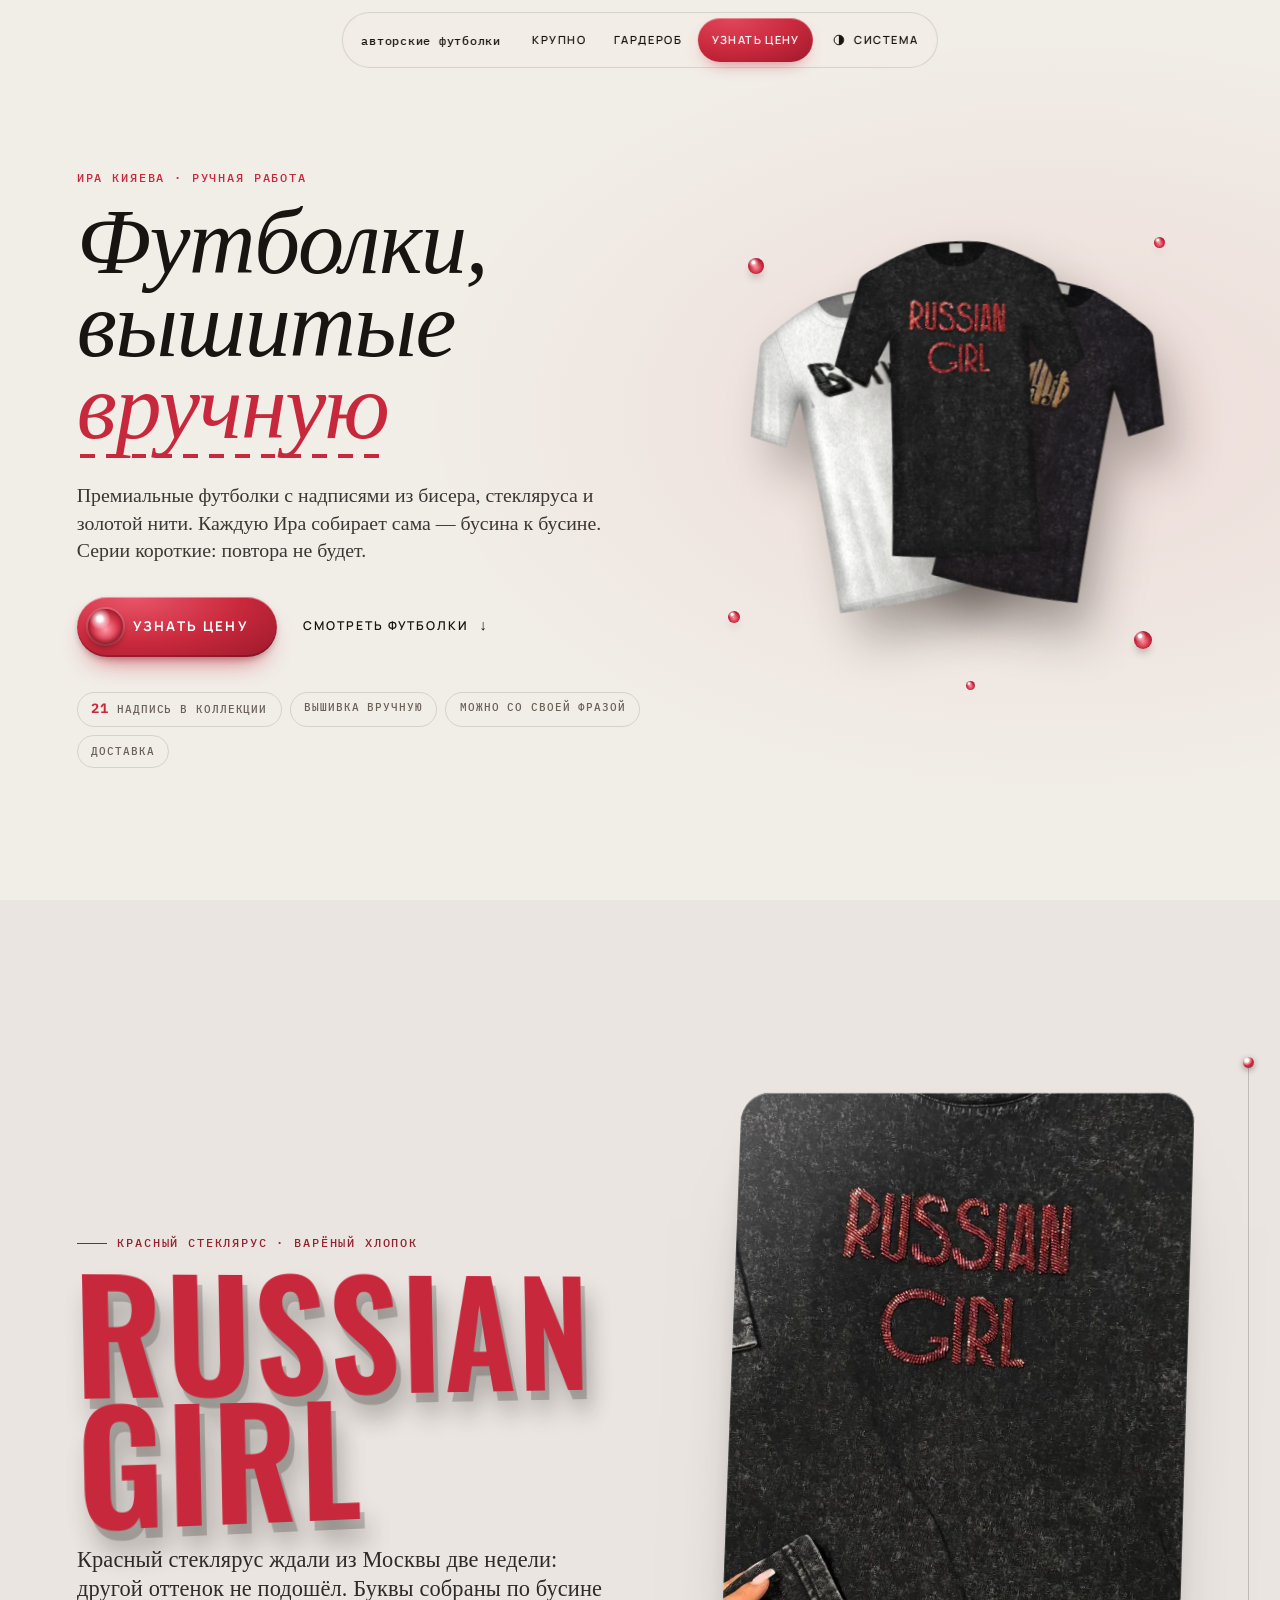
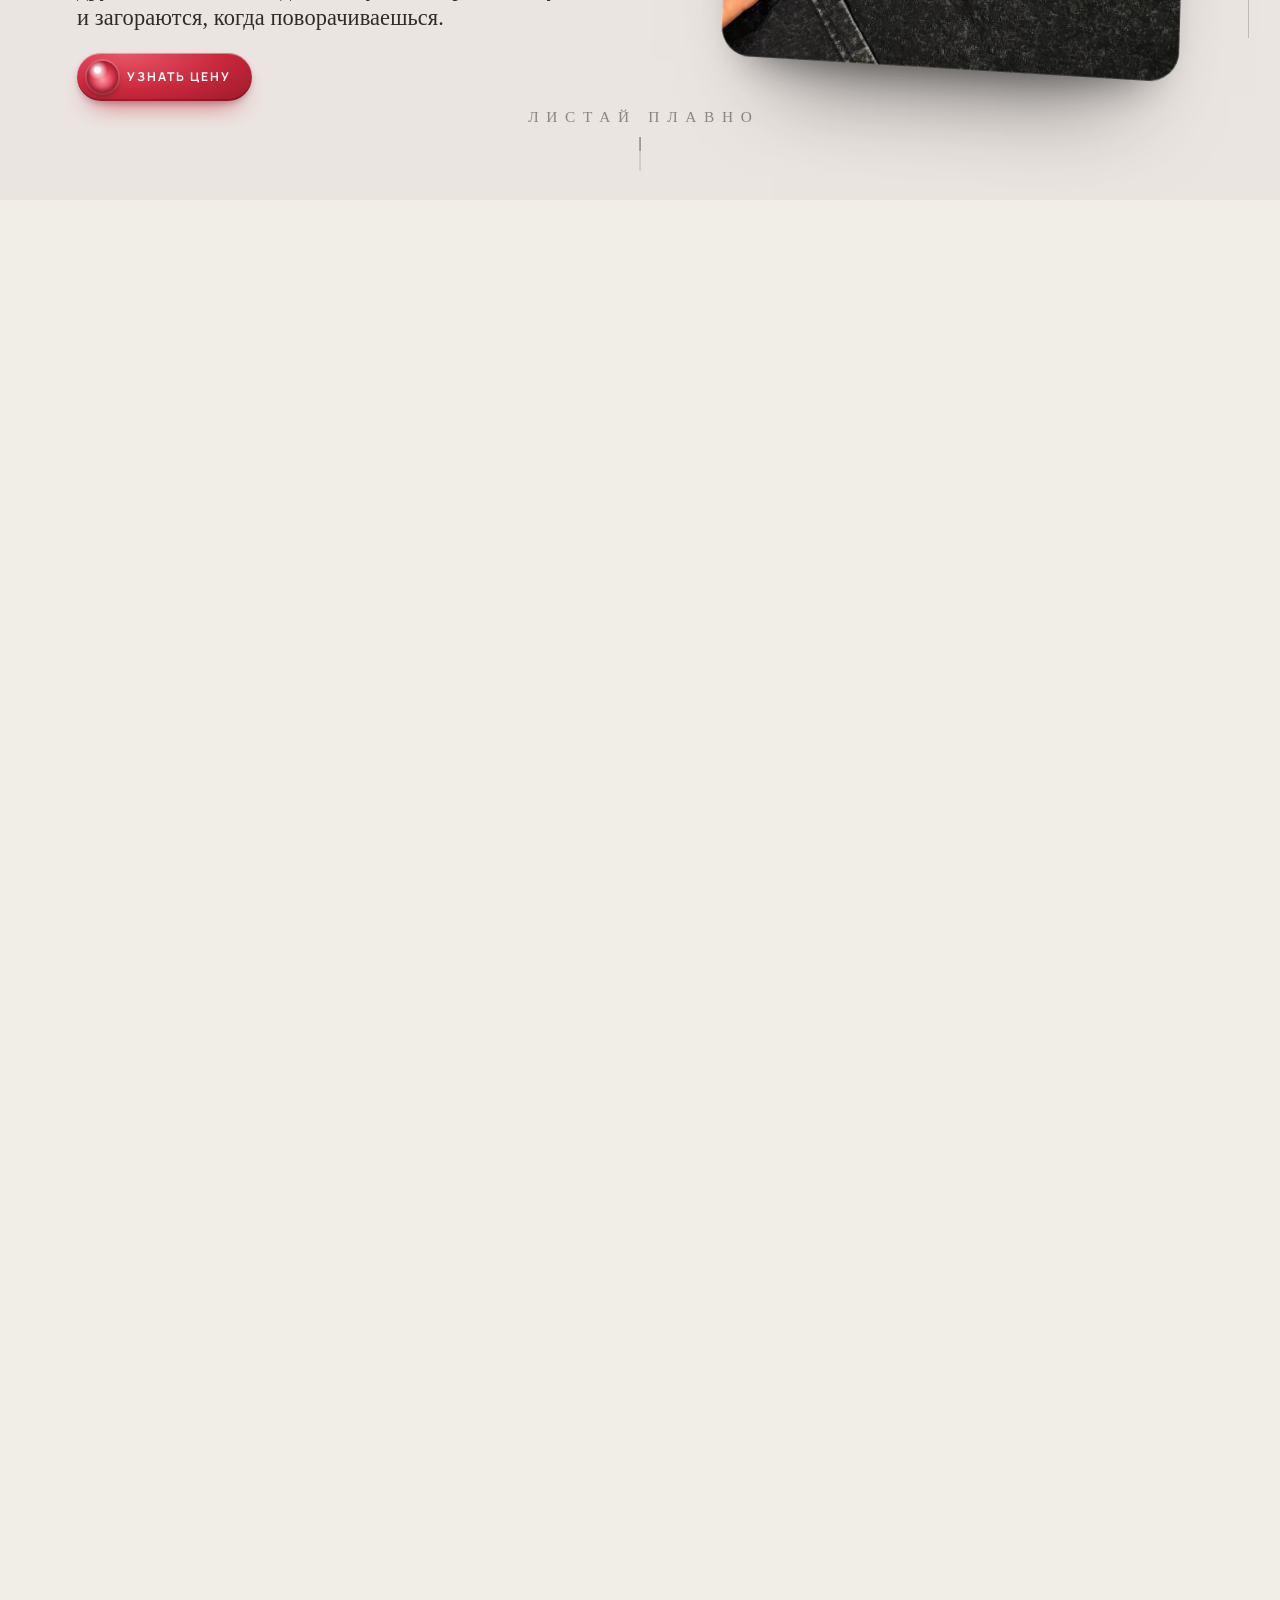
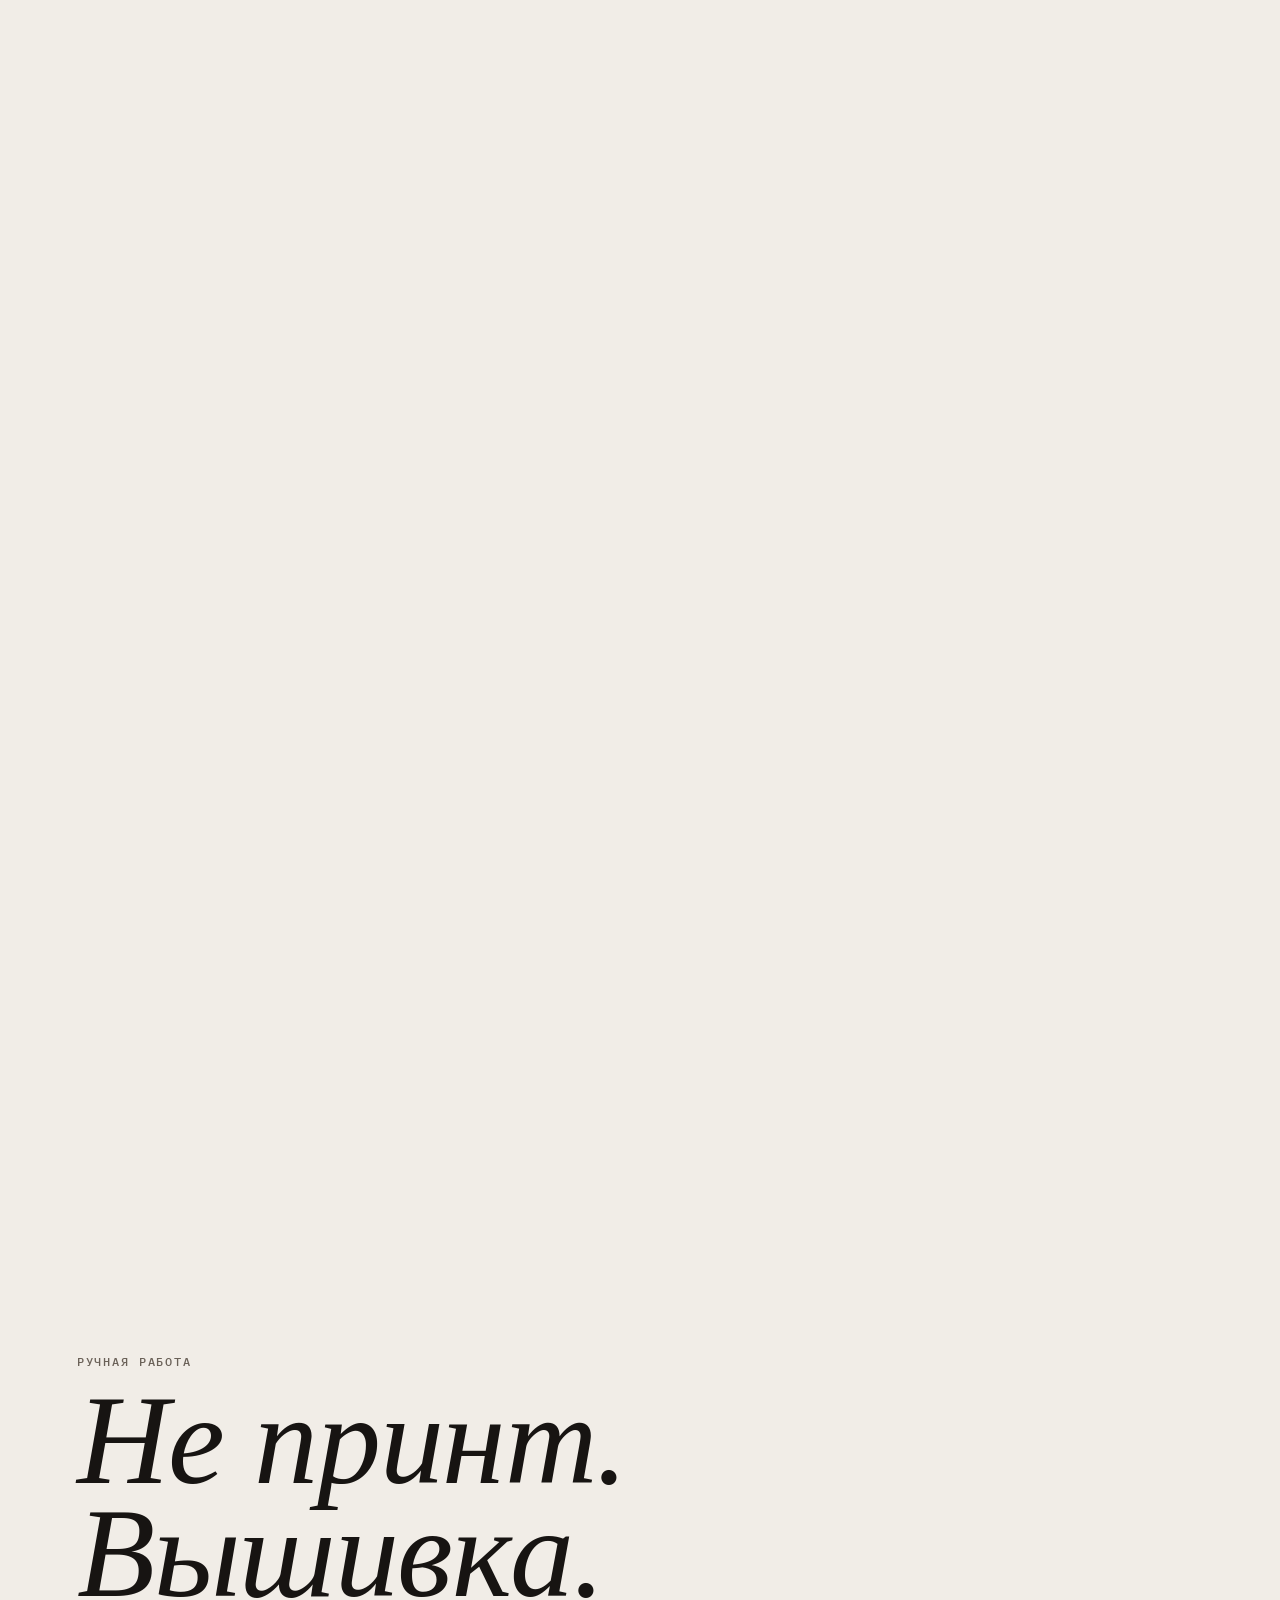
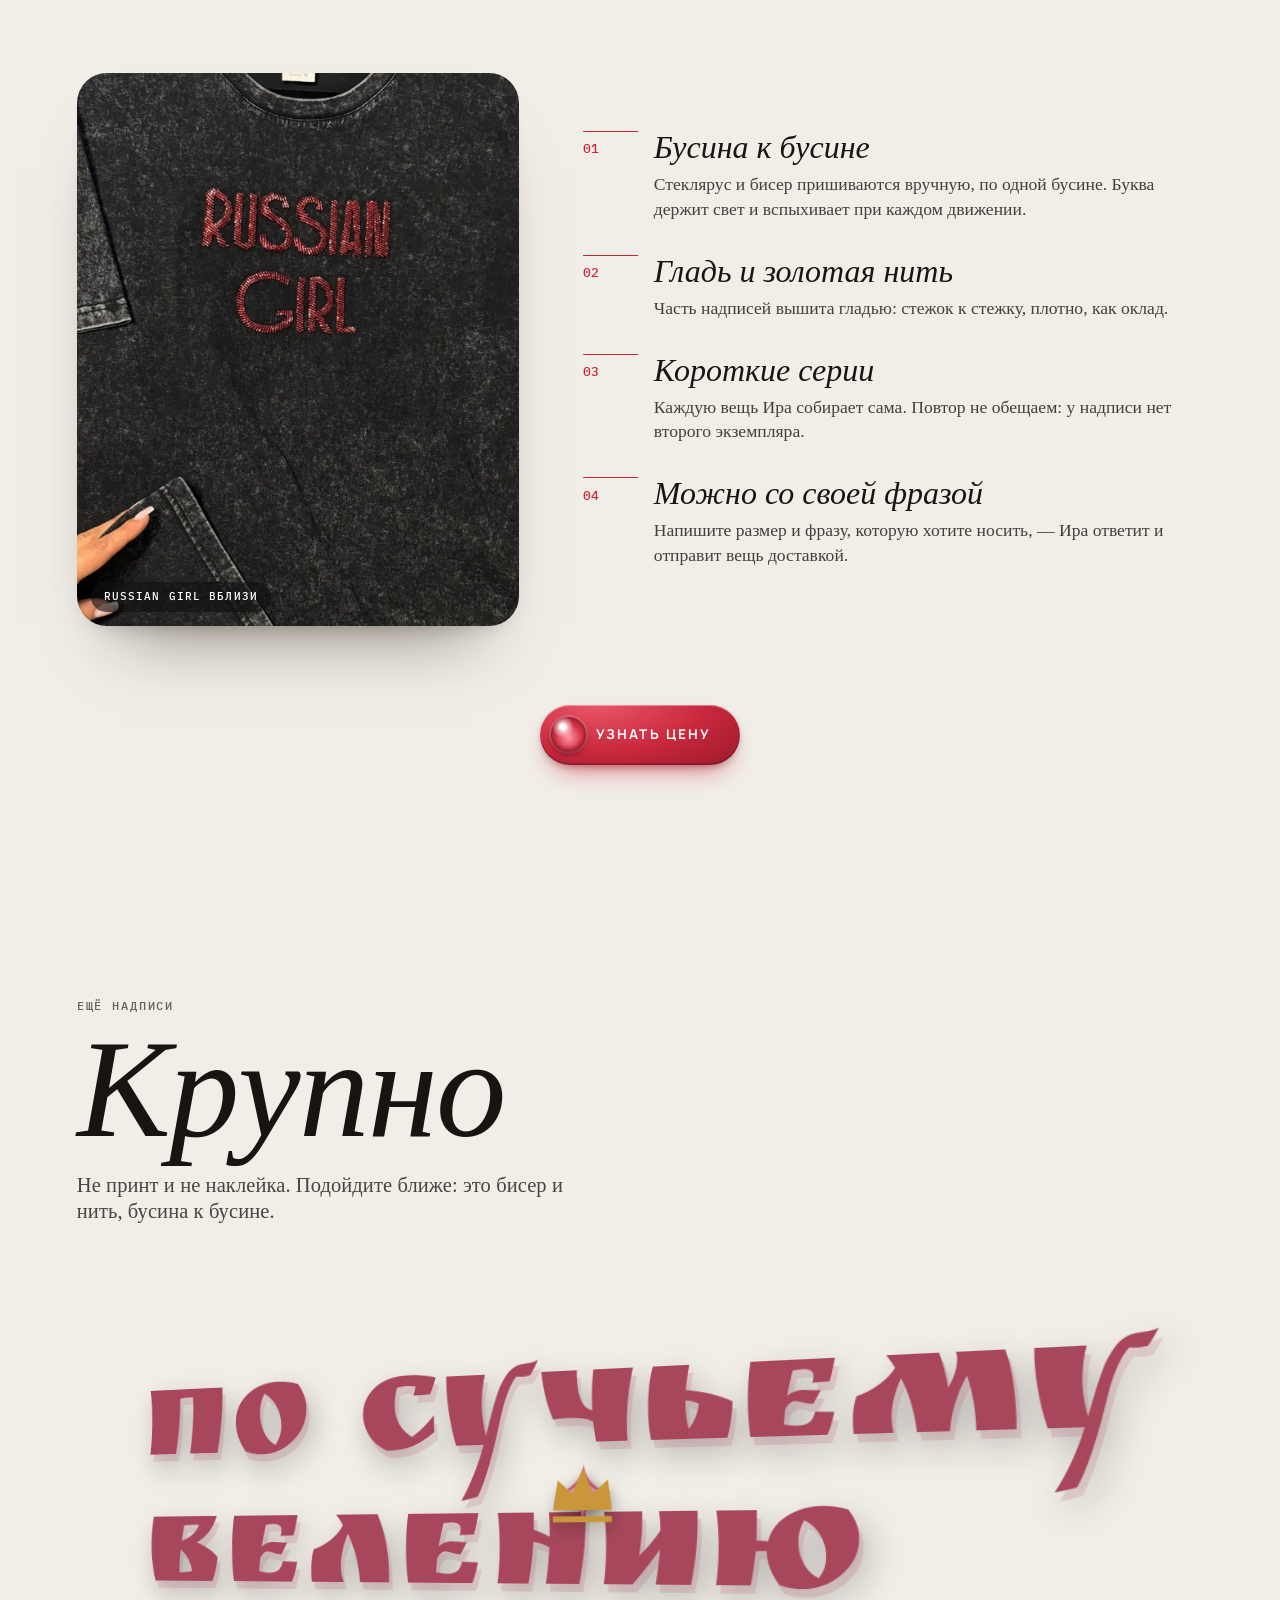
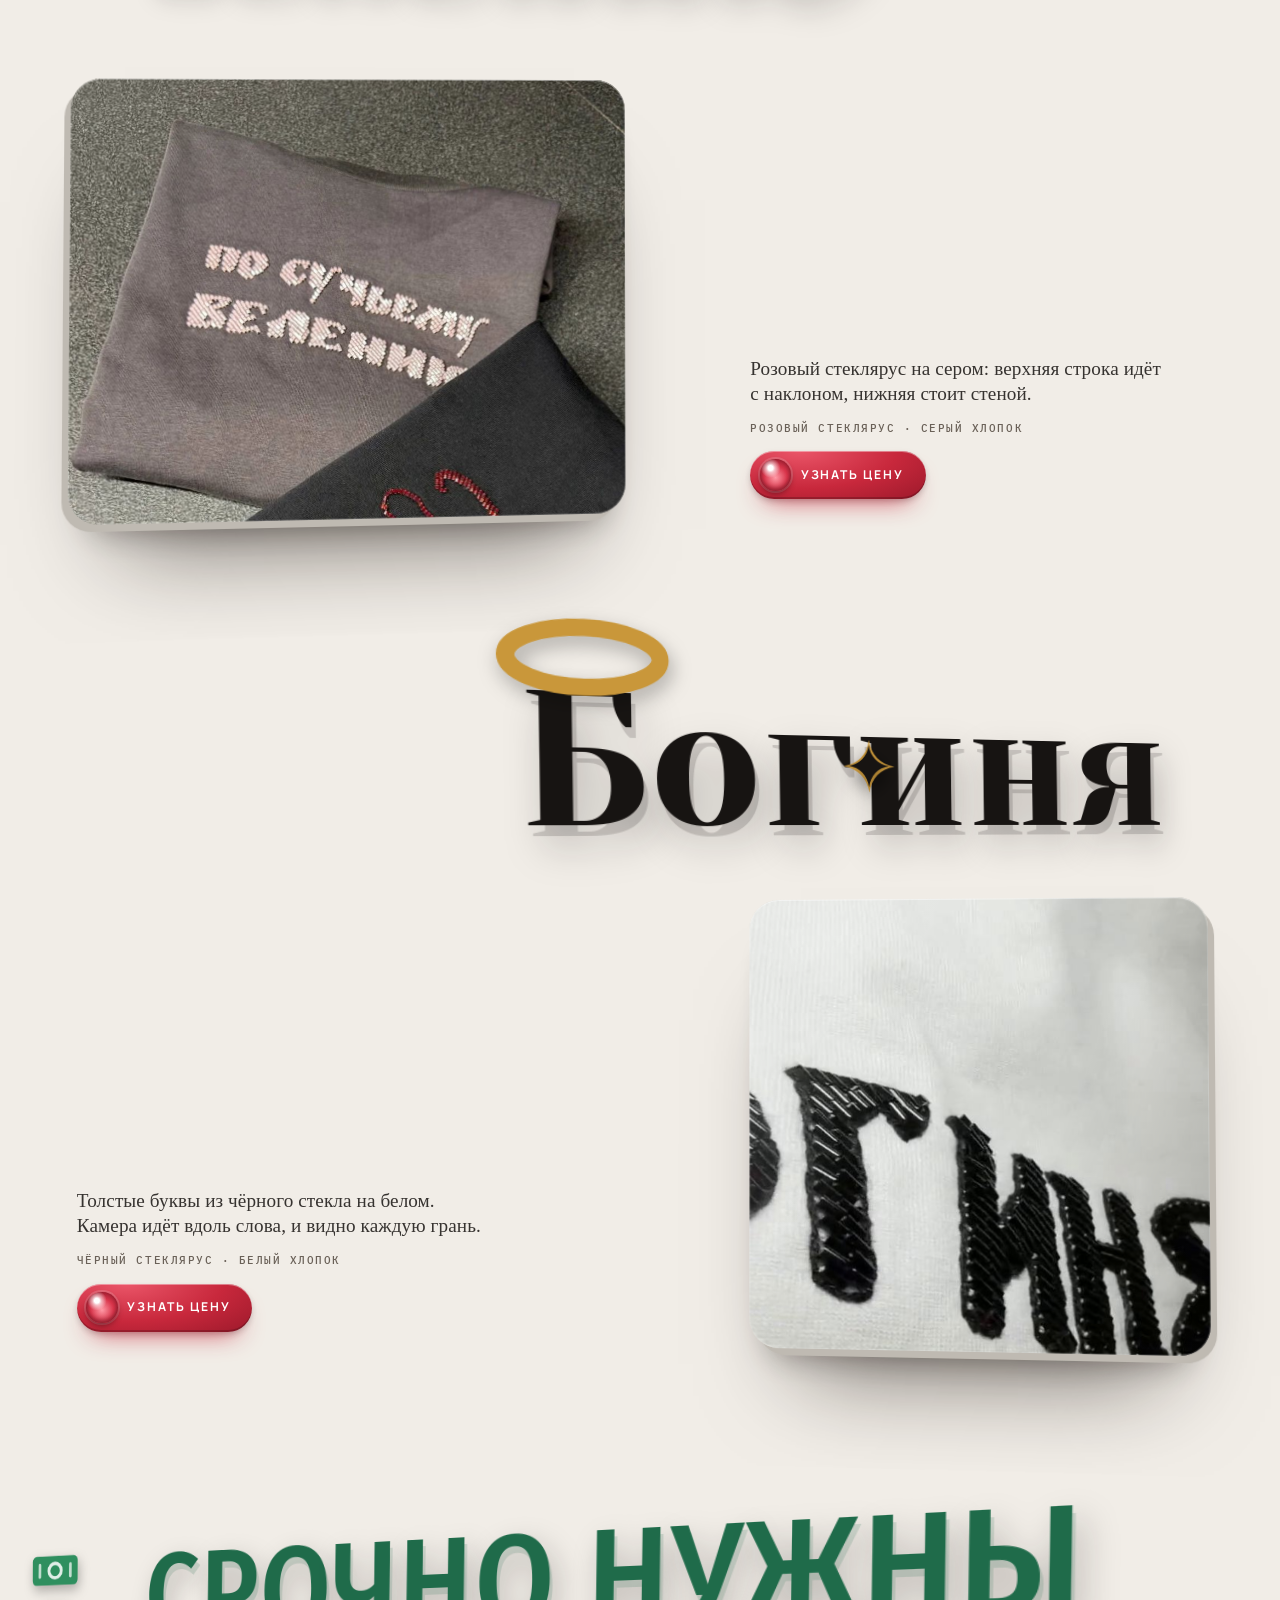
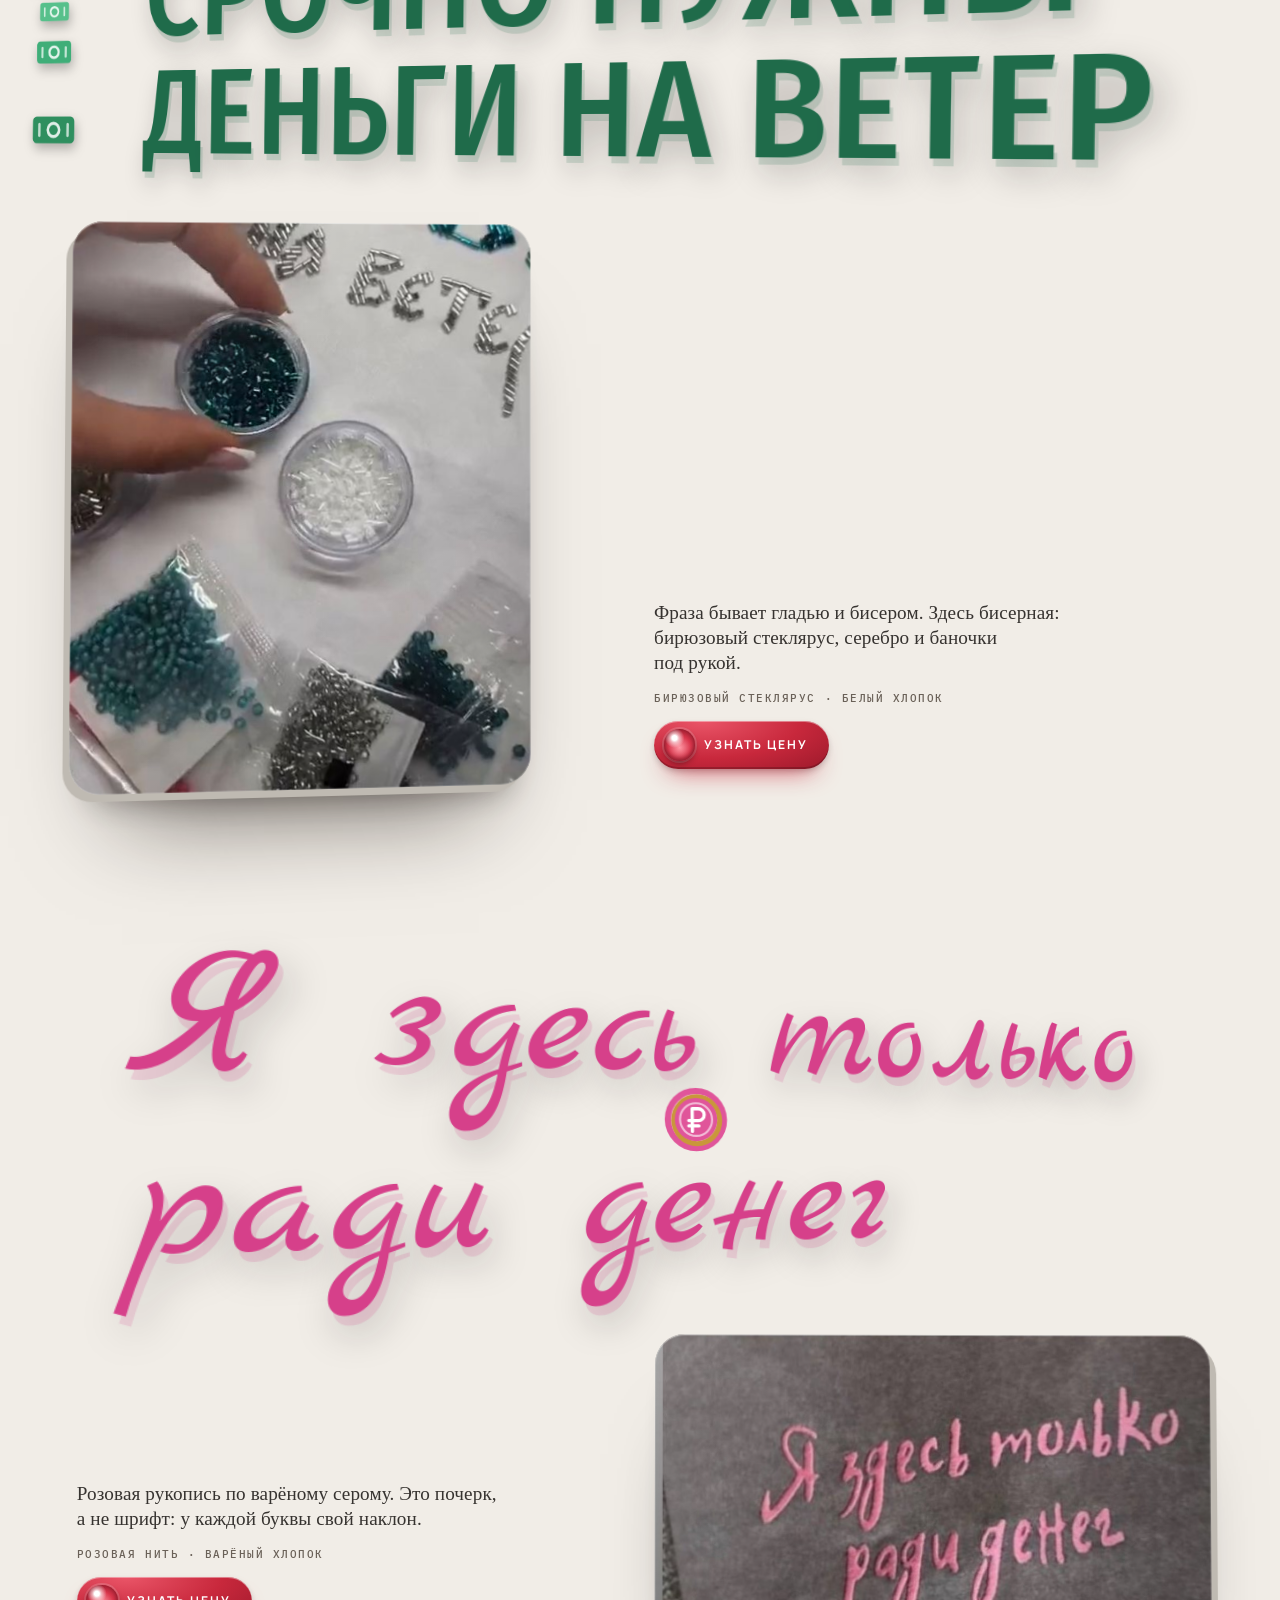
==== index.html @ 7cda29fc "Первый экран, «Узнать цену», «Русь» с футболки, петли в главах с моделью - Первый экран сразу говори" ====
<!doctype html>
<html lang="ru" data-theme="system">
<head>
<meta charset="utf-8">
<meta name="viewport" content="width=device-width, initial-scale=1, viewport-fit=cover">
<!-- Политика безопасности: всё только со своего адреса. Хеш — от скрипта темы ниже; проверяется перед выкладкой (.github/check.mjs) -->
<meta http-equiv="Content-Security-Policy" content="default-src 'none'; script-src 'self' 'sha256-LKWr2Q12IMmuD75WUvdXdLp9AEAAi0EOhf80T+XAp9E='; style-src 'self' 'unsafe-inline'; img-src 'self' data:; media-src 'self'; font-src 'self'; connect-src 'self'; manifest-src 'self'; base-uri 'none'; form-action 'none'; object-src 'none';">
<meta name="referrer" content="strict-origin-when-cross-origin">
<title>Авторские футболки — вышивка и бисер вручную</title>
<meta name="description" content="Футболки, вышитые вручную: стеклярус, бисер, гладь. RUSSIAN GIRL, МОРЕ, Верховная ведьма, MONEYпуляторша и другие надписи. Короткие серии, ручная работа.">
<meta name="theme-color" content="#ece7e2">
<link rel="canonical" href="https://jocehabuwa643-svg.github.io/avtorskie-futbolki/">
<meta property="og:type" content="website">
<meta property="og:locale" content="ru_RU">
<meta property="og:site_name" content="Авторские футболки">
<meta property="og:url" content="https://jocehabuwa643-svg.github.io/avtorskie-futbolki/">
<meta property="og:title" content="Авторские футболки — вышивка и бисер">
<meta property="og:description" content="Надпись собрана по бусине. Серия кончается вместе с ниткой.">
<meta property="og:image" content="https://jocehabuwa643-svg.github.io/avtorskie-futbolki/film/og.jpg">
<meta property="og:image:width" content="1200">
<meta property="og:image:height" content="630">
<meta property="og:image:alt" content="Футболка с надписью RUSSIAN GIRL красным стеклярусом">
<meta name="twitter:card" content="summary_large_image">
<link rel="icon" href="data:image/svg+xml,%3Csvg xmlns='http://www.w3.org/2000/svg' viewBox='0 0 32 32'%3E%3Ccircle cx='16' cy='16' r='7' fill='%23c8283c'/%3E%3Ccircle cx='13.5' cy='13.5' r='2' fill='%23fff' opacity='.55'/%3E%3C/svg%3E">
<link rel="apple-touch-icon" href="film/i-180.png">
<link rel="manifest" href="manifest.webmanifest">
<link rel="preload" as="font" type="font/woff2" crossorigin href="fonts/cormorantgaramond-i-cyrillic-4f12a1.woff2">
<link rel="preload" as="font" type="font/woff2" crossorigin href="fonts/oswald-39b466.woff2">
<link rel="preload" as="font" type="font/woff2" crossorigin href="fonts/manrope-cyrillic-d8fc94.woff2">
<link rel="preload" as="font" type="font/woff2" crossorigin href="fonts/cormorantgaramond-cyrillic-a062b9.woff2">
<link rel="stylesheet" href="styles.css?v=20261020a">
<script type="application/ld+json">{"@context": "https://schema.org", "@type": "Organization", "name": "Авторские футболки Иры Кияевой", "url": "https://jocehabuwa643-svg.github.io/avtorskie-futbolki/", "description": "Футболки с вышивкой и бисером ручной работы, короткие серии", "image": "https://jocehabuwa643-svg.github.io/avtorskie-futbolki/film/og.jpg", "founder": {"@type": "Person", "name": "Ира Кияева"}, "sameAs": ["https://www.instagram.com/kiyaeva_irina/", "https://vk.ru/i.kiaeva"]}</script>
<script>
(function(){var d=document.documentElement;try{var t=localStorage.getItem("kiyaeva-theme");d.setAttribute("data-theme",t==="light"||t==="dark"?t:"system");}catch(e){}
d.classList.add("js");if(window.matchMedia&&matchMedia("(prefers-reduced-motion: reduce)").matches)d.classList.add("rm");
setTimeout(function(){if(!window.kiyaevaReady)d.classList.remove("js");},7000);})();
</script>
</head>
<body>
<a class="skip" href="#rack">К гардеробу</a>

<header class="top" id="top">
  <a class="mark" href="#intro" aria-label="В начало">авторские футболки</a>
  <nav aria-label="Разделы">
    <a href="#close">Крупно</a>
    <a href="#rack">Гардероб</a>
    <button type="button" class="nav-price" data-price aria-label="Узнать цену"><span class="np-l">Узнать цену</span><span class="np-s">Цена</span></button>
  </nav>
  <button type="button" class="theme" id="theme" aria-label="Тема оформления: как в системе">
    <svg viewBox="0 0 24 24" aria-hidden="true"><circle cx="12" cy="12" r="7.2" fill="none" stroke="currentColor" stroke-width="1.5"/><path d="M12 4.8a7.2 7.2 0 0 1 0 14.4z" fill="currentColor"/></svg>
    <span>Система</span>
  </button>
</header>

<main>
<!-- Первый экран: что это, чьё, из чего и как узнать цену -->
<section class="intro" id="intro" aria-labelledby="intro-h">
  <div class="intro-copy">
    <p class="kicker intro-k">Ира Кияева · ручная работа</p>
    <h1 id="intro-h" class="intro-h"><span class="ih">Футболки,</span> <span class="ih">вышитые</span> <span class="ih ih-acc">вручную</span></h1>
    <p class="intro-lede">Премиальные футболки с надписями из бисера, стекляруса и золотой нити. Каждую Ира собирает сама — бусина к бусине. Серии короткие: повтора не будет.</p>
    <div class="intro-cta">
      <button type="button" class="price price-xl" data-price>Узнать цену</button>
      <a class="intro-more" href="#film">Смотреть футболки</a>
    </div>
    <ul class="intro-facts" aria-label="Коротко">
      <li><b>21</b> надпись в коллекции</li>
      <li>вышивка вручную</li>
      <li>можно со своей фразой</li>
      <li>доставка</li>
    </ul>
  </div>
  <div class="intro-art" aria-hidden="true">
    <img class="ia ia-1" src="film/w-bogw.webp" alt="" width="600" height="720" decoding="async">
    <img class="ia ia-3" src="film/w-dome.webp" alt="" width="600" height="720" decoding="async">
    <img class="ia ia-2" src="film/w-rg.webp" alt="" width="600" height="720" decoding="async" fetchpriority="high">
    <i class="bead b1"></i><i class="bead b2"></i><i class="bead b3"></i><i class="bead b4"></i><i class="bead b5"></i>
  </div>
</section>

<svg width="0" height="0" style="position:absolute" aria-hidden="true" focusable="false">
  <symbol id="bal" viewBox="0 0 40 64">
    <circle cx="21" cy="6" r="3.1" fill="none" stroke="currentColor" stroke-width="1.7"/>
    <path d="M21 9.5v12M21 13c4-2 8-6 10-11M21 14c-4 1-8 0-11-3" fill="none" stroke="currentColor" stroke-width="1.7" stroke-linecap="round"/>
    <path d="M6 30c3-7 9-9.5 15-9.5S33 23 36 30c-5 3-10 4-15 4S11 33 6 30z" fill="#c9a24a"/>
    <path d="M19 34l-1 27M23 34c2 6 5 9 9 11" fill="none" stroke="currentColor" stroke-width="1.7" stroke-linecap="round"/>
  </symbol>
</svg>

<!-- Фильм: одна липкая сцена, каждая глава — одна футболка, без повторов -->
<section class="film" id="film" aria-label="Футболки по одной">
  <div class="stage" id="stage">
    <div class="frames" id="frames" aria-hidden="true"></div>
    <div class="chapters" id="chapters">

      <article class="ch" id="rg" data-side="r" data-aspect=".8" data-tilt="-9,1.6,2" data-len="1.5" data-bg="#ebe5e1" data-bg-d="#1b1716" data-ink="#1a1614" data-ink-d="#f1e9e4" data-acc="#c8283c"
        data-shots='[{"img":"film/rg-macro.jpg","z":[1.5,1.04],"o":"50% 44%","w":0.45},{"v":"film/f-rg","d":3.35,"z":[1.08,1]}]'>
        <figure class="ch-media"><img src="film/rg-macro.jpg" alt="RUSSIAN GIRL красным стеклярусом на варёной футболке" loading="lazy" decoding="async"></figure>
        <p class="kicker">красный стеклярус · варёный хлопок</p>
        <h2 class="t t-rg" data-sparks="3" data-reveal="slam">RUSSIAN<br>GIRL</h2>
        <p class="deck">Красный стеклярус ждали из Москвы две недели: другой оттенок не подошёл. Буквы собраны по бусине и загораются, когда поворачиваешься.</p>
      </article>

      <article class="ch" id="lama" data-side="l" data-aspect="1" data-tilt="11,-2.2,2" data-len="1.25" data-bg="#f1f0ec" data-bg-d="#161616" data-ink="#111111" data-ink-d="#f2f0ea" data-acc="#111111"
        data-shots='[{"v":"film/b-lama","d":4.8,"z":[1.06,1],"pos":"50% 30%","loop":1}]'>
        <figure class="ch-media"><img src="film/b-lama.jpg" alt="Белая футболка NO PROBLLAMA с ламой в очках, под кожаной курткой" loading="lazy" decoding="async"></figure>
        <p class="kicker">чёрная нить · белый хлопок</p>
        <h2 class="t t-lama" data-reveal="stitch">NO PROBLLAMA</h2>
        <p class="deck">Лама нарисована одной чёрной строчкой, а очки-авиаторы собраны из бисера и переливаются на свету.</p>
      </article>

      <article class="ch" id="more" data-item="МОРЕ" data-side="r" data-aspect=".8" data-tilt="-13,2.4,3" data-len="1" data-bg="#e2e9ec" data-bg-d="#101a20" data-ink="#122029" data-ink-d="#e6f1f5" data-acc="#1f9fd0"
        data-shots='[{"v":"film/f-more","d":3.45,"z":[1.06,1]}]'>
        <figure class="ch-media"><img src="film/f-more.jpg" alt="Чёрная футболка МОРЕ с китами внутри букв" loading="lazy" decoding="async"></figure>
        <p class="kicker">гладь · голубая и песочная нить</p>
        <h2 class="t t-more" data-reveal="wave">МОРЕ<span class="sub">обнимет, закопает в пески…</span></h2>
        <p class="deck">Киты живут внутри букв: у каждого своя спина и свой хвост, вышитые гладью стежок к стежку.</p>
      </article>

      <article class="ch" id="dome" data-side="l" data-aspect="1" data-tilt="9,1.8,-2" data-len="1.25" data-bg="#15120e" data-bg-d="#15120e" data-ink="#f1e7d3" data-ink-d="#f1e7d3" data-acc="#c9a24a"
        data-shots='[{"v":"film/b-dome","d":5.6,"z":[1.04,1],"pos":"50% 40%","loop":1}]'>
        <figure class="ch-media"><img src="film/b-dome.jpg" alt="Варёная футболка: слово РУСЬ вязью в форме купола, вышито золотой нитью" loading="lazy" decoding="async"></figure>
        <p class="kicker">золотая нить · варёный хлопок</p>
        <h2 class="t t-dome" data-sparks="3" data-reveal="emblem" data-label="Русь"><svg class="emb" viewBox="-6 -6 286 311" aria-hidden="true" focusable="false"><defs><linearGradient id="rus-g" x1="0" y1="0" x2=".9" y2="1"><stop offset="0" stop-color="#f7e6ad"/><stop offset=".32" stop-color="#d9b15d"/><stop offset=".55" stop-color="#a5772b"/><stop offset=".78" stop-color="#ecd08a"/><stop offset="1" stop-color="#8c6425"/></linearGradient><pattern id="rus-st" width="4.2" height="4.2" patternUnits="userSpaceOnUse" patternTransform="rotate(-58)"><path d="M0 1.2H4.2" stroke="#5a3d14" stroke-opacity=".38" stroke-width="1"/></pattern><clipPath id="rus-c"><path fill-rule="evenodd" clip-rule="evenodd" d="M212.7 92.3 208.0 93.7 207.7 97.7 206.3 99.3 206.3 111.0 205.3 113.7 208.7 126.7 206.3 131.3 209.3 134.3 209.3 137.3 207.3 140.0 212.0 150.3 213.0 155.7 210.7 173.7 213.0 193.7 211.0 218.3 212.0 229.7 213.7 231.3 214.7 238.3 212.7 250.3 213.3 258.7 211.7 262.3 214.3 267.7 214.0 271.3 216.0 275.7 216.0 280.3 222.3 285.3 224.0 285.3 226.0 283.3 228.7 283.3 240.7 278.3 242.7 257.3 246.0 255.0 246.0 251.7 253.7 238.3 253.7 235.0 256.3 232.0 256.7 228.3 258.3 226.3 258.0 223.7 266.3 216.0 271.3 207.3 271.0 191.3 272.7 189.7 271.7 185.7 273.7 176.7 271.0 167.0 263.3 155.0 254.3 154.3 251.7 155.3 238.3 146.3 240.7 142.7 247.7 142.7 251.7 139.3 252.0 133.3 248.7 126.7 245.0 125.0 243.7 120.3 232.0 121.0 232.0 116.7 230.7 114.7 231.3 108.3 229.7 102.7Z M235.3 155.7 247.0 161.0 250.7 168.0 249.3 173.3 250.3 178.0 249.0 181.7 250.0 192.3 248.3 194.7 247.3 201.7 248.7 203.7 248.0 208.0 248.7 212.0 250.3 214.0 251.0 223.0 249.7 228.0 243.0 234.7 240.3 232.3 241.3 226.7 239.7 222.7 240.3 210.3 239.7 199.3 238.3 198.0 239.3 193.0 238.7 169.7 235.7 162.3Z M61.7 89.3 52.0 92.3 48.7 94.3 46.7 97.7 44.3 97.7 40.0 100.3 36.0 104.3 35.3 109.0 24.3 119.7 15.3 138.7 7.3 148.0 6.7 153.0 3.3 157.7 3.3 160.7 0.0 169.7 0.0 174.7 1.7 178.7 2.3 199.7 4.7 201.7 4.7 204.7 8.3 209.0 8.7 212.7 14.7 223.3 17.3 224.0 18.0 229.7 21.3 232.7 22.3 236.3 30.0 243.7 31.0 250.0 34.0 251.3 34.0 258.0 36.0 261.7 36.7 268.0 43.0 287.7 45.0 290.0 53.3 293.0 57.0 293.0 59.7 290.0 64.0 291.7 66.3 289.3 64.3 267.7 60.0 261.3 58.0 254.0 54.0 249.0 46.0 229.0 46.3 222.7 49.3 215.0 49.0 211.7 52.3 208.0 52.7 204.7 62.0 196.0 63.0 191.3 67.7 182.0 69.7 170.7 69.3 152.0 71.7 143.3 67.3 129.0 68.3 128.0 68.3 116.7 70.0 113.0 67.0 109.0 68.0 103.7 65.3 91.7 62.7 91.0Z M42.0 115.3 42.7 124.0 44.0 126.0 43.3 152.7 44.3 172.3 42.3 175.3 42.3 181.0 41.0 182.7 42.3 187.0 40.0 190.0 42.3 203.7 41.0 205.0 39.3 214.0 36.7 214.7 35.3 213.3 35.0 209.0 32.7 206.0 32.0 200.7 29.3 199.3 30.0 190.0 28.3 188.0 28.3 181.0 25.7 168.7 28.3 165.3 29.7 145.0 31.0 142.0 30.3 137.3 28.7 135.7 29.3 129.7 40.0 116.3Z M125.7 37.7 125.3 39.7 121.3 42.0 121.3 44.0 117.7 46.7 115.7 51.7 108.0 57.3 108.0 60.3 106.3 63.3 106.0 67.7 108.0 70.3 108.0 73.7 106.3 74.7 107.0 82.7 108.7 85.3 106.7 86.3 105.3 90.3 108.0 114.7 106.3 116.0 106.7 131.7 105.7 132.7 106.3 163.7 107.7 166.0 106.7 170.0 108.3 171.7 106.3 175.7 106.0 187.3 108.0 192.3 106.0 193.7 98.3 193.3 95.7 191.7 95.7 177.7 96.7 176.3 95.7 172.0 97.3 166.7 96.0 165.7 96.3 162.3 93.7 153.0 93.7 145.3 95.0 138.7 94.7 121.7 97.0 107.3 93.7 88.7 94.7 81.0 92.7 79.0 92.0 73.7 89.7 72.7 82.3 74.3 77.0 79.7 78.0 86.0 76.7 87.0 77.3 96.0 75.3 106.3 76.3 110.3 75.0 117.3 76.0 126.7 73.7 143.3 74.7 146.0 74.0 164.7 76.0 168.0 76.3 171.7 78.0 173.3 77.7 193.0 80.7 204.3 88.3 205.0 91.3 203.0 101.3 205.0 104.3 204.3 112.7 212.7 109.3 221.3 110.3 223.7 110.0 233.0 111.3 236.0 109.3 238.3 109.0 244.7 111.3 255.0 110.3 259.3 111.7 261.7 112.7 274.3 114.0 276.0 111.0 281.7 107.0 279.7 105.3 282.3 102.7 281.0 101.3 276.3 101.7 271.3 99.7 267.7 99.3 260.7 102.3 241.0 102.0 231.3 100.0 226.3 101.0 222.0 98.7 220.7 96.7 217.3 93.0 217.3 91.3 216.0 88.3 216.0 79.3 219.3 77.3 222.3 77.0 225.7 75.0 226.7 76.0 230.0 75.3 233.0 80.7 240.7 88.3 242.0 92.0 245.3 86.7 252.0 82.3 254.7 82.0 258.7 77.7 265.0 78.3 268.0 76.3 273.7 75.7 286.3 76.7 297.3 78.3 298.0 85.7 296.7 96.0 298.7 104.7 298.7 113.7 297.3 115.3 295.3 118.3 295.3 120.0 293.3 134.7 295.0 141.7 292.3 142.7 281.3 141.7 278.0 142.3 271.0 141.0 268.0 144.0 264.0 144.0 255.7 142.0 252.7 142.0 243.0 144.3 237.0 144.3 228.3 143.0 226.7 143.3 221.3 142.3 220.0 143.0 217.3 148.0 219.7 146.3 226.3 147.3 230.0 146.3 236.7 149.0 239.3 149.7 243.3 154.0 243.7 155.7 241.0 158.0 241.3 159.3 239.0 167.0 237.0 169.7 233.0 177.3 230.7 183.3 233.3 189.7 239.0 191.7 245.0 196.7 248.7 194.3 253.3 194.7 256.3 193.0 259.0 191.7 269.7 186.0 275.7 177.3 279.0 176.3 281.3 170.0 280.0 168.3 274.7 169.3 271.7 172.0 271.7 173.0 268.7 176.0 267.3 177.0 259.0 174.0 252.0 171.0 250.3 162.7 250.0 162.0 252.7 159.3 253.7 159.7 256.7 158.0 258.7 159.7 266.3 158.3 270.0 160.3 273.7 158.7 275.3 164.0 279.0 165.7 284.0 175.7 285.7 176.7 287.3 178.3 287.3 180.3 286.0 185.3 285.7 190.3 282.0 193.3 281.7 198.3 275.3 198.3 271.0 200.0 269.3 200.7 261.0 203.0 254.7 204.3 239.3 202.7 237.3 204.0 232.7 202.3 211.0 203.7 202.0 201.3 194.0 202.3 186.7 200.3 182.0 197.3 180.0 196.7 175.0 189.7 170.3 189.7 168.7 193.3 165.0 199.7 165.3 204.3 160.7 204.3 153.7 202.0 151.3 202.3 147.0 200.3 145.7 192.3 145.0 182.0 150.7 182.0 160.7 183.7 162.7 182.0 167.3 182.3 184.0 184.0 185.7 183.0 191.3 183.3 200.0 182.0 201.7 183.7 206.3 182.0 208.0 181.7 211.7 184.3 218.7 182.0 221.7 177.7 220.7 176.3 223.0 175.0 223.0 173.0 221.3 174.3 218.3 174.0 199.7 172.7 198.0 173.3 179.7 172.3 178.3 172.7 161.0 171.3 158.7 172.3 149.3 169.7 134.3 170.0 128.0 168.7 122.7 169.3 112.7 168.0 110.7 167.0 102.0 167.7 96.7 166.7 95.3 167.0 91.3 165.7 90.0 166.3 84.3 168.7 80.0 167.3 74.3 170.0 73.0 176.7 77.7 176.0 82.0 178.3 90.3 178.0 116.0 180.0 118.7 178.7 123.7 180.7 125.7 180.3 129.0 182.7 132.7 192.3 133.3 196.7 130.3 196.3 116.0 194.3 113.3 188.7 114.0 188.0 112.0 193.3 107.0 194.7 99.7 196.0 98.3 199.0 98.7 202.3 95.0 201.3 92.0 202.0 86.3 183.0 74.3 177.3 69.3 159.3 60.7 145.0 49.3 140.3 49.0 138.7 51.0 138.0 54.0 139.0 58.0 137.7 61.3 142.3 67.0 141.0 73.7 142.7 75.3 141.7 79.0 143.0 80.3 141.7 84.0 143.7 138.0 143.3 142.0 141.3 142.7 140.7 144.7 141.3 147.0 144.0 147.7 144.0 158.3 142.3 159.7 144.0 171.3 142.7 174.0 146.0 180.3 146.0 184.0 144.3 187.7 146.7 189.0 146.7 199.0 145.0 202.7 145.7 207.3 144.0 208.7 145.3 214.0 142.7 216.3 141.7 209.7 140.0 207.0 140.3 195.0 138.3 189.7 139.7 183.0 136.3 172.0 136.7 164.3 134.7 155.0 136.7 150.0 136.7 142.7 134.7 140.0 133.7 133.7 135.3 128.7 135.0 116.7 133.0 112.3 133.7 106.7 132.3 103.7 133.0 87.7 132.0 86.7 131.7 80.3 132.7 78.7 130.0 75.7 130.3 72.0 128.3 69.7 129.3 63.7 128.0 57.7 129.0 54.0 127.3 52.3 128.3 47.3 127.0 44.3 128.7 39.0Z M137.0 1.0 128.0 0.0 122.3 2.0 120.3 4.0 118.3 15.0 121.0 21.3 124.3 24.7 122.7 27.0 124.0 31.3 130.3 29.3 130.0 24.3 128.3 22.0 134.3 19.0 140.0 13.7 139.7 7.3Z"/></clipPath></defs><g class="emb-fill"><path class="emb-a" fill="url(#rus-g)" fill-rule="evenodd" d="M212.7 92.3 208.0 93.7 207.7 97.7 206.3 99.3 206.3 111.0 205.3 113.7 208.7 126.7 206.3 131.3 209.3 134.3 209.3 137.3 207.3 140.0 212.0 150.3 213.0 155.7 210.7 173.7 213.0 193.7 211.0 218.3 212.0 229.7 213.7 231.3 214.7 238.3 212.7 250.3 213.3 258.7 211.7 262.3 214.3 267.7 214.0 271.3 216.0 275.7 216.0 280.3 222.3 285.3 224.0 285.3 226.0 283.3 228.7 283.3 240.7 278.3 242.7 257.3 246.0 255.0 246.0 251.7 253.7 238.3 253.7 235.0 256.3 232.0 256.7 228.3 258.3 226.3 258.0 223.7 266.3 216.0 271.3 207.3 271.0 191.3 272.7 189.7 271.7 185.7 273.7 176.7 271.0 167.0 263.3 155.0 254.3 154.3 251.7 155.3 238.3 146.3 240.7 142.7 247.7 142.7 251.7 139.3 252.0 133.3 248.7 126.7 245.0 125.0 243.7 120.3 232.0 121.0 232.0 116.7 230.7 114.7 231.3 108.3 229.7 102.7Z M235.3 155.7 247.0 161.0 250.7 168.0 249.3 173.3 250.3 178.0 249.0 181.7 250.0 192.3 248.3 194.7 247.3 201.7 248.7 203.7 248.0 208.0 248.7 212.0 250.3 214.0 251.0 223.0 249.7 228.0 243.0 234.7 240.3 232.3 241.3 226.7 239.7 222.7 240.3 210.3 239.7 199.3 238.3 198.0 239.3 193.0 238.7 169.7 235.7 162.3Z M61.7 89.3 52.0 92.3 48.7 94.3 46.7 97.7 44.3 97.7 40.0 100.3 36.0 104.3 35.3 109.0 24.3 119.7 15.3 138.7 7.3 148.0 6.7 153.0 3.3 157.7 3.3 160.7 0.0 169.7 0.0 174.7 1.7 178.7 2.3 199.7 4.7 201.7 4.7 204.7 8.3 209.0 8.7 212.7 14.7 223.3 17.3 224.0 18.0 229.7 21.3 232.7 22.3 236.3 30.0 243.7 31.0 250.0 34.0 251.3 34.0 258.0 36.0 261.7 36.7 268.0 43.0 287.7 45.0 290.0 53.3 293.0 57.0 293.0 59.7 290.0 64.0 291.7 66.3 289.3 64.3 267.7 60.0 261.3 58.0 254.0 54.0 249.0 46.0 229.0 46.3 222.7 49.3 215.0 49.0 211.7 52.3 208.0 52.7 204.7 62.0 196.0 63.0 191.3 67.7 182.0 69.7 170.7 69.3 152.0 71.7 143.3 67.3 129.0 68.3 128.0 68.3 116.7 70.0 113.0 67.0 109.0 68.0 103.7 65.3 91.7 62.7 91.0Z M42.0 115.3 42.7 124.0 44.0 126.0 43.3 152.7 44.3 172.3 42.3 175.3 42.3 181.0 41.0 182.7 42.3 187.0 40.0 190.0 42.3 203.7 41.0 205.0 39.3 214.0 36.7 214.7 35.3 213.3 35.0 209.0 32.7 206.0 32.0 200.7 29.3 199.3 30.0 190.0 28.3 188.0 28.3 181.0 25.7 168.7 28.3 165.3 29.7 145.0 31.0 142.0 30.3 137.3 28.7 135.7 29.3 129.7 40.0 116.3Z M125.7 37.7 125.3 39.7 121.3 42.0 121.3 44.0 117.7 46.7 115.7 51.7 108.0 57.3 108.0 60.3 106.3 63.3 106.0 67.7 108.0 70.3 108.0 73.7 106.3 74.7 107.0 82.7 108.7 85.3 106.7 86.3 105.3 90.3 108.0 114.7 106.3 116.0 106.7 131.7 105.7 132.7 106.3 163.7 107.7 166.0 106.7 170.0 108.3 171.7 106.3 175.7 106.0 187.3 108.0 192.3 106.0 193.7 98.3 193.3 95.7 191.7 95.7 177.7 96.7 176.3 95.7 172.0 97.3 166.7 96.0 165.7 96.3 162.3 93.7 153.0 93.7 145.3 95.0 138.7 94.7 121.7 97.0 107.3 93.7 88.7 94.7 81.0 92.7 79.0 92.0 73.7 89.7 72.7 82.3 74.3 77.0 79.7 78.0 86.0 76.7 87.0 77.3 96.0 75.3 106.3 76.3 110.3 75.0 117.3 76.0 126.7 73.7 143.3 74.7 146.0 74.0 164.7 76.0 168.0 76.3 171.7 78.0 173.3 77.7 193.0 80.7 204.3 88.3 205.0 91.3 203.0 101.3 205.0 104.3 204.3 112.7 212.7 109.3 221.3 110.3 223.7 110.0 233.0 111.3 236.0 109.3 238.3 109.0 244.7 111.3 255.0 110.3 259.3 111.7 261.7 112.7 274.3 114.0 276.0 111.0 281.7 107.0 279.7 105.3 282.3 102.7 281.0 101.3 276.3 101.7 271.3 99.7 267.7 99.3 260.7 102.3 241.0 102.0 231.3 100.0 226.3 101.0 222.0 98.7 220.7 96.7 217.3 93.0 217.3 91.3 216.0 88.3 216.0 79.3 219.3 77.3 222.3 77.0 225.7 75.0 226.7 76.0 230.0 75.3 233.0 80.7 240.7 88.3 242.0 92.0 245.3 86.7 252.0 82.3 254.7 82.0 258.7 77.7 265.0 78.3 268.0 76.3 273.7 75.7 286.3 76.7 297.3 78.3 298.0 85.7 296.7 96.0 298.7 104.7 298.7 113.7 297.3 115.3 295.3 118.3 295.3 120.0 293.3 134.7 295.0 141.7 292.3 142.7 281.3 141.7 278.0 142.3 271.0 141.0 268.0 144.0 264.0 144.0 255.7 142.0 252.7 142.0 243.0 144.3 237.0 144.3 228.3 143.0 226.7 143.3 221.3 142.3 220.0 143.0 217.3 148.0 219.7 146.3 226.3 147.3 230.0 146.3 236.7 149.0 239.3 149.7 243.3 154.0 243.7 155.7 241.0 158.0 241.3 159.3 239.0 167.0 237.0 169.7 233.0 177.3 230.7 183.3 233.3 189.7 239.0 191.7 245.0 196.7 248.7 194.3 253.3 194.7 256.3 193.0 259.0 191.7 269.7 186.0 275.7 177.3 279.0 176.3 281.3 170.0 280.0 168.3 274.7 169.3 271.7 172.0 271.7 173.0 268.7 176.0 267.3 177.0 259.0 174.0 252.0 171.0 250.3 162.7 250.0 162.0 252.7 159.3 253.7 159.7 256.7 158.0 258.7 159.7 266.3 158.3 270.0 160.3 273.7 158.7 275.3 164.0 279.0 165.7 284.0 175.7 285.7 176.7 287.3 178.3 287.3 180.3 286.0 185.3 285.7 190.3 282.0 193.3 281.7 198.3 275.3 198.3 271.0 200.0 269.3 200.7 261.0 203.0 254.7 204.3 239.3 202.7 237.3 204.0 232.7 202.3 211.0 203.7 202.0 201.3 194.0 202.3 186.7 200.3 182.0 197.3 180.0 196.7 175.0 189.7 170.3 189.7 168.7 193.3 165.0 199.7 165.3 204.3 160.7 204.3 153.7 202.0 151.3 202.3 147.0 200.3 145.7 192.3 145.0 182.0 150.7 182.0 160.7 183.7 162.7 182.0 167.3 182.3 184.0 184.0 185.7 183.0 191.3 183.3 200.0 182.0 201.7 183.7 206.3 182.0 208.0 181.7 211.7 184.3 218.7 182.0 221.7 177.7 220.7 176.3 223.0 175.0 223.0 173.0 221.3 174.3 218.3 174.0 199.7 172.7 198.0 173.3 179.7 172.3 178.3 172.7 161.0 171.3 158.7 172.3 149.3 169.7 134.3 170.0 128.0 168.7 122.7 169.3 112.7 168.0 110.7 167.0 102.0 167.7 96.7 166.7 95.3 167.0 91.3 165.7 90.0 166.3 84.3 168.7 80.0 167.3 74.3 170.0 73.0 176.7 77.7 176.0 82.0 178.3 90.3 178.0 116.0 180.0 118.7 178.7 123.7 180.7 125.7 180.3 129.0 182.7 132.7 192.3 133.3 196.7 130.3 196.3 116.0 194.3 113.3 188.7 114.0 188.0 112.0 193.3 107.0 194.7 99.7 196.0 98.3 199.0 98.7 202.3 95.0 201.3 92.0 202.0 86.3 183.0 74.3 177.3 69.3 159.3 60.7 145.0 49.3 140.3 49.0 138.7 51.0 138.0 54.0 139.0 58.0 137.7 61.3 142.3 67.0 141.0 73.7 142.7 75.3 141.7 79.0 143.0 80.3 141.7 84.0 143.7 138.0 143.3 142.0 141.3 142.7 140.7 144.7 141.3 147.0 144.0 147.7 144.0 158.3 142.3 159.7 144.0 171.3 142.7 174.0 146.0 180.3 146.0 184.0 144.3 187.7 146.7 189.0 146.7 199.0 145.0 202.7 145.7 207.3 144.0 208.7 145.3 214.0 142.7 216.3 141.7 209.7 140.0 207.0 140.3 195.0 138.3 189.7 139.7 183.0 136.3 172.0 136.7 164.3 134.7 155.0 136.7 150.0 136.7 142.7 134.7 140.0 133.7 133.7 135.3 128.7 135.0 116.7 133.0 112.3 133.7 106.7 132.3 103.7 133.0 87.7 132.0 86.7 131.7 80.3 132.7 78.7 130.0 75.7 130.3 72.0 128.3 69.7 129.3 63.7 128.0 57.7 129.0 54.0 127.3 52.3 128.3 47.3 127.0 44.3 128.7 39.0Z M137.0 1.0 128.0 0.0 122.3 2.0 120.3 4.0 118.3 15.0 121.0 21.3 124.3 24.7 122.7 27.0 124.0 31.3 130.3 29.3 130.0 24.3 128.3 22.0 134.3 19.0 140.0 13.7 139.7 7.3Z"/><path class="emb-b" fill="url(#rus-st)" fill-rule="evenodd" d="M212.7 92.3 208.0 93.7 207.7 97.7 206.3 99.3 206.3 111.0 205.3 113.7 208.7 126.7 206.3 131.3 209.3 134.3 209.3 137.3 207.3 140.0 212.0 150.3 213.0 155.7 210.7 173.7 213.0 193.7 211.0 218.3 212.0 229.7 213.7 231.3 214.7 238.3 212.7 250.3 213.3 258.7 211.7 262.3 214.3 267.7 214.0 271.3 216.0 275.7 216.0 280.3 222.3 285.3 224.0 285.3 226.0 283.3 228.7 283.3 240.7 278.3 242.7 257.3 246.0 255.0 246.0 251.7 253.7 238.3 253.7 235.0 256.3 232.0 256.7 228.3 258.3 226.3 258.0 223.7 266.3 216.0 271.3 207.3 271.0 191.3 272.7 189.7 271.7 185.7 273.7 176.7 271.0 167.0 263.3 155.0 254.3 154.3 251.7 155.3 238.3 146.3 240.7 142.7 247.7 142.7 251.7 139.3 252.0 133.3 248.7 126.7 245.0 125.0 243.7 120.3 232.0 121.0 232.0 116.7 230.7 114.7 231.3 108.3 229.7 102.7Z M235.3 155.7 247.0 161.0 250.7 168.0 249.3 173.3 250.3 178.0 249.0 181.7 250.0 192.3 248.3 194.7 247.3 201.7 248.7 203.7 248.0 208.0 248.7 212.0 250.3 214.0 251.0 223.0 249.7 228.0 243.0 234.7 240.3 232.3 241.3 226.7 239.7 222.7 240.3 210.3 239.7 199.3 238.3 198.0 239.3 193.0 238.7 169.7 235.7 162.3Z M61.7 89.3 52.0 92.3 48.7 94.3 46.7 97.7 44.3 97.7 40.0 100.3 36.0 104.3 35.3 109.0 24.3 119.7 15.3 138.7 7.3 148.0 6.7 153.0 3.3 157.7 3.3 160.7 0.0 169.7 0.0 174.7 1.7 178.7 2.3 199.7 4.7 201.7 4.7 204.7 8.3 209.0 8.7 212.7 14.7 223.3 17.3 224.0 18.0 229.7 21.3 232.7 22.3 236.3 30.0 243.7 31.0 250.0 34.0 251.3 34.0 258.0 36.0 261.7 36.7 268.0 43.0 287.7 45.0 290.0 53.3 293.0 57.0 293.0 59.7 290.0 64.0 291.7 66.3 289.3 64.3 267.7 60.0 261.3 58.0 254.0 54.0 249.0 46.0 229.0 46.3 222.7 49.3 215.0 49.0 211.7 52.3 208.0 52.7 204.7 62.0 196.0 63.0 191.3 67.7 182.0 69.7 170.7 69.3 152.0 71.7 143.3 67.3 129.0 68.3 128.0 68.3 116.7 70.0 113.0 67.0 109.0 68.0 103.7 65.3 91.7 62.7 91.0Z M42.0 115.3 42.7 124.0 44.0 126.0 43.3 152.7 44.3 172.3 42.3 175.3 42.3 181.0 41.0 182.7 42.3 187.0 40.0 190.0 42.3 203.7 41.0 205.0 39.3 214.0 36.7 214.7 35.3 213.3 35.0 209.0 32.7 206.0 32.0 200.7 29.3 199.3 30.0 190.0 28.3 188.0 28.3 181.0 25.7 168.7 28.3 165.3 29.7 145.0 31.0 142.0 30.3 137.3 28.7 135.7 29.3 129.7 40.0 116.3Z M125.7 37.7 125.3 39.7 121.3 42.0 121.3 44.0 117.7 46.7 115.7 51.7 108.0 57.3 108.0 60.3 106.3 63.3 106.0 67.7 108.0 70.3 108.0 73.7 106.3 74.7 107.0 82.7 108.7 85.3 106.7 86.3 105.3 90.3 108.0 114.7 106.3 116.0 106.7 131.7 105.7 132.7 106.3 163.7 107.7 166.0 106.7 170.0 108.3 171.7 106.3 175.7 106.0 187.3 108.0 192.3 106.0 193.7 98.3 193.3 95.7 191.7 95.7 177.7 96.7 176.3 95.7 172.0 97.3 166.7 96.0 165.7 96.3 162.3 93.7 153.0 93.7 145.3 95.0 138.7 94.7 121.7 97.0 107.3 93.7 88.7 94.7 81.0 92.7 79.0 92.0 73.7 89.7 72.7 82.3 74.3 77.0 79.7 78.0 86.0 76.7 87.0 77.3 96.0 75.3 106.3 76.3 110.3 75.0 117.3 76.0 126.7 73.7 143.3 74.7 146.0 74.0 164.7 76.0 168.0 76.3 171.7 78.0 173.3 77.7 193.0 80.7 204.3 88.3 205.0 91.3 203.0 101.3 205.0 104.3 204.3 112.7 212.7 109.3 221.3 110.3 223.7 110.0 233.0 111.3 236.0 109.3 238.3 109.0 244.7 111.3 255.0 110.3 259.3 111.7 261.7 112.7 274.3 114.0 276.0 111.0 281.7 107.0 279.7 105.3 282.3 102.7 281.0 101.3 276.3 101.7 271.3 99.7 267.7 99.3 260.7 102.3 241.0 102.0 231.3 100.0 226.3 101.0 222.0 98.7 220.7 96.7 217.3 93.0 217.3 91.3 216.0 88.3 216.0 79.3 219.3 77.3 222.3 77.0 225.7 75.0 226.7 76.0 230.0 75.3 233.0 80.7 240.7 88.3 242.0 92.0 245.3 86.7 252.0 82.3 254.7 82.0 258.7 77.7 265.0 78.3 268.0 76.3 273.7 75.7 286.3 76.7 297.3 78.3 298.0 85.7 296.7 96.0 298.7 104.7 298.7 113.7 297.3 115.3 295.3 118.3 295.3 120.0 293.3 134.7 295.0 141.7 292.3 142.7 281.3 141.7 278.0 142.3 271.0 141.0 268.0 144.0 264.0 144.0 255.7 142.0 252.7 142.0 243.0 144.3 237.0 144.3 228.3 143.0 226.7 143.3 221.3 142.3 220.0 143.0 217.3 148.0 219.7 146.3 226.3 147.3 230.0 146.3 236.7 149.0 239.3 149.7 243.3 154.0 243.7 155.7 241.0 158.0 241.3 159.3 239.0 167.0 237.0 169.7 233.0 177.3 230.7 183.3 233.3 189.7 239.0 191.7 245.0 196.7 248.7 194.3 253.3 194.7 256.3 193.0 259.0 191.7 269.7 186.0 275.7 177.3 279.0 176.3 281.3 170.0 280.0 168.3 274.7 169.3 271.7 172.0 271.7 173.0 268.7 176.0 267.3 177.0 259.0 174.0 252.0 171.0 250.3 162.7 250.0 162.0 252.7 159.3 253.7 159.7 256.7 158.0 258.7 159.7 266.3 158.3 270.0 160.3 273.7 158.7 275.3 164.0 279.0 165.7 284.0 175.7 285.7 176.7 287.3 178.3 287.3 180.3 286.0 185.3 285.7 190.3 282.0 193.3 281.7 198.3 275.3 198.3 271.0 200.0 269.3 200.7 261.0 203.0 254.7 204.3 239.3 202.7 237.3 204.0 232.7 202.3 211.0 203.7 202.0 201.3 194.0 202.3 186.7 200.3 182.0 197.3 180.0 196.7 175.0 189.7 170.3 189.7 168.7 193.3 165.0 199.7 165.3 204.3 160.7 204.3 153.7 202.0 151.3 202.3 147.0 200.3 145.7 192.3 145.0 182.0 150.7 182.0 160.7 183.7 162.7 182.0 167.3 182.3 184.0 184.0 185.7 183.0 191.3 183.3 200.0 182.0 201.7 183.7 206.3 182.0 208.0 181.7 211.7 184.3 218.7 182.0 221.7 177.7 220.7 176.3 223.0 175.0 223.0 173.0 221.3 174.3 218.3 174.0 199.7 172.7 198.0 173.3 179.7 172.3 178.3 172.7 161.0 171.3 158.7 172.3 149.3 169.7 134.3 170.0 128.0 168.7 122.7 169.3 112.7 168.0 110.7 167.0 102.0 167.7 96.7 166.7 95.3 167.0 91.3 165.7 90.0 166.3 84.3 168.7 80.0 167.3 74.3 170.0 73.0 176.7 77.7 176.0 82.0 178.3 90.3 178.0 116.0 180.0 118.7 178.7 123.7 180.7 125.7 180.3 129.0 182.7 132.7 192.3 133.3 196.7 130.3 196.3 116.0 194.3 113.3 188.7 114.0 188.0 112.0 193.3 107.0 194.7 99.7 196.0 98.3 199.0 98.7 202.3 95.0 201.3 92.0 202.0 86.3 183.0 74.3 177.3 69.3 159.3 60.7 145.0 49.3 140.3 49.0 138.7 51.0 138.0 54.0 139.0 58.0 137.7 61.3 142.3 67.0 141.0 73.7 142.7 75.3 141.7 79.0 143.0 80.3 141.7 84.0 143.7 138.0 143.3 142.0 141.3 142.7 140.7 144.7 141.3 147.0 144.0 147.7 144.0 158.3 142.3 159.7 144.0 171.3 142.7 174.0 146.0 180.3 146.0 184.0 144.3 187.7 146.7 189.0 146.7 199.0 145.0 202.7 145.7 207.3 144.0 208.7 145.3 214.0 142.7 216.3 141.7 209.7 140.0 207.0 140.3 195.0 138.3 189.7 139.7 183.0 136.3 172.0 136.7 164.3 134.7 155.0 136.7 150.0 136.7 142.7 134.7 140.0 133.7 133.7 135.3 128.7 135.0 116.7 133.0 112.3 133.7 106.7 132.3 103.7 133.0 87.7 132.0 86.7 131.7 80.3 132.7 78.7 130.0 75.7 130.3 72.0 128.3 69.7 129.3 63.7 128.0 57.7 129.0 54.0 127.3 52.3 128.3 47.3 127.0 44.3 128.7 39.0Z M137.0 1.0 128.0 0.0 122.3 2.0 120.3 4.0 118.3 15.0 121.0 21.3 124.3 24.7 122.7 27.0 124.0 31.3 130.3 29.3 130.0 24.3 128.3 22.0 134.3 19.0 140.0 13.7 139.7 7.3Z"/></g><g class="emb-glint" clip-path="url(#rus-c)"><rect class="emb-gl" x="-80" y="-20" width="60" height="339" fill="#fff8e1"/></g><path class="emb-o" fill="none" pathLength="1" d="M212.7 92.3 208.0 93.7 207.7 97.7 206.3 99.3 206.3 111.0 205.3 113.7 208.7 126.7 206.3 131.3 209.3 134.3 209.3 137.3 207.3 140.0 212.0 150.3 213.0 155.7 210.7 173.7 213.0 193.7 211.0 218.3 212.0 229.7 213.7 231.3 214.7 238.3 212.7 250.3 213.3 258.7 211.7 262.3 214.3 267.7 214.0 271.3 216.0 275.7 216.0 280.3 222.3 285.3 224.0 285.3 226.0 283.3 228.7 283.3 240.7 278.3 242.7 257.3 246.0 255.0 246.0 251.7 253.7 238.3 253.7 235.0 256.3 232.0 256.7 228.3 258.3 226.3 258.0 223.7 266.3 216.0 271.3 207.3 271.0 191.3 272.7 189.7 271.7 185.7 273.7 176.7 271.0 167.0 263.3 155.0 254.3 154.3 251.7 155.3 238.3 146.3 240.7 142.7 247.7 142.7 251.7 139.3 252.0 133.3 248.7 126.7 245.0 125.0 243.7 120.3 232.0 121.0 232.0 116.7 230.7 114.7 231.3 108.3 229.7 102.7Z M235.3 155.7 247.0 161.0 250.7 168.0 249.3 173.3 250.3 178.0 249.0 181.7 250.0 192.3 248.3 194.7 247.3 201.7 248.7 203.7 248.0 208.0 248.7 212.0 250.3 214.0 251.0 223.0 249.7 228.0 243.0 234.7 240.3 232.3 241.3 226.7 239.7 222.7 240.3 210.3 239.7 199.3 238.3 198.0 239.3 193.0 238.7 169.7 235.7 162.3Z M61.7 89.3 52.0 92.3 48.7 94.3 46.7 97.7 44.3 97.7 40.0 100.3 36.0 104.3 35.3 109.0 24.3 119.7 15.3 138.7 7.3 148.0 6.7 153.0 3.3 157.7 3.3 160.7 0.0 169.7 0.0 174.7 1.7 178.7 2.3 199.7 4.7 201.7 4.7 204.7 8.3 209.0 8.7 212.7 14.7 223.3 17.3 224.0 18.0 229.7 21.3 232.7 22.3 236.3 30.0 243.7 31.0 250.0 34.0 251.3 34.0 258.0 36.0 261.7 36.7 268.0 43.0 287.7 45.0 290.0 53.3 293.0 57.0 293.0 59.7 290.0 64.0 291.7 66.3 289.3 64.3 267.7 60.0 261.3 58.0 254.0 54.0 249.0 46.0 229.0 46.3 222.7 49.3 215.0 49.0 211.7 52.3 208.0 52.7 204.7 62.0 196.0 63.0 191.3 67.7 182.0 69.7 170.7 69.3 152.0 71.7 143.3 67.3 129.0 68.3 128.0 68.3 116.7 70.0 113.0 67.0 109.0 68.0 103.7 65.3 91.7 62.7 91.0Z M42.0 115.3 42.7 124.0 44.0 126.0 43.3 152.7 44.3 172.3 42.3 175.3 42.3 181.0 41.0 182.7 42.3 187.0 40.0 190.0 42.3 203.7 41.0 205.0 39.3 214.0 36.7 214.7 35.3 213.3 35.0 209.0 32.7 206.0 32.0 200.7 29.3 199.3 30.0 190.0 28.3 188.0 28.3 181.0 25.7 168.7 28.3 165.3 29.7 145.0 31.0 142.0 30.3 137.3 28.7 135.7 29.3 129.7 40.0 116.3Z M125.7 37.7 125.3 39.7 121.3 42.0 121.3 44.0 117.7 46.7 115.7 51.7 108.0 57.3 108.0 60.3 106.3 63.3 106.0 67.7 108.0 70.3 108.0 73.7 106.3 74.7 107.0 82.7 108.7 85.3 106.7 86.3 105.3 90.3 108.0 114.7 106.3 116.0 106.7 131.7 105.7 132.7 106.3 163.7 107.7 166.0 106.7 170.0 108.3 171.7 106.3 175.7 106.0 187.3 108.0 192.3 106.0 193.7 98.3 193.3 95.7 191.7 95.7 177.7 96.7 176.3 95.7 172.0 97.3 166.7 96.0 165.7 96.3 162.3 93.7 153.0 93.7 145.3 95.0 138.7 94.7 121.7 97.0 107.3 93.7 88.7 94.7 81.0 92.7 79.0 92.0 73.7 89.7 72.7 82.3 74.3 77.0 79.7 78.0 86.0 76.7 87.0 77.3 96.0 75.3 106.3 76.3 110.3 75.0 117.3 76.0 126.7 73.7 143.3 74.7 146.0 74.0 164.7 76.0 168.0 76.3 171.7 78.0 173.3 77.7 193.0 80.7 204.3 88.3 205.0 91.3 203.0 101.3 205.0 104.3 204.3 112.7 212.7 109.3 221.3 110.3 223.7 110.0 233.0 111.3 236.0 109.3 238.3 109.0 244.7 111.3 255.0 110.3 259.3 111.7 261.7 112.7 274.3 114.0 276.0 111.0 281.7 107.0 279.7 105.3 282.3 102.7 281.0 101.3 276.3 101.7 271.3 99.7 267.7 99.3 260.7 102.3 241.0 102.0 231.3 100.0 226.3 101.0 222.0 98.7 220.7 96.7 217.3 93.0 217.3 91.3 216.0 88.3 216.0 79.3 219.3 77.3 222.3 77.0 225.7 75.0 226.7 76.0 230.0 75.3 233.0 80.7 240.7 88.3 242.0 92.0 245.3 86.7 252.0 82.3 254.7 82.0 258.7 77.7 265.0 78.3 268.0 76.3 273.7 75.7 286.3 76.7 297.3 78.3 298.0 85.7 296.7 96.0 298.7 104.7 298.7 113.7 297.3 115.3 295.3 118.3 295.3 120.0 293.3 134.7 295.0 141.7 292.3 142.7 281.3 141.7 278.0 142.3 271.0 141.0 268.0 144.0 264.0 144.0 255.7 142.0 252.7 142.0 243.0 144.3 237.0 144.3 228.3 143.0 226.7 143.3 221.3 142.3 220.0 143.0 217.3 148.0 219.7 146.3 226.3 147.3 230.0 146.3 236.7 149.0 239.3 149.7 243.3 154.0 243.7 155.7 241.0 158.0 241.3 159.3 239.0 167.0 237.0 169.7 233.0 177.3 230.7 183.3 233.3 189.7 239.0 191.7 245.0 196.7 248.7 194.3 253.3 194.7 256.3 193.0 259.0 191.7 269.7 186.0 275.7 177.3 279.0 176.3 281.3 170.0 280.0 168.3 274.7 169.3 271.7 172.0 271.7 173.0 268.7 176.0 267.3 177.0 259.0 174.0 252.0 171.0 250.3 162.7 250.0 162.0 252.7 159.3 253.7 159.7 256.7 158.0 258.7 159.7 266.3 158.3 270.0 160.3 273.7 158.7 275.3 164.0 279.0 165.7 284.0 175.7 285.7 176.7 287.3 178.3 287.3 180.3 286.0 185.3 285.7 190.3 282.0 193.3 281.7 198.3 275.3 198.3 271.0 200.0 269.3 200.7 261.0 203.0 254.7 204.3 239.3 202.7 237.3 204.0 232.7 202.3 211.0 203.7 202.0 201.3 194.0 202.3 186.7 200.3 182.0 197.3 180.0 196.7 175.0 189.7 170.3 189.7 168.7 193.3 165.0 199.7 165.3 204.3 160.7 204.3 153.7 202.0 151.3 202.3 147.0 200.3 145.7 192.3 145.0 182.0 150.7 182.0 160.7 183.7 162.7 182.0 167.3 182.3 184.0 184.0 185.7 183.0 191.3 183.3 200.0 182.0 201.7 183.7 206.3 182.0 208.0 181.7 211.7 184.3 218.7 182.0 221.7 177.7 220.7 176.3 223.0 175.0 223.0 173.0 221.3 174.3 218.3 174.0 199.7 172.7 198.0 173.3 179.7 172.3 178.3 172.7 161.0 171.3 158.7 172.3 149.3 169.7 134.3 170.0 128.0 168.7 122.7 169.3 112.7 168.0 110.7 167.0 102.0 167.7 96.7 166.7 95.3 167.0 91.3 165.7 90.0 166.3 84.3 168.7 80.0 167.3 74.3 170.0 73.0 176.7 77.7 176.0 82.0 178.3 90.3 178.0 116.0 180.0 118.7 178.7 123.7 180.7 125.7 180.3 129.0 182.7 132.7 192.3 133.3 196.7 130.3 196.3 116.0 194.3 113.3 188.7 114.0 188.0 112.0 193.3 107.0 194.7 99.7 196.0 98.3 199.0 98.7 202.3 95.0 201.3 92.0 202.0 86.3 183.0 74.3 177.3 69.3 159.3 60.7 145.0 49.3 140.3 49.0 138.7 51.0 138.0 54.0 139.0 58.0 137.7 61.3 142.3 67.0 141.0 73.7 142.7 75.3 141.7 79.0 143.0 80.3 141.7 84.0 143.7 138.0 143.3 142.0 141.3 142.7 140.7 144.7 141.3 147.0 144.0 147.7 144.0 158.3 142.3 159.7 144.0 171.3 142.7 174.0 146.0 180.3 146.0 184.0 144.3 187.7 146.7 189.0 146.7 199.0 145.0 202.7 145.7 207.3 144.0 208.7 145.3 214.0 142.7 216.3 141.7 209.7 140.0 207.0 140.3 195.0 138.3 189.7 139.7 183.0 136.3 172.0 136.7 164.3 134.7 155.0 136.7 150.0 136.7 142.7 134.7 140.0 133.7 133.7 135.3 128.7 135.0 116.7 133.0 112.3 133.7 106.7 132.3 103.7 133.0 87.7 132.0 86.7 131.7 80.3 132.7 78.7 130.0 75.7 130.3 72.0 128.3 69.7 129.3 63.7 128.0 57.7 129.0 54.0 127.3 52.3 128.3 47.3 127.0 44.3 128.7 39.0Z M137.0 1.0 128.0 0.0 122.3 2.0 120.3 4.0 118.3 15.0 121.0 21.3 124.3 24.7 122.7 27.0 124.0 31.3 130.3 29.3 130.0 24.3 128.3 22.0 134.3 19.0 140.0 13.7 139.7 7.3Z"/></svg></h2>
        <p class="deck">Слово «Русь» вязью, и буквы сами складываются в купол. Золотая гладь лежит плотно, как оклад, и горит от любого света.</p>
      </article>

      <article class="ch" id="verh" data-side="r" data-aspect=".8" data-tilt="-11,-2,3" data-len="1.05" data-bg="#e7dccb" data-bg-d="#1c1814" data-ink="#191412" data-ink-d="#f0e8dc" data-acc="#c2202f"
        data-shots='[{"v":"film/f-verh","d":4.4,"z":[1.1,1]}]'>
        <figure class="ch-media"><img src="film/f-verh.jpg" alt="Спина худи с надписью ВЕРХОВНАЯ ВЕДЬМА красным и чёрным стеклярусом" loading="lazy" decoding="async"></figure>
        <p class="kicker">худи · красный и чёрный стеклярус</p>
        <h2 class="t t-verh" data-sparks="3" data-reveal="drop"><span class="l1">ВЕРХОВНАЯ</span><span class="l2">ВЕДЬМА</span></h2>
        <p class="deck">Высокие буквы во всю спину. На солнце красное горит, чёрное блестит. Есть и футболка: серебро, стразы и цепи.</p>
      </article>

      <article class="ch" id="pros" data-side="l" data-aspect=".8" data-tilt="12,2.6,2" data-len=".9" data-bg="#c8161f" data-bg-d="#8e0e16" data-ink="#fff3ee" data-ink-d="#fff3ee" data-acc="#0e0e0e"
        data-shots='[{"v":"film/f-pros","d":1.8,"z":[1.02,1.12]}]'>
        <figure class="ch-media"><img src="film/f-pros.jpg" alt="Красная футболка Prosecco mood чёрным бисером" loading="lazy" decoding="async"></figure>
        <p class="kicker">чёрный бисер · красный хлопок</p>
        <h2 class="t t-pros" data-bubbles="5" data-reveal="pop">Prosecco<span class="sub">mood</span></h2>
        <p class="deck">Одно слово крупно, настроение мелко. Всё началось с эскиза на бумаге и горсти чёрного бисера на красной ткани.</p>
      </article>

      <article class="ch" id="vedma" data-side="r" data-aspect="1" data-tilt="-10,1.4,-2" data-len="1.25" data-bg="#0d100c" data-bg-d="#0d100c" data-ink="#eef0ea" data-ink-d="#eef0ea" data-acc="#b9c4b2"
        data-shots='[{"v":"film/b-vedma","d":5.7,"z":[1.05,1],"pos":"50% 40%","loop":1}]'>
        <figure class="ch-media"><img src="film/b-vedma.jpg" alt="Чёрная футболка Ведьма из чёрного стекляруса, лес" loading="lazy" decoding="async"></figure>
        <p class="kicker">чёрный стеклярус · чёрный хлопок</p>
        <h2 class="t t-vedma" data-sparks="2" data-reveal="glass">Ведьма</h2>
        <p class="deck">Чёрное стекло по чёрной ткани: надпись почти не видна, пока на неё не упадёт свет.</p>
      </article>

      <article class="ch" id="shep" data-side="l" data-aspect="1" data-tilt="12,-1.8,3" data-len="1.25" data-bg="#141413" data-bg-d="#141413" data-ink="#eef0ea" data-ink-d="#eef0ea" data-acc="#d9304a"
        data-shots='[{"v":"film/b-shep","d":5.4,"z":[1.04,1],"pos":"50% 40%","loop":1}]'>
        <figure class="ch-media"><img src="film/b-shep.jpg" alt="Чёрная футболка ВЕДЬМА шепчет, лес слушает с нитями бисера" loading="lazy" decoding="async"></figure>
        <p class="kicker">стеклярус · подвески-капли</p>
        <h2 class="t t-shep" data-reveal="strands"><span class="l1">ВЕДЬМА <small>шепчет</small></span><span class="l2">лес слушает</span></h2>
        <p class="deck">Каждая нить с каплей на конце пришита отдельно, поэтому они качаются, пока ты идёшь.</p>
      </article>

      <article class="ch" id="money" data-side="r" data-aspect=".8" data-tilt="-12,2.2,2" data-len="1.15" data-bg="#2a2120" data-bg-d="#1c1615" data-ink="#f0ebe6" data-ink-d="#f0ebe6" data-acc="#cfd2d8"
        data-shots='[{"v":"film/f-money","d":6.0,"z":[1.04,1]}]'>
        <figure class="ch-media"><img src="film/f-money.jpg" alt="Шоколадная футболка MONEYпуляторша серебряным стеклярусом" loading="lazy" decoding="async"></figure>
        <p class="kicker">серебряный стеклярус · шоколадный хлопок</p>
        <h2 class="t t-money" data-sparks="4" data-reveal="sparkle" data-label="MONEYпуляторша"><span class="l1">MONEY</span><span class="l2">пуляторша</span></h2>
        <p class="deck">Игра слов, выложенная серебром в два яруса. Стеклярус уложен рядами, поэтому буква блестит по всей длине.</p>
      </article>

      <article class="ch" id="ballet" data-name="с балериной (По…уй, пляшем!)" data-side="l" data-aspect=".8" data-tilt="10,-2.4,3" data-len=".9" data-bg="#111113" data-bg-d="#0d0d0f" data-ink="#f1ece6" data-ink-d="#f1ece6" data-acc="#c2202f"
        data-shots='[{"v":"film/f-ballet","d":1.3,"z":[1.0,1.1]}]'>
        <figure class="ch-media"><img src="film/f-ballet.jpg" alt="Чёрная футболка: красная надпись стеклярусом, вместо одной буквы балерина" loading="lazy" decoding="async"></figure>
        <p class="kicker">красный стеклярус · балерина золотом</p>
        <h2 class="t t-ballet" data-reveal="write" data-label="Похуй, пляшем!">По<span class="bal" aria-hidden="true"><svg viewBox="0 0 40 64"><use href="#bal"/></svg></span>уй,<br>пляшем!</h2>
        <p class="deck">Вместо одной буквы танцует балерина: золотая пачка, белый контур. Остальное написано красным стеклярусом одним росчерком.</p>
      </article>

      <article class="ch" id="mama" data-side="r" data-aspect="1" data-tilt="-11,1.6,2" data-len="1.25" data-bg="#0f1216" data-bg-d="#0f1216" data-ink="#eef0f2" data-ink-d="#eef0f2" data-acc="#eef0f2"
        data-shots='[{"v":"film/b-mama","d":5.7,"z":[1.05,1],"pos":"60% 40%","loop":1}]'>
        <figure class="ch-media"><img src="film/b-mama.jpg" alt="Чёрная футболка МАМА дракона, девушка в машине" loading="lazy" decoding="async"></figure>
        <p class="kicker">белые буквы · чёрный хлопок</p>
        <h2 class="t t-mama" data-reveal="runes"><span class="l1">МАМА</span><span class="l2">дракона</span></h2>
        <p class="deck">Буквы острые, как гребень на спине. Для тех, у кого дома растёт свой дракон.</p>
      </article>

      <article class="ch" id="tyson" data-name="с цитатой Тайсона (EVERYBODY HAS A PLAN…)" data-side="l" data-aspect="1" data-tilt="10,2,-2" data-len="1.1" data-bg="#0e0d0e" data-bg-d="#0e0d0e" data-ink="#f1ece6" data-ink-d="#f1ece6" data-acc="#e0303a"
        data-shots='[{"v":"film/b-tyson","d":2.6,"z":[1.04,1],"pos":"50% 35%","loop":1}]'>
        <figure class="ch-media"><img src="film/b-tyson.jpg" alt="Чёрная футболка с цитатой Майка Тайсона красной нитью" loading="lazy" decoding="async"></figure>
        <p class="kicker">красная нить · бисерные стрелки</p>
        <h2 class="t t-tyson" data-reveal="stitch">“EVERYBODY<br>HAS A PLAN<br>UNTIL THEY<br>GET<br>PUNCHED IN<br>THE FACE.”<span class="sig">-MIKE TYSON</span></h2>
        <p class="deck">Цитата Майка Тайсона красным контуром, вокруг бисерные стрелки. Шесть строк, как шесть раундов.</p>
      </article>

    </div>
    <div class="spine" aria-hidden="true"><b id="spine-bead"></b></div>
    <p class="cue" id="cue" aria-hidden="true"><span>листай плавно</span><i></i></p>
  </div>
</section>

<!-- Почему это не принт: из чего и как сделано -->
<section class="craft" id="craft" aria-labelledby="craft-h">
  <header class="craft-head">
    <p class="kicker">ручная работа</p>
    <h2 id="craft-h" class="serif rv">Не принт. Вышивка.</h2>
  </header>
  <div class="craft-grid">
    <figure class="craft-macro"><img src="film/rg-macro.jpg" alt="Красный стеклярус крупно: каждая бусина пришита вручную" width="1080" height="1350" loading="lazy" decoding="async"><figcaption>RUSSIAN GIRL вблизи</figcaption></figure>
    <ol class="craft-list">
      <li><b>Бусина к бусине</b><span>Стеклярус и бисер пришиваются вручную, по одной бусине. Буква держит свет и вспыхивает при каждом движении.</span></li>
      <li><b>Гладь и золотая нить</b><span>Часть надписей вышита гладью: стежок к стежку, плотно, как оклад.</span></li>
      <li><b>Короткие серии</b><span>Каждую вещь Ира собирает сама. Повтор не обещаем: у надписи нет второго экземпляра.</span></li>
      <li><b>Можно со своей фразой</b><span>Напишите размер и фразу, которую хотите носить, — Ира ответит и отправит вещь доставкой.</span></li>
    </ol>
  </div>
  <div class="craft-cta"><button type="button" class="price price-xl" data-price>Узнать цену</button></div>
</section>

<!-- Крупно: ещё девять надписей, каждая один раз -->
<section class="close" id="close" aria-labelledby="close-h">
  <header class="close-head">
    <p class="kicker">ещё надписи</p>
    <h2 id="close-h" class="serif rv">Крупно</h2>
    <p class="lede">Не принт и не наклейка. Подойдите ближе: это бисер и нить, бусина к бусине.</p>
  </header>

  <div class="cards" id="cards">
    <article class="card wide" data-from="left" data-fx="such">
      <div class="card-media r54"><img src="film/p-such.jpg" alt="Серая футболка: по сучьему велению розовым стеклярусом" width="1000" height="800" loading="lazy" decoding="async"></div>
      <div class="card-copy">
        <h3 class="ct f-ruslan" style="--h:#a8475b;--hd:#e9bcc2">по сучьему<br>ВЕЛЕНИЮ</h3>
        <p>Розовый стеклярус на сером: верхняя строка идёт с наклоном, нижняя стоит стеной.</p>
        <em>розовый стеклярус · серый хлопок</em>
      </div>
    </article>

    <article class="card" data-from="right" data-fx="bogw">
      <div class="card-media r1"><video data-src="film/c-bogw.mp4" poster="film/c-bogw.jpg" muted playsinline loop preload="none" aria-label="Камера идёт вдоль слова Богиня из чёрного стекляруса на белой футболке"></video></div>
      <div class="card-copy">
        <h3 class="ct f-yeseva">Богиня</h3>
        <p>Толстые буквы из чёрного стекла на белом. Камера идёт вдоль слова, и видно каждую грань.</p>
        <em>чёрный стеклярус · белый хлопок</em>
      </div>
    </article>

    <article class="card" data-from="left" data-fx="dengi">
      <div class="card-media r45"><video data-src="film/c-dengi.mp4" poster="film/c-dengi.jpg" muted playsinline loop preload="none" aria-label="Бирюзовый и серебряный стеклярус в баночках рядом с вышивкой деньги на ветер"></video></div>
      <div class="card-copy">
        <h3 class="ct f-fira" style="--h:#1f6b4a;--hd:#62c296">СРОЧНО НУЖНЫ<br>ДЕНЬГИ НА ВЕТЕР</h3>
        <p>Фраза бывает гладью и бисером. Здесь бисерная: бирюзовый стеклярус, серебро и баночки под рукой.</p>
        <em>бирюзовый стеклярус · белый хлопок</em>
      </div>
    </article>

    <article class="card wide" data-from="right" data-fx="zdes">
      <div class="card-media r169"><img src="film/p-zdes.jpg" alt="Варёная серая футболка: Я здесь только ради денег розовой рукописью" width="1000" height="560" loading="lazy" decoding="async"></div>
      <div class="card-copy">
        <h3 class="ct f-marck" style="--h:#d6408a;--hd:#f07ab2">Я здесь только<br>ради денег</h3>
        <p>Розовая рукопись по варёному серому. Это почерк, а не шрифт: у каждой буквы свой наклон.</p>
        <em>розовая нить · варёный хлопок</em>
      </div>
    </article>

    <article class="card" data-from="up" data-fx="books">
      <div class="card-media r65"><img src="film/p-books.jpg" alt="Варёная футболка БОЛЬШЕ КНИГ серебряным стеклярусом с красными стразами" width="960" height="800" loading="lazy" decoding="async"></div>
      <div class="card-copy">
        <h3 class="ct f-comfortaa">БОЛЬШ<i>Е</i><br>КНИГ</h3>
        <p>Серебряный стеклярус, последняя «Е» красная, вокруг россыпь страз.</p>
        <em>серебряный стеклярус · красные стразы</em>
      </div>
    </article>

    <article class="card wide" data-from="left" data-fx="vokrug">
      <div class="card-media r169"><img src="film/p-vokrug.jpg" alt="Тёмная варёная футболка: ВОКРУГ ПИ*ДЕЦ, А Я СИЯЮ белой нитью" width="1000" height="560" loading="lazy" decoding="async"></div>
      <div class="card-copy">
        <h3 class="ct f-philo">ВОКРУГ ПИ*ДЕЦ,<br>А Я СИЯЮ</h3>
        <p>Белая строчка по тёмной мятой ткани. Слово ровно такое, как вышито, со звёздочкой.</p>
        <em>белая нить · варёный хлопок</em>
      </div>
    </article>

    <article class="card" data-from="right" data-fx="song" data-name="со строкой на спине">
      <div class="card-media r1"><img src="film/p-song.jpg" alt="Спина варёной футболки: четыре строки белой нитью тамбурным швом" width="1100" height="1100" loading="lazy" decoding="async"></div>
      <div class="card-copy">
        <h3 class="ct f-neucha">На спине</h3>
        <p>Строчка из песни, вышитая белой нитью. Её читают те, кто идёт следом.</p>
        <em>белая нить · тамбурный шов</em>
      </div>
    </article>

    <article class="card wide" data-from="left" data-fx="meteli">
      <div class="card-media r169"><img src="film/p-meteli.jpg" alt="Белая футболка: и не такие метели в ebalo летели красной рукописью" width="1000" height="560" loading="lazy" decoding="async"></div>
      <div class="card-copy">
        <h3 class="ct f-badscript" style="--h:#b8322a;--hd:#ee6a5f">и не такие метели<br>в ebalo летели</h3>
        <p>Две строки красной нитью на белом, мелко и под самой горловиной.</p>
        <em>красная нить · белый хлопок</em>
      </div>
    </article>

    <article class="card" data-from="up" data-fx="gold" data-name="ВЕРХОВНАЯ с мечетью, золотом">
      <div class="card-media r1"><img src="film/p-gold.jpg" alt="Варёная футболка: ВЕРХОВНАЯ и мечеть с минаретами золотом" width="840" height="840" loading="lazy" decoding="async"></div>
      <div class="card-copy">
        <h3 class="ct f-kurale" style="--h:#8d6a27;--hd:#d9b566">ВЕРХОВНАЯ</h3>
        <p>Мечеть с минаретами и слово выложены золотом так плотно, что ткани под ними не видно.</p>
        <em>золото · варёный хлопок</em>
      </div>
    </article>
  </div>
</section>

<!-- Гардероб: вешалки на рейке, ткань тянется -->
<section class="rack" id="rack" aria-labelledby="rack-h">
  <header class="rack-head">
    <p class="kicker">вешалка</p>
    <h2 id="rack-h" class="serif rv">Гардероб</h2>
    <p class="lede">Все вещи на одной рейке, каждая один раз. Потяни рукав или бок: ткань поддастся и вернётся на место.</p>
  </header>
  <div class="rack-view" id="rack-view">
    <div class="rod" aria-hidden="true"></div>
    <canvas class="cloth" id="cloth" aria-hidden="true"></canvas>
    <ul class="row" id="row" role="list" tabindex="0" aria-label="Футболки на вешалке, листается вбок">
      <li class="hang" data-slug="rg"><figure><div class="shirt"><img src="film/w-rg.webp" alt="Варёная тёмно-серая футболка, на груди RUSSIAN GIRL красным стеклярусом" width="600" height="720" loading="lazy" decoding="async"></div><figcaption><strong class="f-oswald">RUSSIAN GIRL</strong><span>красный стеклярус, варёный хлопок</span></figcaption></figure></li>
      <li class="hang" data-slug="more"><figure><div class="shirt"><img src="film/w-more.webp" alt="Графитовая футболка: МОРЕ голубой гладью с китами в буквах" width="600" height="720" loading="lazy" decoding="async"></div><figcaption><strong class="f-unbounded">МОРЕ</strong><span>гладь, голубая и песочная нить</span></figcaption></figure></li>
      <li class="hang" data-slug="lama"><figure><div class="shirt"><img src="film/w-lama.webp" alt="Белая футболка: лама в очках чёрной строчкой и надпись NO PROBLLAMA" width="600" height="720" loading="lazy" decoding="async"></div><figcaption><strong class="f-pangolin">NO PROBLLAMA</strong><span>чёрная нить, очки бисером</span></figcaption></figure></li>
      <li class="hang" data-slug="dome"><figure><div class="shirt"><img src="film/w-dome.webp" alt="Варёная футболка: слово РУСЬ вязью в форме купола, золотая нить" width="600" height="720" loading="lazy" decoding="async"></div><figcaption><strong class="f-ruslan">РУСЬ</strong><span>вязь куполом, золотая нить</span></figcaption></figure></li>
      <li class="hang" data-slug="verhved"><figure><div class="shirt"><img src="film/w-verhved.webp" alt="Светло-серая варёная футболка: ВЕРХОВНАЯ ВЕДЬМА красным и серебряным стеклярусом с цепями" width="600" height="720" loading="lazy" decoding="async"></div><figcaption><strong class="f-ruslan">ВЕРХОВНАЯ ВЕДЬМА</strong><span>стеклярус, стразы, цепи</span></figcaption></figure></li>
      <li class="hang" data-slug="prosecco"><figure><div class="shirt"><img src="film/w-prosecco.webp" alt="Красная футболка с надписью Prosecco mood чёрным бисером" width="600" height="720" loading="lazy" decoding="async"></div><figcaption><strong class="f-playfair">Prosecco mood</strong><span>чёрный бисер, красный хлопок</span></figcaption></figure></li>
      <li class="hang" data-slug="vedma"><figure><div class="shirt"><img src="film/w-vedma.webp" alt="Чёрная футболка с надписью Ведьма чёрным стеклярусом" width="600" height="720" loading="lazy" decoding="async"></div><figcaption><strong class="f-caveat">Ведьма</strong><span>чёрное стекло по чёрному</span></figcaption></figure></li>
      <li class="hang" data-slug="shep"><figure><div class="shirt"><img src="film/w-shep.webp" alt="Чёрная футболка: ВЕДЬМА шепчет красным, лес слушает зелёным, нити с каплями" width="600" height="720" loading="lazy" decoding="async"></div><figcaption><strong class="f-ruslan">ВЕДЬМА шепчет</strong><span>лес слушает · нити с каплями</span></figcaption></figure></li>
      <li class="hang" data-slug="money"><figure><div class="shirt"><img src="film/w-money.webp" alt="Шоколадная футболка: MONEYпуляторша серебряным стеклярусом" width="600" height="720" loading="lazy" decoding="async"></div><figcaption><strong class="f-ruslan">MONEYпуляторша</strong><span>серебряный стеклярус</span></figcaption></figure></li>
      <li class="hang" data-slug="ballet" data-name="с балериной (По…уй, пляшем!)"><figure><div class="shirt"><img src="film/w-ballet.webp" alt="Чёрная футболка: красная надпись стеклярусом, вместо одной буквы балерина" width="600" height="720" loading="lazy" decoding="async"></div><figcaption><strong class="f-vibes">По<span class="bal" aria-hidden="true"><svg viewBox="0 0 40 64"><use href="#bal"/></svg></span>уй, пляшем!</strong><span>красный стеклярус, балерина золотом</span></figcaption></figure></li>
      <li class="hang" data-slug="mama"><figure><div class="shirt"><img src="film/w-mama.webp" alt="Чёрная футболка с белой надписью МАМА дракона" width="600" height="720" loading="lazy" decoding="async"></div><figcaption><strong class="f-kurale">МАМА дракона</strong><span>белые буквы на чёрном</span></figcaption></figure></li>
      <li class="hang" data-slug="tyson" data-name="с цитатой Тайсона (EVERYBODY HAS A PLAN…)"><figure><div class="shirt"><img src="film/w-tyson.webp" alt="Чёрная футболка с цитатой Майка Тайсона красной нитью" width="600" height="720" loading="lazy" decoding="async"></div><figcaption><strong class="f-gochi">EVERYBODY HAS A PLAN</strong><span>красная нить · цитата Тайсона</span></figcaption></figure></li>
      <li class="hang" data-slug="such"><figure><div class="shirt"><img src="film/w-such.webp" alt="Серая футболка: по сучьему велению розовым стеклярусом" width="600" height="720" loading="lazy" decoding="async"></div><figcaption><strong class="f-ruslan">по сучьему велению</strong><span>розовый стеклярус на сером</span></figcaption></figure></li>
      <li class="hang" data-slug="bogw"><figure><div class="shirt"><img src="film/w-bogw.webp" alt="Белая футболка с надписью Богиня чёрным стеклярусом" width="600" height="720" loading="lazy" decoding="async"></div><figcaption><strong class="f-yeseva">Богиня</strong><span>чёрный стеклярус на белом</span></figcaption></figure></li>
      <li class="hang" data-slug="dengi"><figure><div class="shirt"><img src="film/w-dengi.webp" alt="Белая футболка: СРОЧНО НУЖНЫ ДЕНЬГИ НА ВЕТЕР зелёной гладью" width="600" height="720" loading="lazy" decoding="async"></div><figcaption><strong class="f-fira">СРОЧНО НУЖНЫ ДЕНЬГИ НА ВЕТЕР</strong><span>зелёная нить на белом</span></figcaption></figure></li>
      <li class="hang" data-slug="zdes"><figure><div class="shirt"><img src="film/w-zdes.webp" alt="Варёная серая футболка: Я здесь только ради денег розовой рукописью" width="600" height="720" loading="lazy" decoding="async"></div><figcaption><strong class="f-marck">Я здесь только ради денег</strong><span>розовая нить, варёный хлопок</span></figcaption></figure></li>
      <li class="hang" data-slug="books"><figure><div class="shirt"><img src="film/w-books.webp" alt="Варёная футболка: БОЛЬШЕ КНИГ серебряным стеклярусом, красная Е и стразы" width="600" height="720" loading="lazy" decoding="async"></div><figcaption><strong class="f-comfortaa">БОЛЬШЕ КНИГ</strong><span>серебро и красные стразы</span></figcaption></figure></li>
      <li class="hang" data-slug="vokrug"><figure><div class="shirt"><img src="film/w-vokrug.webp" alt="Тёмная варёная футболка: ВОКРУГ ПИ*ДЕЦ, А Я СИЯЮ белой нитью" width="600" height="720" loading="lazy" decoding="async"></div><figcaption><strong class="f-philo">ВОКРУГ ПИ*ДЕЦ, А Я СИЯЮ</strong><span>белая строчка по мятой ткани</span></figcaption></figure></li>
      <li class="hang" data-slug="song" data-name="со строкой на спине"><figure><div class="shirt"><img src="film/w-song.webp" alt="Варёная футболка со спины: четыре строки белой нитью" width="600" height="720" loading="lazy" decoding="async"></div><figcaption><strong class="f-neucha">Строка на спине</strong><span>белая нить, вид со спины</span></figcaption></figure></li>
      <li class="hang" data-slug="meteli"><figure><div class="shirt"><img src="film/w-meteli.webp" alt="Белая футболка: и не такие метели в ebalo летели красной рукописью" width="600" height="720" loading="lazy" decoding="async"></div><figcaption><strong class="f-badscript">и не такие метели в ebalo летели</strong><span>красная нить на белом</span></figcaption></figure></li>
      <li class="hang" data-slug="gold"><figure><div class="shirt"><img src="film/w-gold.webp" alt="Варёная футболка: ВЕРХОВНАЯ и мечеть золотом" width="600" height="720" loading="lazy" decoding="async"></div><figcaption><strong class="f-kurale">ВЕРХОВНАЯ</strong><span>золото на варёном хлопке</span></figcaption></figure></li>
    </ul>
    <p class="hint" id="hint" aria-hidden="true"><span>потяни рукав</span></p>
  </div>
  <div class="rack-ctrl">
    <button type="button" class="nav-btn" id="prev" aria-label="Листать влево"><svg viewBox="0 0 24 24" aria-hidden="true"><path d="M14.5 5.5 8 12l6.5 6.5" fill="none" stroke="currentColor" stroke-width="1.6" stroke-linecap="round" stroke-linejoin="round"/></svg></button>
    <div class="track" aria-hidden="true"><i id="track"></i></div>
    <button type="button" class="nav-btn" id="next" aria-label="Листать вправо"><svg viewBox="0 0 24 24" aria-hidden="true"><path d="M9.5 5.5 16 12l-6.5 6.5" fill="none" stroke="currentColor" stroke-width="1.6" stroke-linecap="round" stroke-linejoin="round"/></svg></button>
  </div>
</section>
</main>


<footer class="end" id="order">
  <div class="end-media"><video data-src="film/c-box.mp4" poster="film/c-box.jpg" muted playsinline loop preload="none" aria-label="Футболку упаковывают в розовую коробку и завязывают ленту"></video></div>
  <div class="end-copy">
    <p class="kicker">про автора</p>
    <h2 class="serif rv">Ира Кияева. <span class="nb">Настоящая авторская работа.</span></h2>
    <p class="lede">Каждую футболку она собирает сама: бисер, нить, своя надпись. Это не фабрика и не картинка на ткани. Вблизи видно качество: бусина к бусине, стежок ровный, буква сидит там, где задумано.</p>
    <p class="lede">Вам понравится. Вещь короткая, повтор не обещаем, носить её хочется сразу. Напишите размер и фразу — отправим вам доставкой.</p>
    <ul class="plus" aria-label="Почему эта вещь">
      <li>ручная работа, не принт</li>
      <li>материалы, которые держат свет</li>
      <li>надпись, которой нет второй</li>
      <li>доставка до вас</li>
    </ul>
    <div class="ctas" id="ctas">
      <a class="coin ig" href="https://www.instagram.com/kiyaeva_irina/" target="_blank" rel="noopener noreferrer" aria-label="Написать в Instagram" title="Написать в Instagram">
        <span class="coin-halo" aria-hidden="true"></span>
        <span class="coin-3d" aria-hidden="true"><i class="coin-edge" style="--z:-6"></i><i class="coin-edge" style="--z:-4"></i><i class="coin-edge" style="--z:-2"></i><i class="coin-edge" style="--z:0"></i><i class="coin-edge" style="--z:2"></i><i class="coin-edge" style="--z:4"></i><i class="coin-edge" style="--z:6"></i><span class="coin-face front"><svg viewBox="0 0 24 24" aria-hidden="true"><rect x="3" y="3" width="18" height="18" rx="5.2" fill="none" stroke="currentColor" stroke-width="1.9"/><circle cx="12" cy="12" r="4.1" fill="none" stroke="currentColor" stroke-width="1.9"/><circle cx="17.2" cy="6.8" r="1.25" fill="currentColor"/></svg></span><span class="coin-face back"><svg viewBox="0 0 24 24" aria-hidden="true"><rect x="3" y="3" width="18" height="18" rx="5.2" fill="none" stroke="currentColor" stroke-width="1.9"/><circle cx="12" cy="12" r="4.1" fill="none" stroke="currentColor" stroke-width="1.9"/><circle cx="17.2" cy="6.8" r="1.25" fill="currentColor"/></svg></span></span>
        <i class="coin-sp" aria-hidden="true"></i><i class="coin-sp" aria-hidden="true"></i>
      </a>
      <a class="coin vk" href="https://vk.ru/i.kiaeva" target="_blank" rel="noopener noreferrer" aria-label="Написать во ВКонтакте" title="Написать во ВКонтакте">
        <span class="coin-halo" aria-hidden="true"></span>
        <span class="coin-3d" aria-hidden="true"><i class="coin-edge" style="--z:-6"></i><i class="coin-edge" style="--z:-4"></i><i class="coin-edge" style="--z:-2"></i><i class="coin-edge" style="--z:0"></i><i class="coin-edge" style="--z:2"></i><i class="coin-edge" style="--z:4"></i><i class="coin-edge" style="--z:6"></i><span class="coin-face front"><svg viewBox="0 0 24 24" aria-hidden="true"><path fill="currentColor" d="M12.9 18.2c-6.2 0-9.75-4.25-9.9-11.33h3.12c.1 5.2 2.4 7.4 4.2 7.85V6.87h2.93v4.48c1.8-.2 3.68-2.23 4.31-4.48h2.93c-.49 2.77-2.53 4.8-3.98 5.64 1.45.68 3.78 2.45 4.66 5.69h-3.22c-.7-2.16-2.42-3.84-4.7-4.07v4.07z"/></svg></span><span class="coin-face back"><svg viewBox="0 0 24 24" aria-hidden="true"><path fill="currentColor" d="M12.9 18.2c-6.2 0-9.75-4.25-9.9-11.33h3.12c.1 5.2 2.4 7.4 4.2 7.85V6.87h2.93v4.48c1.8-.2 3.68-2.23 4.31-4.48h2.93c-.49 2.77-2.53 4.8-3.98 5.64 1.45.68 3.78 2.45 4.66 5.69h-3.22c-.7-2.16-2.42-3.84-4.7-4.07v4.07z"/></svg></span></span>
        <i class="coin-sp" aria-hidden="true"></i><i class="coin-sp" aria-hidden="true"></i>
      </a>
    </div>
    <p class="small">Вышивка и бисер вручную · короткие серии</p>
  </div>
</footer>

<p class="colophon">
  <a href="https://t.me/slava696969gordeev" target="_blank" rel="noopener noreferrer" aria-label="Разработка сайта, написать Славе Гордееву в Telegram">
    <span class="colo-key" aria-hidden="true">
      <span class="colo-edge"></span>
      <span class="colo-cap">
        <span class="colo-a">разработка сайта</span>
        <span class="colo-b" data-t="SLAVA GORDEEV">SLAVA GORDEEV</span>
        <span class="colo-ring"></span>
      </span>
    </span>
    <svg class="colo-hand" viewBox="0 0 62 80" aria-hidden="true" focusable="false">
      <path class="h-fill" d="M19 45V9a6 6 0 0 1 12 0v22a4.6 4.6 0 0 1 9.2 0v3a4.6 4.6 0 0 1 9.2 0v4a4.1 4.1 0 0 1 8.2 0v12c0 7-3.6 11-8.6 15H21c0-4-3.5-7-6.5-10L6 46C3.6 42.6 4.2 38.4 7.6 36.800c3.2-1.5 6.4 0 8.4 3z"/>
      <path class="h-line" d="M31 31v9M40.2 34v8M49.4 38v6"/>
      <path class="h-thin" d="M22.2 9.600c0-3.6 5.6-3.6 5.6 0v3c0 .7-.5 1.2-1.2 1.200h-3.200c-.7 0-1.2-.5-1.2-1.200zM22.5 23.500q2.5 1.2 5 0"/>
      <path class="h-fill" d="M17 64.500h36a2 2 0 0 1 2 1.700l1.2 9a2 2 0 0 1-2 2.300H15.800a2 2 0 0 1-2-2.300l1.2-9a2 2 0 0 1 2-1.700z"/>
      <circle class="h-acc" cx="48.5" cy="71" r="1.9"/>
    </svg>
  </a>
</p>

<script src="site.js?v=20261020a"></script>
</body>
</html>
---- styles.css ----
/* Авторские футболки — вышивка и бисер. Один длинный фильм, крупные кадры, гардероб на рейке. */

/* ——— шрифты лежат рядом с сайтом (fonts/): чужой сервер не нужен. Список собирает tools/fonts.py ——— */
@font-face { font-family: "Cormorant Garamond"; font-style: italic; font-weight: 500; font-display: swap; src: url("fonts/cormorantgaramond-i-cyrillic-4f12a1.woff2") format("woff2"); unicode-range: U+0301, U+0400-045F, U+0490-0491, U+04B0-04B1, U+2116; }
@font-face { font-family: "Cormorant Garamond"; font-style: italic; font-weight: 500; font-display: swap; src: url("fonts/cormorantgaramond-i-latin-52ea38.woff2") format("woff2"); unicode-range: U+0000-00FF, U+0131, U+0152-0153, U+02BB-02BC, U+02C6, U+02DA, U+02DC, U+0304, U+0308, U+0329, U+2000-206F, U+20AC, U+2122, U+2191, U+2193, U+2212, U+2215, U+FEFF, U+FFFD; }
@font-face { font-family: "Cormorant Garamond"; font-style: italic; font-weight: 600; font-display: swap; src: url("fonts/cormorantgaramond-i-cyrillic-4f12a1.woff2") format("woff2"); unicode-range: U+0301, U+0400-045F, U+0490-0491, U+04B0-04B1, U+2116; }
@font-face { font-family: "Cormorant Garamond"; font-style: italic; font-weight: 600; font-display: swap; src: url("fonts/cormorantgaramond-i-latin-52ea38.woff2") format("woff2"); unicode-range: U+0000-00FF, U+0131, U+0152-0153, U+02BB-02BC, U+02C6, U+02DA, U+02DC, U+0304, U+0308, U+0329, U+2000-206F, U+20AC, U+2122, U+2191, U+2193, U+2212, U+2215, U+FEFF, U+FFFD; }
@font-face { font-family: "Cormorant Garamond"; font-style: normal; font-weight: 500; font-display: swap; src: url("fonts/cormorantgaramond-cyrillic-a062b9.woff2") format("woff2"); unicode-range: U+0301, U+0400-045F, U+0490-0491, U+04B0-04B1, U+2116; }
@font-face { font-family: "Cormorant Garamond"; font-style: normal; font-weight: 500; font-display: swap; src: url("fonts/cormorantgaramond-latin-c20b57.woff2") format("woff2"); unicode-range: U+0000-00FF, U+0131, U+0152-0153, U+02BB-02BC, U+02C6, U+02DA, U+02DC, U+0304, U+0308, U+0329, U+2000-206F, U+20AC, U+2122, U+2191, U+2193, U+2212, U+2215, U+FEFF, U+FFFD; }
@font-face { font-family: "IBM Plex Mono"; font-style: normal; font-weight: 400; font-display: swap; src: url("fonts/ibmplexmono-cyrillic-9836f3.woff2") format("woff2"); unicode-range: U+0301, U+0400-045F, U+0490-0491, U+04B0-04B1, U+2116; }
@font-face { font-family: "IBM Plex Mono"; font-style: normal; font-weight: 400; font-display: swap; src: url("fonts/ibmplexmono-latin-bb8750.woff2") format("woff2"); unicode-range: U+0000-00FF, U+0131, U+0152-0153, U+02BB-02BC, U+02C6, U+02DA, U+02DC, U+0304, U+0308, U+0329, U+2000-206F, U+20AC, U+2122, U+2191, U+2193, U+2212, U+2215, U+FEFF, U+FFFD; }
@font-face { font-family: "IBM Plex Mono"; font-style: normal; font-weight: 500; font-display: swap; src: url("fonts/ibmplexmono-cyrillic-caa027.woff2") format("woff2"); unicode-range: U+0301, U+0400-045F, U+0490-0491, U+04B0-04B1, U+2116; }
@font-face { font-family: "IBM Plex Mono"; font-style: normal; font-weight: 500; font-display: swap; src: url("fonts/ibmplexmono-latin-d32f0e.woff2") format("woff2"); unicode-range: U+0000-00FF, U+0131, U+0152-0153, U+02BB-02BC, U+02C6, U+02DA, U+02DC, U+0304, U+0308, U+0329, U+2000-206F, U+20AC, U+2122, U+2191, U+2193, U+2212, U+2215, U+FEFF, U+FFFD; }
@font-face { font-family: "Manrope"; font-style: normal; font-weight: 400; font-display: swap; src: url("fonts/manrope-cyrillic-d8fc94.woff2") format("woff2"); unicode-range: U+0301, U+0400-045F, U+0490-0491, U+04B0-04B1, U+2116; }
@font-face { font-family: "Manrope"; font-style: normal; font-weight: 400; font-display: swap; src: url("fonts/manrope-latin-b42951.woff2") format("woff2"); unicode-range: U+0000-00FF, U+0131, U+0152-0153, U+02BB-02BC, U+02C6, U+02DA, U+02DC, U+0304, U+0308, U+0329, U+2000-206F, U+20AC, U+2122, U+2191, U+2193, U+2212, U+2215, U+FEFF, U+FFFD; }
@font-face { font-family: "Manrope"; font-style: normal; font-weight: 500; font-display: swap; src: url("fonts/manrope-cyrillic-d8fc94.woff2") format("woff2"); unicode-range: U+0301, U+0400-045F, U+0490-0491, U+04B0-04B1, U+2116; }
@font-face { font-family: "Manrope"; font-style: normal; font-weight: 500; font-display: swap; src: url("fonts/manrope-latin-b42951.woff2") format("woff2"); unicode-range: U+0000-00FF, U+0131, U+0152-0153, U+02BB-02BC, U+02C6, U+02DA, U+02DC, U+0304, U+0308, U+0329, U+2000-206F, U+20AC, U+2122, U+2191, U+2193, U+2212, U+2215, U+FEFF, U+FFFD; }
@font-face { font-family: "Manrope"; font-style: normal; font-weight: 600; font-display: swap; src: url("fonts/manrope-cyrillic-d8fc94.woff2") format("woff2"); unicode-range: U+0301, U+0400-045F, U+0490-0491, U+04B0-04B1, U+2116; }
@font-face { font-family: "Manrope"; font-style: normal; font-weight: 600; font-display: swap; src: url("fonts/manrope-latin-b42951.woff2") format("woff2"); unicode-range: U+0000-00FF, U+0131, U+0152-0153, U+02BB-02BC, U+02C6, U+02DA, U+02DC, U+0304, U+0308, U+0329, U+2000-206F, U+20AC, U+2122, U+2191, U+2193, U+2212, U+2215, U+FEFF, U+FFFD; }
@font-face { font-family: "Manrope"; font-style: normal; font-weight: 700; font-display: swap; src: url("fonts/manrope-cyrillic-d8fc94.woff2") format("woff2"); unicode-range: U+0301, U+0400-045F, U+0490-0491, U+04B0-04B1, U+2116; }
@font-face { font-family: "Manrope"; font-style: normal; font-weight: 700; font-display: swap; src: url("fonts/manrope-latin-b42951.woff2") format("woff2"); unicode-range: U+0000-00FF, U+0131, U+0152-0153, U+02BB-02BC, U+02C6, U+02DA, U+02DC, U+0304, U+0308, U+0329, U+2000-206F, U+20AC, U+2122, U+2191, U+2193, U+2212, U+2215, U+FEFF, U+FFFD; }
@font-face { font-family: "Bad Script"; font-style: normal; font-weight: 400; font-display: swap; src: url("fonts/badscript-bc4781.woff2") format("woff2"); unicode-range: U+20-22, U+27, U+2a, U+2c-2e, U+30-39, U+3f, U+41-5a, U+61-7a, U+ab, U+bb, U+c4, U+cb, U+cf, U+d6, U+dc, U+e4, U+eb, U+ef, U+f6, U+fc, U+ff, U+102-103, U+114-115, U+11e-11f, U+12c-12d, U+14e-14f, U+16c-16d, U+178, U+306, U+308, U+401, U+40e, U+410-44f, U+451, U+45e, U+4c1-4c2, U+4d0-4d3, U+4d6-4d7, U+4dc-4df, U+4e4-4e7, U+4ec-4ed, U+4f0-4f1, U+4f4-4f5, U+4f8-4f9, U+1e26-1e27, U+1e84-1e85, U+1e8c-1e8d, U+1e97, U+2014, U+201c-201d, U+2026; }
@font-face { font-family: "Caveat"; font-style: normal; font-weight: 700; font-display: swap; src: url("fonts/caveat-96d516.woff2") format("woff2"); unicode-range: U+20-22, U+27, U+2a, U+2c-2e, U+30-39, U+3f, U+41-5a, U+61-7a, U+ab, U+bb, U+c4, U+cb, U+cf, U+d6, U+dc, U+e4, U+eb, U+ef, U+f6, U+fc, U+ff, U+102-103, U+114-115, U+11e-11f, U+12c-12d, U+14e-14f, U+16c-16d, U+178, U+306, U+308, U+401, U+40e, U+410-44f, U+451, U+45e, U+4c1-4c2, U+4d0-4d3, U+4d6-4d7, U+4dc-4df, U+4e4-4e7, U+4ec-4ed, U+4f0-4f1, U+4f4-4f5, U+4f8-4f9, U+1e26-1e27, U+1e84-1e85, U+1e8c-1e8d, U+1e97, U+2014, U+201c-201d, U+2026; }
@font-face { font-family: "Comfortaa"; font-style: normal; font-weight: 700; font-display: swap; src: url("fonts/comfortaa-f76fc1.woff2") format("woff2"); unicode-range: U+20-22, U+27, U+2a, U+2c-2e, U+30-39, U+3f, U+41-5a, U+61-7a, U+ab, U+bb, U+c4, U+cb, U+cf, U+d6, U+dc, U+e4, U+eb, U+ef, U+f6, U+fc, U+ff, U+102-103, U+114-115, U+11e-11f, U+12c-12d, U+14e-14f, U+16c-16d, U+178, U+306, U+308, U+401, U+40e, U+410-44f, U+451, U+45e, U+4c1-4c2, U+4d0-4d3, U+4d6-4d7, U+4dc-4df, U+4e4-4e7, U+4ec-4ed, U+4f0-4f1, U+4f4-4f5, U+4f8-4f9, U+1e26-1e27, U+1e84-1e85, U+1e8c-1e8d, U+1e97, U+2014, U+201c-201d, U+2026; }
@font-face { font-family: "Fira Sans Condensed"; font-style: normal; font-weight: 500; font-display: swap; src: url("fonts/firasanscondensed-476efe.woff2") format("woff2"); unicode-range: U+20-22, U+27, U+2a, U+2c-2e, U+30-39, U+3f, U+41-5a, U+61-7a, U+ab, U+bb, U+c4, U+cb, U+cf, U+d6, U+dc, U+e4, U+eb, U+ef, U+f6, U+fc, U+ff, U+102-103, U+114-115, U+11e-11f, U+12c-12d, U+14e-14f, U+16c-16d, U+178, U+306, U+308, U+401, U+40e, U+410-44f, U+451, U+45e, U+4c1-4c2, U+4d0-4d3, U+4d6-4d7, U+4dc-4df, U+4e4-4e7, U+4ec-4ed, U+4f0-4f1, U+4f4-4f5, U+4f8-4f9, U+1e26-1e27, U+1e84-1e85, U+1e8c-1e8d, U+1e97, U+2014, U+201c-201d, U+2026; }
@font-face { font-family: "Gochi Hand"; font-style: normal; font-weight: 400; font-display: swap; src: url("fonts/gochihand-d8b14e.woff2") format("woff2"); unicode-range: U+20-22, U+27, U+2a, U+2c-2e, U+30-39, U+3f, U+41-5a, U+61-7a, U+ab, U+bb, U+c4, U+cb, U+cf, U+d6, U+dc, U+e4, U+eb, U+ef, U+f6, U+fc, U+ff, U+102-103, U+114-115, U+11e-11f, U+12c-12d, U+14e-14f, U+16c-16d, U+178, U+306, U+308, U+401, U+40e, U+410-44f, U+451, U+45e, U+4c1-4c2, U+4d0-4d3, U+4d6-4d7, U+4dc-4df, U+4e4-4e7, U+4ec-4ed, U+4f0-4f1, U+4f4-4f5, U+4f8-4f9, U+1e26-1e27, U+1e84-1e85, U+1e8c-1e8d, U+1e97, U+2014, U+201c-201d, U+2026; }
@font-face { font-family: "Great Vibes"; font-style: normal; font-weight: 400; font-display: swap; src: url("fonts/greatvibes-18a95e.woff2") format("woff2"); unicode-range: U+20-22, U+27, U+2a, U+2c-2e, U+30-39, U+3f, U+41-5a, U+61-7a, U+ab, U+bb, U+c4, U+cb, U+cf, U+d6, U+dc, U+e4, U+eb, U+ef, U+f6, U+fc, U+ff, U+102-103, U+114-115, U+11e-11f, U+12c-12d, U+14e-14f, U+16c-16d, U+178, U+306, U+308, U+401, U+40e, U+410-44f, U+451, U+45e, U+4c1-4c2, U+4d0-4d3, U+4d6-4d7, U+4dc-4df, U+4e4-4e7, U+4ec-4ed, U+4f0-4f1, U+4f4-4f5, U+4f8-4f9, U+1e26-1e27, U+1e84-1e85, U+1e8c-1e8d, U+1e97, U+2014, U+201c-201d, U+2026; }
@font-face { font-family: "Kurale"; font-style: normal; font-weight: 400; font-display: swap; src: url("fonts/kurale-ceb9bb.woff2") format("woff2"); unicode-range: U+20-22, U+27, U+2a, U+2c-2e, U+30-39, U+3f, U+41-5a, U+61-7a, U+ab, U+bb, U+c4, U+cb, U+cf, U+d6, U+dc, U+e4, U+eb, U+ef, U+f6, U+fc, U+ff, U+102-103, U+114-115, U+11e-11f, U+12c-12d, U+14e-14f, U+16c-16d, U+178, U+306, U+308, U+401, U+40e, U+410-44f, U+451, U+45e, U+4c1-4c2, U+4d0-4d3, U+4d6-4d7, U+4dc-4df, U+4e4-4e7, U+4ec-4ed, U+4f0-4f1, U+4f4-4f5, U+4f8-4f9, U+1e26-1e27, U+1e84-1e85, U+1e8c-1e8d, U+1e97, U+2014, U+201c-201d, U+2026; }
@font-face { font-family: "Marck Script"; font-style: normal; font-weight: 400; font-display: swap; src: url("fonts/marckscript-a24d97.woff2") format("woff2"); unicode-range: U+20-22, U+27, U+2a, U+2c-2e, U+30-39, U+3f, U+41-5a, U+61-7a, U+ab, U+bb, U+c4, U+cb, U+cf, U+d6, U+dc, U+e4, U+eb, U+ef, U+f6, U+fc, U+ff, U+102-103, U+114-115, U+11e-11f, U+12c-12d, U+14e-14f, U+16c-16d, U+178, U+306, U+308, U+401, U+40e, U+410-44f, U+451, U+45e, U+4c1-4c2, U+4d0-4d3, U+4d6-4d7, U+4dc-4df, U+4e4-4e7, U+4ec-4ed, U+4f0-4f1, U+4f4-4f5, U+4f8-4f9, U+1e26-1e27, U+1e84-1e85, U+1e8c-1e8d, U+1e97, U+2014, U+201c-201d, U+2026; }
@font-face { font-family: "Neucha"; font-style: normal; font-weight: 400; font-display: swap; src: url("fonts/neucha-550e53.woff2") format("woff2"); unicode-range: U+20-22, U+27, U+2a, U+2c-2e, U+30-39, U+3f, U+41-5a, U+61-7a, U+ab, U+bb, U+c4, U+cb, U+cf, U+d6, U+dc, U+e4, U+eb, U+ef, U+f6, U+fc, U+ff, U+102-103, U+114-115, U+11e-11f, U+12c-12d, U+14e-14f, U+16c-16d, U+178, U+306, U+308, U+401, U+40e, U+410-44f, U+451, U+45e, U+4c1-4c2, U+4d0-4d3, U+4d6-4d7, U+4dc-4df, U+4e4-4e7, U+4ec-4ed, U+4f0-4f1, U+4f4-4f5, U+4f8-4f9, U+1e26-1e27, U+1e84-1e85, U+1e8c-1e8d, U+1e97, U+2014, U+201c-201d, U+2026; }
@font-face { font-family: "Oswald"; font-style: normal; font-weight: 500; font-display: swap; src: url("fonts/oswald-39b466.woff2") format("woff2"); unicode-range: U+20-22, U+27, U+2a, U+2c-2e, U+30-39, U+3f, U+41-5a, U+61-7a, U+ab, U+bb, U+c4, U+cb, U+cf, U+d6, U+dc, U+e4, U+eb, U+ef, U+f6, U+fc, U+ff, U+102-103, U+114-115, U+11e-11f, U+12c-12d, U+14e-14f, U+16c-16d, U+178, U+306, U+308, U+401, U+40e, U+410-44f, U+451, U+45e, U+4c1-4c2, U+4d0-4d3, U+4d6-4d7, U+4dc-4df, U+4e4-4e7, U+4ec-4ed, U+4f0-4f1, U+4f4-4f5, U+4f8-4f9, U+1e26-1e27, U+1e84-1e85, U+1e8c-1e8d, U+1e97, U+2014, U+201c-201d, U+2026; }
@font-face { font-family: "Oswald"; font-style: normal; font-weight: 600; font-display: swap; src: url("fonts/oswald-39b466.woff2") format("woff2"); unicode-range: U+20-22, U+27, U+2a, U+2c-2e, U+30-39, U+3f, U+41-5a, U+61-7a, U+ab, U+bb, U+c4, U+cb, U+cf, U+d6, U+dc, U+e4, U+eb, U+ef, U+f6, U+fc, U+ff, U+102-103, U+114-115, U+11e-11f, U+12c-12d, U+14e-14f, U+16c-16d, U+178, U+306, U+308, U+401, U+40e, U+410-44f, U+451, U+45e, U+4c1-4c2, U+4d0-4d3, U+4d6-4d7, U+4dc-4df, U+4e4-4e7, U+4ec-4ed, U+4f0-4f1, U+4f4-4f5, U+4f8-4f9, U+1e26-1e27, U+1e84-1e85, U+1e8c-1e8d, U+1e97, U+2014, U+201c-201d, U+2026; }
@font-face { font-family: "Pangolin"; font-style: normal; font-weight: 400; font-display: swap; src: url("fonts/pangolin-92e585.woff2") format("woff2"); unicode-range: U+20-22, U+27, U+2a, U+2c-2e, U+30-39, U+3f, U+41-5a, U+61-7a, U+ab, U+bb, U+c4, U+cb, U+cf, U+d6, U+dc, U+e4, U+eb, U+ef, U+f6, U+fc, U+ff, U+102-103, U+114-115, U+11e-11f, U+12c-12d, U+14e-14f, U+16c-16d, U+178, U+306, U+308, U+401, U+40e, U+410-44f, U+451, U+45e, U+4c1-4c2, U+4d0-4d3, U+4d6-4d7, U+4dc-4df, U+4e4-4e7, U+4ec-4ed, U+4f0-4f1, U+4f4-4f5, U+4f8-4f9, U+1e26-1e27, U+1e84-1e85, U+1e8c-1e8d, U+1e97, U+2014, U+201c-201d, U+2026; }
@font-face { font-family: "Philosopher"; font-style: normal; font-weight: 700; font-display: swap; src: url("fonts/philosopher-5935cd.woff2") format("woff2"); unicode-range: U+20-22, U+27, U+2a, U+2c-2e, U+30-39, U+3f, U+41-5a, U+61-7a, U+ab, U+bb, U+c4, U+cb, U+cf, U+d6, U+dc, U+e4, U+eb, U+ef, U+f6, U+fc, U+ff, U+102-103, U+114-115, U+11e-11f, U+12c-12d, U+14e-14f, U+16c-16d, U+178, U+306, U+308, U+401, U+40e, U+410-44f, U+451, U+45e, U+4c1-4c2, U+4d0-4d3, U+4d6-4d7, U+4dc-4df, U+4e4-4e7, U+4ec-4ed, U+4f0-4f1, U+4f4-4f5, U+4f8-4f9, U+1e26-1e27, U+1e84-1e85, U+1e8c-1e8d, U+1e97, U+2014, U+201c-201d, U+2026; }
@font-face { font-family: "Playfair Display"; font-style: italic; font-weight: 900; font-display: swap; src: url("fonts/playfairdisplay-i-b490bc.woff2") format("woff2"); unicode-range: U+20-22, U+27, U+2a, U+2c-2e, U+30-39, U+3f, U+41-5a, U+61-7a, U+ab, U+bb, U+c4, U+cb, U+cf, U+d6, U+dc, U+e4, U+eb, U+ef, U+f6, U+fc, U+ff, U+102-103, U+114-115, U+11e-11f, U+12c-12d, U+14e-14f, U+16c-16d, U+178, U+306, U+308, U+401, U+40e, U+410-44f, U+451, U+45e, U+4c1-4c2, U+4d0-4d3, U+4d6-4d7, U+4dc-4df, U+4e4-4e7, U+4ec-4ed, U+4f0-4f1, U+4f4-4f5, U+4f8-4f9, U+1e26-1e27, U+1e84-1e85, U+1e8c-1e8d, U+1e97, U+2014, U+201c-201d, U+2026; }
@font-face { font-family: "Ruslan Display"; font-style: normal; font-weight: 400; font-display: swap; src: url("fonts/ruslandisplay-c13177.woff2") format("woff2"); unicode-range: U+20-22, U+27, U+2a, U+2c-2e, U+30-39, U+3f, U+41-5a, U+61-7a, U+ab, U+bb, U+c4, U+cb, U+cf, U+d6, U+dc, U+e4, U+eb, U+ef, U+f6, U+fc, U+ff, U+102-103, U+114-115, U+11e-11f, U+12c-12d, U+14e-14f, U+16c-16d, U+178, U+306, U+308, U+401, U+40e, U+410-44f, U+451, U+45e, U+4c1-4c2, U+4d0-4d3, U+4d6-4d7, U+4dc-4df, U+4e4-4e7, U+4ec-4ed, U+4f0-4f1, U+4f4-4f5, U+4f8-4f9, U+1e26-1e27, U+1e84-1e85, U+1e8c-1e8d, U+1e97, U+2014, U+201c-201d, U+2026; }
@font-face { font-family: "Unbounded"; font-style: normal; font-weight: 800; font-display: swap; src: url("fonts/unbounded-80f6c0.woff2") format("woff2"); unicode-range: U+20-22, U+27, U+2a, U+2c-2e, U+30-39, U+3f, U+41-5a, U+61-7a, U+ab, U+bb, U+c4, U+cb, U+cf, U+d6, U+dc, U+e4, U+eb, U+ef, U+f6, U+fc, U+ff, U+102-103, U+114-115, U+11e-11f, U+12c-12d, U+14e-14f, U+16c-16d, U+178, U+306, U+308, U+401, U+40e, U+410-44f, U+451, U+45e, U+4c1-4c2, U+4d0-4d3, U+4d6-4d7, U+4dc-4df, U+4e4-4e7, U+4ec-4ed, U+4f0-4f1, U+4f4-4f5, U+4f8-4f9, U+1e26-1e27, U+1e84-1e85, U+1e8c-1e8d, U+1e97, U+2014, U+201c-201d, U+2026; }
@font-face { font-family: "Yeseva One"; font-style: normal; font-weight: 400; font-display: swap; src: url("fonts/yesevaone-d8ce67.woff2") format("woff2"); unicode-range: U+20-22, U+27, U+2a, U+2c-2e, U+30-39, U+3f, U+41-5a, U+61-7a, U+ab, U+bb, U+c4, U+cb, U+cf, U+d6, U+dc, U+e4, U+eb, U+ef, U+f6, U+fc, U+ff, U+102-103, U+114-115, U+11e-11f, U+12c-12d, U+14e-14f, U+16c-16d, U+178, U+306, U+308, U+401, U+40e, U+410-44f, U+451, U+45e, U+4c1-4c2, U+4d0-4d3, U+4d6-4d7, U+4dc-4df, U+4e4-4e7, U+4ec-4ed, U+4f0-4f1, U+4f4-4f5, U+4f8-4f9, U+1e26-1e27, U+1e84-1e85, U+1e8c-1e8d, U+1e97, U+2014, U+201c-201d, U+2026; }

*, *::before, *::after { box-sizing: border-box; }
html, body { margin: 0; }
img, video, canvas, svg { display: block; max-width: 100%; }
button { font: inherit; color: inherit; }

:root {
  --paper: #f1ede7;
  --paper-2: #e9e3da;
  --ink: #171412;
  --muted: #6a6158;
  --line: rgba(23, 20, 18, .12);
  --wall: #e8e1d6;
  --card-shadow: 0 46px 70px -46px rgba(33, 22, 14, .6), 0 12px 24px -18px rgba(33, 22, 14, .35);
  --sbg: #ebe5e1;
  --sink: #1a1614;
  --acc: #c8283c;
  --ui: "Manrope", system-ui, -apple-system, "Segoe UI", sans-serif;
  --serif: "Cormorant Garamond", "Times New Roman", serif;
  --mono: "IBM Plex Mono", ui-monospace, "SFMono-Regular", Menlo, monospace;
  --ease: cubic-bezier(.16, 1, .3, 1);
  --ease-io: cubic-bezier(.77, 0, .175, 1);
  color-scheme: light;
}

html[data-theme="dark"] {
  --paper: #11100f;
  --paper-2: #181614;
  --ink: #efe9e2;
  --muted: #a69c91;
  --line: rgba(255, 255, 255, .1);
  --wall: #171513;
  --card-shadow: 0 46px 70px -40px rgba(0, 0, 0, .8), 0 10px 24px -16px rgba(0, 0, 0, .6);
  color-scheme: dark;
}

@media (prefers-color-scheme: dark) {
  html[data-theme="system"] {
    --paper: #11100f;
    --paper-2: #181614;
    --ink: #efe9e2;
    --muted: #a69c91;
    --line: rgba(255, 255, 255, .1);
    --wall: #171513;
    --card-shadow: 0 46px 70px -40px rgba(0, 0, 0, .8), 0 10px 24px -16px rgba(0, 0, 0, .6);
    color-scheme: dark;
  }
}

html { background: var(--paper); color: var(--ink); -webkit-text-size-adjust: 100%; }
body {
  background: var(--paper);
  color: var(--ink);
  font: 400 1rem/1.5 var(--ui);
  overflow-x: hidden; overflow-x: clip;
  -webkit-font-smoothing: antialiased;
  text-rendering: optimizeLegibility;
}

.skip {
  position: fixed; left: 12px; top: -60px; z-index: 50;
  padding: .7rem 1rem; border-radius: 999px; background: var(--ink); color: var(--paper);
  text-decoration: none; font-weight: 600; transition: top .2s;
}
.skip:focus { top: 12px; }

:focus-visible { outline: 2px solid var(--acc); outline-offset: 3px; }

/* ——— шрифты надписей: у каждой вещи свой характер ——— */
.f-oswald { font-family: "Oswald", sans-serif; font-weight: 600; text-transform: uppercase; letter-spacing: .02em; }
.f-unbounded { font-family: "Unbounded", sans-serif; font-weight: 800; letter-spacing: -.02em; }
.f-pangolin { font-family: "Pangolin", cursive; letter-spacing: .02em; }
.f-kurale { font-family: "Kurale", serif; letter-spacing: .14em; text-transform: uppercase; }
.f-ruslan { font-family: "Ruslan Display", serif; letter-spacing: .02em; }
.f-playfair { font-family: "Playfair Display", serif; font-style: italic; font-weight: 900; letter-spacing: -.01em; }
.f-caveat { font-family: "Caveat", cursive; font-weight: 700; }
.f-fira { font-family: "Fira Sans Condensed", sans-serif; font-weight: 500; letter-spacing: .01em; }
.f-marck { font-family: "Marck Script", cursive; }
.f-comfortaa { font-family: "Comfortaa", sans-serif; font-weight: 700; }
.f-vibes { font-family: "Great Vibes", cursive; }
.f-neucha { font-family: "Neucha", cursive; }
.f-philo { font-family: "Philosopher", sans-serif; font-weight: 700; }
.f-gochi { font-family: "Gochi Hand", cursive; letter-spacing: .03em; }
.f-yeseva { font-family: "Yeseva One", serif; }
.f-badscript { font-family: "Bad Script", cursive; }
.f-serif, .serif { font-family: var(--serif); font-style: italic; font-weight: 500; }

.kicker {
  margin: 0 0 .9rem;
  font: 500 .72rem/1.3 var(--mono);
  letter-spacing: .16em;
  text-transform: uppercase;
  color: var(--muted);
}

/* ——— верхняя панель ——— */
.top {
  position: fixed; z-index: 40; top: max(12px, env(safe-area-inset-top)); left: 50%;
  transform: translateX(-50%);
  display: flex; align-items: center; gap: .25rem;
  width: max-content; max-width: calc(100vw - 20px);
  padding: .3rem;
  border-radius: 999px;
  color: var(--nav-ink, var(--ink));
  background: color-mix(in srgb, var(--nav-bg, var(--paper)) 72%, transparent);
  border: 1px solid color-mix(in srgb, var(--nav-ink, var(--ink)) 12%, transparent);
  -webkit-backdrop-filter: blur(12px) saturate(1.2);
  backdrop-filter: blur(12px) saturate(1.2);
  transition: color .5s, background-color .5s, border-color .5s;
}
.top.over-film {
  -webkit-backdrop-filter: none; backdrop-filter: none;
  background: color-mix(in srgb, var(--nav-bg, var(--paper)) 90%, transparent);
}
.top a, .top button {
  display: inline-flex; align-items: center; gap: .45rem;
  min-height: 44px; padding: 0 .85rem;
  border: 0; border-radius: 999px; background: transparent; color: inherit;
  font: 600 .7rem/1 var(--ui); letter-spacing: .14em; text-transform: uppercase; text-decoration: none;
  white-space: nowrap; cursor: pointer;
}
.top .mark { font: 500 .78rem/1 var(--mono); letter-spacing: .06em; text-transform: none; }
.top nav { display: flex; }
.top a:hover, .top button:hover { background: color-mix(in srgb, currentColor 9%, transparent); }
.top .nav-price {
  margin-left: .15rem; color: #fff; letter-spacing: .12em;
  background: #c8283c; background: radial-gradient(120% 160% at 30% 0%, #e2475a 0%, #c8283c 48%, #8f1426 100%);
  box-shadow: inset 0 1px 0 rgba(255, 255, 255, .35), 0 8px 18px -10px rgba(200, 40, 60, .8);
}
.top .nav-price:hover { background: #b0192c; }
.top .nav-price .np-s { display: none; }
.top .theme svg { width: 16px; height: 16px; }
@media (max-width: 640px) {
  .top .mark { display: none; }
  .top a, .top button { padding: 0 .7rem; letter-spacing: .1em; }
  .top .theme span { display: none; }
  .top .theme { width: 44px; justify-content: center; padding: 0; }
  .top .nav-price .np-l { display: none; }
  .top .nav-price .np-s { display: inline; }
}

/* ——— фильм ——— */
.film { position: relative; }
.ch-media { margin: 0 0 1.6rem; max-width: 30rem; }
.ch-media img { width: 100%; height: auto; border-radius: 28px; }

/* статичный вид (без JS или при просьбе не двигать): главы идут одна за другой */
.stage { padding: 88px 16px 0; }
/* колонка ровно в ширину экрана: без minmax(0, …) крупная надпись в одну строку раздвигала её до 640px */
.chapters { display: grid; grid-template-columns: minmax(0, 1fr); gap: 14vh; }
.ch { max-width: 44rem; min-width: 0; margin: 0 auto; --sink: var(--ink); }
/* без сцены каждая глава лежит на своём цвете, чтобы светлые надписи читались */
.tinted .ch { width: 100%; padding: 16px 16px 30px; border-radius: 36px; background: var(--cbg, transparent); color: var(--sink); }
.tinted .ch-media { max-width: none; }
html:not(.film-on):not(.tinted) .t, html:not(.film-on):not(.tinted) .t .c, html:not(.film-on):not(.tinted) .t .ln, html:not(.film-on):not(.tinted) .t span {
  color: var(--ink); -webkit-text-fill-color: currentColor; background: none;
}
.frames, .spine, .cue { display: none; }

/* киношный вид: одна липкая сцена */
.film-on .film { height: var(--film-h, 1000vh); }
.film-on .stage {
  position: sticky; top: 0;
  height: 100vh; height: 100dvh;
  padding: 0;
  overflow: hidden;
  background: var(--sbg);
  isolation: isolate;
}
.film-on .chapters { display: block; position: absolute; inset: 0; z-index: 3; pointer-events: none; }
.film-on .ch-media { display: none; }
.film-on .frames, .film-on .spine { display: block; }
.film-on .cue { display: flex; }

/* рамка главы: стоит сбоку под углом, влетает и уходит по скроллу (позу считает скрипт) */
.frames { position: absolute; inset: 0; z-index: 2; pointer-events: none; }
.fr {
  position: absolute;
  border-radius: 30px;
  overflow: hidden;
  opacity: 0; visibility: hidden;
  background: #1a1716;
  box-shadow:
    0 70px 90px -60px rgba(0, 0, 0, .62),
    0 26px 40px -30px rgba(0, 0, 0, .5),
    0 0 0 1px rgba(255, 255, 255, .06);
  transform-origin: 50% 50%;
  backface-visibility: hidden;
  will-change: transform, opacity;
  contain: layout paint;
}
.fr::after {
  /* стеклянная кромка и блик: рамка читается как предмет, а не как окно с видео */
  content: ""; position: absolute; inset: 0; border-radius: inherit; pointer-events: none;
  background: linear-gradient(128deg, rgba(255, 255, 255, .22) 0%, rgba(255, 255, 255, 0) 30%, rgba(0, 0, 0, 0) 62%, rgba(0, 0, 0, .22) 100%);
  box-shadow: inset 0 0 0 1px rgba(255, 255, 255, .14), inset 0 1px 0 rgba(255, 255, 255, .3);
}
.shot-el { position: absolute; inset: 0; width: 100%; height: 100%; object-fit: cover; opacity: 0; transform-origin: 50% 45%; backface-visibility: hidden; }

/* глава: кикер, надпись, одна фраза */
.film-on .ch {
  position: absolute; left: 6vw; bottom: 11vh;
  width: 46vw;
  max-width: none; margin: 0;
  color: var(--sink);
  display: none;
  opacity: 0; visibility: hidden;
  transform: translate3d(0, 14px, 0);
  transition: opacity .32s ease, transform .32s var(--ease), visibility 0s .32s;
}
.film-on .ch.live, .film-on.fitting .ch { display: block; }
.film-on .ch.on {
  opacity: 1; visibility: visible; transform: none;
  transition: opacity .45s ease, transform .6s var(--ease), visibility 0s;
}
.ch .kicker { color: var(--acc); }
.film-on .ch .kicker {
  display: flex; align-items: center; gap: .9em;
  color: var(--kick, color-mix(in srgb, var(--acc) 70%, var(--sink)));
}
.film-on .ch .kicker::before { content: ""; flex: none; width: 2.6em; height: 1px; background: currentColor; transform: scaleX(0); transform-origin: 0 50%; transition: transform .3s var(--ease); }
.film-on .ch.on .kicker::before { transform: none; transition: transform .7s var(--ease) .1s; }

/* описание: шрифт титров, крупнее, появляется по словам */
.ch .deck {
  margin: 1.5rem 0 0;
  max-width: 24em;
  font: 500 clamp(1.3rem, 1.75vw, 1.8rem)/1.28 var(--serif);
  letter-spacing: .005em;
  color: color-mix(in srgb, var(--sink) 90%, transparent);
  text-wrap: pretty;
}
.film-on .ch .kicker { opacity: 0; transition: opacity .3s ease; }
.film-on .ch.on .kicker { opacity: 1; transition: opacity .5s ease .05s; }
.film-on .ch .deck .dw { display: inline-block; opacity: 0; transform: translate3d(0, .55em, 0); transition: opacity .25s ease, transform .25s var(--ease); }
.film-on .ch.on .deck .dw { opacity: 1; transform: none; transition: opacity .5s ease, transform .65s var(--ease); transition-delay: calc(var(--i, 0) * 26ms + .5s); }

/* ——— заголовок-надпись ——— */
.t {
  margin: 0;
  font-size: var(--fs, clamp(3.2rem, 8.4vw, 9.5rem));
  line-height: .9;
  font-weight: 400;
  color: var(--h, currentColor);
  white-space: nowrap;
  hyphens: none;
  position: relative;
}
.t .w { display: inline-block; white-space: nowrap; }
.t .c { display: inline-block; }
.t .ln { display: block; }
.t .sub { display: block; }

/* объём без 3D: надпись плоская, но стоит под углом, зеркальным рамке, и отбрасывает тень */
.tw { position: relative; }
.tk { position: relative; isolation: isolate; display: flow-root; }
.film-on .tw {
  transform: perspective(1100px) rotateY(var(--ty, 0deg)) rotateZ(var(--tz, 0deg));
  transform-origin: 28% 58%;
}
.t.t-sh {
  /* тень — тот же текст одним цветом под надписью, со смещением и мягким краем */
  position: absolute; left: 0; top: 0; z-index: -1; pointer-events: none;
  --shc: color-mix(in srgb, var(--sink) 22%, transparent);
  --shs: color-mix(in srgb, var(--sink) 30%, transparent);
  transform: translate3d(.032em, .07em, 0);
  text-shadow: .03em .075em .17em var(--shs);
  opacity: 1;
}
.ch.dk .t.t-sh {
  /* на тёмном чёрная тень не видна: вместо неё приглушённый слой цвета самой надписи */
  --shc: color-mix(in srgb, var(--h, var(--sink)) 22%, transparent);
  --shs: rgba(0, 0, 0, .75);
}
.t-sh, .t-sh * { color: var(--shc) !important; -webkit-text-fill-color: var(--shc) !important; background-image: none !important; animation: none !important; }
.t-sh *::before, .t-sh *::after { display: none !important; }
.t-sh .stitch-svg { filter: drop-shadow(.03em .075em .12em var(--shs)); }
.t-sh .stitch-svg .trace { stroke: var(--shc); stroke-dashoffset: 0; }
.t-sh .stitch-svg .body { fill: var(--shc); }
.t-sh .stitch-svg .run { display: none; }
.t-sh .bal { visibility: hidden; }
.film-on .t.t-sh { opacity: 0; transition: opacity .25s ease; }
.film-on .ch.on .t.t-sh { opacity: 1; transition: opacity .7s ease var(--sha, .9s); }

/* вылеты: один раз при входе в главу, по времени, только transform / opacity / clip-path.
   У каждой надписи свой характер: удар, волна, выстрел, огонь, росчерк */
.film-on .ch.on .t .c { animation: rise .6s var(--ease) both; animation-delay: calc(var(--i, 0) * 45ms + 90ms); }
@keyframes rise { from { opacity: 0; transform: translate3d(0, .5em, 0); } }
@keyframes fadein { from { opacity: 0; } }
@keyframes write { from { clip-path: inset(-25% 100% -35% -6%); } to { clip-path: inset(-25% -6% -35% -6%); } }
@keyframes shine { from { background-position: 100% 0; } to { background-position: 0% 0; } }
@keyframes shineloop { 0%, 62% { background-position: 100% 0; } 100% { background-position: 0% 0; } }
@keyframes draw { from { stroke-dashoffset: 900; } to { stroke-dashoffset: 0; } }

/* удар о землю: вздрагивает вся надпись */
.film-on .ch.on .tk.q { animation: quake var(--qd, .45s) linear var(--qa, .5s) var(--qn, 1) both; }
@keyframes quake {
  0%, 100% { transform: none; }
  10% { transform: translate3d(-7px, 5px, 0) rotate(-.7deg); }
  25% { transform: translate3d(6px, -5px, 0) rotate(.6deg); }
  40% { transform: translate3d(-5px, 3px, 0) rotate(-.4deg); }
  55% { transform: translate3d(4px, -2px, 0); }
  70% { transform: translate3d(-2px, 2px, 0); }
  85% { transform: translate3d(1px, -1px, 0); }
}

/* осколки: бисер разлетается от удара */
.pt {
  position: absolute; z-index: 2; left: var(--ox); top: var(--oy); pointer-events: none;
  width: calc(var(--fs, 100px) * var(--sz, .1)); height: calc(var(--fs, 100px) * var(--sz, .1)); border-radius: 50%;
  background: radial-gradient(circle at 34% 30%, rgba(255, 255, 255, .95) 0 14%, var(--c) 48%);
  opacity: 0;
}
.pt.hollow { background: none; border: 1.5px solid var(--c); }
.film-on .ch.on .pt { animation: burst var(--t, .9s) cubic-bezier(.16, 1, .3, 1) var(--d, .5s) backwards; }
@keyframes burst {
  0% { opacity: 0; transform: translate3d(0, 0, 0) scale(.3); }
  10% { opacity: 1; }
  70% { opacity: 1; }
  100% { opacity: 0; transform: translate3d(calc(var(--dx) * var(--fs, 100px)), calc(var(--dy) * var(--fs, 100px)), 0) scale(var(--s, 1)); }
}
/* ударная волна */
.rg-ring {
  position: absolute; z-index: 2; left: var(--ox); top: var(--oy); pointer-events: none;
  width: calc(var(--fs, 100px) * 1.4); height: calc(var(--fs, 100px) * 1.4);
  margin: calc(var(--fs, 100px) * -.7) 0 0 calc(var(--fs, 100px) * -.7);
  border: 3px solid var(--acc); border-radius: 50%; opacity: 0;
}
.film-on .ch.on .rg-ring { animation: ring .7s cubic-bezier(.16, 1, .3, 1) var(--d, .4s) backwards; }
@keyframes ring { 0% { opacity: .85; transform: scale(.15); } 100% { opacity: 0; transform: scale(3.2); } }
/* луч света по надписи */
.bmw { position: absolute; z-index: 2; inset: -8% -5%; overflow: hidden; pointer-events: none; }
.bm { position: absolute; inset: 0; background: linear-gradient(104deg, rgba(255, 255, 255, 0) 40%, var(--bc, rgba(255, 255, 255, .5)) 50%, rgba(255, 255, 255, 0) 60%); transform: translate3d(-110%, 0, 0); }
.film-on .ch.on .bm { animation: beam var(--t, .9s) cubic-bezier(.77, 0, .175, 1) var(--d, 1s) backwards; }
@keyframes beam { from { transform: translate3d(-110%, 0, 0); } to { transform: translate3d(110%, 0, 0); } }
/* след когтей */
.claw {
  position: absolute; z-index: 2; left: 4%; top: 48%; width: 62%; height: 62%; pointer-events: none; opacity: 0;
  background: repeating-linear-gradient(112deg, transparent 0 13%, var(--acc) 13% 15.5%, transparent 15.5% 27%);
  -webkit-mask-image: linear-gradient(to bottom, transparent, #000 30%, #000 70%, transparent); mask-image: linear-gradient(to bottom, transparent, #000 30%, #000 70%, transparent);
}
.film-on .ch.on .claw { animation: claw .75s cubic-bezier(.16, 1, .3, 1) var(--d, .8s) backwards; }
@keyframes claw { 0% { opacity: .9; clip-path: inset(0 100% 0 0); } 45% { opacity: .9; clip-path: inset(0 0 0 0); } 100% { opacity: 0; clip-path: inset(0 0 0 0); } }

/* RUSSIAN GIRL: буквы падают на экран издалека и бьют по надписи */
.film-on .ch.on .t-rg .c { animation: crash .42s cubic-bezier(.6, .04, .98, .34) both, thud .3s var(--ease) both; animation-delay: calc(var(--i, 0) * 62ms + .1s), calc(var(--i, 0) * 62ms + .52s); animation-fill-mode: both, none; }
@keyframes crash { 0% { opacity: 0; transform: translate3d(calc(var(--rnd, 0) * .6em), -.55em, 0) scale(3.6) rotate(calc(var(--rnd, 0) * 24deg)); } 30% { opacity: 1; } 100% { opacity: 1; transform: none; } }
@keyframes thud { 0% { transform: scale(1.12, .84); } 100% { transform: none; } }

/* МОРЕ: буквы выносит волной слева, потом они качаются */
.film-on .ch.on .t-more .c { animation: surf .9s var(--ease) both, bob 3.8s ease-in-out 4; animation-delay: calc(var(--i, 0) * 120ms + .1s), calc(var(--i, 0) * 260ms + 1.5s); animation-fill-mode: both, none; }
@keyframes surf { 0% { opacity: 0; transform: translate3d(-1.5em, .6em, 0) rotate(-34deg) scale(.6); } 55% { opacity: 1; transform: translate3d(.1em, -.26em, 0) rotate(9deg) scale(1.1); } 78% { transform: translate3d(-.03em, .05em, 0) rotate(-3deg); } 100% { opacity: 1; transform: none; } }
@keyframes bob { 0%, 100% { transform: translate3d(0, 0, 0) rotate(0); } 50% { transform: translate3d(0, -.045em, 0) rotate(-1.2deg); } }

/* КУПОЛ: буквы падают колоколами от центра к краям, по золоту проходит луч */
.film-on .ch.on .t-dome .c { animation-name: bell, shine, shineloop; animation-duration: .75s, 2s, 6.5s; animation-iteration-count: 1, 1, 3; animation-timing-function: var(--ease), var(--ease), ease-in-out; animation-delay: calc(var(--ci, 0) * 110ms + .1s), calc(var(--ci, 0) * 110ms + .3s), calc(var(--i, 0) * 120ms + 3.4s); animation-fill-mode: both, both, none; }
@keyframes bell { 0% { opacity: 0; transform: translate3d(0, -1.5em, 0) scale(1.7) rotate(calc(var(--rnd, 0) * 16deg)); } 55% { opacity: 1; transform: translate3d(0, .09em, 0) scale(.95) rotate(calc(var(--rnd, 0) * -5deg)); } 78% { transform: translate3d(0, -.04em, 0) rotate(calc(var(--rnd, 0) * 2deg)); } 100% { opacity: 1; transform: none; } }

/* ВЕРХОВНАЯ ВЕДЬМА: верхняя строка врезается сбоку, нижняя падает по букве, как штамп */
.film-on .ch.on .t-verh .l1 .c { animation: slash .4s var(--ease) both; animation-delay: calc(var(--i, 0) * 24ms + .08s); }
.film-on .ch.on .t-verh .l2 .c { animation: stamp .4s cubic-bezier(.6, .04, .98, .34) both, thud .3s var(--ease) both; animation-delay: calc((var(--i, 0) - 9) * 80ms + .28s), calc((var(--i, 0) - 9) * 80ms + .68s); animation-fill-mode: both, none; }
@keyframes slash { 0% { opacity: 0; transform: translate3d(-3em, 0, 0) skewX(-32deg) scaleX(1.8); } 100% { opacity: 1; transform: none; } }
@keyframes stamp { 0% { opacity: 0; transform: translate3d(0, -2.8em, 0) scale(1.5); } 40% { opacity: 1; } 100% { opacity: 1; transform: none; } }

/* Prosecco: пробка — слово вылетает с отдачей, пузырьки бьют вверх */
.film-on .ch.on .t-pros .c { animation: cork .62s cubic-bezier(.34, 1.56, .64, 1) both; animation-delay: calc(var(--i, 0) * 38ms + .1s); }
@keyframes cork { 0% { opacity: 0; transform: translate3d(0, .9em, 0) scale(.15) rotate(calc(var(--rnd, 0) * 40deg - 20deg)); } 60% { opacity: 1; } 100% { opacity: 1; transform: none; } }

/* Ведьма: надпись вспыхивает, как от молнии, потом по стеклу идёт блик */
.film-on .ch.on .t-vedma .ln { animation-name: strike, shine, shineloop; animation-duration: 1s, 2.2s, 7s; animation-iteration-count: 1, 1, 3; animation-timing-function: linear, var(--ease), ease-in-out; animation-delay: .1s, .5s, 3.6s; animation-fill-mode: both, both, none; transform-origin: 20% 60%; }
@keyframes strike {
  0% { opacity: 0; transform: scale(1.5) skewX(-10deg); }
  6% { opacity: 1; } 12% { opacity: .12; } 18% { opacity: 1; transform: scale(1.22) skewX(-5deg); } 26% { opacity: .2; }
  34% { opacity: 1; } 42% { opacity: .55; transform: scale(1.06) skewX(-1deg); } 52% { opacity: 1; }
  100% { opacity: 1; transform: none; }
}

/* ВЕДЬМА шепчет: буквы сыплются сверху, из них бьют нити с каплями */
.film-on .ch.on .t-shep .c { animation: hail .5s cubic-bezier(.34, 1.56, .64, 1) both; animation-delay: calc(var(--i, 0) * 34ms + .1s); }
@keyframes hail { 0% { opacity: 0; transform: translate3d(calc(var(--rnd, 0) * .7em), -1.7em, 0) scale(1.9) rotate(calc(var(--rnd, 0) * 32deg)); } 55% { opacity: 1; } 100% { opacity: 1; transform: none; } }

/* MONEYпуляторша: буквы влетают справа, как пули, вторая строка печатается очередью */
.film-on .ch.on .t-money .l1 .c { animation-name: bullet, shine, shineloop; animation-duration: .34s, 1.6s, 5.5s; animation-iteration-count: 1, 1, 3; animation-timing-function: cubic-bezier(.2, .9, .3, 1), var(--ease), ease-in-out; animation-delay: calc(var(--i, 0) * 85ms + .12s), calc(var(--i, 0) * 85ms + .3s), calc(var(--i, 0) * 90ms + 3s); animation-fill-mode: both, both, none; }
.film-on .ch.on .t-money .l2 .c { animation-name: tap, shine, shineloop; animation-duration: .22s, 1.6s, 5.5s; animation-iteration-count: 1, 1, 3; animation-timing-function: var(--ease), var(--ease), ease-in-out; animation-delay: calc((var(--i, 0) - 5) * 42ms + .72s), calc((var(--i, 0) - 5) * 42ms + .8s), calc(var(--i, 0) * 90ms + 3s); animation-fill-mode: both, both, none; }
@keyframes bullet { 0% { opacity: 0; transform: translate3d(9em, 0, 0) skewX(-38deg) scaleX(2.8); } 20% { opacity: 1; } 72% { transform: translate3d(-.1em, 0, 0) skewX(7deg) scaleX(.9); } 100% { opacity: 1; transform: none; } }
@keyframes tap { 0% { opacity: 0; transform: translate3d(0, .35em, 0) scale(1.5); } 100% { opacity: 1; transform: none; } }

/* балерина: строка выезжает росчерком, балерина прыгает на своё место и крутится */
.film-on .ch.on .t-ballet .ln { animation: whip .85s var(--ease) both, write .95s var(--ease-io) both; animation-delay: calc(var(--li, 0) * .32s + .1s); }
@keyframes whip { 0% { transform: translate3d(-1.1em, 0, 0) skewX(-22deg); } 100% { transform: none; } }
.film-on .ch.on .t-ballet .bal { animation: jete 1s cubic-bezier(.34, 1.4, .64, 1) .55s both; }
.film-on .ch.on .t-ballet .bal svg { animation: pirouette 4.6s var(--ease-io) 2.4s 3; }
@keyframes jete { 0% { opacity: 0; transform: translate3d(2.2em, -2.6em, 0) rotate(-520deg) scale(.4); } 60% { opacity: 1; } 100% { opacity: 1; transform: none; } }
@keyframes pirouette { 0%, 58% { transform: rotateY(0); } 100% { transform: rotateY(360deg); } }

/* МАМА дракона: буквы вырываются снизу языками пламени, вторую строку открывает удар когтей */
.film-on .ch.on .t-mama .l1 .c { animation: flame .62s var(--ease) both; animation-delay: calc(var(--i, 0) * 95ms + .1s); transform-origin: 50% 100%; }
.film-on .ch.on .t-mama .l2 { animation: rip .5s var(--ease) .82s both; }
.film-on .ch.on .t-mama .l2 .c { animation: none; }
.film-on .ch.on .t-mama { animation: breathe 5s ease-in-out 2s 3; transform-origin: 0 100%; }
@keyframes flame { 0% { opacity: 0; transform: translate3d(0, 1.3em, 0) scale(.6, 2.6) skewX(calc(var(--rnd, 0) * 22deg)); } 45% { opacity: 1; transform: translate3d(0, -.1em, 0) scale(1.06, .9) skewX(calc(var(--rnd, 0) * -8deg)); } 100% { opacity: 1; transform: none; } }
@keyframes rip { 0% { clip-path: polygon(0 0, 0 0, -30% 100%, -30% 100%); transform: translate3d(-.3em, 0, 0); } 100% { clip-path: polygon(0 0, 130% 0, 100% 100%, -30% 100%); transform: none; } }
@keyframes breathe { 0%, 100% { transform: scale(1); } 50% { transform: scale(1.018); } }

/* NO PROBLLAMA: строчка выезжает рывком, прошивается и ставится с отдачей */
.film-on .ch.on .t-lama .stitch-svg { animation: whip .55s var(--ease) .05s both, punchin .5s cubic-bezier(.34, 1.56, .64, 1) 1.05s; }
.film-on .ch.on .t-lama .stitch-svg .trace { animation: draw 1.1s var(--ease) .15s both; }
.film-on .ch.on .t-lama .stitch-svg .body { animation: fadein .35s ease .95s both; }
.film-on .ch.on .t-lama .stitch-svg .run { animation: fadein .5s ease 1.2s both; }
@keyframes punchin { 0% { transform: scale(1.14); } 100% { transform: none; } }

/* Тайсон: цитата летит в лицо, удар, волна, потом ещё один короткий джеб */
.film-on .ch.on .t-tyson .stitch-svg { animation: punch .42s cubic-bezier(.6, .04, .98, .34) .08s both, jab .55s var(--ease) 2.3s; transform-origin: 30% 50%; }
.film-on .ch.on .t-tyson .stitch-svg .trace { animation: draw 1.1s var(--ease) .5s both; }
.film-on .ch.on .t-tyson .stitch-svg .body { animation: fadein .25s ease .1s both; }
.film-on .ch.on .t-tyson .stitch-svg .run { animation: fadein .5s ease 1.3s both; }
.film-on .ch.on .t-tyson .sig { animation: fadein .6s ease 1.2s both; }
@keyframes punch { 0% { opacity: 0; transform: scale(2.8); } 35% { opacity: 1; } 100% { opacity: 1; transform: none; } }
@keyframes jab { 0% { transform: none; } 22% { transform: translate3d(-10px, 0, 0) rotate(-1.2deg); } 48% { transform: translate3d(7px, 0, 0) rotate(.6deg); } 74% { transform: translate3d(-3px, 0, 0); } 100% { transform: none; } }

/* подстрочники дописываются после главного слова */
.film-on .ch.on .t .sub { animation: write .9s var(--ease-io) .8s both; }

/* блики на стеклярусе: четырёхлучевые искры вспыхивают по очереди */
.sp {
  position: absolute; z-index: 1; pointer-events: none;
  left: calc(12% + var(--k) * 23%); top: calc(8% + var(--k) * 19%);
  width: .2em; height: .2em;
  background: var(--spc, #fff);
  clip-path: polygon(50% 0, 59% 41%, 100% 50%, 59% 59%, 50% 100%, 41% 59%, 0 50%, 41% 41%);
  opacity: 0; transform: scale(.2) rotate(0deg);
}
.sp:nth-of-type(2n) { left: calc(64% - var(--k) * 9%); top: calc(54% - var(--k) * 11%); width: .15em; height: .15em; }
.film-on .ch.on .sp { animation: twinkle 3.4s ease-in-out 4; animation-delay: calc(var(--k) * .85s + 1.8s); }
@keyframes twinkle { 0%, 55%, 100% { opacity: 0; transform: scale(.2) rotate(0deg); } 72% { opacity: 1; transform: scale(1) rotate(45deg); } 86% { opacity: .4; transform: scale(.6) rotate(70deg); } }
.t-rg { --spc: #ffd9de; }
.t-dome { --spc: #fff2c6; }

/* просекко: пузырьки поднимаются вдоль слова */
.bub {
  position: absolute; pointer-events: none;
  left: calc(8% + var(--k) * 19%); bottom: .12em;
  width: calc(.07em + var(--k) * .012em); height: calc(.07em + var(--k) * .012em); border-radius: 50%;
  border: 1.5px solid currentColor; opacity: 0;
}
.film-on .ch.on .bub { animation: rise-bub 3.2s ease-in 4; animation-delay: calc(var(--k) * .62s + 1.6s); }
@keyframes rise-bub { 0% { opacity: 0; transform: translate3d(0, 0, 0) scale(.6); } 18% { opacity: .75; } 100% { opacity: 0; transform: translate3d(.12em, -1.25em, 0) scale(1.15); } }

/* строчка: SVG-контур прошивается, потом заполняется нитью */
.stitch-svg { display: block; width: 100%; height: auto; overflow: visible; }
.stitch-svg text { font-family: inherit; }
.stitch-svg .trace { fill: none; stroke: currentColor; stroke-width: var(--sw, 2.2); stroke-linejoin: round; stroke-dasharray: 900; }
.stitch-svg .body { fill: currentColor; }
.stitch-svg .run { fill: none; stroke: currentColor; stroke-width: calc(var(--sw, 2.2) * .7); stroke-dasharray: 7 5; opacity: .75; }

/* материалы: золото, серебро, стекло — градиент на каждой букве (Safari не пропускает clip родителя) */
.t-dome .c, .t-money .c, .t-vedma .ln {
  background-size: 300% 100%; background-position: 0% 0;
  -webkit-background-clip: text; background-clip: text;
  color: transparent; -webkit-text-fill-color: transparent;
}
.t-dome .c { background-image: linear-gradient(100deg, #b88f45 0%, #e3c173 28%, #fff2c6 44%, #d9b366 56%, #9b7531 76%, #c9a24a 100%); }
.t-money .c { background-image: linear-gradient(100deg, #c9ccd2 0%, #f5f6f8 30%, #ffffff 44%, #aeb2ba 58%, #e4e6ea 80%, #c9ccd2 100%); }
.t-vedma .ln { background-image: linear-gradient(112deg, #c9c6d2 0%, #ffffff 30%, #8f8a9c 46%, #e9e6ee 64%, #b7b2c4 100%); }

/* по главам: шрифт той же природы, что надпись на ткани */
.t-rg { font-family: "Oswald", sans-serif; font-weight: 600; text-transform: uppercase; letter-spacing: .02em; --h: #c8283c; line-height: .86; }
.t-lama { font-family: "Pangolin", cursive; --h: var(--sink); --sw: 1.6; }
.t-more { font-family: "Unbounded", sans-serif; font-weight: 800; letter-spacing: -.035em; --h: #1f9fd0; }
.t-more .sub { margin-top: .55em; font: 400 .2em/1.2 "Bad Script", cursive; letter-spacing: 0; color: #b49250; }
.t-dome { font-family: "Kurale", serif; text-transform: uppercase; letter-spacing: .2em; color: #d9b15d; }
/* эмблема обведена с вышивки: купол, внутри вязью РУСЬ. Слой золота, слой стежка гладью, контур и блик */
.t-dome .emb { display: block; height: 1.72em; width: auto; overflow: visible; }
.emb-fill { transform-box: fill-box; transform-origin: 50% 100%; }
.emb-o { stroke: #f6e2a4; stroke-width: 1.3; stroke-linejoin: round; stroke-dasharray: 1 1; stroke-dashoffset: 0; opacity: 0; }
.emb-gl { opacity: .55; transform: translate3d(-40px, 0, 0) skewX(-18deg); transform-box: fill-box; }
.t-sh .emb path, .t-sh .emb rect { fill: currentColor !important; stroke: none !important; }
.t-sh .emb-glint, .t-sh .emb-o, .t-sh .emb-b { display: none; }
.film-on .ch .t-dome .emb-fill { opacity: 0; }
.film-on .ch.on .t-dome .emb-o { animation: embdraw 1.25s cubic-bezier(.6, 0, .2, 1) .1s both, embfade .8s ease 1.5s forwards; }
.film-on .ch.on .t-dome .emb-fill { animation: embfill 1.1s cubic-bezier(.16, 1, .3, 1) .75s both; }
.film-on .ch.on .t-dome .emb-gl { animation: embglint 2.8s cubic-bezier(.6, 0, .3, 1) 1.7s 3 both; }
@keyframes embdraw { 0% { opacity: 1; stroke-dashoffset: 1; } 100% { opacity: 1; stroke-dashoffset: 0; } }
@keyframes embfade { to { opacity: .28; } }
@keyframes embfill { 0% { opacity: 0; transform: translate3d(0, 5%, 0) scaleY(.9); filter: brightness(1.8); } 60% { opacity: 1; } 100% { opacity: 1; transform: none; filter: none; } }
@keyframes embglint { 0% { transform: translate3d(-40px, 0, 0) skewX(-18deg); } 55%, 100% { transform: translate3d(380px, 0, 0) skewX(-18deg); } }
.t-verh { font-family: "Ruslan Display", serif; line-height: .9; }
.t-verh .l1 { display: block; color: #c2202f; font-size: .42em; letter-spacing: .08em; margin-bottom: .12em; }
.t-verh .l2 { display: block; transform: scaleY(1.55); transform-origin: 50% 100%; margin-top: .32em; letter-spacing: .01em; color: var(--sink); }
.t-pros { font-family: "Playfair Display", serif; font-style: italic; font-weight: 900; letter-spacing: -.02em; --h: #0d0707; }
.t-pros .sub { margin: -.12em 0 0 1.6em; font: 400 .5em/1 "Bad Script", cursive; letter-spacing: 0; }
.t-vedma { font-family: "Caveat", cursive; font-weight: 700; line-height: 1.02; }
.t-shep { font-family: "Ruslan Display", serif; line-height: 1.05; padding-bottom: .5em; }
.t-shep .l1 { display: block; color: #e02a4a; }
.t-shep .l1 small { font-size: .62em; text-transform: lowercase; }
.t-shep .l2 { display: block; color: #62d23c; font-size: .62em; margin: .15em 0 0 1.3em; }
.t-shep .c { position: relative; }
.t-shep .c::after {
  content: ""; position: absolute; left: calc(46% - 4px); top: 86%;
  width: 9px; height: calc(var(--len, 1.2) * .42em);
  background:
    radial-gradient(circle at 40% calc(100% - 5px), rgba(255, 255, 255, .9) 0 1.2px, currentColor 1.6px 4px, transparent 4.6px),
    linear-gradient(currentColor, currentColor) 50% 0 / 2px calc(100% - 6px) no-repeat;
  opacity: .9; transform-origin: 50% 0;
}
.film-on .ch.on .t-shep .c::after { animation: grow .45s cubic-bezier(.2, .9, .3, 1) both, sway 3.6s ease-in-out 4; animation-delay: calc(var(--i, 0) * 34ms + .6s), calc(var(--i, 0) * 170ms + 1.6s); animation-fill-mode: both, none; }
@keyframes grow { from { clip-path: inset(0 0 100% 0); } to { clip-path: inset(0 0 0 0); } }
@keyframes sway { 0%, 100% { transform: rotate(0deg); } 30% { transform: rotate(5deg); } 70% { transform: rotate(-4deg); } }
.t-money { font-family: "Ruslan Display", serif; line-height: 1; }
.t-money .l1 { display: block; transform: scaleY(1.5); transform-origin: 50% 100%; margin-top: .45em; letter-spacing: .01em; }
.t-money .l2 { display: block; font-size: .52em; margin: .12em 0 0 1.1em; letter-spacing: .02em; }
.t-ballet { font-family: "Great Vibes", cursive; --h: #cf2536; line-height: 1.02; }
.t-ballet .ln + .ln { margin-left: .55em; }
.bal { display: inline-block; width: .44em; height: .7em; vertical-align: -.1em; margin: 0 -.02em; color: #f4efe9; }
.bal svg { display: block; width: 100%; height: 100%; overflow: visible; }
.hang .bal { color: currentColor; }
.t-mama { font-family: "Kurale", serif; line-height: .95; --h: #f1f1f2; }
.t-mama .l1 { display: block; text-transform: uppercase; letter-spacing: .04em; }
.t-mama .l2 { display: block; font-size: .46em; margin: .1em 0 0 2.6em; text-transform: uppercase; letter-spacing: .06em; }
.t-tyson { font-family: "Gochi Hand", cursive; --h: #e0303a; --sw: 1.3; line-height: 1; }
.t-tyson .sig { display: block; margin: .3em 0 0 .3em; font-size: .32em; color: #f1ece6; letter-spacing: .06em; }

/* бусина на нитке: где вы в фильме */
.spine { position: absolute; right: 2.4vw; top: 18vh; bottom: 18vh; width: 1px; z-index: 4; background: color-mix(in srgb, var(--sink) 20%, transparent); }
.spine b {
  position: absolute; left: -5px; top: -5px; width: 11px; height: 11px; border-radius: 50%;
  background: radial-gradient(circle at 34% 30%, rgba(255, 255, 255, .95) 0 16%, var(--acc) 52%);
  box-shadow: 0 2px 6px rgba(0, 0, 0, .35);
}

/* подсказка: мерцающее слово титрами. Не кнопка, нажать на неё нельзя */
.cue {
  position: absolute; z-index: 5; left: 50%; bottom: calc(3.2vh + env(safe-area-inset-bottom));
  transform: translateX(-50%);
  flex-direction: column; align-items: center; gap: .8rem;
  margin: 0; pointer-events: none; user-select: none;
  color: var(--sink);
  transition: opacity .6s ease, visibility 0s;
}
.cue span {
  font: 500 clamp(.95rem, 1.2vw, 1.2rem)/1 var(--serif);
  letter-spacing: .5em; text-transform: uppercase; white-space: nowrap; padding-left: .5em;
  background: linear-gradient(100deg, color-mix(in srgb, var(--sink) 46%, transparent) 0%, color-mix(in srgb, var(--sink) 46%, transparent) 38%, var(--sink) 50%, color-mix(in srgb, var(--sink) 46%, transparent) 62%, color-mix(in srgb, var(--sink) 46%, transparent) 100%);
  background-size: 260% 100%;
  -webkit-background-clip: text; background-clip: text; color: transparent; -webkit-text-fill-color: transparent;
  animation: shimmer 3.4s ease-in-out infinite;
}
.cue i { position: relative; width: 1px; height: 34px; background: color-mix(in srgb, var(--sink) 22%, transparent); overflow: hidden; }
.cue i::after { content: ""; position: absolute; left: 0; top: 0; width: 1px; height: 14px; background: var(--sink); animation: thread 2.2s cubic-bezier(.77, 0, .175, 1) infinite; }
.scrolled .cue { opacity: 0; visibility: hidden; transition: opacity .5s ease, visibility 0s .5s; }
@keyframes shimmer { 0% { background-position: 100% 0; } 100% { background-position: 0% 0; } }
@keyframes thread { 0% { transform: translate3d(0, -16px, 0); } 100% { transform: translate3d(0, 36px, 0); } }

/* рамка над текстом: узкий вертикальный экран. Телефон на боку берёт раскладку «рамка сбоку» (то же условие в site.js: stacked) */
@media (max-width: 559px), (max-width: 899px) and (orientation: portrait) {
  .fr { border-radius: 24px; }
  .film-on .ch { left: 16px; right: 16px; width: auto; bottom: calc(20px + env(safe-area-inset-bottom)); }
  .ch .deck { margin-top: .8rem; font-size: 1.16rem; line-height: 1.3; max-width: none; }
  .kicker { margin-bottom: .5rem; font-size: .7rem; }
  .spine { right: 8px; top: auto; bottom: 22px; height: 20vh; }
  .cue { bottom: auto; top: calc(47vh + 30px); color: #fff; gap: .5rem; text-shadow: 0 1px 12px rgba(0, 0, 0, .55); }
  .cue span { letter-spacing: .42em; font-size: .8rem; background: none; -webkit-text-fill-color: currentColor; color: #fff; animation: pulse 2.6s ease-in-out infinite; }
  .cue i { height: 22px; background: rgba(255, 255, 255, .3); }
  .cue i::after { background: #fff; }
}
@keyframes pulse { 0%, 100% { opacity: .5; } 50% { opacity: 1; } }
/* узкий вертикальный экран и низкое окно: кнопка цены встаёт справа от подписи материала, текст не растёт вверх */
@media (max-width: 559px), (max-width: 899px) and (orientation: portrait), (max-height: 460px) and (orientation: landscape) {
  .film-on .ch.live, .film-on.fitting .ch { display: grid; grid-template-columns: minmax(0, 1fr) auto; align-items: center; column-gap: .8rem; }
  .film-on .ch > * { grid-column: 1 / -1; }
  .film-on .ch > .kicker { grid-column: 1; grid-row: 1; margin-bottom: 0; }
  .film-on .ch > .price-ch { grid-column: 2; grid-row: 1; margin: 0 0 .4rem; min-height: 42px; padding-right: 1rem; font-size: .66rem; }
  .film-on .ch > .price-ch::before { width: 2.2em; height: 2.2em; }
  .film-on .ch > .tw { margin-top: .4rem; }
}
/* низкое окно (телефон на боку): текст главы компактнее, чтобы не уходил под панель */
@media (max-height: 460px) and (orientation: landscape) and (min-width: 560px) {
  .film-on .ch { bottom: calc(12px + env(safe-area-inset-bottom)); }
  .ch .deck { margin-top: .6rem; font-size: 1.02rem; line-height: 1.3; }
  .kicker { margin-bottom: .4rem; }
  .cue { display: none !important; }
}

/* ——— первый экран: что это и чьё ——— */
.intro {
  position: relative; overflow: hidden; overflow: clip;
  display: grid; grid-template-columns: minmax(0, 1.08fr) minmax(0, .92fr); align-items: center; gap: 4vw;
  min-height: 100vh; padding: 120px 6vw 9vh;
  background: radial-gradient(70% 60% at 82% 46%, color-mix(in srgb, #c8283c 9%, transparent), transparent 70%), var(--paper);
}
.intro-k { color: #c8283c; }
.intro-h { margin: 0; font: italic 500 clamp(3.3rem, 7.2vw, 8.6rem)/.9 var(--serif); letter-spacing: -.015em; }
.intro-h .ih { display: block; }
.ih-acc { position: relative; display: inline-block !important; color: #c8283c; padding-bottom: .08em; }
/* стежок под словом «вручную»: пунктир прошивается слева направо */
.ih-acc::after {
  content: ""; position: absolute; left: .04em; right: .04em; bottom: -.02em; height: .045em; min-height: 3px;
  background: repeating-linear-gradient(90deg, currentColor 0 .16em, transparent .16em .28em);
  transform-origin: 0 50%;
}
.intro-lede { max-width: 31em; margin: 1.6rem 0 0; font: 500 clamp(1.2rem, 1.55vw, 1.55rem)/1.38 var(--serif); color: color-mix(in srgb, var(--ink) 84%, transparent); }
.intro-cta { display: flex; flex-wrap: wrap; align-items: center; gap: 1rem 1.6rem; margin-top: 2rem; }
.intro-cta .price { margin-top: 0; }
.intro-more {
  display: inline-flex; align-items: center; gap: .6rem; min-height: 48px;
  color: var(--ink); text-decoration: none; font: 600 .76rem/1 var(--ui); letter-spacing: .16em; text-transform: uppercase;
}
.intro-more::after { content: "\2193"; font: 400 1.2em/1 var(--mono); transition: transform .3s var(--ease); }
.intro-more:hover::after { transform: translateY(3px); }
.intro-facts { display: flex; flex-wrap: wrap; gap: .5rem; margin: 2.2rem 0 0; padding: 0; list-style: none; }
.intro-facts li { padding: .55rem .85rem; border: 1px solid var(--line); border-radius: 999px; font: 500 .7rem/1.2 var(--mono); letter-spacing: .08em; text-transform: uppercase; color: var(--muted); }
.intro-facts b { color: #c8283c; font-size: 1.15em; }
.intro-art { position: relative; aspect-ratio: 1 / 1.02; max-width: 46rem; width: 100%; justify-self: center; }
.ia { position: absolute; width: 56%; height: auto; transform-origin: 50% 2%; filter: drop-shadow(16px 30px 24px rgba(20, 12, 6, .32)); }
.ia-2 { left: 22%; top: 3%; z-index: 3; --r: -2deg; }
.ia-1 { left: 0; top: 13%; z-index: 1; --r: -12deg; }
.ia-3 { right: 0; top: 11%; z-index: 2; --r: 11deg; }
.ia { transform: rotate(var(--r)); }
.bead {
  position: absolute; z-index: 4; width: var(--b, 14px); height: var(--b, 14px); border-radius: 50%; pointer-events: none;
  background: radial-gradient(circle at 34% 28%, #fff 0 9%, rgba(255, 255, 255, .5) 16%, rgba(255, 255, 255, 0) 34%), radial-gradient(circle at 50% 58%, #ff8a98, #c8283c 52%, #6e0d1b);
  box-shadow: 0 6px 10px -4px rgba(0, 0, 0, .45);
}
.b1 { left: 8%; top: 8%; --b: 16px; } .b2 { left: 90%; top: 4%; --b: 11px; } .b3 { left: 4%; top: 78%; --b: 12px; } .b4 { left: 86%; top: 82%; --b: 18px; } .b5 { left: 52%; top: 92%; --b: 9px; }
/* появление: футболки въезжают снизу по одной, бусины рассыпаются; дальше вещи покачиваются на плечиках */
.js:not(.rm) .ia { animation: iain 1.2s cubic-bezier(.16, 1, .3, 1) both; }
.js:not(.rm) .ia-1 { animation-delay: .25s; } .js:not(.rm) .ia-2 { animation-delay: .1s; } .js:not(.rm) .ia-3 { animation-delay: .4s; }
.js:not(.rm) .intro.live .ia { animation: iain 1.2s cubic-bezier(.16, 1, .3, 1) both, sway 5.5s ease-in-out 1.6s infinite alternate; }
.js:not(.rm) .intro.live .ia-1 { animation-delay: .25s, 1.9s; animation-duration: 1.2s, 6.3s; }
.js:not(.rm) .intro.live .ia-3 { animation-delay: .4s, 1.7s; animation-duration: 1.2s, 4.9s; }
.js:not(.rm) .bead { animation: beadin .9s cubic-bezier(.34, 1.4, .64, 1) both; animation-delay: calc(.6s + var(--d, 0s)); }
.b2 { --d: .1s; } .b3 { --d: .2s; } .b4 { --d: .3s; } .b5 { --d: .4s; }
.js:not(.rm) .intro.live .bead { animation: beadin .9s cubic-bezier(.34, 1.4, .64, 1) both, bob 3.6s ease-in-out 1.6s infinite alternate; animation-delay: calc(.6s + var(--d, 0s)), calc(1.6s + var(--d, 0s)); }
.js:not(.rm) .intro-copy > * { animation: rise .9s cubic-bezier(.16, 1, .3, 1) both; }
.js:not(.rm) .intro-copy > :nth-child(2) { animation-delay: .08s; } .js:not(.rm) .intro-copy > :nth-child(3) { animation-delay: .2s; }
.js:not(.rm) .intro-copy > :nth-child(4) { animation-delay: .32s; } .js:not(.rm) .intro-copy > :nth-child(5) { animation-delay: .44s; }
.js:not(.rm) .ih-acc::after { animation: stitchline 1s steps(12, end) .9s both; }
@keyframes iain { from { opacity: 0; transform: translate3d(0, 18%, 0) rotate(calc(var(--r) * 2.2)); } to { opacity: 1; transform: rotate(var(--r)); } }
@keyframes sway { from { transform: rotate(var(--r)); } to { transform: rotate(calc(var(--r) + 2.2deg)); } }
@keyframes beadin { from { opacity: 0; transform: scale(0); } to { opacity: 1; transform: none; } }
@keyframes bob { from { transform: none; } to { transform: translate3d(0, -9px, 0); } }
@keyframes rise { from { opacity: 0; transform: translate3d(0, 26px, 0); } to { opacity: 1; transform: none; } }
@keyframes stitchline { from { transform: scaleX(0); } to { transform: scaleX(1); } }
@media (max-width: 899px) {
  .intro { grid-template-columns: minmax(0, 1fr); min-height: 0; padding: 96px 16px 6vh; gap: 2.2rem; }
  .intro-h { font-size: clamp(3rem, 14vw, 5.6rem); }
  .intro-art { max-width: 30rem; }
  .intro-facts { margin-top: 1.6rem; }
}

/* ——— ручная работа: почему это не принт ——— */
.craft { position: relative; padding: 20vh 6vw 6vh; background: var(--paper); }
.craft-head { max-width: 64rem; }
.craft-head h2 { margin: 0; font-size: clamp(3.4rem, 10vw, 9rem); line-height: .88; letter-spacing: -.01em; }
.craft-grid { display: grid; grid-template-columns: minmax(0, 5fr) minmax(0, 7fr); gap: 5vw; align-items: center; margin-top: 7vh; }
.craft-macro { position: relative; margin: 0; border-radius: 30px; overflow: hidden; aspect-ratio: 4 / 5; background: var(--paper-2); box-shadow: var(--card-shadow); max-width: 34rem; }
.craft-macro img { width: 100%; height: 100%; object-fit: cover; }
.craft-macro figcaption {
  position: absolute; left: 14px; bottom: 14px; padding: .5rem .8rem; border-radius: 999px;
  background: rgba(17, 16, 15, .62); color: #fff; font: 500 .7rem/1.2 var(--mono); letter-spacing: .1em; text-transform: uppercase;
}
.craft-list { margin: 0; padding: 0; list-style: none; counter-reset: c; display: grid; gap: 2.1rem; }
.craft-list li { counter-increment: c; display: grid; grid-template-columns: 3.4rem minmax(0, 1fr); column-gap: 1rem; }
.craft-list li::before { content: counter(c, decimal-leading-zero); grid-row: span 2; padding-top: .7rem; border-top: 1px solid currentColor; font: 500 .8rem/1 var(--mono); color: #c8283c; }
.craft-list b { font: italic 500 clamp(1.6rem, 2.5vw, 2.4rem)/1.05 var(--serif); }
.craft-list span { margin-top: .45rem; max-width: 30em; font: 500 clamp(1.1rem, 1.3vw, 1.3rem)/1.4 var(--serif); color: color-mix(in srgb, var(--ink) 80%, transparent); }
.craft-cta { display: flex; justify-content: center; margin-top: 7vh; }
.js:not(.rm) .craft-grid, .js:not(.rm) .craft-cta { opacity: 0; transform: translate3d(0, 40px, 0); transition: opacity .9s ease, transform 1.1s var(--ease); }
.js:not(.rm) .craft-grid.seen, .js:not(.rm) .craft-cta.seen { opacity: 1; transform: none; }
.js:not(.rm) .craft-head .kicker { opacity: 0; transition: opacity .6s ease .1s; }
.js:not(.rm) .craft-head.seen .kicker { opacity: 1; }
@media (max-width: 899px) {
  .craft { padding: 14vh 16px 4vh; }
  .craft-grid { grid-template-columns: minmax(0, 1fr); gap: 2.4rem; }
  .craft-macro { max-width: none; aspect-ratio: 4 / 3.4; }
}

/* ——— Крупно: ещё надписи ——— */
.close { position: relative; overflow-x: hidden; overflow-x: clip; padding: 20vh 0 8vh; background: var(--paper); }
.close-head, .rack-head { padding: 0 6vw; max-width: 64rem; }
.close-head h2, .rack-head h2 { margin: 0; font-size: clamp(3.6rem, 11vw, 10rem); line-height: .86; letter-spacing: -.01em; }
.lede { max-width: 26em; margin: 1.4rem 0 0; font: 500 clamp(1.25rem, 1.6vw, 1.62rem)/1.3 var(--serif); letter-spacing: .005em; color: color-mix(in srgb, var(--ink) 78%, transparent); text-wrap: pretty; }

.cards { display: grid; row-gap: 18vh; padding: 14vh 6vw 6vh; }
.card { display: grid; grid-template-columns: repeat(12, minmax(0, 1fr)); column-gap: 2.2vw; align-items: end; perspective: 1500px; --tilt: 1; }
.card-media {
  grid-column: 1 / span 5; grid-row: 2;
  position: relative; overflow: hidden; border-radius: 30px;
  background: var(--paper-2);
  /* толщина карточки (сплошная кромка), мягкая тень на бумаге и светлая грань сверху */
  box-shadow:
    calc(var(--tilt) * -7px) 8px 0 -1px color-mix(in srgb, var(--ink) 20%, var(--paper-2)),
    0 70px 90px -52px rgba(20, 12, 6, .6),
    0 28px 34px -24px rgba(20, 12, 6, .42);
  transform-origin: 50% 60%;
  backface-visibility: hidden;
}
.card-media::before {
  content: ""; position: absolute; inset: 0; z-index: 2; border-radius: inherit; pointer-events: none;
  background: linear-gradient(calc(128deg + var(--tilt) * 18deg), rgba(255, 255, 255, .2), rgba(255, 255, 255, 0) 34%, rgba(0, 0, 0, 0) 64%, rgba(0, 0, 0, .2));
  box-shadow: inset 0 0 0 1px rgba(255, 255, 255, .16), inset 0 1px 0 rgba(255, 255, 255, .34);
}
.card-media::after {
  /* блик идёт за курсором */
  content: ""; position: absolute; inset: 0; z-index: 3; border-radius: inherit; pointer-events: none;
  background: radial-gradient(circle at calc(50% + var(--mx, 0) * 100%) calc(50% + var(--my, 0) * 100%), rgba(255, 255, 255, .3), rgba(255, 255, 255, 0) 46%);
  opacity: 0; transition: opacity .45s ease;
}
.card-media.hot::after { opacity: 1; }
.card-copy { grid-column: 7 / span 6; grid-row: 2; padding-bottom: 1.2rem; min-width: 0; }
.card.wide .card-media { grid-column: 1 / span 6; }
.card.wide .card-copy { grid-column: 8 / span 5; }
.card:nth-child(even) .card-media { grid-column: 8 / span 5; }
.card:nth-child(even) .card-copy { grid-column: 1 / span 6; }
.card.wide:nth-child(even) .card-media { grid-column: 7 / span 6; }
.card.wide:nth-child(even) .card-copy { grid-column: 1 / span 5; }
.card-media.r45 { aspect-ratio: 4 / 5; }
.card-media.r1 { aspect-ratio: 1; }
.card-media.r54 { aspect-ratio: 5 / 4; }
.card-media.r65 { aspect-ratio: 6 / 5; }
.card-media.r169 { aspect-ratio: 16 / 9; }
.card-media img, .card-media video, .card-media canvas { position: absolute; inset: 0; width: 100%; height: 100%; object-fit: cover; }
:where(.ct, .hang figcaption strong) { font-weight: 400; }
.cw {
  /* обёртка названия: держит кегль (его подгоняет скрипт под колонку), наклон и всё, что кружит вокруг */
  position: relative; width: fit-content; max-width: none;
  grid-column: 1 / -1; grid-row: 1; justify-self: start;
  margin: 0 0 clamp(1.6rem, 5vh, 3.4rem);
  font-size: var(--fs, clamp(2.6rem, 7vw, 7rem));
}
.card:nth-child(even) .cw { justify-self: end; }
.js .cw { transform: perspective(1000px) rotateY(calc(var(--tilt) * -9deg)) rotateZ(calc(var(--tilt) * .8deg)); transform-origin: 50% 60%; }
.ct {
  margin: 0; position: relative; z-index: 1;
  font-size: 1em; line-height: .98; white-space: nowrap; width: max-content;
  color: var(--h, var(--ink));
  text-shadow: .025em .055em 0 color-mix(in srgb, currentColor 16%, transparent), .05em .1em .22em color-mix(in srgb, var(--ink) 26%, transparent);
}
.ct .w { display: inline-block; white-space: nowrap; }
.ct .c { display: inline-block; }
.ct .c.red { color: #e3203a; }
.ct.f-badscript, .ct.f-marck { line-height: 1.08; }
.ct.f-kurale { letter-spacing: .1em; }
html[data-theme="dark"] .ct { color: var(--hd, var(--ink)); }
@media (prefers-color-scheme: dark) { html[data-theme="system"] .ct { color: var(--hd, var(--ink)); } }
.card-copy p { max-width: 22em; margin: 0; font: 500 clamp(1.2rem, 1.5vw, 1.55rem)/1.3 var(--serif); letter-spacing: .005em; color: color-mix(in srgb, var(--ink) 86%, transparent); text-wrap: pretty; }
.card-copy em { display: block; margin-top: .9rem; font: 500 .68rem/1.3 var(--mono); font-style: normal; letter-spacing: .14em; text-transform: uppercase; color: var(--muted); }

/* вылет карточки: один раз, когда она входит в экран. Карточка разворачивается из глубины и остаётся под лёгким углом */
.js .card .card-media {
  clip-path: inset(0 0 100% 0 round 30px);
  transform: translate3d(var(--dx, 0), 9vh, -160px) rotateY(calc(var(--tilt) * 26deg)) rotateX(10deg) scale(.93);
  transition: clip-path 1.15s var(--ease), transform 1.45s var(--ease);
}
.js .card[data-from="left"] .card-media { --dx: -8vw; }
.js .card[data-from="right"] .card-media { --dx: 8vw; }
.js .card.in .card-media {
  /* отрицательные отступы: обрезка уходит за края, и тень с кромкой становятся видны */
  clip-path: inset(-14% -16% -26% -16% round 30px);
  transform: rotateY(calc(var(--tilt) * 5deg + var(--mx, 0) * 16deg)) rotateX(calc(1.5deg - var(--my, 0) * 12deg));
}
.js .card.in .card-media.hot { transition: clip-path 1.15s var(--ease), transform .22s ease-out; }
/* название: до входа буквы скрыты, на входе вылетают по теме вещи */
.js .card .ct .c { opacity: 0; }
.js .card.in .ct .c { animation: flipup .9s var(--ease) both; animation-delay: calc(var(--i, 0) * 28ms + .25s); transform-origin: 50% 100%; }
@keyframes flipup { from { opacity: 0; transform: perspective(500px) rotateX(-82deg) translate3d(0, .42em, 0); } to { opacity: 1; transform: none; } }
.js .card.in .ct.q { animation: quake var(--qd, .4s) linear var(--qa, .6s) var(--qn, 1) both; }
.js .card.in .pt { animation: burst var(--t, .9s) cubic-bezier(.16, 1, .3, 1) var(--d, .5s) backwards; }
.js .card.in .bm { animation: beam var(--t, .9s) cubic-bezier(.77, 0, .175, 1) var(--d, 1s) backwards; }

/* по сучьему велению: первая строка врезается сбоку, «ВЕЛЕНИЮ» ставится штампом */
.js .card.in[data-fx="such"] .ct .l0 { animation: slash .4s var(--ease) both; animation-delay: calc(var(--j, 0) * 24ms + .2s); }
.js .card.in[data-fx="such"] .ct .l1 { animation: stamp .4s cubic-bezier(.6, .04, .98, .34) both, thud .3s var(--ease) both; animation-delay: calc(var(--j, 0) * 80ms + .5s), calc(var(--j, 0) * 80ms + .9s); animation-fill-mode: both, none; }
/* Богиня: буквы опускаются сверху по одной, как с небес */
.js .card.in[data-fx="bogw"] .ct .c { animation: bell .8s var(--ease) both; animation-delay: calc(var(--i, 0) * 110ms + .25s); }
/* деньги на ветер: буквы приносит порывом слева */
.js .card.in[data-fx="dengi"] .ct .c { animation: gust .6s var(--ease) both; animation-delay: calc(var(--i, 0) * 26ms + .2s); }
@keyframes gust { 0% { opacity: 0; transform: translate3d(-2.6em, calc(var(--rnd, 0) * .5em), 0) skewX(-28deg) rotate(calc(var(--rnd, 0) * 30deg)); } 70% { opacity: 1; transform: translate3d(.08em, 0, 0) skewX(5deg); } 100% { opacity: 1; transform: none; } }
/* ради денег и строка на спине: буквы выводятся рукой, по одной */
.js .card.in[data-fx="zdes"] .ct .c, .js .card.in[data-fx="song"] .ct .c { animation: ink .34s var(--ease) both; animation-delay: calc(var(--i, 0) * 46ms + .25s); }
@keyframes ink { 0% { opacity: 0; transform: translate3d(-.22em, .12em, 0) rotate(-9deg) scale(.86); } 100% { opacity: 1; transform: none; } }
/* больше книг: буквы перелистываются, как страницы */
.js .card.in[data-fx="books"] .ct .c { animation: page .7s var(--ease) both; animation-delay: calc(var(--i, 0) * 70ms + .25s); transform-origin: 0 50%; }
@keyframes page { 0% { opacity: 0; transform: perspective(600px) rotateY(-110deg); } 40% { opacity: 1; } 100% { opacity: 1; transform: none; } }
/* вокруг пиздец: буквы падают и бьют, надпись вздрагивает */
.js .card.in[data-fx="vokrug"] .ct .c { animation: crash .42s cubic-bezier(.6, .04, .98, .34) both, thud .3s var(--ease) both; animation-delay: calc(var(--i, 0) * 34ms + .2s), calc(var(--i, 0) * 34ms + .62s); animation-fill-mode: both, none; }
/* метели: буквы несёт вьюгой справа */
.js .card.in[data-fx="meteli"] .ct .c { animation: blizzard .7s var(--ease) both; animation-delay: calc(var(--i, 0) * 30ms + .2s); }
@keyframes blizzard { 0% { opacity: 0; transform: translate3d(3em, calc(var(--rnd, 0) * -.8em), 0) rotate(calc(var(--rnd, 0) * 50deg)) scale(.6); } 65% { opacity: 1; transform: translate3d(-.06em, 0, 0) rotate(calc(var(--rnd, 0) * -4deg)); } 100% { opacity: 1; transform: none; } }
/* ВЕРХОВНАЯ: буквы падают колоколами от центра, по золоту идёт луч */
.js .card.in[data-fx="gold"] .ct .c { animation: bell .75s var(--ease) both; animation-delay: calc(var(--ci, 0) * 95ms + .25s); }

/* предметы вокруг названия. Орбита: две качающиеся оси дают эллипс, сверху предмет «дальше» и меньше */
.ob { position: absolute; left: 50%; top: 50%; z-index: 2; width: 0; height: 0; pointer-events: none; opacity: 0; transition: opacity .9s ease 1.1s; }
.card.in .ob { opacity: 1; }
.oy { display: block; }
.oi { display: block; width: calc(var(--sz, .4) * 1em); height: calc(var(--sz, .4) * 1em); margin: calc(var(--sz, .4) * -.5em) 0 0 calc(var(--sz, .4) * -.5em); filter: drop-shadow(.02em .05em .05em rgba(0, 0, 0, .28)); }
.oi svg { display: block; width: 100%; height: 100%; overflow: visible; }
.ob.orbit { animation: ox var(--D, 6s) cubic-bezier(.37, 0, .63, 1) var(--ph, 0s) infinite alternate; }
.ob.orbit > .oy { animation: oy var(--D, 6s) cubic-bezier(.37, 0, .63, 1) calc(var(--ph, 0s) - var(--D, 6s) / 2) infinite alternate; }
@keyframes ox { from { transform: translate3d(calc(var(--ow, 300px) * -.6), 0, 0); } to { transform: translate3d(calc(var(--ow, 300px) * .6), 0, 0); } }
@keyframes oy { from { transform: translate3d(0, calc(var(--oh, 100px) * -.72), 0) scale(.6); opacity: .5; } to { transform: translate3d(0, calc(var(--oh, 100px) * .72), 0) scale(1.12); opacity: 1; } }
.oi.spin { filter: none; }
.oi.spin svg { animation: coinflip 1.8s linear infinite; }
@keyframes coinflip { from { transform: rotateY(0); } to { transform: rotateY(360deg); } }
/* парит на месте */
.ob.float { left: var(--x, 0%); top: var(--y, 0%); animation: hover var(--D, 4s) ease-in-out var(--ph, 0s) infinite alternate; }
@keyframes hover { from { transform: translate3d(0, -.1em, 0) rotate(-7deg); } to { transform: translate3d(0, .12em, 0) rotate(8deg); } }
/* вспыхивает */
.ob.twinkle { left: var(--x, 0%); top: var(--y, 0%); animation: twinkle var(--D, 3.4s) ease-in-out var(--ph, 0s) infinite; opacity: 1; }
/* летит через название: купюры по ветру, снег во вьюге */
.ob.fly { left: -12%; top: var(--y, 50%); animation: fly var(--D, 3.6s) linear var(--ph, 0s) infinite; }
.ob.fly.rev { left: 112%; animation-name: flyrev; }
@keyframes fly { 0% { opacity: 0; transform: translate3d(0, 0, 0) rotate(-20deg); } 12% { opacity: 1; } 50% { transform: translate3d(calc(var(--ow, 300px) * .62), var(--dr, .2em), 0) rotate(200deg) scale(1.1); } 88% { opacity: 1; } 100% { opacity: 0; transform: translate3d(calc(var(--ow, 300px) * 1.24), calc(var(--dr, .2em) * -1), 0) rotate(420deg); } }
@keyframes flyrev { 0% { opacity: 0; transform: translate3d(0, -.3em, 0) rotate(0deg); } 12% { opacity: 1; } 88% { opacity: 1; } 100% { opacity: 0; transform: translate3d(calc(var(--ow, 300px) * -1.24), calc(var(--dr, .2em) + .5em), 0) rotate(-300deg); } }
/* поднимается: ноты */
.ob.rise { left: var(--x, 50%); top: 78%; animation: riseup var(--D, 4s) ease-in var(--ph, 0s) infinite; }
@keyframes riseup { 0% { opacity: 0; transform: translate3d(0, 0, 0) rotate(-8deg) scale(.7); } 18% { opacity: 1; } 75% { opacity: .9; } 100% { opacity: 0; transform: translate3d(var(--dr, .2em), calc(var(--oh, 100px) * -1.5), 0) rotate(14deg) scale(1.05); } }
/* сияние за надписью */
.cg { position: absolute; z-index: 0; left: 50%; top: 50%; width: 130%; height: 190%; pointer-events: none; border-radius: 50%; background: radial-gradient(closest-side, rgba(232, 168, 26, .42), rgba(232, 168, 26, 0) 70%); opacity: 0; transform: translate(-50%, -50%); }
.card.in .cg { animation: shineon 2.8s ease-in-out 1s infinite alternate; }
@keyframes shineon { from { opacity: .25; transform: translate(-50%, -50%) scale(.86); } to { opacity: .9; transform: translate(-50%, -50%) scale(1.08); } }
/* за экраном ничего не крутится */
.card:not(.live) .ob, .card:not(.live) .ob *, .card:not(.live) .cg { animation-play-state: paused; }

/* картинка внутри карточки чуть плывёт по скроллу: считает сам браузер, без скрипта */
@supports (animation-timeline: view()) {
  .js:not(.rm) .card-media img, .js:not(.rm) .card-media video, .js:not(.rm) .card-media canvas {
    animation: drift linear both; animation-timeline: view(); animation-range: entry 0% exit 100%;
  }
  @keyframes drift { from { transform: scale(1.14) translate3d(0, -4.5%, 0); } to { transform: scale(1.14) translate3d(0, 4.5%, 0); } }
}

@media (max-width: 899px) {
  .cards { display: block; padding: 8vh 16px 0; }
  .card { display: block; margin: 0 0 13vh; perspective: 900px; }
  .card-media { width: 88%; border-radius: 26px; }
  .card.wide .card-media { width: 96%; }
  .card:nth-child(even) .card-media { margin-left: auto; }
  .card-copy { padding: 1.5rem 0 0; }
  .js .card .card-media { clip-path: inset(0 0 100% 0 round 26px); }
  .js .card.in .card-media { clip-path: inset(-14% -16% -26% -16% round 26px); transform: rotateY(calc(var(--tilt) * 4deg)) rotateX(1.5deg); }
  .cw { margin-bottom: 1.4rem; }
  .card:nth-child(even) .cw { margin-left: auto; }
}

/* заголовки разделов: буквы поднимаются, когда блок входит в экран */
.js h2.rv .w { display: inline-block; white-space: nowrap; }
.js h2.rv .c { display: inline-block; opacity: 0; transform: translate3d(0, .5em, 0) rotate(6deg); transform-origin: 0 100%; }
.js .seen h2.rv .c { animation: letterup .8s var(--ease) both; animation-delay: calc(var(--i, 0) * 34ms + .1s); }
@keyframes letterup { from { opacity: 0; transform: translate3d(0, .5em, 0) rotate(6deg); } to { opacity: 1; transform: none; } }
.js .close-head .kicker, .js .rack-head .kicker, .js .end-copy .kicker,
.js .close-head .lede, .js .rack-head .lede, .js .end-copy .lede, .js .end-copy .plus li, .js .end-copy .small {
  opacity: 0; transform: translate3d(0, 16px, 0); transition: opacity .7s ease, transform .8s var(--ease);
}
.js .seen .kicker { opacity: 1; transform: none; }
.js .seen .lede, .js .seen .plus li, .js .seen .small { opacity: 1; transform: none; transition-delay: calc(var(--n, 0) * 90ms + .45s); }
.end-copy .lede + .lede { --n: 1; }
.end-copy .plus li:nth-child(1) { --n: 2; } .end-copy .plus li:nth-child(2) { --n: 3; } .end-copy .plus li:nth-child(3) { --n: 4; } .end-copy .plus li:nth-child(4) { --n: 5; }
.end-copy .small { --n: 9; }
.js .end-media { opacity: 0; transform: perspective(1200px) translate3d(-6vw, 6vh, -120px) rotateY(18deg) rotateX(6deg); transition: opacity .8s ease, transform 1.3s var(--ease); }
.js .end-media.seen { opacity: 1; transform: perspective(1200px) rotateY(5deg) rotateX(1deg); }
/* под второй строкой заголовка прошивается стежок */
.end-copy h2 .nb { position: relative; }
.end-copy h2 .nb::after { content: ""; position: absolute; left: 0; right: 8%; bottom: -.12em; height: 0; border-bottom: 2px dashed var(--acc, #c8283c); clip-path: inset(0 100% 0 0); }
.js .seen h2 .nb::after { animation: sew 1.2s var(--ease-io) 1.1s both; }
@keyframes sew { from { clip-path: inset(0 100% 0 0); } to { clip-path: inset(0 0 0 0); } }

/* ——— Гардероб ——— */
.rack { position: relative; overflow-x: hidden; overflow-x: clip; padding: 18vh 0 10vh; background: linear-gradient(to bottom, var(--paper), var(--wall) 22vh); }
.rack-view { position: relative; margin-top: 7vh; --sw: clamp(210px, 22vw, 310px); }
.rod {
  position: absolute; z-index: 1; left: 0; right: 0; top: 26px; height: 7px; border-radius: 4px;
  background: linear-gradient(to bottom, #f4f4f2 0%, #b7b6b2 38%, #7d7b77 70%, #c9c8c4 100%);
  box-shadow: 0 10px 14px -8px rgba(0, 0, 0, .45);
  transform: scaleX(0); transform-origin: 100% 50%;
  transition: transform .8s var(--ease);
}
.rack.in .rod { transform: none; }
.cloth { position: absolute; left: 0; top: 0; z-index: 2; pointer-events: none; }
.row {
  position: relative; z-index: 3;
  display: flex; gap: clamp(18px, 3vw, 54px);
  margin: 0; padding: 0 6vw 2.2rem; list-style: none;
  overflow-x: auto; overflow-y: hidden;
  scroll-snap-type: x proximity;
  scroll-padding-inline: 6vw;
  scrollbar-width: none;
  overscroll-behavior-x: contain;
  -webkit-overflow-scrolling: touch;
}
.row::-webkit-scrollbar { display: none; }
.row:focus-visible { outline-offset: -4px; }
.hang { flex: 0 0 var(--sw); scroll-snap-align: start; }
.hang figure { position: relative; margin: 0; padding-top: 58px; }
.hanger { position: absolute; z-index: 2; left: 50%; top: 0; width: 80px; height: 84px; margin-left: -40px; transform-origin: 40px 23px; pointer-events: none; }
.shirt::before {
  content: ""; position: absolute; z-index: 1; left: 37.5%; right: 37.5%; top: 5.2%; height: 2.6%;
  border-radius: 50% 50% 40% 40% / 100% 100% 30% 30%;
  background: linear-gradient(to bottom, #8a6a4d, #5a4332 70%, #3f2f24);
  box-shadow: 0 3px 5px -2px rgba(0, 0, 0, .5);
  opacity: 0; transition: opacity .4s;
}
.gl .shirt::before { opacity: 1; }
.shirt { position: relative; aspect-ratio: 600 / 720; touch-action: pan-x pan-y; cursor: grab; user-select: none; -webkit-user-select: none; -webkit-touch-callout: none; }
.shirt:active { cursor: grabbing; }
.shirt img { width: 100%; height: 100%; object-fit: contain; filter: drop-shadow(10px 18px 14px rgba(20, 12, 6, .28)); transition: opacity .4s; }
.gl .shirt img { opacity: 0; }
.shirt .z { position: absolute; touch-action: none; }
.z-sl { left: 0; top: 13%; width: 28%; height: 36%; }
.z-sr { right: 0; top: 13%; width: 28%; height: 36%; }
.z-bl { left: 18%; top: 48%; width: 16%; height: 44%; }
.z-br { right: 18%; top: 48%; width: 16%; height: 44%; }
.z-hm { left: 30%; bottom: 0; width: 40%; height: 13%; }
.hang figcaption { padding: 1.2rem .2rem 0; }
.hang figcaption strong { display: block; font-size: clamp(1.25rem, 1.7vw, 1.6rem); line-height: 1.08; overflow-wrap: break-word; }
.hang figcaption > span { display: block; margin-top: .45rem; font: 500 .7rem/1.35 var(--mono); letter-spacing: .1em; text-transform: uppercase; color: var(--muted); }
.hang { opacity: 0; transform: translate3d(112vw, 0, 0); transition: transform 1.05s cubic-bezier(.34, 1.2, .64, 1), opacity .15s linear; transition-delay: calc(var(--k, 0) * 70ms + .12s); }
.rack.in .hang { opacity: 1; transform: none; }

.hint {
  position: absolute; z-index: 4; left: calc(6vw - 14px); top: calc(58px + var(--sw) * .5);
  margin: 0; pointer-events: none;
  display: flex; align-items: center; gap: .5rem;
  font: 500 .68rem/1 var(--mono); letter-spacing: .12em; text-transform: uppercase;
  color: var(--ink);
  opacity: 0; transition: opacity .6s;
}
.hint span { padding: .55rem .75rem; border-radius: 999px; background: color-mix(in srgb, var(--paper) 86%, transparent); box-shadow: 0 10px 20px -12px rgba(0, 0, 0, .4); }
.hint::before { content: ""; width: 12px; height: 12px; border-radius: 50%; background: var(--acc, #c8283c); box-shadow: 0 0 0 0 rgba(200, 40, 60, .5); animation: tug 1.8s ease-out infinite; }
.rack.in .hint { opacity: 1; transition-delay: 2.2s; }
.rack.touched .hint { opacity: 0 !important; transition-delay: 0s; }

.rack-ctrl { display: flex; align-items: center; gap: 1rem; padding: .6rem 6vw 0; }
.nav-btn {
  flex: none; width: 48px; height: 48px; border-radius: 50%;
  display: grid; place-items: center;
  border: 1px solid var(--line); background: color-mix(in srgb, var(--paper) 60%, transparent); color: var(--ink);
  cursor: pointer; transition: background-color .3s, transform .3s var(--ease);
}
.nav-btn:hover { background: var(--paper); transform: translateY(-1px); }
.nav-btn svg { width: 20px; height: 20px; }
.track { flex: 1; height: 2px; border-radius: 2px; background: var(--line); overflow: hidden; }
.track i { display: block; height: 100%; width: var(--tw, 20%); background: var(--ink); transform: translateX(var(--tx, 0%)); border-radius: 2px; }

/* ——— финал ——— */
.end {
  position: relative;
  display: grid; grid-template-columns: minmax(0, 5fr) minmax(0, 6fr); gap: 6vw; align-items: center;
  padding: 18vh 6vw calc(12vh + env(safe-area-inset-bottom));
  background: linear-gradient(to bottom, var(--wall), var(--paper) 34vh);
}
.end-media { border-radius: 34px; overflow: hidden; aspect-ratio: 540 / 612; background: var(--paper-2); box-shadow: var(--card-shadow); max-width: 30rem; }
.end-media video, .end-media canvas { width: 100%; height: 100%; object-fit: cover; }
.end-copy h2 { margin: 0; font-size: clamp(2.6rem, 5.2vw, 5.4rem); line-height: .94; letter-spacing: -.01em; max-width: 11em; }
.end-copy h2 .nb { display: block; }
.end-copy .lede + .lede { margin-top: .9rem; }
.plus {
  display: grid; grid-template-columns: repeat(2, minmax(0, max-content)); gap: .55rem 2.4rem;
  margin: 1.7rem 0 0; padding: 0; list-style: none;
  font: 500 .98rem/1.4 var(--ui); color: color-mix(in srgb, var(--ink) 84%, transparent);
}
.plus li { display: flex; align-items: baseline; gap: .6rem; }
.plus li::before { content: "+"; flex: none; font: 400 1rem/1 var(--mono); color: var(--muted); }
.ctas { display: flex; flex-wrap: wrap; align-items: center; gap: clamp(1.6rem, 3vw, 2.6rem); margin-top: 3rem; padding-left: .4rem; }
.coin {
  /* логотип-жетон: у него есть лицо, оборот и толщина; он качается и раз в несколько секунд делает полный оборот */
  --size: clamp(104px, 9.5vw, 132px);
  position: relative; display: block; width: var(--size); height: var(--size);
  perspective: 620px; text-decoration: none; color: #fff;
  -webkit-tap-highlight-color: transparent;
  transition: transform .3s var(--ease);
}
.coin.ig { --face: linear-gradient(135deg, #f9b233 0%, #f0472e 26%, #e1306c 52%, #a02fc0 78%, #5b3fd6 100%); --rim: #7a1f6e; --glow: rgba(225, 48, 108, .7); }
.coin.vk { --face: linear-gradient(160deg, #3d9bff 0%, #0077ff 55%, #0058c8 100%); --rim: #003f96; --glow: rgba(0, 119, 255, .7); }
.coin-3d { position: absolute; inset: 0; transform-style: preserve-3d; transform: rotateY(-22deg) rotateX(6deg); }
.coin-face, .coin-edge { position: absolute; inset: 0; border-radius: 30%; backface-visibility: hidden; -webkit-backface-visibility: hidden; }
.coin-edge { background: var(--rim); transform: translateZ(calc(var(--z) * 1px)); backface-visibility: visible; -webkit-backface-visibility: visible; }
.coin-face {
  display: grid; place-items: center; overflow: hidden;
  background: var(--face);
  box-shadow: inset 0 2px 0 rgba(255, 255, 255, .5), inset 0 -10px 18px -8px rgba(0, 0, 0, .35), inset 0 0 0 1px rgba(255, 255, 255, .22);
}
.coin-face.front { transform: translateZ(8px); }
.coin-face.back { transform: rotateY(180deg) translateZ(8px); }
.coin-face svg { width: 56%; height: 56%; filter: drop-shadow(0 2px 2px rgba(0, 0, 0, .25)); }
.coin-face::after { content: ""; position: absolute; inset: -30%; background: linear-gradient(110deg, rgba(255, 255, 255, 0) 40%, rgba(255, 255, 255, .6) 50%, rgba(255, 255, 255, 0) 60%); transform: translate3d(-80%, 0, 0); }
.coin-halo { position: absolute; inset: -14%; border-radius: 50%; background: radial-gradient(closest-side, var(--glow), rgba(0, 0, 0, 0) 72%); opacity: .5; transform: scale(.9); }
.coin-sp { position: absolute; left: 86%; top: -4%; width: 18%; height: 18%; background: #fff; clip-path: polygon(50% 0, 59% 41%, 100% 50%, 59% 59%, 50% 100%, 41% 59%, 0 50%, 41% 41%); opacity: 0; filter: drop-shadow(0 0 6px var(--glow)); }
.coin-sp + .coin-sp { left: -6%; top: 78%; width: 13%; height: 13%; }
.ctas.live .coin-3d { animation: cointurn 5.4s cubic-bezier(.77, 0, .175, 1) infinite; }
.ctas.live .coin.vk .coin-3d { animation-delay: -2.4s; }
/* стороны меняются явно, в те же моменты, когда жетон встаёт ребром (71,5% и 78,9% цикла):
   Safari не всегда прячет оборот сам, и логотип читался зеркально */
.coin-face.back { opacity: 0; }
.ctas.live .coin-face.front { animation: facefront 5.4s linear infinite; }
.ctas.live .coin-face.back { animation: faceback 5.4s linear infinite; }
.ctas.live .coin.vk .coin-face.front, .ctas.live .coin.vk .coin-face.back { animation-delay: -2.4s; }
@keyframes facefront { 0%, 71.4% { opacity: 1; } 71.5%, 78.9% { opacity: 0; } 79%, 100% { opacity: 1; } }
@keyframes faceback { 0%, 71.4% { opacity: 0; } 71.5%, 78.9% { opacity: 1; } 79%, 100% { opacity: 0; } }
.ctas.live .coin-face::after { animation: coinsheen 5.4s var(--ease) infinite; }
.ctas.live .coin.vk .coin-face::after { animation-delay: -2.4s; }
.ctas.live .coin-halo { animation: coinpulse 2.2s ease-in-out infinite alternate; }
.ctas.live .coin-sp { animation: twinkle 3s ease-in-out infinite; }
.ctas.live .coin-sp + .coin-sp { animation-delay: 1.3s; }
.ctas.live .coin.vk .coin-sp { animation-delay: .7s; }
@keyframes cointurn {
  0% { transform: rotateY(-22deg) rotateX(6deg); }
  26% { transform: rotateY(20deg) rotateX(-5deg); }
  50% { transform: rotateY(-12deg) rotateX(4deg); }
  100% { transform: rotateY(338deg) rotateX(6deg); }
}
@keyframes coinsheen { 0%, 12% { transform: translate3d(-80%, 0, 0); } 40%, 100% { transform: translate3d(80%, 0, 0); } }
@keyframes coinpulse { from { opacity: .35; transform: scale(.86); } to { opacity: .85; transform: scale(1.12); } }
.coin:active { transform: scale(.94); }
@media (hover: hover) and (pointer: fine) {
  .coin:hover { transform: translate3d(0, -6px, 0) scale(1.08); }
  .coin:hover .coin-halo { animation-duration: .9s; }
}
.js .coin { opacity: 0; }
.js .seen .coin { opacity: 1; animation: coinin .8s cubic-bezier(.34, 1.56, .64, 1) 1.1s backwards; }
.js .seen .coin.vk { animation-delay: 1.25s; }
@keyframes coinin { from { opacity: 0; transform: translate3d(0, 30px, 0) scale(.6); } }
.small { margin: 2.4rem 0 0; font: 500 .7rem/1.3 var(--mono); letter-spacing: .12em; text-transform: uppercase; color: var(--muted); }

@media (max-width: 899px) {
  .end { grid-template-columns: 1fr; gap: 2.4rem; padding: 14vh 16px calc(9vh + env(safe-area-inset-bottom)); }
  .end-media { max-width: 78%; }
  .plus { grid-template-columns: 1fr; gap: .5rem; }
  .ctas { justify-content: flex-start; }
}

@keyframes sheen { 0%, 62% { transform: translateX(-75%); } 100% { transform: translateX(75%); } }
@keyframes tug { 0% { box-shadow: 0 0 0 0 rgba(200, 40, 60, .55); transform: translateX(0); } 50% { transform: translateX(-6px); } 100% { box-shadow: 0 0 0 14px rgba(200, 40, 60, 0); transform: translateX(0); } }

/* ——— колофон: подпись-клавиша в самом низу, палец нажимает на неё; вся конструкция — одна ссылка ——— */
.colophon { margin: 0; padding: clamp(40px, 9vh, 96px) 16px calc(14px + env(safe-area-inset-bottom)); text-align: center; background: var(--paper); }
.colophon a {
  position: relative; display: inline-block;
  padding: 10px 20px 66px; /* снизу — место для руки: она внутри ссылки и тоже нажимается */
  color: var(--ink); text-decoration: none; cursor: pointer;
  -webkit-tap-highlight-color: transparent;
}
/* клавиша: волосяная рамка + нижняя кромка-толщина той же краской; фон — цвет страницы */
.colo-key { position: relative; display: block; }
.colo-edge {
  position: absolute; left: 0; right: 0; top: 0; bottom: 0;
  border-radius: 6px; background: currentColor; opacity: .5;
  transform: translate3d(0, 4px, 0);
}
.colo-cap {
  position: relative; display: block; padding: 11px 22px 13px;
  border: 1px solid currentColor; border-color: color-mix(in srgb, currentColor 62%, transparent);
  border-radius: 6px; background: var(--paper);
  animation: colo-cap 3.2s linear infinite;
}
.colo-a, .colo-b {
  display: block; white-space: nowrap; opacity: .64;
  transition: opacity .3s ease;
  animation: colo-lamp 3.2s linear infinite;
}
.colo-a { font-family: var(--ui); font-weight: 500; font-size: 12.5px; line-height: 1.5; letter-spacing: .14em; padding-left: .14em; }
.colo-b {
  /* сжатые литеры титров: лёгкое двоение и горизонтальные царапины плёнки */
  position: relative; margin-top: 1px;
  font-family: "Oswald", "Arial Narrow", sans-serif; font-weight: 500; font-size: 17px; line-height: 1.45;
  letter-spacing: .32em; padding-left: .32em; text-transform: uppercase;
  text-shadow: 1.4px 0 0 color-mix(in srgb, currentColor 30%, transparent), -1.8px .5px 0 color-mix(in srgb, currentColor 16%, transparent);
  -webkit-mask-image: url("data:image/svg+xml,%3Csvg xmlns='http://www.w3.org/2000/svg' width='160' height='20'%3E%3Cfilter id='n' x='0' y='0' width='100%25' height='100%25'%3E%3CfeTurbulence type='fractalNoise' baseFrequency='.035 1.2' numOctaves='2' seed='7'/%3E%3CfeColorMatrix values='0 0 0 0 0  0 0 0 0 0  0 0 0 0 0  0 0 0 -1.3 1.66'/%3E%3C/filter%3E%3Crect width='100%25' height='100%25' filter='url(%23n)'/%3E%3C/svg%3E");
  mask-image: url("data:image/svg+xml,%3Csvg xmlns='http://www.w3.org/2000/svg' width='160' height='20'%3E%3Cfilter id='n' x='0' y='0' width='100%25' height='100%25'%3E%3CfeTurbulence type='fractalNoise' baseFrequency='.035 1.2' numOctaves='2' seed='7'/%3E%3CfeColorMatrix values='0 0 0 0 0  0 0 0 0 0  0 0 0 0 0  0 0 0 -1.3 1.66'/%3E%3C/filter%3E%3Crect width='100%25' height='100%25' filter='url(%23n)'/%3E%3C/svg%3E");
}
.colo-b::after {
  /* в момент нажатия надпись на долю секунды двоится сильнее */
  content: attr(data-t); position: absolute; left: 0; right: 0; top: 0; padding-left: inherit;
  opacity: 0; transform: translate3d(2px, 0, 0);
  animation: colo-ghost 3.2s linear infinite;
}
/* волна от точки касания */
.colo-ring {
  position: absolute; right: 10px; bottom: -19px; width: 48px; height: 48px; box-sizing: border-box;
  border: 2px solid var(--acc); border-radius: 50%;
  opacity: 0; transform: scale(.2); pointer-events: none;
  animation: colo-ring 3.2s linear infinite;
}
@supports (color: color-mix(in srgb, red, blue)) { .colo-ring { border-color: color-mix(in srgb, var(--acc) 80%, var(--ink)); } }
/* рука: базовая поза — «касается клавиши»; вращение и сжатие — вокруг кончика пальца */
.colo-hand {
  position: absolute; right: 26px; bottom: 14px; width: 50px; height: 64px; overflow: visible;
  color: var(--ink);
  transform-origin: 40.3% 3.75%;
  transform: translate3d(0, 0, 0) rotate(-20deg) scale(1);
  animation: colo-hand 3.2s linear infinite;
}
.colo-hand .h-fill { fill: var(--paper); stroke: currentColor; stroke-width: 2; stroke-linejoin: round; stroke-linecap: round; }
.colo-hand .h-line { fill: none; stroke: currentColor; stroke-width: 2; stroke-linecap: round; }
.colo-hand .h-thin { fill: none; stroke: currentColor; stroke-width: 1.3; stroke-linecap: round; stroke-linejoin: round; }
.colo-hand .h-acc { fill: var(--acc); }

/* общий цикл 3.2 с: пауза → подлёт → нажатие → удержание → отпускание → отход → пауза */
@keyframes colo-hand {
  0%, 10% { transform: translate3d(9px, 15px, 0) rotate(-13deg) scale(1); animation-timing-function: cubic-bezier(.3, 0, .2, 1); }
  30% { transform: translate3d(0, 0, 0) rotate(-20deg) scale(1); animation-timing-function: cubic-bezier(.4, 0, .6, 1); }
  36%, 46% { transform: translate3d(0, 3px, 0) rotate(-23deg) scale(.95); animation-timing-function: cubic-bezier(.3, 0, .3, 1); }
  54% { transform: translate3d(0, 0, 0) rotate(-20deg) scale(1); animation-timing-function: cubic-bezier(.5, 0, .3, 1); }
  74%, 100% { transform: translate3d(9px, 15px, 0) rotate(-13deg) scale(1); }
}
@keyframes colo-cap {
  0%, 30% { transform: translate3d(0, 0, 0); animation-timing-function: cubic-bezier(.4, 0, .6, 1); }
  36%, 46% { transform: translate3d(0, 3px, 0); animation-timing-function: cubic-bezier(.3, 0, .3, 1); }
  52% { transform: translate3d(0, -.8px, 0); animation-timing-function: ease-in-out; }
  58%, 100% { transform: translate3d(0, 0, 0); }
}
@keyframes colo-ring {
  0%, 34% { opacity: 0; transform: scale(.2); }
  36.5% { opacity: 1; transform: scale(.28); animation-timing-function: cubic-bezier(.2, .6, .4, 1); }
  52% { opacity: .6; transform: scale(.8); animation-timing-function: ease-out; }
  66%, 100% { opacity: 0; transform: scale(1); }
}
/* слабая лампа, мягче прежней (0.56–0.70), и одна вспышка в момент нажатия */
@keyframes colo-lamp {
  0% { opacity: .64; } 7% { opacity: .69; } 12% { opacity: .57; } 16% { opacity: .65; }
  27% { opacity: .68; } 33% { opacity: .62; } 37% { opacity: 1; } 46% { opacity: .94; }
  60% { opacity: .68; } 70% { opacity: .58; } 76% { opacity: .69; } 87% { opacity: .56; }
  93% { opacity: .66; } 100% { opacity: .64; }
}
@keyframes colo-ghost {
  0%, 34.5% { opacity: 0; transform: translate3d(2px, 0, 0); }
  37% { opacity: .5; transform: translate3d(2.5px, -.5px, 0); }
  41%, 100% { opacity: 0; transform: translate3d(2px, 0, 0); }
}
/* мышь: подпись светлее, палец продолжает нажимать; размеры не меняются */
@media (hover: hover) and (pointer: fine) {
  .colophon a:hover .colo-a, .colophon a:hover .colo-b { animation: none; opacity: .96; }
}
.colophon a:focus-visible { outline: 2px solid currentColor; outline-offset: 3px; border-radius: 8px; }
.colophon a:focus-visible .colo-a, .colophon a:focus-visible .colo-b { animation: none; opacity: .96; }
@media (max-width: 359px) {
  .colophon a { padding-left: 8px; padding-right: 8px; }
  .colo-cap { padding-left: 14px; padding-right: 14px; }
  .colo-b { letter-spacing: .26em; padding-left: .26em; }
  .colo-hand { right: 14px; }
}
/* меньше движения: ни одной анимации, палец стоит в позе «касается клавиши» */
.rm .colo-cap, .rm .colo-a, .rm .colo-b, .rm .colo-b::after, .rm .colo-ring, .rm .colo-hand { animation: none; transition: none; }
.rm .colo-a, .rm .colo-b { opacity: .72; }
@media (prefers-reduced-motion: reduce) {
  .colo-cap, .colo-a, .colo-b, .colo-b::after, .colo-ring, .colo-hand { animation: none; transition: none; }
  .colo-a, .colo-b { opacity: .72; }
}
/* за экраном палец не работает */
.colophon.idle .colo-cap, .colophon.idle .colo-a, .colophon.idle .colo-b, .colophon.idle .colo-b::after, .colophon.idle .colo-ring, .colophon.idle .colo-hand { animation-play-state: paused; }

/* ——— «Узнать цену»: фирменная кнопка — красная стеклянная бусина и блик по стеклу ——— */
.price {
  position: relative; isolation: isolate; overflow: hidden;
  display: inline-flex; align-items: center; gap: .75em;
  min-height: 48px; margin-top: 1rem; padding: 0 1.35rem 0 .6rem;
  border: 0; border-radius: 999px; cursor: pointer;
  color: #fff; font: 700 .76rem/1 var(--ui); letter-spacing: .16em; text-transform: uppercase; white-space: nowrap;
  background: #c8283c;
  background: radial-gradient(120% 170% at 28% 0%, #ea5568 0%, #c8283c 46%, #8a1324 100%);
  box-shadow: inset 0 1px 0 rgba(255, 255, 255, .4), inset 0 -2px 0 rgba(0, 0, 0, .2), 0 14px 26px -14px rgba(200, 40, 60, .9), 0 3px 8px -3px rgba(0, 0, 0, .4);
  -webkit-tap-highlight-color: transparent;
  transition: transform .3s var(--ease), box-shadow .3s ease, filter .3s ease;
}
/* бусина: стеклянный шарик с бликом */
.price::before {
  content: ""; flex: none; width: 2.6em; height: 2.6em; border-radius: 50%;
  background:
    radial-gradient(circle at 34% 28%, #fff 0 8%, rgba(255, 255, 255, .6) 15%, rgba(255, 255, 255, 0) 32%),
    radial-gradient(circle at 50% 58%, #ff9aa6 0%, #d8344a 48%, #6e0d1b 100%);
  box-shadow: 0 3px 6px -1px rgba(0, 0, 0, .45), inset 0 -3px 4px rgba(0, 0, 0, .3), 0 0 0 2px rgba(255, 255, 255, .16);
  transition: transform .5s var(--ease);
}
/* блик бежит по кнопке, как свет по стеклярусу */
.price::after {
  content: ""; position: absolute; z-index: -1; top: -30%; bottom: -30%; left: 0; width: 34%; pointer-events: none;
  background: linear-gradient(100deg, rgba(255, 255, 255, 0), rgba(255, 255, 255, .42) 50%, rgba(255, 255, 255, 0));
  transform: translate3d(-140%, 0, 0) skewX(-20deg);
}
.price:active { transform: scale(.96); }
@media (hover: hover) and (pointer: fine) {
  .price:hover { transform: translate3d(0, -2px, 0); box-shadow: inset 0 1px 0 rgba(255, 255, 255, .45), inset 0 -2px 0 rgba(0, 0, 0, .2), 0 20px 34px -14px rgba(200, 40, 60, 1), 0 4px 10px -3px rgba(0, 0, 0, .4); }
  .price:hover::before { transform: rotate(160deg) scale(1.08); }
  .price:hover::after { animation: glint .9s cubic-bezier(.6, 0, .3, 1) both; }
}
@keyframes glint { from { transform: translate3d(-140%, 0, 0) skewX(-20deg); } to { transform: translate3d(420%, 0, 0) skewX(-20deg); } }
@keyframes glintloop { 0%, 64% { transform: translate3d(-140%, 0, 0) skewX(-20deg); } 84%, 100% { transform: translate3d(420%, 0, 0) skewX(-20deg); } }
/* блик сам пробегает, только у кнопки на экране: первый экран, глава, карточка */
.intro.live .price::after, .craft.seen .price::after, .film-on .ch.on .price::after, .card.live .price::after { animation: glintloop 4.6s ease-in-out 1.2s infinite; }
.price-xl { min-height: 60px; padding: 0 1.8rem 0 .7rem; font-size: .84rem; }
.price-sm { min-height: 44px; margin-top: .8rem; padding-right: 1.1rem; font-size: .68rem; }
.price-sm::before { width: 2.3em; height: 2.3em; }
/* глава фильма: кнопка живёт в слое текста, у которого клики выключены */
.film-on .ch .price { pointer-events: auto; }
.film-on .ch .price-ch { margin-top: 1.3rem; }
#pros .price { background: #141010; background: radial-gradient(120% 170% at 28% 0%, #3a3434 0%, #141010 60%, #000 100%); }
.js .card .card-copy .price { opacity: 0; transition: opacity .6s ease 1s, transform .3s var(--ease), box-shadow .3s ease; }
.js .card.in .card-copy .price { opacity: 1; }

.ask {
  position: fixed; left: 0; right: 0; top: 0; bottom: 0; z-index: 60;
  display: flex; align-items: flex-end; justify-content: center;
  padding: 14px 14px max(14px, env(safe-area-inset-bottom));
}
.ask[hidden] { display: none; }
.ask-veil { position: absolute; left: 0; right: 0; top: 0; bottom: 0; background: rgba(12, 10, 9, .5); opacity: 0; transition: opacity .3s ease; }
.ask-box {
  position: relative; width: 100%; max-width: 30rem; max-height: 100%; overflow-y: auto; overscroll-behavior: contain;
  padding: 1.5rem 1.4rem 1.3rem; border-radius: 28px;
  background: var(--paper); color: var(--ink);
  box-shadow: 0 40px 80px -30px rgba(0, 0, 0, .65), 0 0 0 1px var(--line);
  opacity: 0; transform: translate3d(0, 28px, 0);
  transition: transform .45s var(--ease), opacity .25s ease;
}
.ask-box:focus { outline: none; }
.ask.open .ask-veil { opacity: 1; }
.ask.open .ask-box { opacity: 1; transform: none; }
.ask-x {
  position: absolute; right: .6rem; top: .6rem; width: 44px; height: 44px;
  display: grid; place-items: center;
  border: 0; border-radius: 50%; background: transparent; color: inherit; cursor: pointer;
}
.ask-x svg { width: 20px; height: 20px; }
.ask .kicker { margin-bottom: .6rem; color: #c8283c; }
.ask-name { margin: 0 2.4rem .8rem 0; font-size: clamp(1.7rem, 7vw, 2.5rem); line-height: 1.08; font-weight: 400; overflow-wrap: break-word; }
.ask-how { margin: 0; font: 500 .95rem/1.45 var(--ui); color: var(--muted); }
.ask-go { display: grid; grid-template-columns: 1fr 1fr; gap: .7rem; margin-top: 1.2rem; }
.ask-btn {
  display: flex; align-items: center; justify-content: center; gap: .6rem; min-height: 60px; padding: 0 .9rem; border-radius: 18px;
  color: #fff; text-decoration: none; font: 700 .95rem/1 var(--ui);
  box-shadow: 0 14px 22px -14px rgba(0, 0, 0, .55), inset 0 1px 0 rgba(255, 255, 255, .3);
  transition: transform .2s ease;
}
.ask-btn svg { flex: none; width: 28px; height: 28px; }
.ask-btn.ig { background: #e1306c; background: linear-gradient(135deg, #f9b233 0%, #f0472e 26%, #e1306c 52%, #a02fc0 78%, #5b3fd6 100%); }
.ask-btn.vk { background: #0077ff; }
.ask-btn:active { transform: scale(.96); }
.ask-l { display: block; margin: 1.3rem 0 .45rem; font: 500 .7rem/1.3 var(--mono); letter-spacing: .1em; text-transform: uppercase; color: var(--muted); }
.ask textarea {
  display: block; width: 100%; min-height: 5rem; padding: .75rem .9rem;
  border: 1px solid var(--line); border-radius: 16px; background: var(--paper-2); color: var(--ink);
  font: 500 1rem/1.45 var(--ui); resize: vertical;
}
.ask-copy {
  display: inline-flex; align-items: center; min-height: 44px; margin-top: .5rem; padding: 0 .2rem;
  border: 0; background: none; color: var(--ink); cursor: pointer;
  font: 600 .74rem/1 var(--ui); letter-spacing: .12em; text-transform: uppercase; text-decoration: underline; text-underline-offset: .35em;
}
.ask-ok { min-height: 1.4em; margin: .4rem 0 0; font: 600 .88rem/1.4 var(--ui); }
@media (min-width: 700px) {
  .ask { align-items: center; }
  .ask-box { padding: 1.9rem 1.9rem 1.6rem; transform: translate3d(0, 18px, 0) scale(.98); }
}
.rm .ask-veil, .rm .ask-box { transition: none; }
.rm .price::after, .rm .price::before { animation: none !important; transition: none; }

/* ——— старые движки ——— */
/* без color-mix() (Chrome до 111, Safari до 16.2) значение с var() не откатывается к прежней строке,
   а сбрасывается: панель теряла фон, тень надписи становилась второй сплошной надписью */
@supports not (color: color-mix(in srgb, red, blue)) {
  .top, .top.over-film { background: var(--nav-bg, var(--paper)); border: 1px solid var(--line); }
  .t.t-sh { --shc: var(--sink); --shs: rgba(0, 0, 0, .3); opacity: .22; }
  .ch.dk .t.t-sh { --shc: var(--h, var(--sink)); --shs: rgba(0, 0, 0, .75); }
  .cue span { background: none; color: var(--sink); -webkit-text-fill-color: currentColor; opacity: .7; animation: none; }
  .spine, .cue i { background: rgba(128, 128, 128, .45); }
  .hint span, .nav-btn { background: var(--paper); }
  .card-media { box-shadow: 0 70px 90px -52px rgba(20, 12, 6, .6), 0 28px 34px -24px rgba(20, 12, 6, .42); }
}
/* без aspect-ratio (Safari до 15, Chrome до 88) блок с абсолютной картинкой схлопывался в ноль */
@supports not (aspect-ratio: 1 / 1) {
  .card-media { height: 0; }
  .card-media.r45 { padding-top: 125%; }
  .card-media.r1 { padding-top: 100%; }
  .card-media.r54 { padding-top: 80%; }
  .card-media.r65 { padding-top: 83.333%; }
  .card-media.r169 { padding-top: 56.25%; }
  .end-media { position: relative; height: 0; padding-top: 113.333%; }
  .end-media video, .end-media canvas { position: absolute; left: 0; top: 0; }
  .shirt img { height: auto; }
}

/* ——— меньше движения ——— */
.rm .card .card-media { clip-path: none; transform: rotateY(calc(var(--tilt) * 4deg)); transition: none; }
.rm .cw { transform: none; }
.rm .ob, .rm .cg, .rm .pt { display: none; }
.rm .card .ct .c, .rm .card .card-copy p, .rm .card .card-copy em { opacity: 1 !important; transform: none !important; transition: none; animation: none !important; }
.rm .card .ct.q, .rm .card .bm { animation: none !important; }
.rm h2.rv .c, .rm .close-head .kicker, .rm .rack-head .kicker, .rm .end-copy .kicker, .rm .lede, .rm .plus li, .rm .small, .rm .end-media, .rm .coin { opacity: 1 !important; transform: none !important; transition: none !important; animation: none !important; }
.rm .coin-3d, .rm .coin-halo, .rm .coin-sp, .rm .coin-face::after, .rm .end-copy h2 .nb::after { animation: none !important; }
.rm .end-copy h2 .nb::after { clip-path: none; }
.rm .hang { opacity: 1; transform: none; transition: none; }
.rm .rod { transform: none; transition: none; }
.rm .hint::before { animation: none; }
@media (prefers-reduced-motion: reduce) {
  html { scroll-behavior: auto; }
  .hint::before { animation: none; }
}
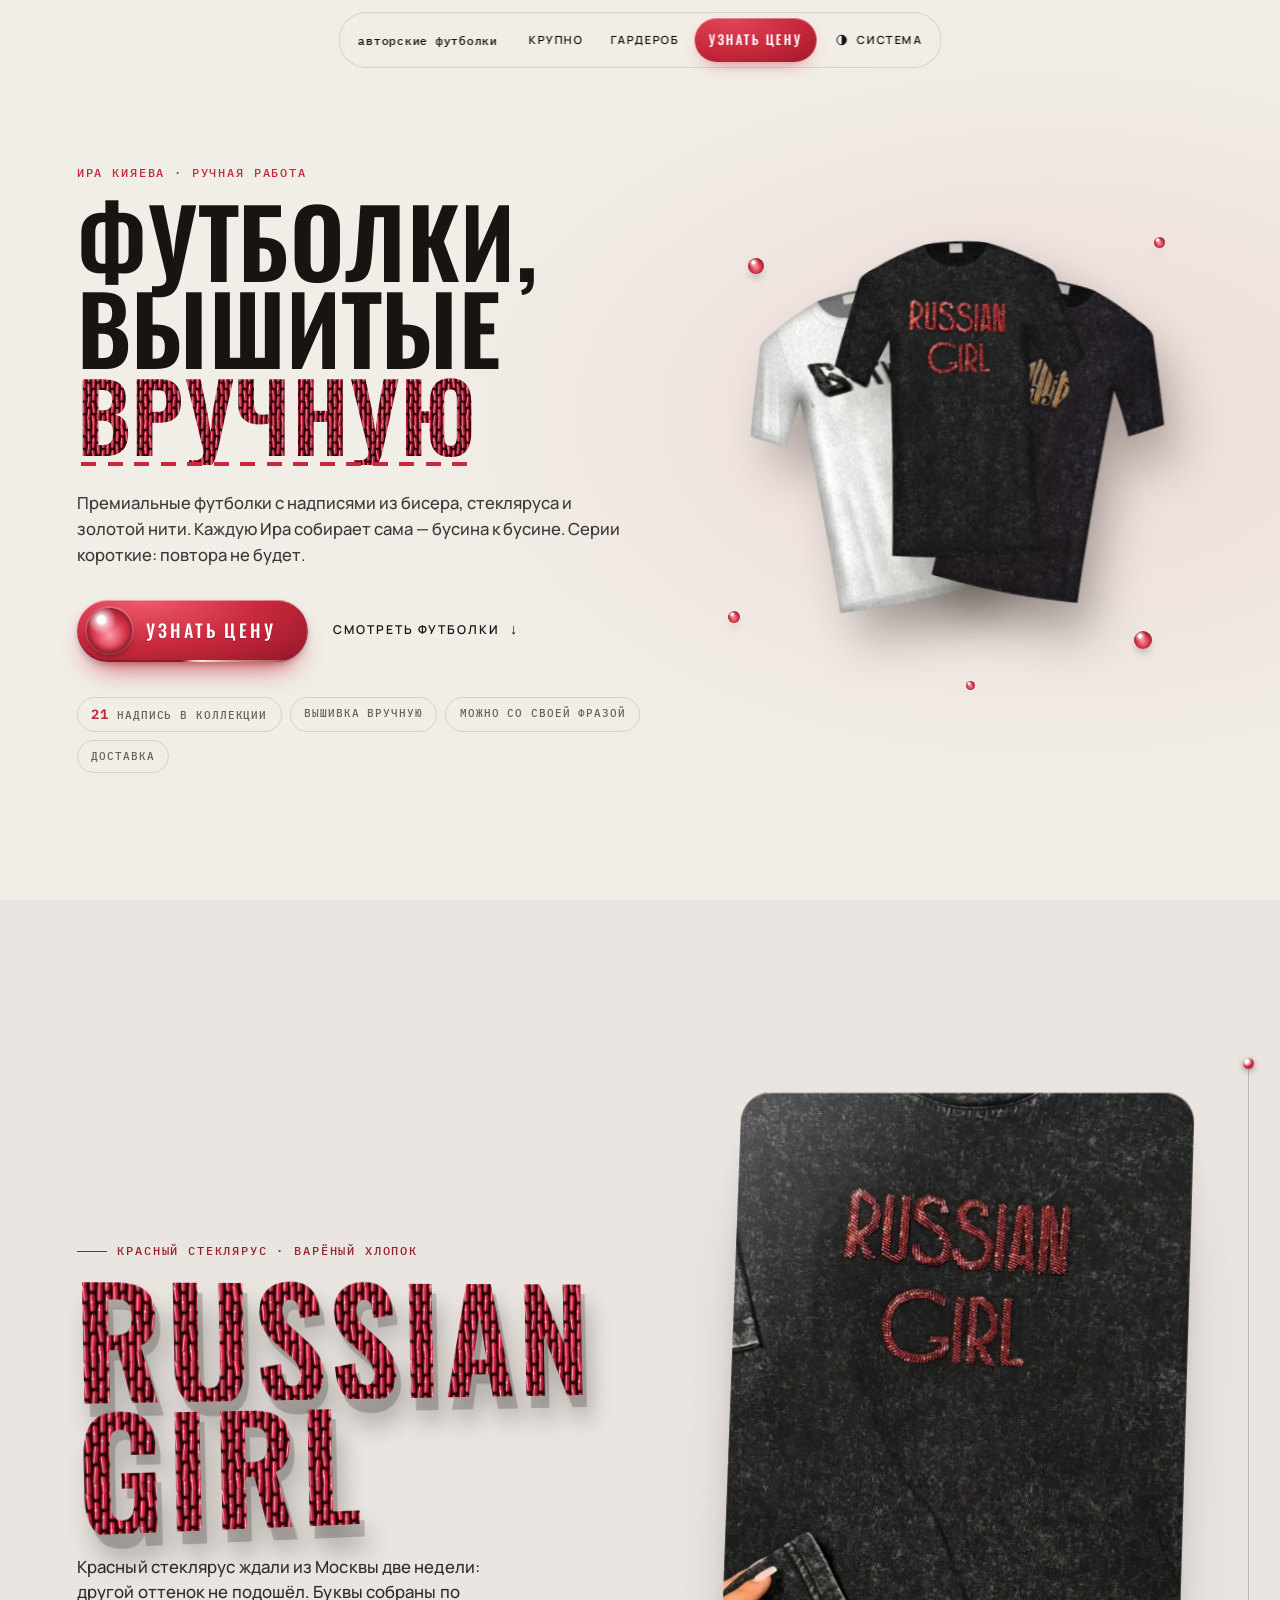
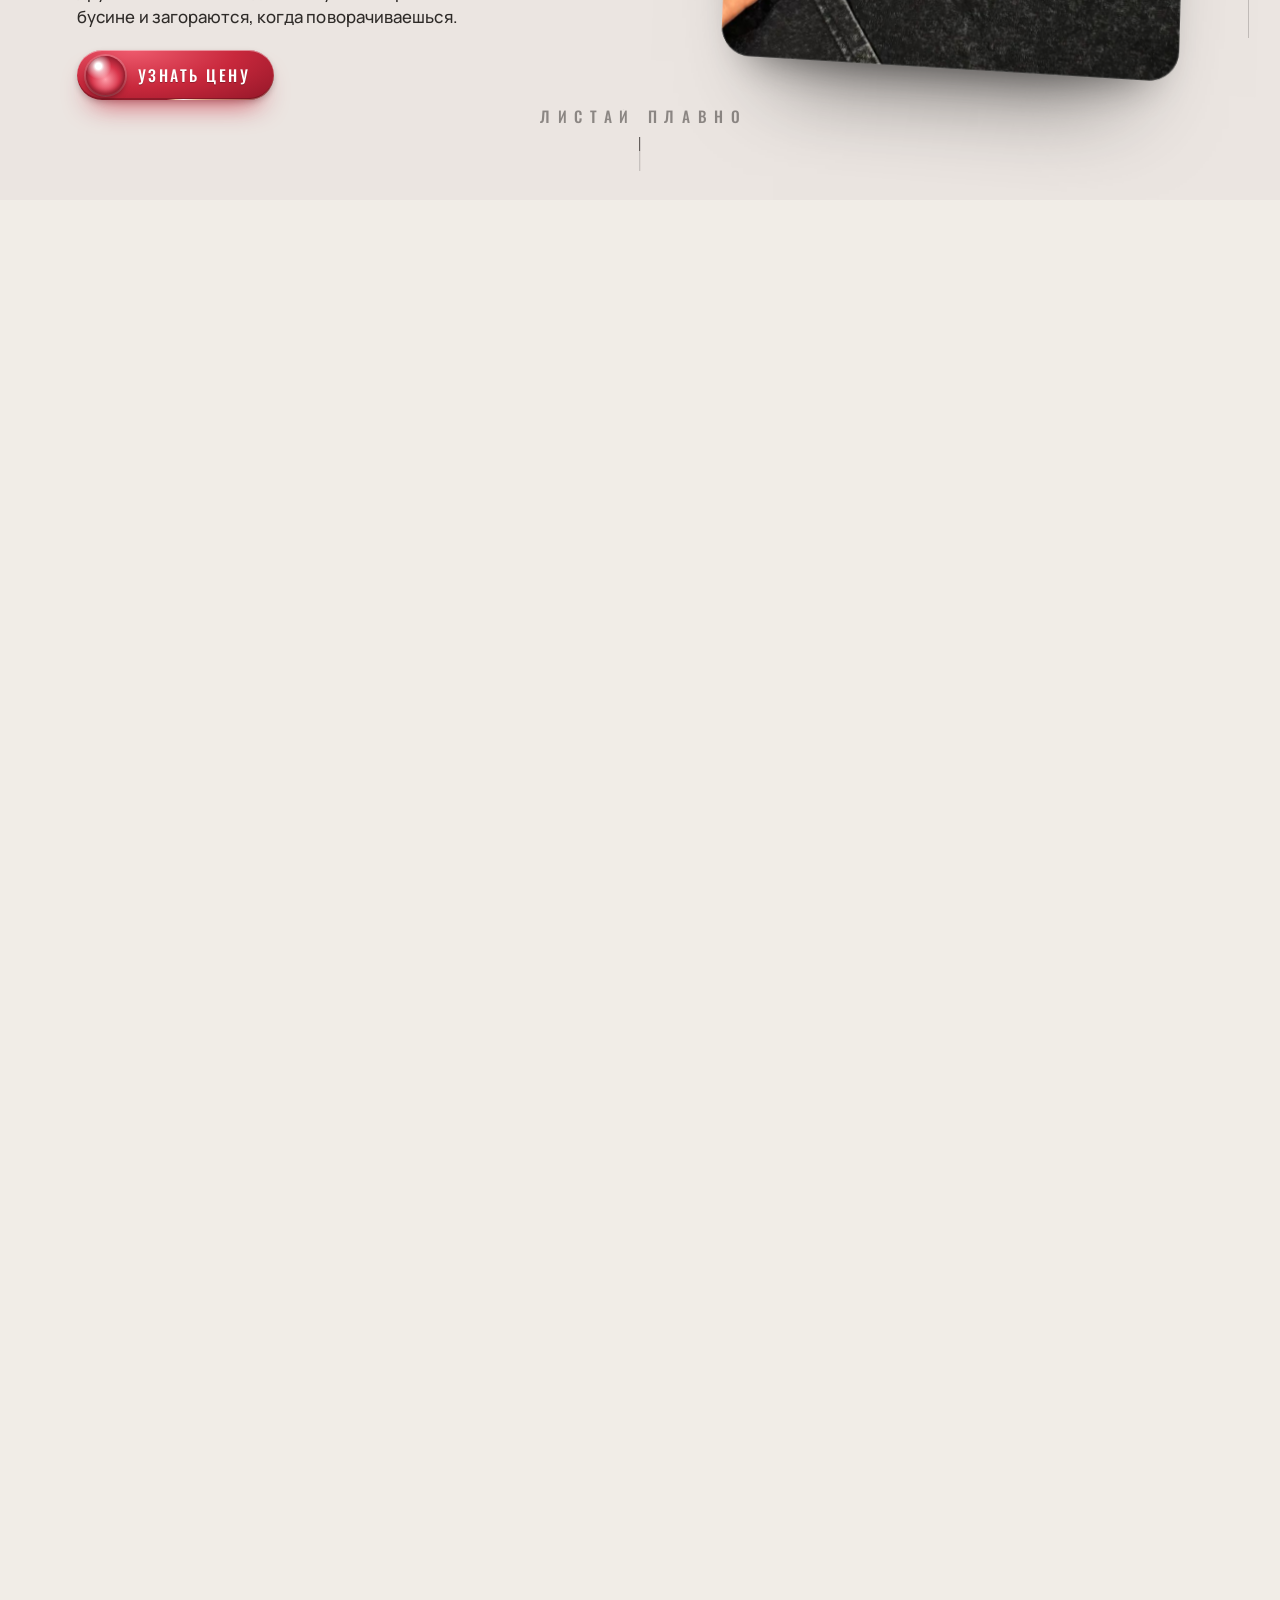
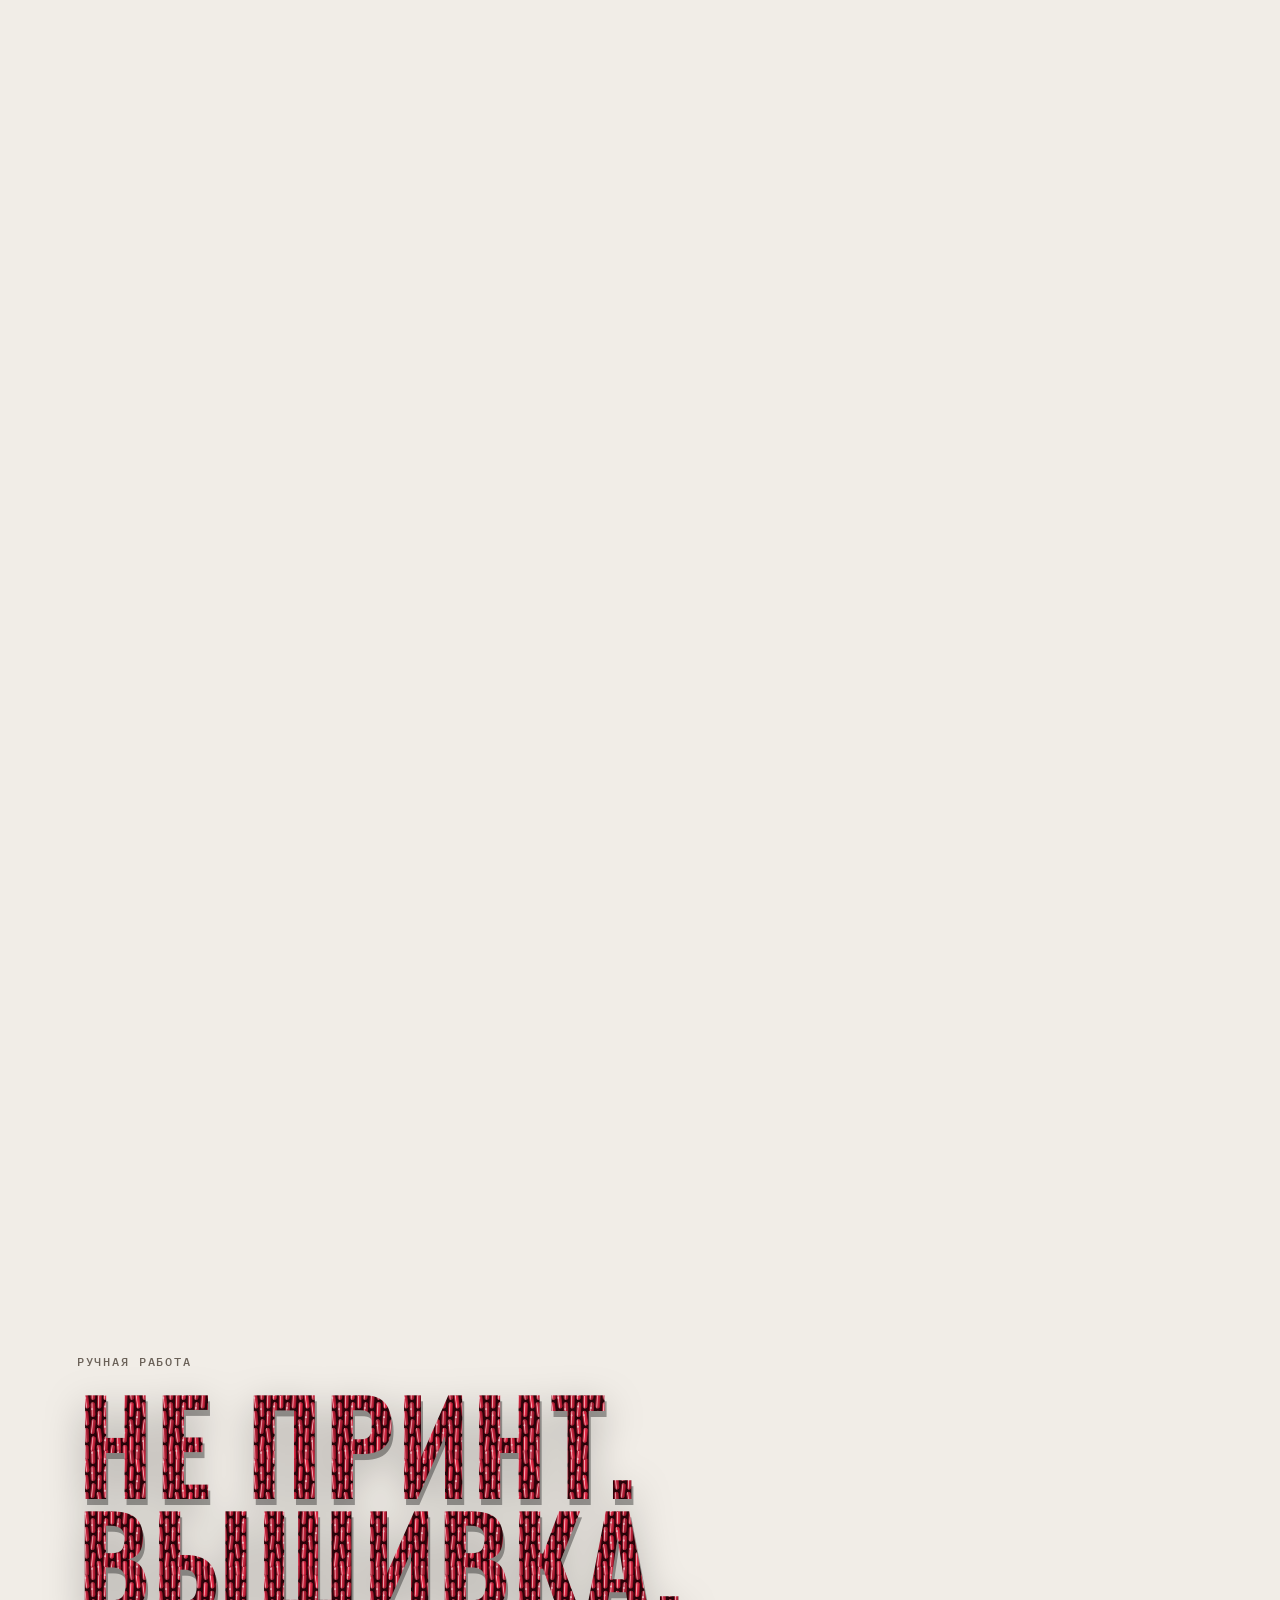
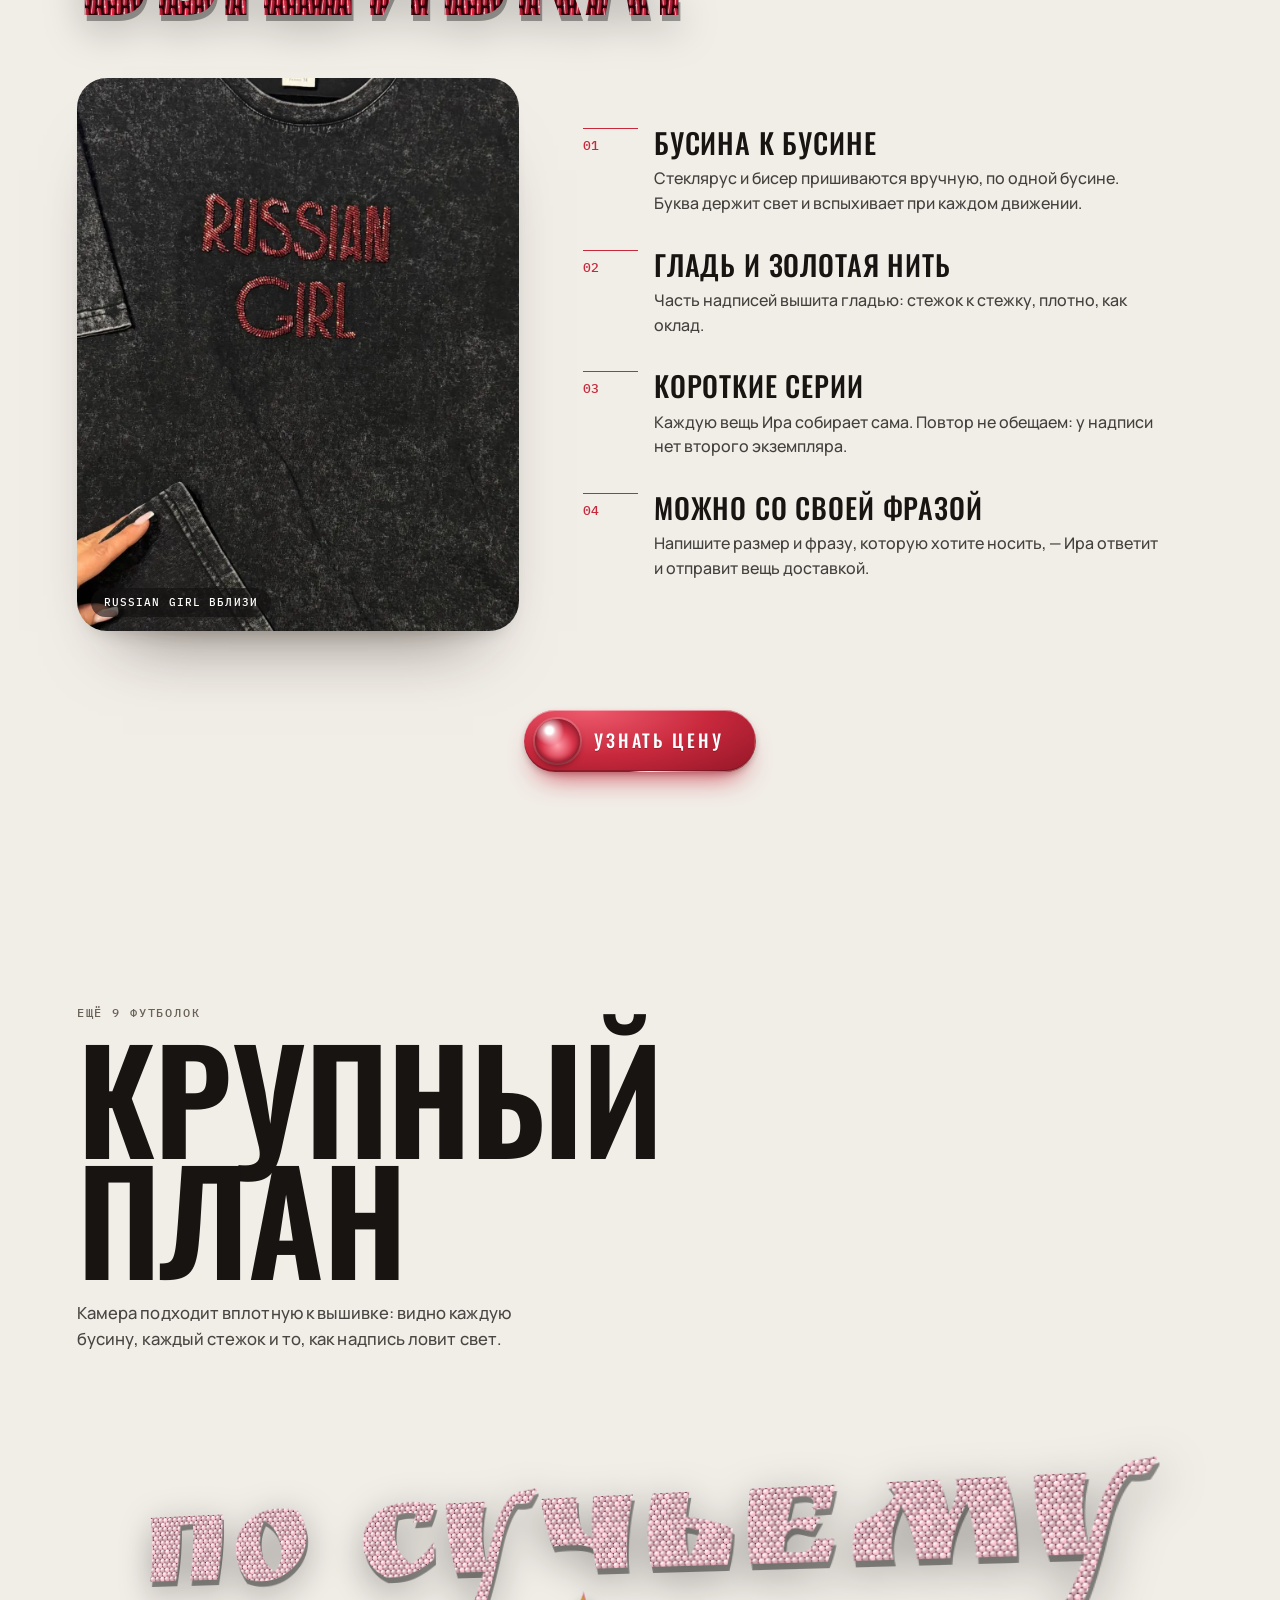
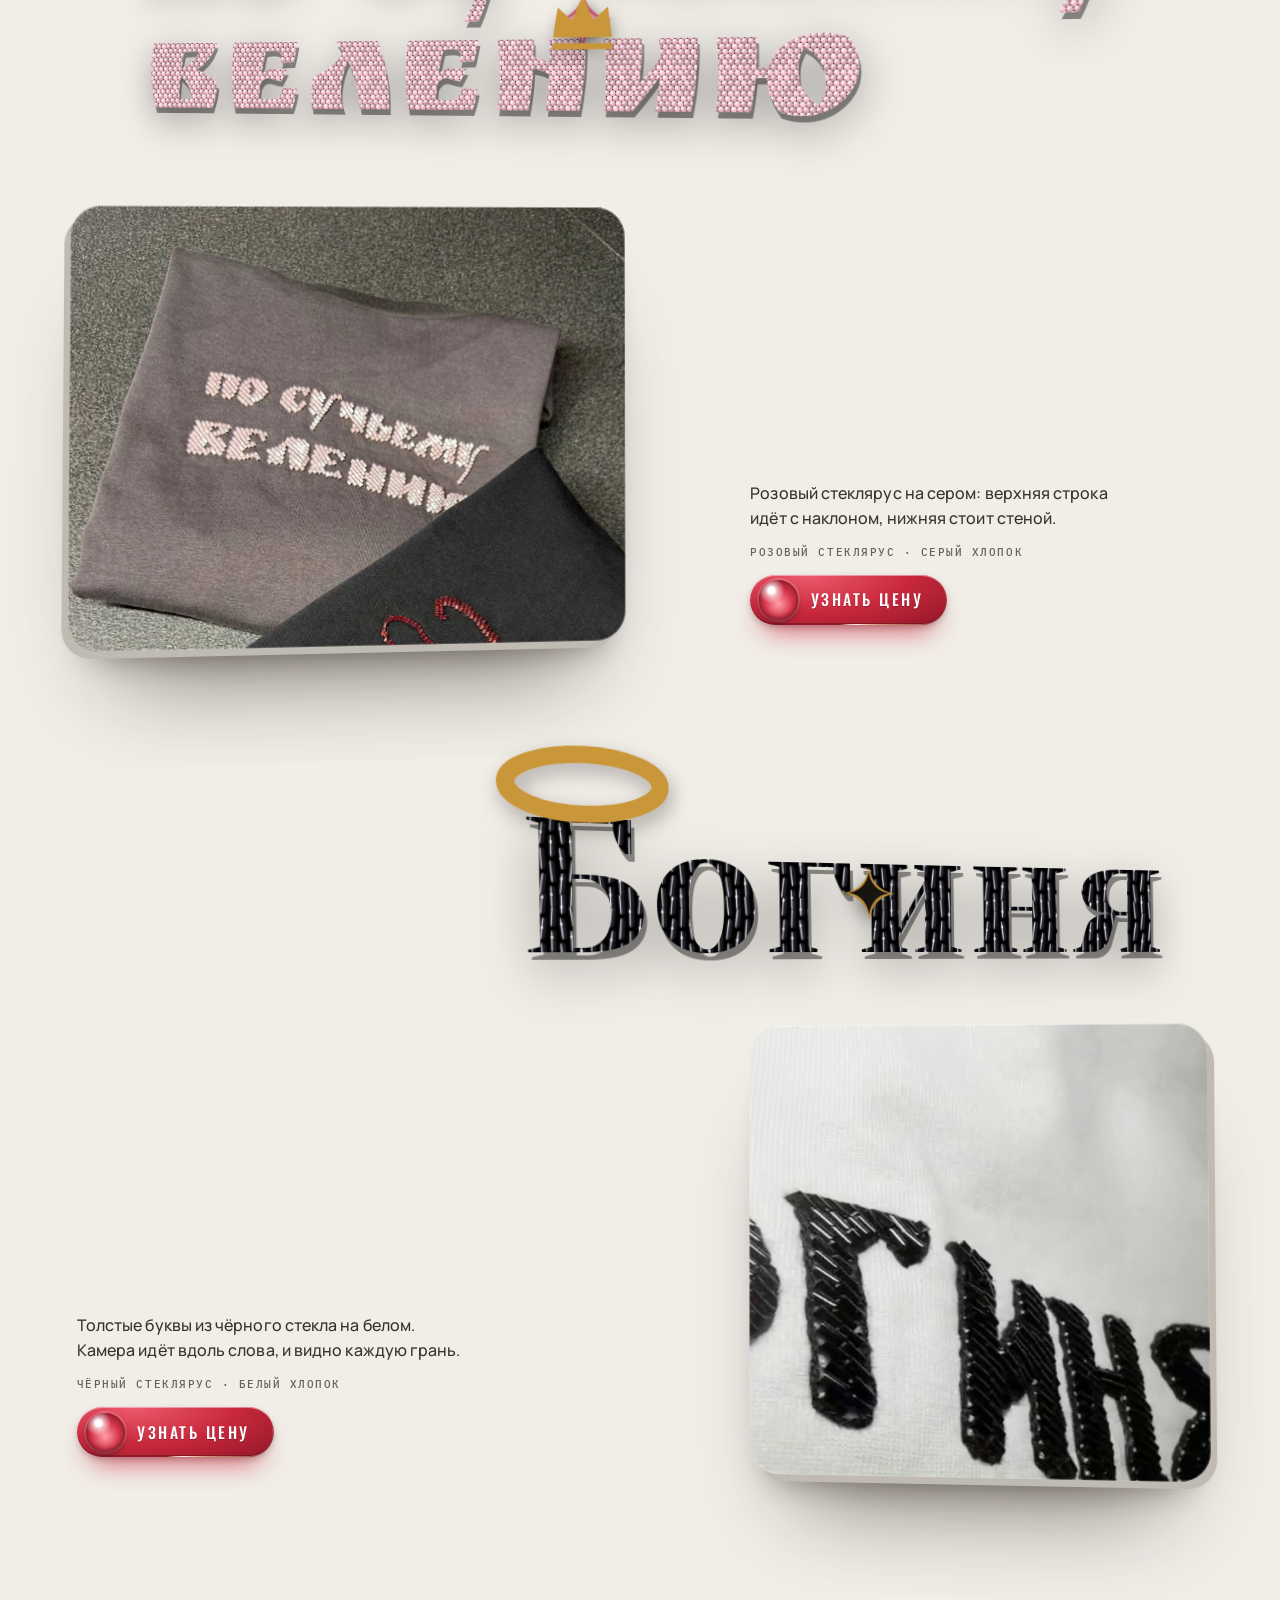
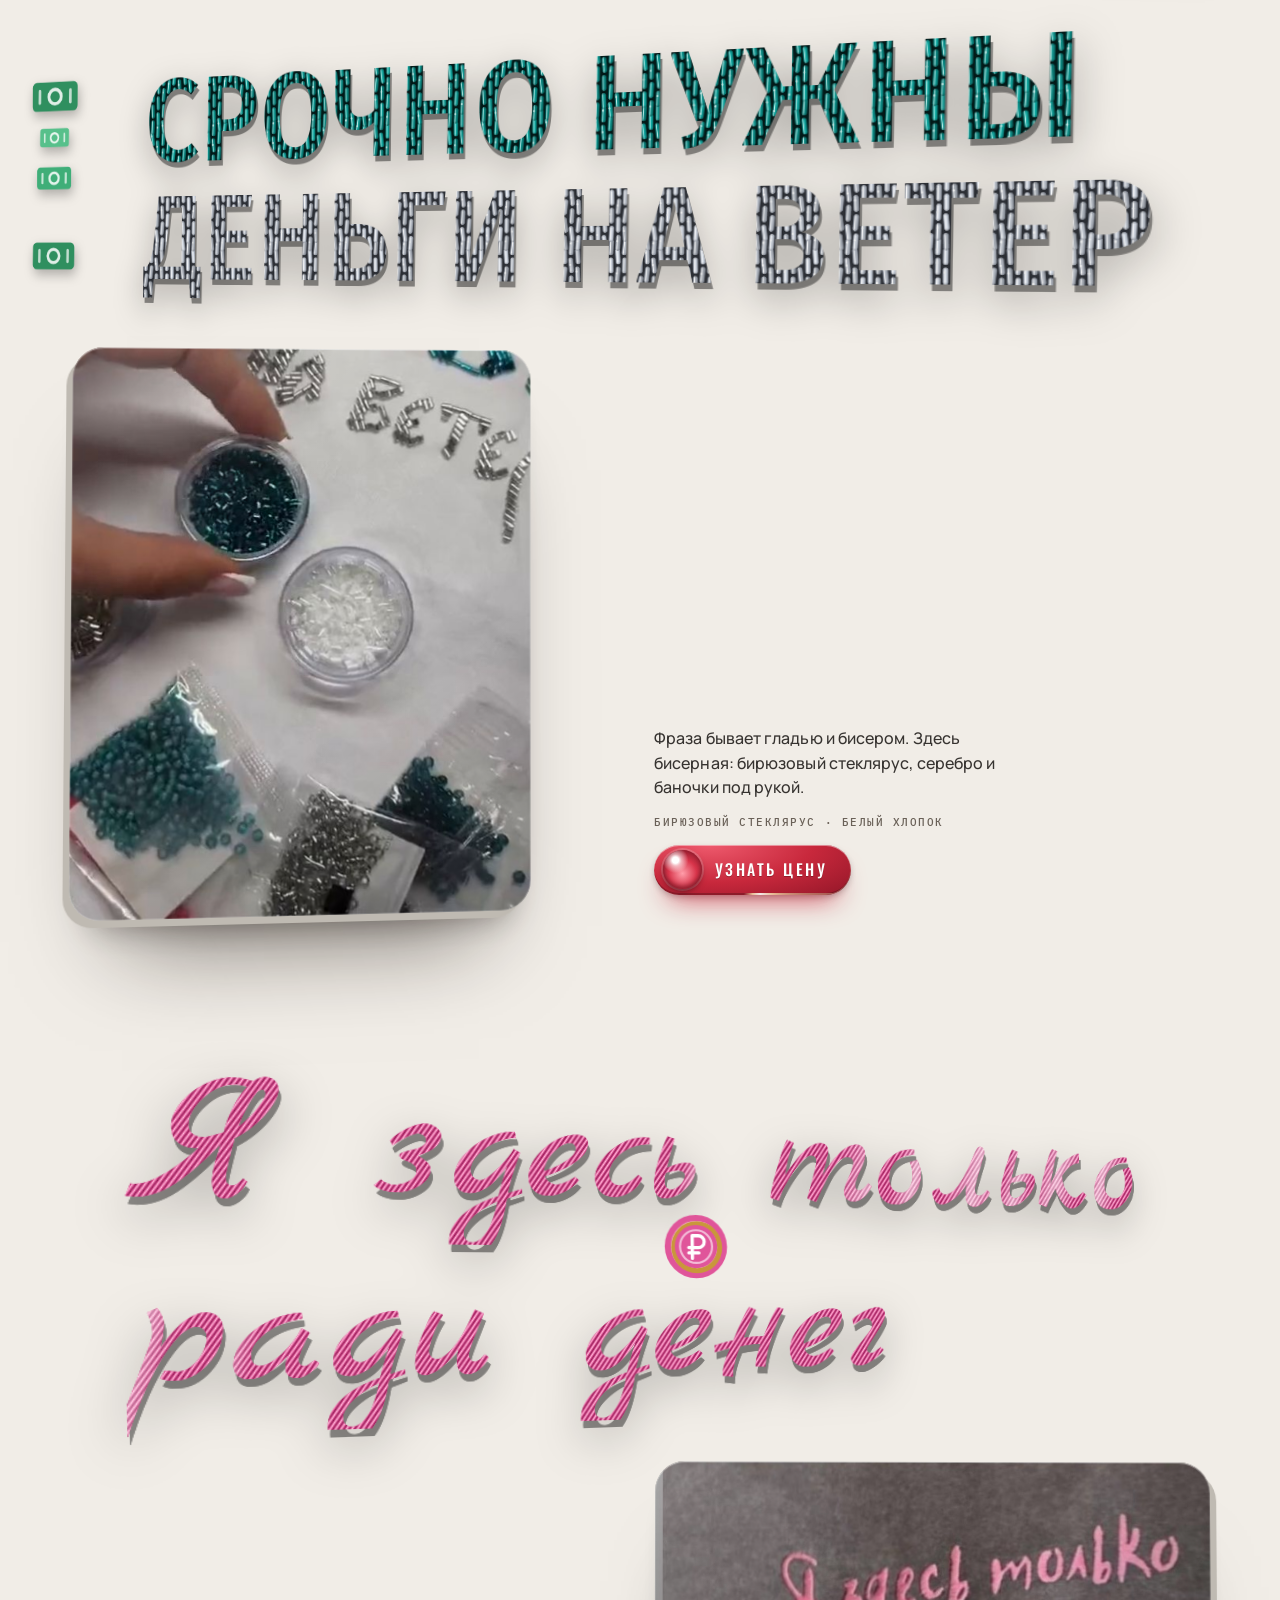
==== commit 6065b784: "Надписи из бисера, киношный шрифт, мечеть у «ВЕРХОВНАЯ» - Название каждой вещи выложено тем же, чем " ====
--- a/index.html
+++ b/index.html
@@ -24,11 +24,10 @@
 <link rel="icon" href="data:image/svg+xml,%3Csvg xmlns='http://www.w3.org/2000/svg' viewBox='0 0 32 32'%3E%3Ccircle cx='16' cy='16' r='7' fill='%23c8283c'/%3E%3Ccircle cx='13.5' cy='13.5' r='2' fill='%23fff' opacity='.55'/%3E%3C/svg%3E">
 <link rel="apple-touch-icon" href="film/i-180.png">
 <link rel="manifest" href="manifest.webmanifest">
-<link rel="preload" as="font" type="font/woff2" crossorigin href="fonts/cormorantgaramond-i-cyrillic-4f12a1.woff2">
-<link rel="preload" as="font" type="font/woff2" crossorigin href="fonts/oswald-39b466.woff2">
+<link rel="preload" as="font" type="font/woff2" crossorigin href="fonts/oswald-v-cyrillic-735e90.woff2">
 <link rel="preload" as="font" type="font/woff2" crossorigin href="fonts/manrope-cyrillic-d8fc94.woff2">
 <link rel="preload" as="font" type="font/woff2" crossorigin href="fonts/cormorantgaramond-cyrillic-a062b9.woff2">
-<link rel="stylesheet" href="styles.css?v=20261020a">
+<link rel="stylesheet" href="styles.css?v=20261020c">
 <script type="application/ld+json">{"@context": "https://schema.org", "@type": "Organization", "name": "Авторские футболки Иры Кияевой", "url": "https://jocehabuwa643-svg.github.io/avtorskie-futbolki/", "description": "Футболки с вышивкой и бисером ручной работы, короткие серии", "image": "https://jocehabuwa643-svg.github.io/avtorskie-futbolki/film/og.jpg", "founder": {"@type": "Person", "name": "Ира Кияева"}, "sameAs": ["https://www.instagram.com/kiyaeva_irina/", "https://vk.ru/i.kiaeva"]}</script>
 <script>
 (function(){var d=document.documentElement;try{var t=localStorage.getItem("kiyaeva-theme");d.setAttribute("data-theme",t==="light"||t==="dark"?t:"system");}catch(e){}
@@ -60,7 +59,7 @@
     <h1 id="intro-h" class="intro-h"><span class="ih">Футболки,</span> <span class="ih">вышитые</span> <span class="ih ih-acc">вручную</span></h1>
     <p class="intro-lede">Премиальные футболки с надписями из бисера, стекляруса и золотой нити. Каждую Ира собирает сама — бусина к бусине. Серии короткие: повтора не будет.</p>
     <div class="intro-cta">
-      <button type="button" class="price price-xl" data-price>Узнать цену</button>
+      <button type="button" class="price price-xl" data-price><span class="pr-b" aria-hidden="true"></span><span class="pr-t">Узнать цену</span></button>
       <a class="intro-more" href="#film">Смотреть футболки</a>
     </div>
     <ul class="intro-facts" aria-label="Коротко">
@@ -210,15 +209,15 @@
       <li><b>Можно со своей фразой</b><span>Напишите размер и фразу, которую хотите носить, — Ира ответит и отправит вещь доставкой.</span></li>
     </ol>
   </div>
-  <div class="craft-cta"><button type="button" class="price price-xl" data-price>Узнать цену</button></div>
+  <div class="craft-cta"><button type="button" class="price price-xl" data-price><span class="pr-b" aria-hidden="true"></span><span class="pr-t">Узнать цену</span></button></div>
 </section>
 
 <!-- Крупно: ещё девять надписей, каждая один раз -->
 <section class="close" id="close" aria-labelledby="close-h">
   <header class="close-head">
-    <p class="kicker">ещё надписи</p>
-    <h2 id="close-h" class="serif rv">Крупно</h2>
-    <p class="lede">Не принт и не наклейка. Подойдите ближе: это бисер и нить, бусина к бусине.</p>
+    <p class="kicker">ещё 9 футболок</p>
+    <h2 id="close-h" class="serif rv">Крупный план</h2>
+    <p class="lede">Камера подходит вплотную к вышивке: видно каждую бусину, каждый стежок и то, как надпись ловит свет.</p>
   </header>
 
   <div class="cards" id="cards">
@@ -297,7 +296,7 @@
     <article class="card" data-from="up" data-fx="gold" data-name="ВЕРХОВНАЯ с мечетью, золотом">
       <div class="card-media r1"><img src="film/p-gold.jpg" alt="Варёная футболка: ВЕРХОВНАЯ и мечеть с минаретами золотом" width="840" height="840" loading="lazy" decoding="async"></div>
       <div class="card-copy">
-        <h3 class="ct f-kurale" style="--h:#8d6a27;--hd:#d9b566">ВЕРХОВНАЯ</h3>
+        <h3 class="ct f-kurale" style="--h:#8d6a27;--hd:#d9b566">ВЕРХОВНАЯ<svg class="mosq" viewBox="-4 -4 386 288" aria-hidden="true" focusable="false"><defs><linearGradient id="mq-g" x1="0" y1="0" x2=".25" y2="1"><stop offset="0" stop-color="#f8e7b0"/><stop offset=".3" stop-color="#e2bd68"/><stop offset=".62" stop-color="#b48838"/><stop offset="1" stop-color="#8a6224"/></linearGradient><pattern id="mq-st" width="4.4" height="4.4" patternUnits="userSpaceOnUse" patternTransform="rotate(-60)"><path d="M0 1.2H4.4" stroke="#5a3d14" stroke-opacity=".36" stroke-width="1"/></pattern><clipPath id="mq-c"><path fill-rule="evenodd" clip-rule="evenodd" d="M9.7 10.0 7.3 12.3 7.7 14.0 11.0 14.7 7.0 22.7 8.0 29.0 4.7 32.0 1.3 32.7 2.3 37.3 0.0 45.3 0.0 58.7 2.3 61.0 2.3 63.3 0.3 66.0 0.3 75.7 2.3 86.7 7.0 87.7 5.0 95.3 16.0 96.0 18.3 94.3 18.3 93.0 16.3 92.0 18.3 86.7 17.0 84.7 17.7 78.0 15.7 75.7 15.7 70.3 17.3 68.7 16.0 65.3 17.0 58.3 15.3 46.3 16.7 40.3 13.7 38.3 15.0 33.7 13.0 29.7 13.0 13.7Z M64.7 0.7 62.0 7.3 58.7 8.3 58.7 9.7 61.0 10.7 61.0 13.3 59.0 14.3 58.3 19.7 62.0 21.3 61.3 23.7 58.7 24.0 59.0 38.3 60.7 47.0 58.3 49.0 61.7 51.0 61.7 53.3 59.3 54.0 59.0 55.7 62.7 57.0 63.7 74.0 60.3 75.0 60.3 85.0 63.3 85.3 64.0 88.7 60.7 89.7 61.0 95.0 64.0 95.7 64.7 97.7 61.3 99.0 61.0 110.0 58.7 111.7 57.3 117.0 58.3 118.3 58.3 127.0 61.0 128.7 61.0 133.0 64.3 134.3 66.0 147.0 66.0 153.7 63.0 155.0 64.3 172.7 64.0 198.3 60.0 202.7 59.7 206.7 56.7 209.0 57.0 232.7 56.0 237.0 57.0 241.0 54.3 242.0 55.3 255.0 57.3 255.3 58.3 257.0 58.3 259.7 55.3 260.3 55.0 263.0 58.3 264.0 59.7 278.0 62.7 277.3 64.0 279.3 73.7 278.7 84.7 279.7 86.0 278.0 90.3 278.0 93.7 276.3 96.7 277.3 105.0 275.7 115.0 276.7 118.3 275.0 120.7 276.7 122.3 275.0 125.7 275.3 128.3 272.3 137.7 273.7 139.0 272.3 144.3 272.7 150.7 271.0 152.0 260.7 150.3 256.0 149.3 236.0 148.3 234.0 148.7 203.0 151.0 200.3 151.0 197.3 156.0 194.0 158.3 194.3 164.0 201.0 164.3 207.0 167.7 208.3 168.3 220.7 167.3 223.0 165.3 224.0 165.0 228.3 168.7 229.7 168.7 256.0 171.0 271.0 176.3 271.7 184.7 270.0 190.0 270.3 200.0 267.7 204.0 268.0 206.3 265.0 204.3 230.3 205.0 215.3 207.3 210.3 211.0 207.0 211.0 205.3 214.3 203.0 216.3 199.3 220.3 198.0 221.3 200.3 227.0 200.0 235.3 210.3 233.7 215.0 236.3 217.3 237.0 246.0 240.3 247.7 240.7 261.3 242.0 267.3 248.3 266.3 260.3 267.7 263.3 263.7 273.3 267.3 277.3 265.7 279.3 261.0 278.7 236.3 277.7 234.7 278.7 222.3 277.7 221.0 278.3 216.7 275.3 207.0 276.7 205.7 276.7 202.7 278.3 201.7 278.0 191.7 281.3 188.7 283.0 188.7 285.0 191.0 289.0 190.3 292.0 194.3 294.0 202.3 297.3 203.3 297.0 208.3 293.7 209.3 293.7 211.7 296.0 212.0 297.0 213.7 296.7 220.7 297.7 221.7 296.7 225.7 297.0 238.7 294.7 239.3 294.3 241.3 297.7 243.0 298.0 250.3 297.0 252.7 298.0 256.7 297.0 259.7 299.0 262.0 299.3 265.0 301.7 266.0 302.7 264.3 304.3 264.3 306.7 267.0 311.3 264.0 318.0 264.3 319.7 266.0 322.7 264.7 328.0 265.7 333.7 265.0 336.7 266.7 338.3 264.0 341.3 265.0 346.7 263.3 353.7 264.3 364.7 260.7 369.7 261.0 374.0 259.7 375.0 252.0 374.0 203.3 374.7 200.3 378.3 198.0 378.3 168.0 374.3 168.7 374.3 171.3 370.7 174.7 369.0 179.7 367.0 181.0 367.3 189.0 364.0 189.7 340.0 173.7 340.3 150.3 337.3 147.7 286.3 147.7 285.3 146.7 285.3 105.0 277.0 100.7 278.3 97.7 276.3 96.0 276.0 85.7 272.7 79.3 270.7 77.7 266.0 68.0 258.3 60.7 254.3 53.7 251.0 55.0 236.3 43.7 218.7 37.7 219.3 33.0 217.7 30.7 216.7 17.3 209.0 16.3 210.3 19.0 208.7 29.3 209.3 34.7 206.7 35.7 203.7 39.0 203.7 41.3 194.3 45.7 180.0 56.3 167.0 70.7 161.0 80.3 159.0 87.0 158.7 97.7 156.7 99.0 155.7 102.0 156.7 105.0 152.7 105.7 153.7 109.0 150.3 110.3 149.3 108.3 146.7 109.7 143.7 108.7 143.0 112.7 140.7 113.3 139.7 112.3 140.7 103.3 139.3 101.3 140.7 79.3 137.3 74.0 137.3 69.0 136.0 66.3 139.0 52.3 138.7 46.0 134.0 43.7 133.0 28.3 131.7 24.3 132.3 16.0 128.0 14.7 126.3 30.7 126.7 39.3 126.3 41.0 124.0 42.3 122.0 52.3 120.7 53.3 124.0 63.7 124.0 81.0 126.0 83.0 126.0 85.3 123.3 86.3 125.0 116.3 120.7 119.3 120.7 121.7 112.0 134.7 111.3 139.0 113.7 140.0 113.7 141.7 109.3 146.0 105.7 145.0 93.7 157.0 92.7 160.3 89.0 158.3 89.0 160.3 92.0 163.7 92.0 179.3 89.7 180.3 86.7 174.3 85.0 173.3 85.7 170.7 88.7 172.3 89.3 170.3 87.7 170.0 85.0 166.7 85.0 165.0 87.7 163.7 87.7 161.7 85.3 160.3 84.0 154.3 83.0 127.0 86.3 121.3 86.7 115.0 84.7 111.0 79.0 110.7 76.7 85.7 76.3 65.7 75.0 56.7 75.3 48.3 77.3 43.7 75.3 41.0 76.7 37.0 73.3 35.7 70.7 16.3 69.7 15.3 70.0 11.7 68.0 3.7 66.0 0.0Z"/></clipPath></defs><path fill="url(#mq-g)" fill-rule="evenodd" d="M9.7 10.0 7.3 12.3 7.7 14.0 11.0 14.7 7.0 22.7 8.0 29.0 4.7 32.0 1.3 32.7 2.3 37.3 0.0 45.3 0.0 58.7 2.3 61.0 2.3 63.3 0.3 66.0 0.3 75.7 2.3 86.7 7.0 87.7 5.0 95.3 16.0 96.0 18.3 94.3 18.3 93.0 16.3 92.0 18.3 86.7 17.0 84.7 17.7 78.0 15.7 75.7 15.7 70.3 17.3 68.7 16.0 65.3 17.0 58.3 15.3 46.3 16.7 40.3 13.7 38.3 15.0 33.7 13.0 29.7 13.0 13.7Z M64.7 0.7 62.0 7.3 58.7 8.3 58.7 9.7 61.0 10.7 61.0 13.3 59.0 14.3 58.3 19.7 62.0 21.3 61.3 23.7 58.7 24.0 59.0 38.3 60.7 47.0 58.3 49.0 61.7 51.0 61.7 53.3 59.3 54.0 59.0 55.7 62.7 57.0 63.7 74.0 60.3 75.0 60.3 85.0 63.3 85.3 64.0 88.7 60.7 89.7 61.0 95.0 64.0 95.7 64.7 97.7 61.3 99.0 61.0 110.0 58.7 111.7 57.3 117.0 58.3 118.3 58.3 127.0 61.0 128.7 61.0 133.0 64.3 134.3 66.0 147.0 66.0 153.7 63.0 155.0 64.3 172.7 64.0 198.3 60.0 202.7 59.7 206.7 56.7 209.0 57.0 232.7 56.0 237.0 57.0 241.0 54.3 242.0 55.3 255.0 57.3 255.3 58.3 257.0 58.3 259.7 55.3 260.3 55.0 263.0 58.3 264.0 59.7 278.0 62.7 277.3 64.0 279.3 73.7 278.7 84.7 279.7 86.0 278.0 90.3 278.0 93.7 276.3 96.7 277.3 105.0 275.7 115.0 276.7 118.3 275.0 120.7 276.7 122.3 275.0 125.7 275.3 128.3 272.3 137.7 273.7 139.0 272.3 144.3 272.7 150.7 271.0 152.0 260.7 150.3 256.0 149.3 236.0 148.3 234.0 148.7 203.0 151.0 200.3 151.0 197.3 156.0 194.0 158.3 194.3 164.0 201.0 164.3 207.0 167.7 208.3 168.3 220.7 167.3 223.0 165.3 224.0 165.0 228.3 168.7 229.7 168.7 256.0 171.0 271.0 176.3 271.7 184.7 270.0 190.0 270.3 200.0 267.7 204.0 268.0 206.3 265.0 204.3 230.3 205.0 215.3 207.3 210.3 211.0 207.0 211.0 205.3 214.3 203.0 216.3 199.3 220.3 198.0 221.3 200.3 227.0 200.0 235.3 210.3 233.7 215.0 236.3 217.3 237.0 246.0 240.3 247.7 240.7 261.3 242.0 267.3 248.3 266.3 260.3 267.7 263.3 263.7 273.3 267.3 277.3 265.7 279.3 261.0 278.7 236.3 277.7 234.7 278.7 222.3 277.7 221.0 278.3 216.7 275.3 207.0 276.7 205.7 276.7 202.7 278.3 201.7 278.0 191.7 281.3 188.7 283.0 188.7 285.0 191.0 289.0 190.3 292.0 194.3 294.0 202.3 297.3 203.3 297.0 208.3 293.7 209.3 293.7 211.7 296.0 212.0 297.0 213.7 296.7 220.7 297.7 221.7 296.7 225.7 297.0 238.7 294.7 239.3 294.3 241.3 297.7 243.0 298.0 250.3 297.0 252.7 298.0 256.7 297.0 259.7 299.0 262.0 299.3 265.0 301.7 266.0 302.7 264.3 304.3 264.3 306.7 267.0 311.3 264.0 318.0 264.3 319.7 266.0 322.7 264.7 328.0 265.7 333.7 265.0 336.7 266.7 338.3 264.0 341.3 265.0 346.7 263.3 353.7 264.3 364.7 260.7 369.7 261.0 374.0 259.7 375.0 252.0 374.0 203.3 374.7 200.3 378.3 198.0 378.3 168.0 374.3 168.7 374.3 171.3 370.7 174.7 369.0 179.7 367.0 181.0 367.3 189.0 364.0 189.7 340.0 173.7 340.3 150.3 337.3 147.7 286.3 147.7 285.3 146.7 285.3 105.0 277.0 100.7 278.3 97.7 276.3 96.0 276.0 85.7 272.7 79.3 270.7 77.7 266.0 68.0 258.3 60.7 254.3 53.7 251.0 55.0 236.3 43.7 218.7 37.7 219.3 33.0 217.7 30.7 216.7 17.3 209.0 16.3 210.3 19.0 208.7 29.3 209.3 34.7 206.7 35.7 203.7 39.0 203.7 41.3 194.3 45.7 180.0 56.3 167.0 70.7 161.0 80.3 159.0 87.0 158.7 97.7 156.7 99.0 155.7 102.0 156.7 105.0 152.7 105.7 153.7 109.0 150.3 110.3 149.3 108.3 146.7 109.7 143.7 108.7 143.0 112.7 140.7 113.3 139.7 112.3 140.7 103.3 139.3 101.3 140.7 79.3 137.3 74.0 137.3 69.0 136.0 66.3 139.0 52.3 138.7 46.0 134.0 43.7 133.0 28.3 131.7 24.3 132.3 16.0 128.0 14.7 126.3 30.7 126.7 39.3 126.3 41.0 124.0 42.3 122.0 52.3 120.7 53.3 124.0 63.7 124.0 81.0 126.0 83.0 126.0 85.3 123.3 86.3 125.0 116.3 120.7 119.3 120.7 121.7 112.0 134.7 111.3 139.0 113.7 140.0 113.7 141.7 109.3 146.0 105.7 145.0 93.7 157.0 92.7 160.3 89.0 158.3 89.0 160.3 92.0 163.7 92.0 179.3 89.7 180.3 86.7 174.3 85.0 173.3 85.7 170.7 88.7 172.3 89.3 170.3 87.7 170.0 85.0 166.7 85.0 165.0 87.7 163.7 87.7 161.7 85.3 160.3 84.0 154.3 83.0 127.0 86.3 121.3 86.7 115.0 84.7 111.0 79.0 110.7 76.7 85.7 76.3 65.7 75.0 56.7 75.3 48.3 77.3 43.7 75.3 41.0 76.7 37.0 73.3 35.7 70.7 16.3 69.7 15.3 70.0 11.7 68.0 3.7 66.0 0.0Z"/><path fill="url(#mq-st)" fill-rule="evenodd" d="M9.7 10.0 7.3 12.3 7.7 14.0 11.0 14.7 7.0 22.7 8.0 29.0 4.7 32.0 1.3 32.7 2.3 37.3 0.0 45.3 0.0 58.7 2.3 61.0 2.3 63.3 0.3 66.0 0.3 75.7 2.3 86.7 7.0 87.7 5.0 95.3 16.0 96.0 18.3 94.3 18.3 93.0 16.3 92.0 18.3 86.7 17.0 84.7 17.7 78.0 15.7 75.7 15.7 70.3 17.3 68.7 16.0 65.3 17.0 58.3 15.3 46.3 16.7 40.3 13.7 38.3 15.0 33.7 13.0 29.7 13.0 13.7Z M64.7 0.7 62.0 7.3 58.7 8.3 58.7 9.7 61.0 10.7 61.0 13.3 59.0 14.3 58.3 19.7 62.0 21.3 61.3 23.7 58.7 24.0 59.0 38.3 60.7 47.0 58.3 49.0 61.7 51.0 61.7 53.3 59.3 54.0 59.0 55.7 62.7 57.0 63.7 74.0 60.3 75.0 60.3 85.0 63.3 85.3 64.0 88.7 60.7 89.7 61.0 95.0 64.0 95.7 64.7 97.7 61.3 99.0 61.0 110.0 58.7 111.7 57.3 117.0 58.3 118.3 58.3 127.0 61.0 128.7 61.0 133.0 64.3 134.3 66.0 147.0 66.0 153.7 63.0 155.0 64.3 172.7 64.0 198.3 60.0 202.7 59.7 206.7 56.7 209.0 57.0 232.7 56.0 237.0 57.0 241.0 54.3 242.0 55.3 255.0 57.3 255.3 58.3 257.0 58.3 259.7 55.3 260.3 55.0 263.0 58.3 264.0 59.7 278.0 62.7 277.3 64.0 279.3 73.7 278.7 84.7 279.7 86.0 278.0 90.3 278.0 93.7 276.3 96.7 277.3 105.0 275.7 115.0 276.7 118.3 275.0 120.7 276.7 122.3 275.0 125.7 275.3 128.3 272.3 137.7 273.7 139.0 272.3 144.3 272.7 150.7 271.0 152.0 260.7 150.3 256.0 149.3 236.0 148.3 234.0 148.7 203.0 151.0 200.3 151.0 197.3 156.0 194.0 158.3 194.3 164.0 201.0 164.3 207.0 167.7 208.3 168.3 220.7 167.3 223.0 165.3 224.0 165.0 228.3 168.7 229.7 168.7 256.0 171.0 271.0 176.3 271.7 184.7 270.0 190.0 270.3 200.0 267.7 204.0 268.0 206.3 265.0 204.3 230.3 205.0 215.3 207.3 210.3 211.0 207.0 211.0 205.3 214.3 203.0 216.3 199.3 220.3 198.0 221.3 200.3 227.0 200.0 235.3 210.3 233.7 215.0 236.3 217.3 237.0 246.0 240.3 247.7 240.7 261.3 242.0 267.3 248.3 266.3 260.3 267.7 263.3 263.7 273.3 267.3 277.3 265.7 279.3 261.0 278.7 236.3 277.7 234.7 278.7 222.3 277.7 221.0 278.3 216.7 275.3 207.0 276.7 205.7 276.7 202.7 278.3 201.7 278.0 191.7 281.3 188.7 283.0 188.7 285.0 191.0 289.0 190.3 292.0 194.3 294.0 202.3 297.3 203.3 297.0 208.3 293.7 209.3 293.7 211.7 296.0 212.0 297.0 213.7 296.7 220.7 297.7 221.7 296.7 225.7 297.0 238.7 294.7 239.3 294.3 241.3 297.7 243.0 298.0 250.3 297.0 252.7 298.0 256.7 297.0 259.7 299.0 262.0 299.3 265.0 301.7 266.0 302.7 264.3 304.3 264.3 306.7 267.0 311.3 264.0 318.0 264.3 319.7 266.0 322.7 264.7 328.0 265.7 333.7 265.0 336.7 266.7 338.3 264.0 341.3 265.0 346.7 263.3 353.7 264.3 364.7 260.7 369.7 261.0 374.0 259.7 375.0 252.0 374.0 203.3 374.7 200.3 378.3 198.0 378.3 168.0 374.3 168.7 374.3 171.3 370.7 174.7 369.0 179.7 367.0 181.0 367.3 189.0 364.0 189.7 340.0 173.7 340.3 150.3 337.3 147.7 286.3 147.7 285.3 146.7 285.3 105.0 277.0 100.7 278.3 97.7 276.3 96.0 276.0 85.7 272.7 79.3 270.7 77.7 266.0 68.0 258.3 60.7 254.3 53.7 251.0 55.0 236.3 43.7 218.7 37.7 219.3 33.0 217.7 30.7 216.7 17.3 209.0 16.3 210.3 19.0 208.7 29.3 209.3 34.7 206.7 35.7 203.7 39.0 203.7 41.3 194.3 45.7 180.0 56.3 167.0 70.7 161.0 80.3 159.0 87.0 158.7 97.7 156.7 99.0 155.7 102.0 156.7 105.0 152.7 105.7 153.7 109.0 150.3 110.3 149.3 108.3 146.7 109.7 143.7 108.7 143.0 112.7 140.7 113.3 139.7 112.3 140.7 103.3 139.3 101.3 140.7 79.3 137.3 74.0 137.3 69.0 136.0 66.3 139.0 52.3 138.7 46.0 134.0 43.7 133.0 28.3 131.7 24.3 132.3 16.0 128.0 14.7 126.3 30.7 126.7 39.3 126.3 41.0 124.0 42.3 122.0 52.3 120.7 53.3 124.0 63.7 124.0 81.0 126.0 83.0 126.0 85.3 123.3 86.3 125.0 116.3 120.7 119.3 120.7 121.7 112.0 134.7 111.3 139.0 113.7 140.0 113.7 141.7 109.3 146.0 105.7 145.0 93.7 157.0 92.7 160.3 89.0 158.3 89.0 160.3 92.0 163.7 92.0 179.3 89.7 180.3 86.7 174.3 85.0 173.3 85.7 170.7 88.7 172.3 89.3 170.3 87.7 170.0 85.0 166.7 85.0 165.0 87.7 163.7 87.7 161.7 85.3 160.3 84.0 154.3 83.0 127.0 86.3 121.3 86.7 115.0 84.7 111.0 79.0 110.7 76.7 85.7 76.3 65.7 75.0 56.7 75.3 48.3 77.3 43.7 75.3 41.0 76.7 37.0 73.3 35.7 70.7 16.3 69.7 15.3 70.0 11.7 68.0 3.7 66.0 0.0Z"/><g clip-path="url(#mq-c)"><rect class="mosq-gl" x="-90" y="-20" width="70" height="320" fill="#fff8e1"/></g></svg></h3>
         <p>Мечеть с минаретами и слово выложены золотом так плотно, что ткани под ними не видно.</p>
         <em>золото · варёный хлопок</em>
       </div>
@@ -398,6 +397,6 @@
   </a>
 </p>
 
-<script src="site.js?v=20261020a"></script>
+<script src="site.js?v=20261020d"></script>
 </body>
 </html>
--- a/styles.css
+++ b/styles.css
@@ -28,14 +28,15 @@
 @font-face { font-family: "Kurale"; font-style: normal; font-weight: 400; font-display: swap; src: url("fonts/kurale-ceb9bb.woff2") format("woff2"); unicode-range: U+20-22, U+27, U+2a, U+2c-2e, U+30-39, U+3f, U+41-5a, U+61-7a, U+ab, U+bb, U+c4, U+cb, U+cf, U+d6, U+dc, U+e4, U+eb, U+ef, U+f6, U+fc, U+ff, U+102-103, U+114-115, U+11e-11f, U+12c-12d, U+14e-14f, U+16c-16d, U+178, U+306, U+308, U+401, U+40e, U+410-44f, U+451, U+45e, U+4c1-4c2, U+4d0-4d3, U+4d6-4d7, U+4dc-4df, U+4e4-4e7, U+4ec-4ed, U+4f0-4f1, U+4f4-4f5, U+4f8-4f9, U+1e26-1e27, U+1e84-1e85, U+1e8c-1e8d, U+1e97, U+2014, U+201c-201d, U+2026; }
 @font-face { font-family: "Marck Script"; font-style: normal; font-weight: 400; font-display: swap; src: url("fonts/marckscript-a24d97.woff2") format("woff2"); unicode-range: U+20-22, U+27, U+2a, U+2c-2e, U+30-39, U+3f, U+41-5a, U+61-7a, U+ab, U+bb, U+c4, U+cb, U+cf, U+d6, U+dc, U+e4, U+eb, U+ef, U+f6, U+fc, U+ff, U+102-103, U+114-115, U+11e-11f, U+12c-12d, U+14e-14f, U+16c-16d, U+178, U+306, U+308, U+401, U+40e, U+410-44f, U+451, U+45e, U+4c1-4c2, U+4d0-4d3, U+4d6-4d7, U+4dc-4df, U+4e4-4e7, U+4ec-4ed, U+4f0-4f1, U+4f4-4f5, U+4f8-4f9, U+1e26-1e27, U+1e84-1e85, U+1e8c-1e8d, U+1e97, U+2014, U+201c-201d, U+2026; }
 @font-face { font-family: "Neucha"; font-style: normal; font-weight: 400; font-display: swap; src: url("fonts/neucha-550e53.woff2") format("woff2"); unicode-range: U+20-22, U+27, U+2a, U+2c-2e, U+30-39, U+3f, U+41-5a, U+61-7a, U+ab, U+bb, U+c4, U+cb, U+cf, U+d6, U+dc, U+e4, U+eb, U+ef, U+f6, U+fc, U+ff, U+102-103, U+114-115, U+11e-11f, U+12c-12d, U+14e-14f, U+16c-16d, U+178, U+306, U+308, U+401, U+40e, U+410-44f, U+451, U+45e, U+4c1-4c2, U+4d0-4d3, U+4d6-4d7, U+4dc-4df, U+4e4-4e7, U+4ec-4ed, U+4f0-4f1, U+4f4-4f5, U+4f8-4f9, U+1e26-1e27, U+1e84-1e85, U+1e8c-1e8d, U+1e97, U+2014, U+201c-201d, U+2026; }
-@font-face { font-family: "Oswald"; font-style: normal; font-weight: 500; font-display: swap; src: url("fonts/oswald-39b466.woff2") format("woff2"); unicode-range: U+20-22, U+27, U+2a, U+2c-2e, U+30-39, U+3f, U+41-5a, U+61-7a, U+ab, U+bb, U+c4, U+cb, U+cf, U+d6, U+dc, U+e4, U+eb, U+ef, U+f6, U+fc, U+ff, U+102-103, U+114-115, U+11e-11f, U+12c-12d, U+14e-14f, U+16c-16d, U+178, U+306, U+308, U+401, U+40e, U+410-44f, U+451, U+45e, U+4c1-4c2, U+4d0-4d3, U+4d6-4d7, U+4dc-4df, U+4e4-4e7, U+4ec-4ed, U+4f0-4f1, U+4f4-4f5, U+4f8-4f9, U+1e26-1e27, U+1e84-1e85, U+1e8c-1e8d, U+1e97, U+2014, U+201c-201d, U+2026; }
-@font-face { font-family: "Oswald"; font-style: normal; font-weight: 600; font-display: swap; src: url("fonts/oswald-39b466.woff2") format("woff2"); unicode-range: U+20-22, U+27, U+2a, U+2c-2e, U+30-39, U+3f, U+41-5a, U+61-7a, U+ab, U+bb, U+c4, U+cb, U+cf, U+d6, U+dc, U+e4, U+eb, U+ef, U+f6, U+fc, U+ff, U+102-103, U+114-115, U+11e-11f, U+12c-12d, U+14e-14f, U+16c-16d, U+178, U+306, U+308, U+401, U+40e, U+410-44f, U+451, U+45e, U+4c1-4c2, U+4d0-4d3, U+4d6-4d7, U+4dc-4df, U+4e4-4e7, U+4ec-4ed, U+4f0-4f1, U+4f4-4f5, U+4f8-4f9, U+1e26-1e27, U+1e84-1e85, U+1e8c-1e8d, U+1e97, U+2014, U+201c-201d, U+2026; }
 @font-face { font-family: "Pangolin"; font-style: normal; font-weight: 400; font-display: swap; src: url("fonts/pangolin-92e585.woff2") format("woff2"); unicode-range: U+20-22, U+27, U+2a, U+2c-2e, U+30-39, U+3f, U+41-5a, U+61-7a, U+ab, U+bb, U+c4, U+cb, U+cf, U+d6, U+dc, U+e4, U+eb, U+ef, U+f6, U+fc, U+ff, U+102-103, U+114-115, U+11e-11f, U+12c-12d, U+14e-14f, U+16c-16d, U+178, U+306, U+308, U+401, U+40e, U+410-44f, U+451, U+45e, U+4c1-4c2, U+4d0-4d3, U+4d6-4d7, U+4dc-4df, U+4e4-4e7, U+4ec-4ed, U+4f0-4f1, U+4f4-4f5, U+4f8-4f9, U+1e26-1e27, U+1e84-1e85, U+1e8c-1e8d, U+1e97, U+2014, U+201c-201d, U+2026; }
 @font-face { font-family: "Philosopher"; font-style: normal; font-weight: 700; font-display: swap; src: url("fonts/philosopher-5935cd.woff2") format("woff2"); unicode-range: U+20-22, U+27, U+2a, U+2c-2e, U+30-39, U+3f, U+41-5a, U+61-7a, U+ab, U+bb, U+c4, U+cb, U+cf, U+d6, U+dc, U+e4, U+eb, U+ef, U+f6, U+fc, U+ff, U+102-103, U+114-115, U+11e-11f, U+12c-12d, U+14e-14f, U+16c-16d, U+178, U+306, U+308, U+401, U+40e, U+410-44f, U+451, U+45e, U+4c1-4c2, U+4d0-4d3, U+4d6-4d7, U+4dc-4df, U+4e4-4e7, U+4ec-4ed, U+4f0-4f1, U+4f4-4f5, U+4f8-4f9, U+1e26-1e27, U+1e84-1e85, U+1e8c-1e8d, U+1e97, U+2014, U+201c-201d, U+2026; }
 @font-face { font-family: "Playfair Display"; font-style: italic; font-weight: 900; font-display: swap; src: url("fonts/playfairdisplay-i-b490bc.woff2") format("woff2"); unicode-range: U+20-22, U+27, U+2a, U+2c-2e, U+30-39, U+3f, U+41-5a, U+61-7a, U+ab, U+bb, U+c4, U+cb, U+cf, U+d6, U+dc, U+e4, U+eb, U+ef, U+f6, U+fc, U+ff, U+102-103, U+114-115, U+11e-11f, U+12c-12d, U+14e-14f, U+16c-16d, U+178, U+306, U+308, U+401, U+40e, U+410-44f, U+451, U+45e, U+4c1-4c2, U+4d0-4d3, U+4d6-4d7, U+4dc-4df, U+4e4-4e7, U+4ec-4ed, U+4f0-4f1, U+4f4-4f5, U+4f8-4f9, U+1e26-1e27, U+1e84-1e85, U+1e8c-1e8d, U+1e97, U+2014, U+201c-201d, U+2026; }
 @font-face { font-family: "Ruslan Display"; font-style: normal; font-weight: 400; font-display: swap; src: url("fonts/ruslandisplay-c13177.woff2") format("woff2"); unicode-range: U+20-22, U+27, U+2a, U+2c-2e, U+30-39, U+3f, U+41-5a, U+61-7a, U+ab, U+bb, U+c4, U+cb, U+cf, U+d6, U+dc, U+e4, U+eb, U+ef, U+f6, U+fc, U+ff, U+102-103, U+114-115, U+11e-11f, U+12c-12d, U+14e-14f, U+16c-16d, U+178, U+306, U+308, U+401, U+40e, U+410-44f, U+451, U+45e, U+4c1-4c2, U+4d0-4d3, U+4d6-4d7, U+4dc-4df, U+4e4-4e7, U+4ec-4ed, U+4f0-4f1, U+4f4-4f5, U+4f8-4f9, U+1e26-1e27, U+1e84-1e85, U+1e8c-1e8d, U+1e97, U+2014, U+201c-201d, U+2026; }
 @font-face { font-family: "Unbounded"; font-style: normal; font-weight: 800; font-display: swap; src: url("fonts/unbounded-80f6c0.woff2") format("woff2"); unicode-range: U+20-22, U+27, U+2a, U+2c-2e, U+30-39, U+3f, U+41-5a, U+61-7a, U+ab, U+bb, U+c4, U+cb, U+cf, U+d6, U+dc, U+e4, U+eb, U+ef, U+f6, U+fc, U+ff, U+102-103, U+114-115, U+11e-11f, U+12c-12d, U+14e-14f, U+16c-16d, U+178, U+306, U+308, U+401, U+40e, U+410-44f, U+451, U+45e, U+4c1-4c2, U+4d0-4d3, U+4d6-4d7, U+4dc-4df, U+4e4-4e7, U+4ec-4ed, U+4f0-4f1, U+4f4-4f5, U+4f8-4f9, U+1e26-1e27, U+1e84-1e85, U+1e8c-1e8d, U+1e97, U+2014, U+201c-201d, U+2026; }
 @font-face { font-family: "Yeseva One"; font-style: normal; font-weight: 400; font-display: swap; src: url("fonts/yesevaone-d8ce67.woff2") format("woff2"); unicode-range: U+20-22, U+27, U+2a, U+2c-2e, U+30-39, U+3f, U+41-5a, U+61-7a, U+ab, U+bb, U+c4, U+cb, U+cf, U+d6, U+dc, U+e4, U+eb, U+ef, U+f6, U+fc, U+ff, U+102-103, U+114-115, U+11e-11f, U+12c-12d, U+14e-14f, U+16c-16d, U+178, U+306, U+308, U+401, U+40e, U+410-44f, U+451, U+45e, U+4c1-4c2, U+4d0-4d3, U+4d6-4d7, U+4dc-4df, U+4e4-4e7, U+4ec-4ed, U+4f0-4f1, U+4f4-4f5, U+4f8-4f9, U+1e26-1e27, U+1e84-1e85, U+1e8c-1e8d, U+1e97, U+2014, U+201c-201d, U+2026; }
+
+@font-face { font-family: "Oswald"; font-style: normal; font-weight: 300 700; font-display: swap; src: url("fonts/oswald-v-cyrillic-735e90.woff2") format("woff2"); unicode-range: U+0301, U+0400-045F, U+0490-0491, U+04B0-04B1, U+2116; }
+@font-face { font-family: "Oswald"; font-style: normal; font-weight: 300 700; font-display: swap; src: url("fonts/oswald-v-latin-3c61d8.woff2") format("woff2"); unicode-range: U+0000-00FF, U+0131, U+0152-0153, U+02BB-02BC, U+02C6, U+02DA, U+02DC, U+0304, U+0308, U+0329, U+2000-206F, U+20AC, U+2122, U+2191, U+2193, U+2212, U+2215, U+FEFF, U+FFFD; }
 
 *, *::before, *::after { box-sizing: border-box; }
 html, body { margin: 0; }
@@ -56,6 +57,8 @@
   --ui: "Manrope", system-ui, -apple-system, "Segoe UI", sans-serif;
   --serif: "Cormorant Garamond", "Times New Roman", serif;
   --mono: "IBM Plex Mono", ui-monospace, "SFMono-Regular", Menlo, monospace;
+  /* киношный шрифт заголовков и кнопок: вытянутые, плотные, читаемые буквы */
+  --cine: "Oswald", "Arial Narrow", "Roboto Condensed", sans-serif;
   --ease: cubic-bezier(.16, 1, .3, 1);
   --ease-io: cubic-bezier(.77, 0, .175, 1);
   color-scheme: light;
@@ -121,7 +124,7 @@
 .f-gochi { font-family: "Gochi Hand", cursive; letter-spacing: .03em; }
 .f-yeseva { font-family: "Yeseva One", serif; }
 .f-badscript { font-family: "Bad Script", cursive; }
-.f-serif, .serif { font-family: var(--serif); font-style: italic; font-weight: 500; }
+.f-serif, .serif { font-family: var(--cine); font-style: normal; font-weight: 600; text-transform: uppercase; letter-spacing: .005em; }
 
 .kicker {
   margin: 0 0 .9rem;
@@ -263,7 +266,7 @@
 .ch .deck {
   margin: 1.5rem 0 0;
   max-width: 24em;
-  font: 500 clamp(1.3rem, 1.75vw, 1.8rem)/1.28 var(--serif);
+  font: 500 clamp(1.05rem, 1.3vw, 1.32rem)/1.5 var(--ui);
   letter-spacing: .005em;
   color: color-mix(in srgb, var(--sink) 90%, transparent);
   text-wrap: pretty;
@@ -405,7 +408,7 @@
 @keyframes cork { 0% { opacity: 0; transform: translate3d(0, .9em, 0) scale(.15) rotate(calc(var(--rnd, 0) * 40deg - 20deg)); } 60% { opacity: 1; } 100% { opacity: 1; transform: none; } }
 
 /* Ведьма: надпись вспыхивает, как от молнии, потом по стеклу идёт блик */
-.film-on .ch.on .t-vedma .ln { animation-name: strike, shine, shineloop; animation-duration: 1s, 2.2s, 7s; animation-iteration-count: 1, 1, 3; animation-timing-function: linear, var(--ease), ease-in-out; animation-delay: .1s, .5s, 3.6s; animation-fill-mode: both, both, none; transform-origin: 20% 60%; }
+.film-on .ch.on .t-vedma .ln { animation: strike 1s linear .1s both; transform-origin: 20% 60%; }
 @keyframes strike {
   0% { opacity: 0; transform: scale(1.5) skewX(-10deg); }
   6% { opacity: 1; } 12% { opacity: .12; } 18% { opacity: 1; transform: scale(1.22) skewX(-5deg); } 26% { opacity: .2; }
@@ -418,8 +421,8 @@
 @keyframes hail { 0% { opacity: 0; transform: translate3d(calc(var(--rnd, 0) * .7em), -1.7em, 0) scale(1.9) rotate(calc(var(--rnd, 0) * 32deg)); } 55% { opacity: 1; } 100% { opacity: 1; transform: none; } }
 
 /* MONEYпуляторша: буквы влетают справа, как пули, вторая строка печатается очередью */
-.film-on .ch.on .t-money .l1 .c { animation-name: bullet, shine, shineloop; animation-duration: .34s, 1.6s, 5.5s; animation-iteration-count: 1, 1, 3; animation-timing-function: cubic-bezier(.2, .9, .3, 1), var(--ease), ease-in-out; animation-delay: calc(var(--i, 0) * 85ms + .12s), calc(var(--i, 0) * 85ms + .3s), calc(var(--i, 0) * 90ms + 3s); animation-fill-mode: both, both, none; }
-.film-on .ch.on .t-money .l2 .c { animation-name: tap, shine, shineloop; animation-duration: .22s, 1.6s, 5.5s; animation-iteration-count: 1, 1, 3; animation-timing-function: var(--ease), var(--ease), ease-in-out; animation-delay: calc((var(--i, 0) - 5) * 42ms + .72s), calc((var(--i, 0) - 5) * 42ms + .8s), calc(var(--i, 0) * 90ms + 3s); animation-fill-mode: both, both, none; }
+.film-on .ch.on .t-money .l1 .c { animation: bullet .34s cubic-bezier(.2, .9, .3, 1) both; animation-delay: calc(var(--i, 0) * 85ms + .12s); }
+.film-on .ch.on .t-money .l2 .c { animation: tap .22s var(--ease) both; animation-delay: calc((var(--i, 0) - 5) * 42ms + .72s); }
 @keyframes bullet { 0% { opacity: 0; transform: translate3d(9em, 0, 0) skewX(-38deg) scaleX(2.8); } 20% { opacity: 1; } 72% { transform: translate3d(-.1em, 0, 0) skewX(7deg) scaleX(.9); } 100% { opacity: 1; transform: none; } }
 @keyframes tap { 0% { opacity: 0; transform: translate3d(0, .35em, 0) scale(1.5); } 100% { opacity: 1; transform: none; } }
 
@@ -491,15 +494,81 @@
 .stitch-svg .body { fill: currentColor; }
 .stitch-svg .run { fill: none; stroke: currentColor; stroke-width: calc(var(--sw, 2.2) * .7); stroke-dasharray: 7 5; opacity: .75; }
 
-/* материалы: золото, серебро, стекло — градиент на каждой букве (Safari не пропускает clip родителя) */
-.t-dome .c, .t-money .c, .t-vedma .ln {
-  background-size: 300% 100%; background-position: 0% 0;
-  -webkit-background-clip: text; background-clip: text;
-  color: transparent; -webkit-text-fill-color: transparent;
-}
-.t-dome .c { background-image: linear-gradient(100deg, #b88f45 0%, #e3c173 28%, #fff2c6 44%, #d9b366 56%, #9b7531 76%, #c9a24a 100%); }
-.t-money .c { background-image: linear-gradient(100deg, #c9ccd2 0%, #f5f6f8 30%, #ffffff 44%, #aeb2ba 58%, #e4e6ea 80%, #c9ccd2 100%); }
-.t-vedma .ln { background-image: linear-gradient(112deg, #c9c6d2 0%, #ffffff 30%, #8f8a9c 46%, #e9e6ee 64%, #b7b2c4 100%); }
+/* ——— МАТЕРИАЛЫ: буквы выложены тем же, чем надпись на футболке ———
+   Стеклярус — ряды стеклянных трубочек с бликом по оси и швами между ними; нить — плотная гладь косыми стежками.
+   Текстура на каждой букве (Safari не пропускает clip родителя), сверху бежит блик (--sx двигает скрипт через свойство,
+   зарегистрированное в CSS.registerProperty). Цвет буквы остаётся для теней и нитей с каплями — прозрачна только заливка. */
+.mb, .mt { -webkit-background-clip: text; background-clip: text; -webkit-text-fill-color: transparent; }
+/* стеклярус и бисер: плитка с настоящими трубочками (tools/beads.py), --bt — размер плитки, то есть крупность бусин */
+.mb {
+  background-image:
+    linear-gradient(105deg, rgba(255, 255, 255, 0) 40%, rgba(255, 255, 255, .78) 49%, rgba(255, 255, 255, .2) 53%, rgba(255, 255, 255, 0) 61%),
+    var(--tile);
+  background-size: 320% 100%, var(--bt, .5em) var(--bt, .5em);
+  background-repeat: no-repeat, repeat;
+  background-position: calc(var(--sx, 130%) + var(--i, var(--li, 0)) * 7%) 0, 0 0;
+}
+.mt { background-size: 320% 100%, auto, auto; background-position: calc(var(--sx, 130%) + var(--i, var(--li, 0)) * 7%) 0, 0 0, 0 0; }
+/* гладь и нить: тонкие косые стежки с переливом */
+.mt {
+  background-image:
+    linear-gradient(105deg, rgba(255, 255, 255, 0) 40%, rgba(255, 255, 255, .55) 50%, rgba(255, 255, 255, 0) 60%),
+    repeating-linear-gradient(var(--ma, -56deg), var(--ml) 0, var(--mb) .007em, var(--mh) .013em, var(--mb) .019em, var(--ml) .025em),
+    linear-gradient(var(--mb), var(--mb));
+}
+/* цвета */
+.m-red    { --mb: #d32a43; --mh: #ffb9c3; --ml: #7c0e1e; --mg: #3f060e;  --tile: url("film/t/red.png");}
+.m-black  { --mb: #2b2b33; --mh: #e9e9f0; --ml: #0c0c10; --mg: #000;  --tile: url("film/t/black.png");}
+.m-silver { --mb: #c6cbd3; --mh: #ffffff; --ml: #7a7f89; --mg: #4a4e56;  --tile: url("film/t/silver.png");}
+.m-teal   { --mb: #129c95; --mh: #b4f2ec; --ml: #06524f; --mg: #032e2c;  --tile: url("film/t/teal.png");}
+.m-pink   { --bt: .42em; --mb: #e7b6c1; --mh: #fff3f6; --ml: #a3707e; --mg: #6a4550;  --tile: url("film/t/pink-seed.png");}
+.m-green  { --mb: #5ccc38; --mh: #dcffc8; --ml: #2a7516; --mg: #14460a;  --tile: url("film/t/green.png");}
+.m-blue   { --mb: #1f9fd0; --mh: #b9ecff; --ml: #0b5f82; }
+.m-sand   { --mb: #c9a462; --mh: #f6e3b4; --ml: #7e6031; }
+.m-white  { --mb: #ece9e3; --mh: #ffffff; --ml: #9d9890; }
+.m-rose   { --mb: #df4f93; --mh: #ffc2de; --ml: #8e1f55; }
+.m-rthread { --mb: #c3342b; --mh: #ff9c90; --ml: #6f130e; }
+.m-gold   { --mb: #d4ab55; --mh: #fff0be; --ml: #8c6424; }
+/* какая надпись чем выложена — как на футболке */
+.t-rg .c { --ma: 74deg; }
+.t-verh .l1 .c { --mlen: .07em; }
+.t-pros .c, .t-pros .sub { --tile: url("film/t/black-seed.png"); --bt: .4em; }
+.t-vedma .ln { --mlen: .1em; --ma: 40deg; }
+.t-money .c { --ma: 62deg; --mlen: .14em; }
+.t-ballet .ln { --ma: 30deg; --mlen: .1em; }
+.mat-such .c { --mlen: .075em; --ma: 66deg; }
+.mat-bogw .c { --mlen: .17em; --ma: 76deg; }
+.mat-dengi .c { --mlen: .11em; --ma: 68deg; }
+.mat-books .c { --ma: 82deg; --mlen: .1em; }
+.mat-gold .c { --ma: -60deg; }
+/* тень под бусинами: тот же текст одним цветом (клон .t-sh), материалу не мешает */
+.t-sh .mb, .t-sh .mt, .t-sh.mb, .t-sh.mt { -webkit-text-fill-color: var(--shc) !important; }
+/* надпись в «Крупно»: объём даёт тень фильтром — text-shadow ляжет поверх бусин */
+.ct.matd { text-shadow: none; filter: drop-shadow(.018em .045em 0 rgba(0, 0, 0, .42)) drop-shadow(0 .09em .14em rgba(0, 0, 0, .3)); }
+/* чёрные бусины на тёмной теме: светлая кромка, как свет на стекле, иначе «Богиня» сливается с фоном */
+html[data-theme="dark"] .ct.mat-bogw { filter: drop-shadow(0 0 .01em rgba(255, 255, 255, .75)) drop-shadow(0 0 .04em rgba(255, 255, 255, .18)) drop-shadow(.018em .045em 0 rgba(0, 0, 0, .6)); }
+@media (prefers-color-scheme: dark) { html[data-theme="system"] .ct.mat-bogw { filter: drop-shadow(0 0 .01em rgba(255, 255, 255, .75)) drop-shadow(0 0 .04em rgba(255, 255, 255, .18)) drop-shadow(.018em .045em 0 rgba(0, 0, 0, .6)); } }
+/* бусины слетаются к буквам перед тем, как надпись встанет */
+.gb {
+  position: absolute; z-index: 3; left: var(--ox); top: var(--oy); pointer-events: none;
+  width: calc(var(--fs, 100px) * .045); height: calc(var(--fs, 100px) * var(--gh, .14)); border-radius: calc(var(--fs, 100px) * .022);
+  background: linear-gradient(90deg, var(--gl), var(--gc) 30%, var(--gw) 46%, var(--gc) 66%, var(--gl));
+  box-shadow: 0 0 calc(var(--fs, 100px) * .03) rgba(255, 255, 255, .25);
+  opacity: 0;
+}
+.film-on .ch.on .gb, .js .card.in .gb { animation: gather var(--t, .8s) cubic-bezier(.55, 0, .2, 1) var(--d, .1s) backwards; }
+@keyframes gather {
+  0% { opacity: 0; transform: translate3d(calc(var(--dx) * var(--fs, 100px)), calc(var(--dy) * var(--fs, 100px)), 0) rotate(var(--r, 0deg)) scale(1.5); }
+  18% { opacity: 1; }
+  82% { opacity: 1; }
+  100% { opacity: 0; transform: translate3d(0, 0, 0) rotate(calc(var(--r, 0deg) * .15)) scale(.55); }
+}
+.has-prop.film-on .ch.on .tw { animation: sxloop 5.4s ease-in-out 1.9s 4; }
+.has-prop.js .card.live .cw { animation: sxloop 5.4s ease-in-out 1.6s 4; }
+.has-prop .craft-head.seen h2, .has-prop .intro.live .ih-acc { animation: sxloop 5s ease-in-out 1.4s 6; }
+@keyframes sxloop { 0%, 52% { --sx: 130%; } 100% { --sx: -60%; } }
+.rm .gb { display: none; }
+.rm .tw, .rm .cw, .rm .craft-head h2, .rm .ih-acc { animation: none !important; }
 
 /* по главам: шрифт той же природы, что надпись на ткани */
 .t-rg { font-family: "Oswald", sans-serif; font-weight: 600; text-transform: uppercase; letter-spacing: .02em; --h: #c8283c; line-height: .86; }
@@ -576,7 +645,7 @@
   transition: opacity .6s ease, visibility 0s;
 }
 .cue span {
-  font: 500 clamp(.95rem, 1.2vw, 1.2rem)/1 var(--serif);
+  font: 500 clamp(.95rem, 1.2vw, 1.2rem)/1 var(--cine);
   letter-spacing: .5em; text-transform: uppercase; white-space: nowrap; padding-left: .5em;
   background: linear-gradient(100deg, color-mix(in srgb, var(--sink) 46%, transparent) 0%, color-mix(in srgb, var(--sink) 46%, transparent) 38%, var(--sink) 50%, color-mix(in srgb, var(--sink) 46%, transparent) 62%, color-mix(in srgb, var(--sink) 46%, transparent) 100%);
   background-size: 260% 100%;
@@ -627,16 +696,16 @@
   background: radial-gradient(70% 60% at 82% 46%, color-mix(in srgb, #c8283c 9%, transparent), transparent 70%), var(--paper);
 }
 .intro-k { color: #c8283c; }
-.intro-h { margin: 0; font: italic 500 clamp(3.3rem, 7.2vw, 8.6rem)/.9 var(--serif); letter-spacing: -.015em; }
+.intro-h { margin: 0; font: 600 clamp(3.1rem, 7.4vw, 8.4rem)/.92 var(--cine); letter-spacing: .005em; text-transform: uppercase; }
 .intro-h .ih { display: block; }
-.ih-acc { position: relative; display: inline-block !important; color: #c8283c; padding-bottom: .08em; }
+.ih-acc { position: relative; display: inline-block !important; color: #c8283c; padding-bottom: .08em; --ma: 74deg; }
 /* стежок под словом «вручную»: пунктир прошивается слева направо */
 .ih-acc::after {
   content: ""; position: absolute; left: .04em; right: .04em; bottom: -.02em; height: .045em; min-height: 3px;
   background: repeating-linear-gradient(90deg, currentColor 0 .16em, transparent .16em .28em);
   transform-origin: 0 50%;
 }
-.intro-lede { max-width: 31em; margin: 1.6rem 0 0; font: 500 clamp(1.2rem, 1.55vw, 1.55rem)/1.38 var(--serif); color: color-mix(in srgb, var(--ink) 84%, transparent); }
+.intro-lede { max-width: 33em; margin: 1.6rem 0 0; font: 500 clamp(1.04rem, 1.25vw, 1.26rem)/1.55 var(--ui); color: color-mix(in srgb, var(--ink) 84%, transparent); }
 .intro-cta { display: flex; flex-wrap: wrap; align-items: center; gap: 1rem 1.6rem; margin-top: 2rem; }
 .intro-cta .price { margin-top: 0; }
 .intro-more {
@@ -663,21 +732,21 @@
 /* появление: футболки въезжают снизу по одной, бусины рассыпаются; дальше вещи покачиваются на плечиках */
 .js:not(.rm) .ia { animation: iain 1.2s cubic-bezier(.16, 1, .3, 1) both; }
 .js:not(.rm) .ia-1 { animation-delay: .25s; } .js:not(.rm) .ia-2 { animation-delay: .1s; } .js:not(.rm) .ia-3 { animation-delay: .4s; }
-.js:not(.rm) .intro.live .ia { animation: iain 1.2s cubic-bezier(.16, 1, .3, 1) both, sway 5.5s ease-in-out 1.6s infinite alternate; }
+.js:not(.rm) .intro.live .ia { animation: iain 1.2s cubic-bezier(.16, 1, .3, 1) both, iasway 5.5s ease-in-out 1.6s infinite alternate; }
 .js:not(.rm) .intro.live .ia-1 { animation-delay: .25s, 1.9s; animation-duration: 1.2s, 6.3s; }
 .js:not(.rm) .intro.live .ia-3 { animation-delay: .4s, 1.7s; animation-duration: 1.2s, 4.9s; }
 .js:not(.rm) .bead { animation: beadin .9s cubic-bezier(.34, 1.4, .64, 1) both; animation-delay: calc(.6s + var(--d, 0s)); }
 .b2 { --d: .1s; } .b3 { --d: .2s; } .b4 { --d: .3s; } .b5 { --d: .4s; }
-.js:not(.rm) .intro.live .bead { animation: beadin .9s cubic-bezier(.34, 1.4, .64, 1) both, bob 3.6s ease-in-out 1.6s infinite alternate; animation-delay: calc(.6s + var(--d, 0s)), calc(1.6s + var(--d, 0s)); }
-.js:not(.rm) .intro-copy > * { animation: rise .9s cubic-bezier(.16, 1, .3, 1) both; }
+.js:not(.rm) .intro.live .bead { animation: beadin .9s cubic-bezier(.34, 1.4, .64, 1) both, iabob 3.6s ease-in-out 1.6s infinite alternate; animation-delay: calc(.6s + var(--d, 0s)), calc(1.6s + var(--d, 0s)); }
+.js:not(.rm) .intro-copy > * { animation: iarise .9s cubic-bezier(.16, 1, .3, 1) both; }
 .js:not(.rm) .intro-copy > :nth-child(2) { animation-delay: .08s; } .js:not(.rm) .intro-copy > :nth-child(3) { animation-delay: .2s; }
 .js:not(.rm) .intro-copy > :nth-child(4) { animation-delay: .32s; } .js:not(.rm) .intro-copy > :nth-child(5) { animation-delay: .44s; }
 .js:not(.rm) .ih-acc::after { animation: stitchline 1s steps(12, end) .9s both; }
 @keyframes iain { from { opacity: 0; transform: translate3d(0, 18%, 0) rotate(calc(var(--r) * 2.2)); } to { opacity: 1; transform: rotate(var(--r)); } }
-@keyframes sway { from { transform: rotate(var(--r)); } to { transform: rotate(calc(var(--r) + 2.2deg)); } }
+@keyframes iasway { from { transform: rotate(var(--r)); } to { transform: rotate(calc(var(--r) + 2.2deg)); } }
 @keyframes beadin { from { opacity: 0; transform: scale(0); } to { opacity: 1; transform: none; } }
-@keyframes bob { from { transform: none; } to { transform: translate3d(0, -9px, 0); } }
-@keyframes rise { from { opacity: 0; transform: translate3d(0, 26px, 0); } to { opacity: 1; transform: none; } }
+@keyframes iabob { from { transform: none; } to { transform: translate3d(0, -9px, 0); } }
+@keyframes iarise { from { opacity: 0; transform: translate3d(0, 26px, 0); } to { opacity: 1; transform: none; } }
 @keyframes stitchline { from { transform: scaleX(0); } to { transform: scaleX(1); } }
 @media (max-width: 899px) {
   .intro { grid-template-columns: minmax(0, 1fr); min-height: 0; padding: 96px 16px 6vh; gap: 2.2rem; }
@@ -689,7 +758,7 @@
 /* ——— ручная работа: почему это не принт ——— */
 .craft { position: relative; padding: 20vh 6vw 6vh; background: var(--paper); }
 .craft-head { max-width: 64rem; }
-.craft-head h2 { margin: 0; font-size: clamp(3.4rem, 10vw, 9rem); line-height: .88; letter-spacing: -.01em; }
+.craft-head h2 { margin: 0; font-size: clamp(3.4rem, 10vw, 9rem); line-height: .9; letter-spacing: .01em; color: #c8283c; --ma: 74deg; filter: drop-shadow(.02em .05em 0 rgba(0, 0, 0, .35)) drop-shadow(0 .1em .15em rgba(0, 0, 0, .25)); }
 .craft-grid { display: grid; grid-template-columns: minmax(0, 5fr) minmax(0, 7fr); gap: 5vw; align-items: center; margin-top: 7vh; }
 .craft-macro { position: relative; margin: 0; border-radius: 30px; overflow: hidden; aspect-ratio: 4 / 5; background: var(--paper-2); box-shadow: var(--card-shadow); max-width: 34rem; }
 .craft-macro img { width: 100%; height: 100%; object-fit: cover; }
@@ -700,8 +769,8 @@
 .craft-list { margin: 0; padding: 0; list-style: none; counter-reset: c; display: grid; gap: 2.1rem; }
 .craft-list li { counter-increment: c; display: grid; grid-template-columns: 3.4rem minmax(0, 1fr); column-gap: 1rem; }
 .craft-list li::before { content: counter(c, decimal-leading-zero); grid-row: span 2; padding-top: .7rem; border-top: 1px solid currentColor; font: 500 .8rem/1 var(--mono); color: #c8283c; }
-.craft-list b { font: italic 500 clamp(1.6rem, 2.5vw, 2.4rem)/1.05 var(--serif); }
-.craft-list span { margin-top: .45rem; max-width: 30em; font: 500 clamp(1.1rem, 1.3vw, 1.3rem)/1.4 var(--serif); color: color-mix(in srgb, var(--ink) 80%, transparent); }
+.craft-list b { font: 500 clamp(1.4rem, 2.2vw, 2.1rem)/1.05 var(--cine); text-transform: uppercase; letter-spacing: .03em; }
+.craft-list span { margin-top: .55rem; max-width: 32em; font: 500 clamp(1rem, 1.15vw, 1.15rem)/1.55 var(--ui); color: color-mix(in srgb, var(--ink) 80%, transparent); }
 .craft-cta { display: flex; justify-content: center; margin-top: 7vh; }
 .js:not(.rm) .craft-grid, .js:not(.rm) .craft-cta { opacity: 0; transform: translate3d(0, 40px, 0); transition: opacity .9s ease, transform 1.1s var(--ease); }
 .js:not(.rm) .craft-grid.seen, .js:not(.rm) .craft-cta.seen { opacity: 1; transform: none; }
@@ -717,7 +786,7 @@
 .close { position: relative; overflow-x: hidden; overflow-x: clip; padding: 20vh 0 8vh; background: var(--paper); }
 .close-head, .rack-head { padding: 0 6vw; max-width: 64rem; }
 .close-head h2, .rack-head h2 { margin: 0; font-size: clamp(3.6rem, 11vw, 10rem); line-height: .86; letter-spacing: -.01em; }
-.lede { max-width: 26em; margin: 1.4rem 0 0; font: 500 clamp(1.25rem, 1.6vw, 1.62rem)/1.3 var(--serif); letter-spacing: .005em; color: color-mix(in srgb, var(--ink) 78%, transparent); text-wrap: pretty; }
+.lede { max-width: 30em; margin: 1.4rem 0 0; font: 500 clamp(1.04rem, 1.3vw, 1.3rem)/1.55 var(--ui); letter-spacing: .005em; color: color-mix(in srgb, var(--ink) 78%, transparent); text-wrap: pretty; }
 
 .cards { display: grid; row-gap: 18vh; padding: 14vh 6vw 6vh; }
 .card { display: grid; grid-template-columns: repeat(12, minmax(0, 1fr)); column-gap: 2.2vw; align-items: end; perspective: 1500px; --tilt: 1; }
@@ -779,9 +848,16 @@
 .ct .c.red { color: #e3203a; }
 .ct.f-badscript, .ct.f-marck { line-height: 1.08; }
 .ct.f-kurale { letter-spacing: .1em; }
+.mosq { display: inline-block; height: 1.25em; width: auto; margin-left: .22em; vertical-align: -.12em; overflow: visible; }
+.mosq-gl { opacity: .6; transform: translate3d(-60px, 0, 0) skewX(-18deg); }
+.js .card .mosq { opacity: 0; transform: translate3d(0, .3em, 0) scale(.9); transform-origin: 50% 100%; transition: opacity .8s ease .9s, transform 1.1s var(--ease) .9s; }
+.js .card.in .mosq { opacity: 1; transform: none; }
+.card.live .mosq-gl { animation: mqglint 3.4s cubic-bezier(.6, 0, .3, 1) 1.8s 4 both; }
+@keyframes mqglint { 0% { transform: translate3d(-60px, 0, 0) skewX(-18deg); } 55%, 100% { transform: translate3d(460px, 0, 0) skewX(-18deg); } }
+.rm .mosq { opacity: 1 !important; transform: none !important; }
 html[data-theme="dark"] .ct { color: var(--hd, var(--ink)); }
 @media (prefers-color-scheme: dark) { html[data-theme="system"] .ct { color: var(--hd, var(--ink)); } }
-.card-copy p { max-width: 22em; margin: 0; font: 500 clamp(1.2rem, 1.5vw, 1.55rem)/1.3 var(--serif); letter-spacing: .005em; color: color-mix(in srgb, var(--ink) 86%, transparent); text-wrap: pretty; }
+.card-copy p { max-width: 24em; margin: 0; font: 500 clamp(1rem, 1.2vw, 1.2rem)/1.55 var(--ui); letter-spacing: .005em; color: color-mix(in srgb, var(--ink) 86%, transparent); text-wrap: pretty; }
 .card-copy em { display: block; margin-top: .9rem; font: 500 .68rem/1.3 var(--mono); font-style: normal; letter-spacing: .14em; text-transform: uppercase; color: var(--muted); }
 
 /* вылет карточки: один раз, когда она входит в экран. Карточка разворачивается из глубины и остаётся под лёгким углом */
@@ -1188,53 +1264,71 @@
 /* за экраном палец не работает */
 .colophon.idle .colo-cap, .colophon.idle .colo-a, .colophon.idle .colo-b, .colophon.idle .colo-b::after, .colophon.idle .colo-ring, .colophon.idle .colo-hand { animation-play-state: paused; }
 
-/* ——— «Узнать цену»: фирменная кнопка — красная стеклянная бусина и блик по стеклу ——— */
+/* ——— «Узнать цену»: фирменная кнопка — красное стекло, бусина, золотая кромка бежит по краю, блик по стеклу ——— */
 .price {
   position: relative; isolation: isolate; overflow: hidden;
-  display: inline-flex; align-items: center; gap: .75em;
-  min-height: 48px; margin-top: 1rem; padding: 0 1.35rem 0 .6rem;
+  display: inline-flex; align-items: center; gap: .8em;
+  min-height: 50px; margin-top: 1rem; padding: 0 1.5rem 0 .55rem;
   border: 0; border-radius: 999px; cursor: pointer;
-  color: #fff; font: 700 .76rem/1 var(--ui); letter-spacing: .16em; text-transform: uppercase; white-space: nowrap;
+  color: #fff; font: 500 .98rem/1 var(--cine); letter-spacing: .16em; text-transform: uppercase; white-space: nowrap;
   background: #c8283c;
-  background: radial-gradient(120% 170% at 28% 0%, #ea5568 0%, #c8283c 46%, #8a1324 100%);
-  box-shadow: inset 0 1px 0 rgba(255, 255, 255, .4), inset 0 -2px 0 rgba(0, 0, 0, .2), 0 14px 26px -14px rgba(200, 40, 60, .9), 0 3px 8px -3px rgba(0, 0, 0, .4);
+  background: radial-gradient(120% 170% at 28% 0%, #ee5a6d 0%, #c8283c 44%, #7d0f20 100%);
+  box-shadow: inset 0 1px 0 rgba(255, 255, 255, .45), inset 0 -2px 0 rgba(0, 0, 0, .22), 0 16px 28px -14px rgba(200, 40, 60, .95), 0 3px 8px -3px rgba(0, 0, 0, .45);
   -webkit-tap-highlight-color: transparent;
-  transition: transform .3s var(--ease), box-shadow .3s ease, filter .3s ease;
-}
-/* бусина: стеклянный шарик с бликом */
+  transition: transform .35s var(--ease), box-shadow .35s ease;
+}
+.pr-t { position: relative; z-index: 1; text-shadow: 0 1px 0 rgba(0, 0, 0, .25); }
+/* бусина: стеклянный шарик, блик на ней медленно обходит круг */
+.pr-b {
+  position: relative; z-index: 1; flex: none; width: 2.5em; height: 2.5em; border-radius: 50%;
+  background: radial-gradient(circle at 50% 60%, #ff9eaa 0%, #d8344a 46%, #640b19 100%);
+  box-shadow: 0 3px 6px -1px rgba(0, 0, 0, .5), inset 0 -3px 4px rgba(0, 0, 0, .32), 0 0 0 2px rgba(255, 255, 255, .18);
+}
+.pr-b::after {
+  content: ""; position: absolute; left: 0; top: 0; right: 0; bottom: 0; border-radius: 50%;
+  background: radial-gradient(circle at 32% 26%, #fff 0 8%, rgba(255, 255, 255, .6) 15%, rgba(255, 255, 255, 0) 33%);
+  transition: transform .6s var(--ease);
+}
+/* золотая кромка: светлая дуга бежит по краю кнопки */
 .price::before {
-  content: ""; flex: none; width: 2.6em; height: 2.6em; border-radius: 50%;
-  background:
-    radial-gradient(circle at 34% 28%, #fff 0 8%, rgba(255, 255, 255, .6) 15%, rgba(255, 255, 255, 0) 32%),
-    radial-gradient(circle at 50% 58%, #ff9aa6 0%, #d8344a 48%, #6e0d1b 100%);
-  box-shadow: 0 3px 6px -1px rgba(0, 0, 0, .45), inset 0 -3px 4px rgba(0, 0, 0, .3), 0 0 0 2px rgba(255, 255, 255, .16);
-  transition: transform .5s var(--ease);
-}
-/* блик бежит по кнопке, как свет по стеклярусу */
+  content: ""; position: absolute; left: 0; top: 0; right: 0; bottom: 0; z-index: 2; border-radius: inherit; padding: 1.5px; pointer-events: none;
+  background: conic-gradient(from var(--pa, 200deg), rgba(255, 226, 176, 0) 0deg, rgba(255, 226, 176, 0) 240deg, rgba(255, 226, 176, .9) 300deg, #fff 322deg, rgba(255, 226, 176, .9) 340deg, rgba(255, 226, 176, 0) 360deg);
+  -webkit-mask: linear-gradient(#000 0 0) content-box, linear-gradient(#000 0 0); -webkit-mask-composite: xor;
+  mask: linear-gradient(#000 0 0) content-box exclude, linear-gradient(#000 0 0);
+  opacity: .9;
+}
+/* блик бежит по стеклу */
 .price::after {
-  content: ""; position: absolute; z-index: -1; top: -30%; bottom: -30%; left: 0; width: 34%; pointer-events: none;
-  background: linear-gradient(100deg, rgba(255, 255, 255, 0), rgba(255, 255, 255, .42) 50%, rgba(255, 255, 255, 0));
+  content: ""; position: absolute; z-index: 0; top: -30%; bottom: -30%; left: 0; width: 34%; pointer-events: none;
+  background: linear-gradient(100deg, rgba(255, 255, 255, 0), rgba(255, 255, 255, .45) 50%, rgba(255, 255, 255, 0));
   transform: translate3d(-140%, 0, 0) skewX(-20deg);
 }
 .price:active { transform: scale(.96); }
 @media (hover: hover) and (pointer: fine) {
-  .price:hover { transform: translate3d(0, -2px, 0); box-shadow: inset 0 1px 0 rgba(255, 255, 255, .45), inset 0 -2px 0 rgba(0, 0, 0, .2), 0 20px 34px -14px rgba(200, 40, 60, 1), 0 4px 10px -3px rgba(0, 0, 0, .4); }
-  .price:hover::before { transform: rotate(160deg) scale(1.08); }
+  .price:hover { transform: translate3d(0, -3px, 0) scale(1.02); box-shadow: inset 0 1px 0 rgba(255, 255, 255, .5), inset 0 -2px 0 rgba(0, 0, 0, .22), 0 24px 38px -14px rgba(200, 40, 60, 1), 0 0 0 4px rgba(200, 40, 60, .16), 0 4px 10px -3px rgba(0, 0, 0, .45); }
+  .price:hover .pr-b::after { transform: rotate(200deg); }
   .price:hover::after { animation: glint .9s cubic-bezier(.6, 0, .3, 1) both; }
 }
 @keyframes glint { from { transform: translate3d(-140%, 0, 0) skewX(-20deg); } to { transform: translate3d(420%, 0, 0) skewX(-20deg); } }
 @keyframes glintloop { 0%, 64% { transform: translate3d(-140%, 0, 0) skewX(-20deg); } 84%, 100% { transform: translate3d(420%, 0, 0) skewX(-20deg); } }
-/* блик сам пробегает, только у кнопки на экране: первый экран, глава, карточка */
-.intro.live .price::after, .craft.seen .price::after, .film-on .ch.on .price::after, .card.live .price::after { animation: glintloop 4.6s ease-in-out 1.2s infinite; }
-.price-xl { min-height: 60px; padding: 0 1.8rem 0 .7rem; font-size: .84rem; }
-.price-sm { min-height: 44px; margin-top: .8rem; padding-right: 1.1rem; font-size: .68rem; }
-.price-sm::before { width: 2.3em; height: 2.3em; }
+@keyframes pring { to { --pa: 560deg; } }
+@keyframes beadspin { 0%, 70% { transform: rotate(0deg); } 100% { transform: rotate(360deg); } }
+@keyframes breath { 0%, 100% { box-shadow: inset 0 1px 0 rgba(255, 255, 255, .45), inset 0 -2px 0 rgba(0, 0, 0, .22), 0 16px 28px -14px rgba(200, 40, 60, .95), 0 0 0 0 rgba(200, 40, 60, .35); } 50% { box-shadow: inset 0 1px 0 rgba(255, 255, 255, .45), inset 0 -2px 0 rgba(0, 0, 0, .22), 0 20px 34px -14px rgba(200, 40, 60, 1), 0 0 0 9px rgba(200, 40, 60, 0); } }
+/* всё живое — только у кнопки на экране: первый экран, глава, карточка, раздел о ручной работе */
+.intro.live .price::after, .craft-cta.seen .price::after, .film-on .ch.on .price::after, .card.live .price::after { animation: glintloop 4.6s ease-in-out 1.2s infinite; }
+.intro.live .pr-b::after, .craft-cta.seen .pr-b::after, .film-on .ch.on .pr-b::after, .card.live .pr-b::after { animation: beadspin 4.6s var(--ease) 1.2s infinite; }
+.has-prop .intro.live .price::before, .has-prop .craft-cta.seen .price::before, .has-prop.film-on .ch.on .price::before, .has-prop .card.live .price::before { animation: pring 4.6s linear infinite; }
+.intro.live .price-xl, .craft-cta.seen .price-xl { animation: breath 2.8s ease-in-out 1.5s infinite; }
+.price-xl { min-height: 62px; padding: 0 2rem 0 .65rem; font-size: 1.12rem; }
+.price-sm { min-height: 46px; margin-top: .8rem; padding-right: 1.2rem; font-size: .88rem; letter-spacing: .14em; }
+.price-sm .pr-b { width: 2.3em; height: 2.3em; }
 /* глава фильма: кнопка живёт в слое текста, у которого клики выключены */
 .film-on .ch .price { pointer-events: auto; }
 .film-on .ch .price-ch { margin-top: 1.3rem; }
 #pros .price { background: #141010; background: radial-gradient(120% 170% at 28% 0%, #3a3434 0%, #141010 60%, #000 100%); }
-.js .card .card-copy .price { opacity: 0; transition: opacity .6s ease 1s, transform .3s var(--ease), box-shadow .3s ease; }
+.js .card .card-copy .price { opacity: 0; transition: opacity .6s ease 1s, transform .35s var(--ease), box-shadow .35s ease; }
 .js .card.in .card-copy .price { opacity: 1; }
+.top .nav-price { font-family: var(--cine); font-weight: 500; font-size: .82rem; letter-spacing: .14em; }
 
 .ask {
   position: fixed; left: 0; right: 0; top: 0; bottom: 0; z-index: 60;
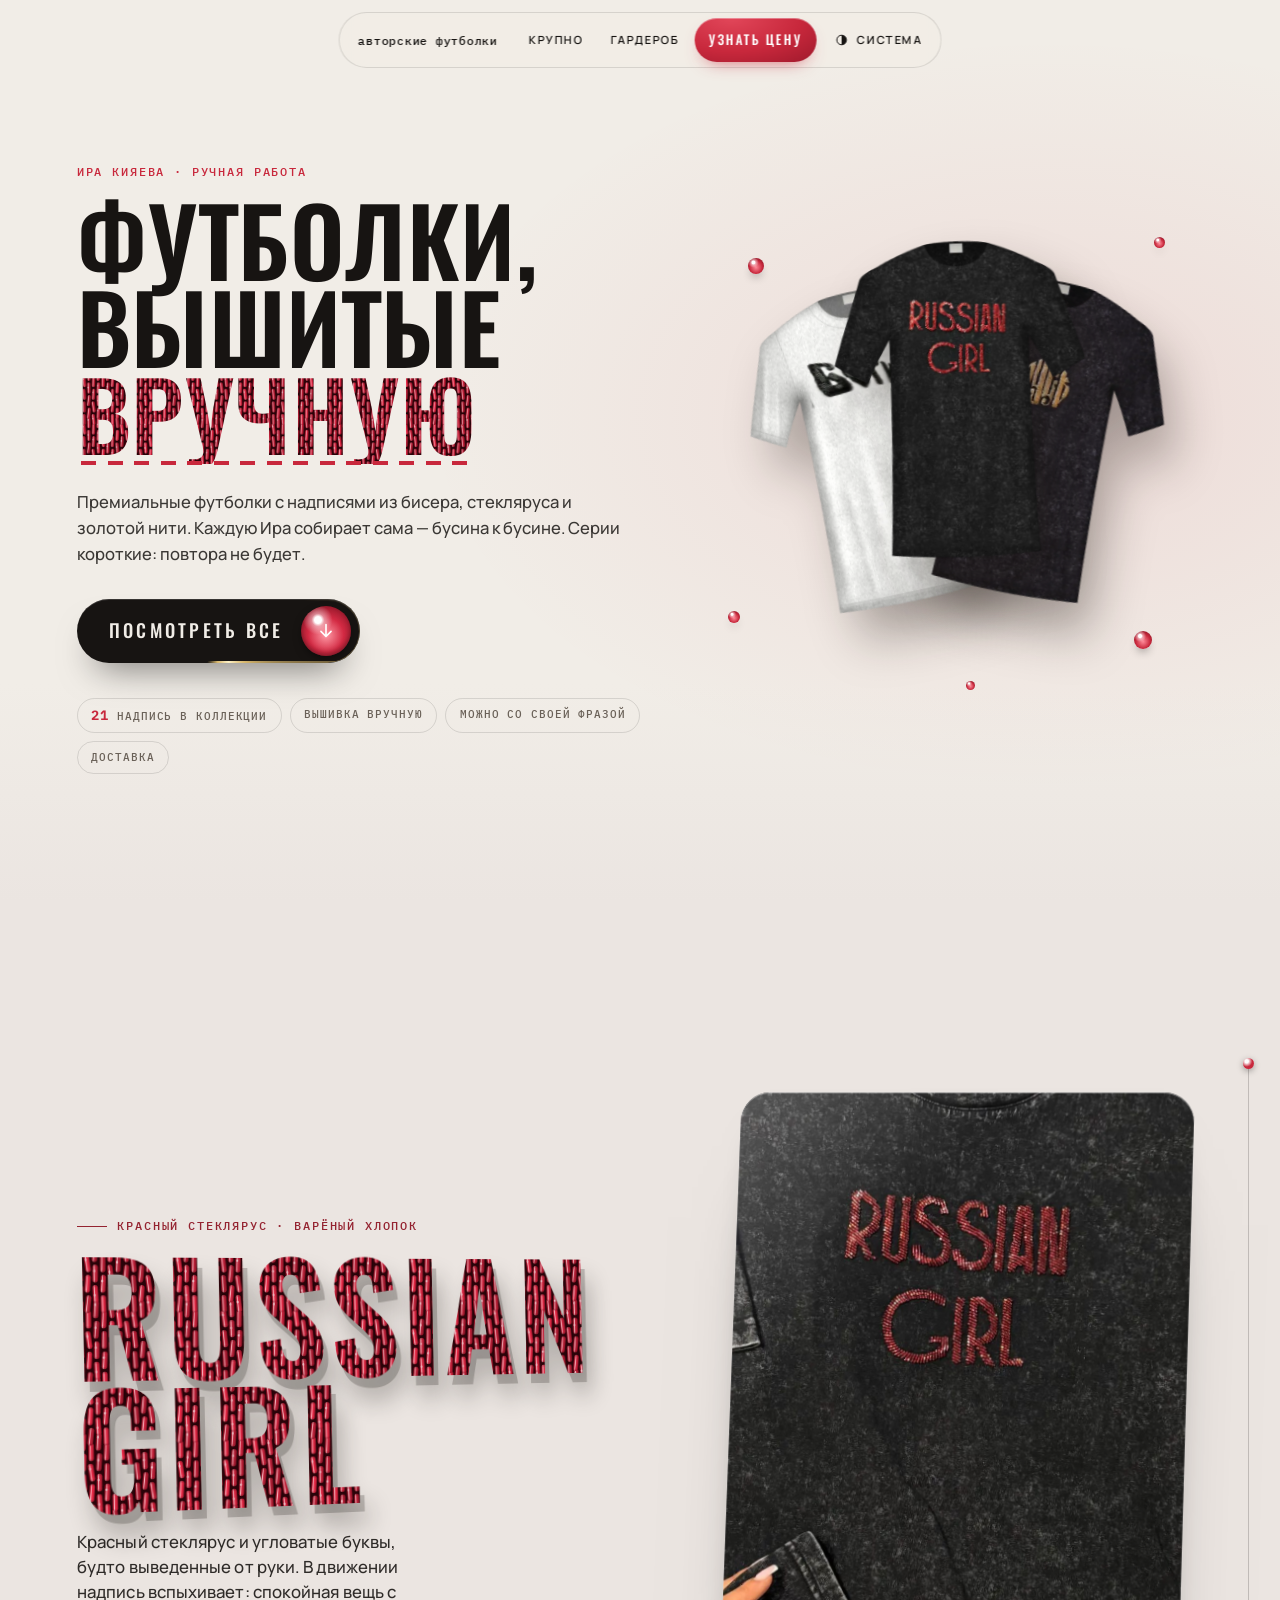
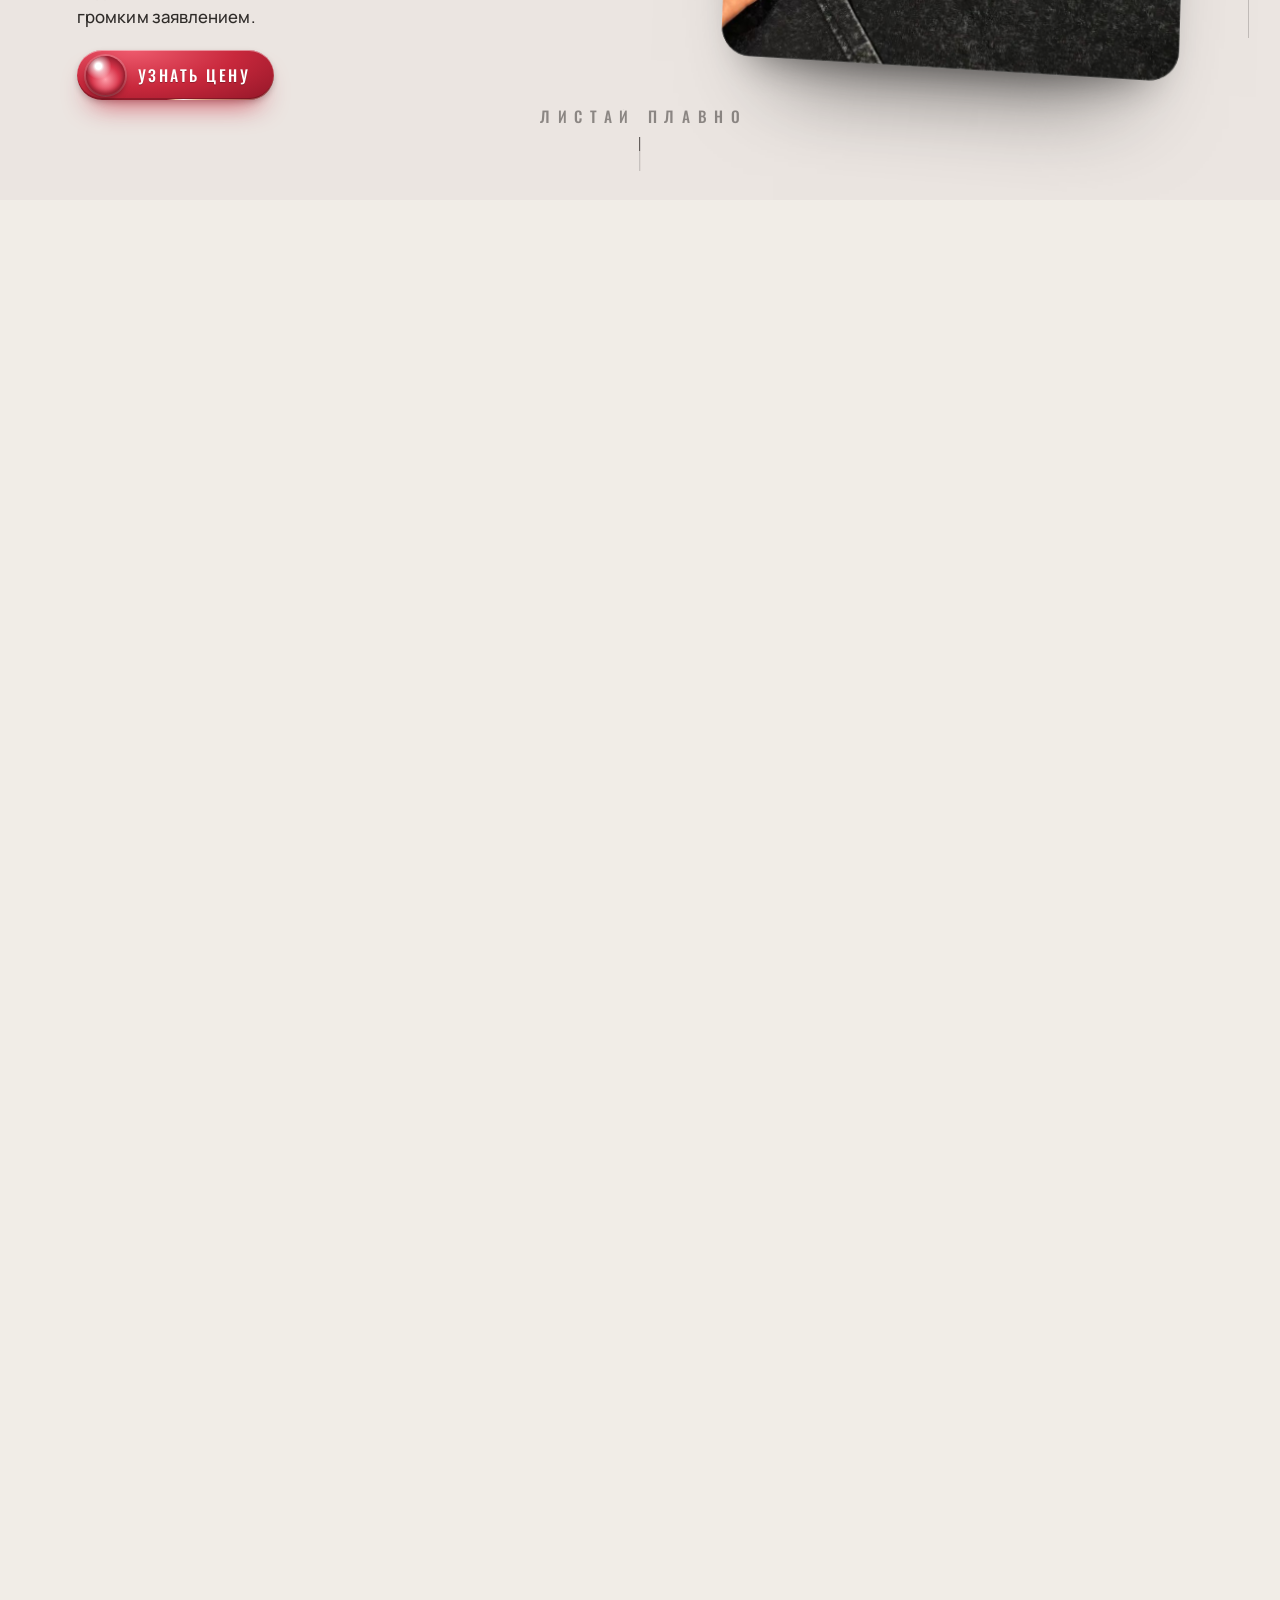
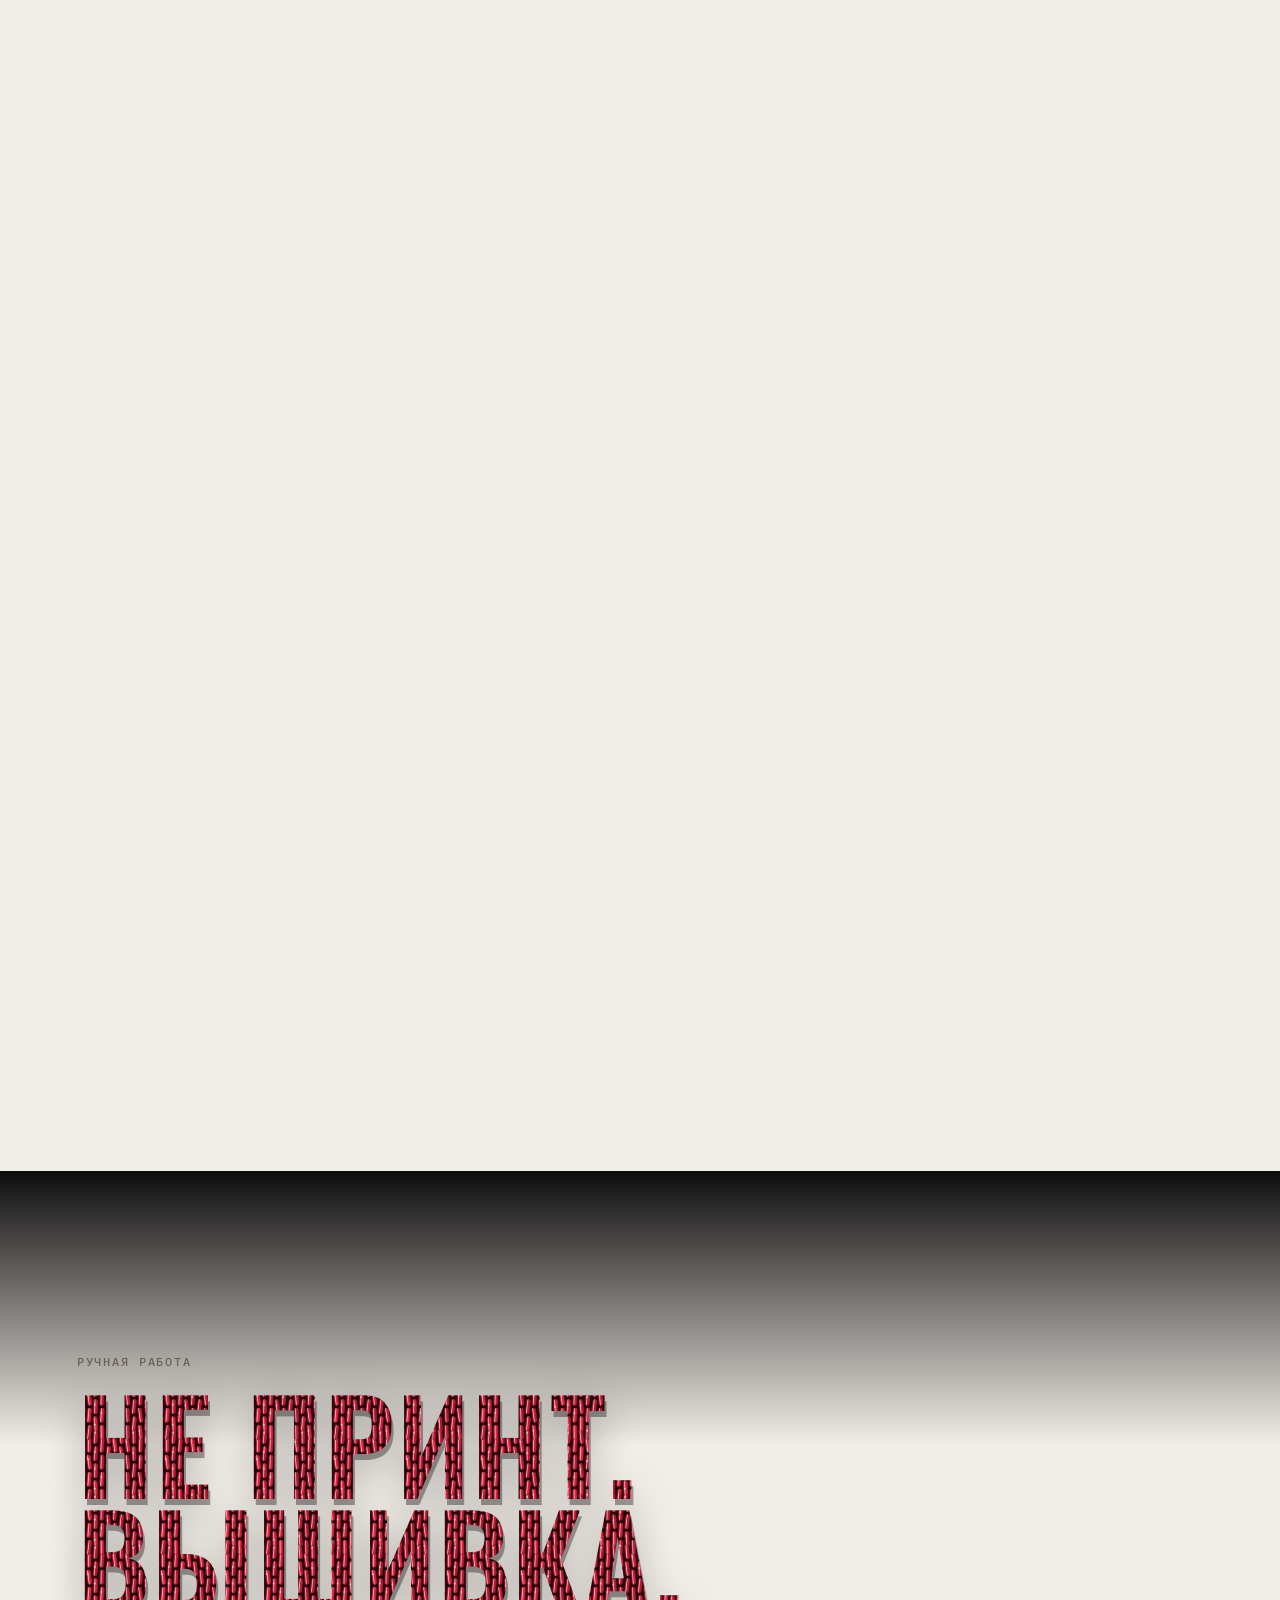
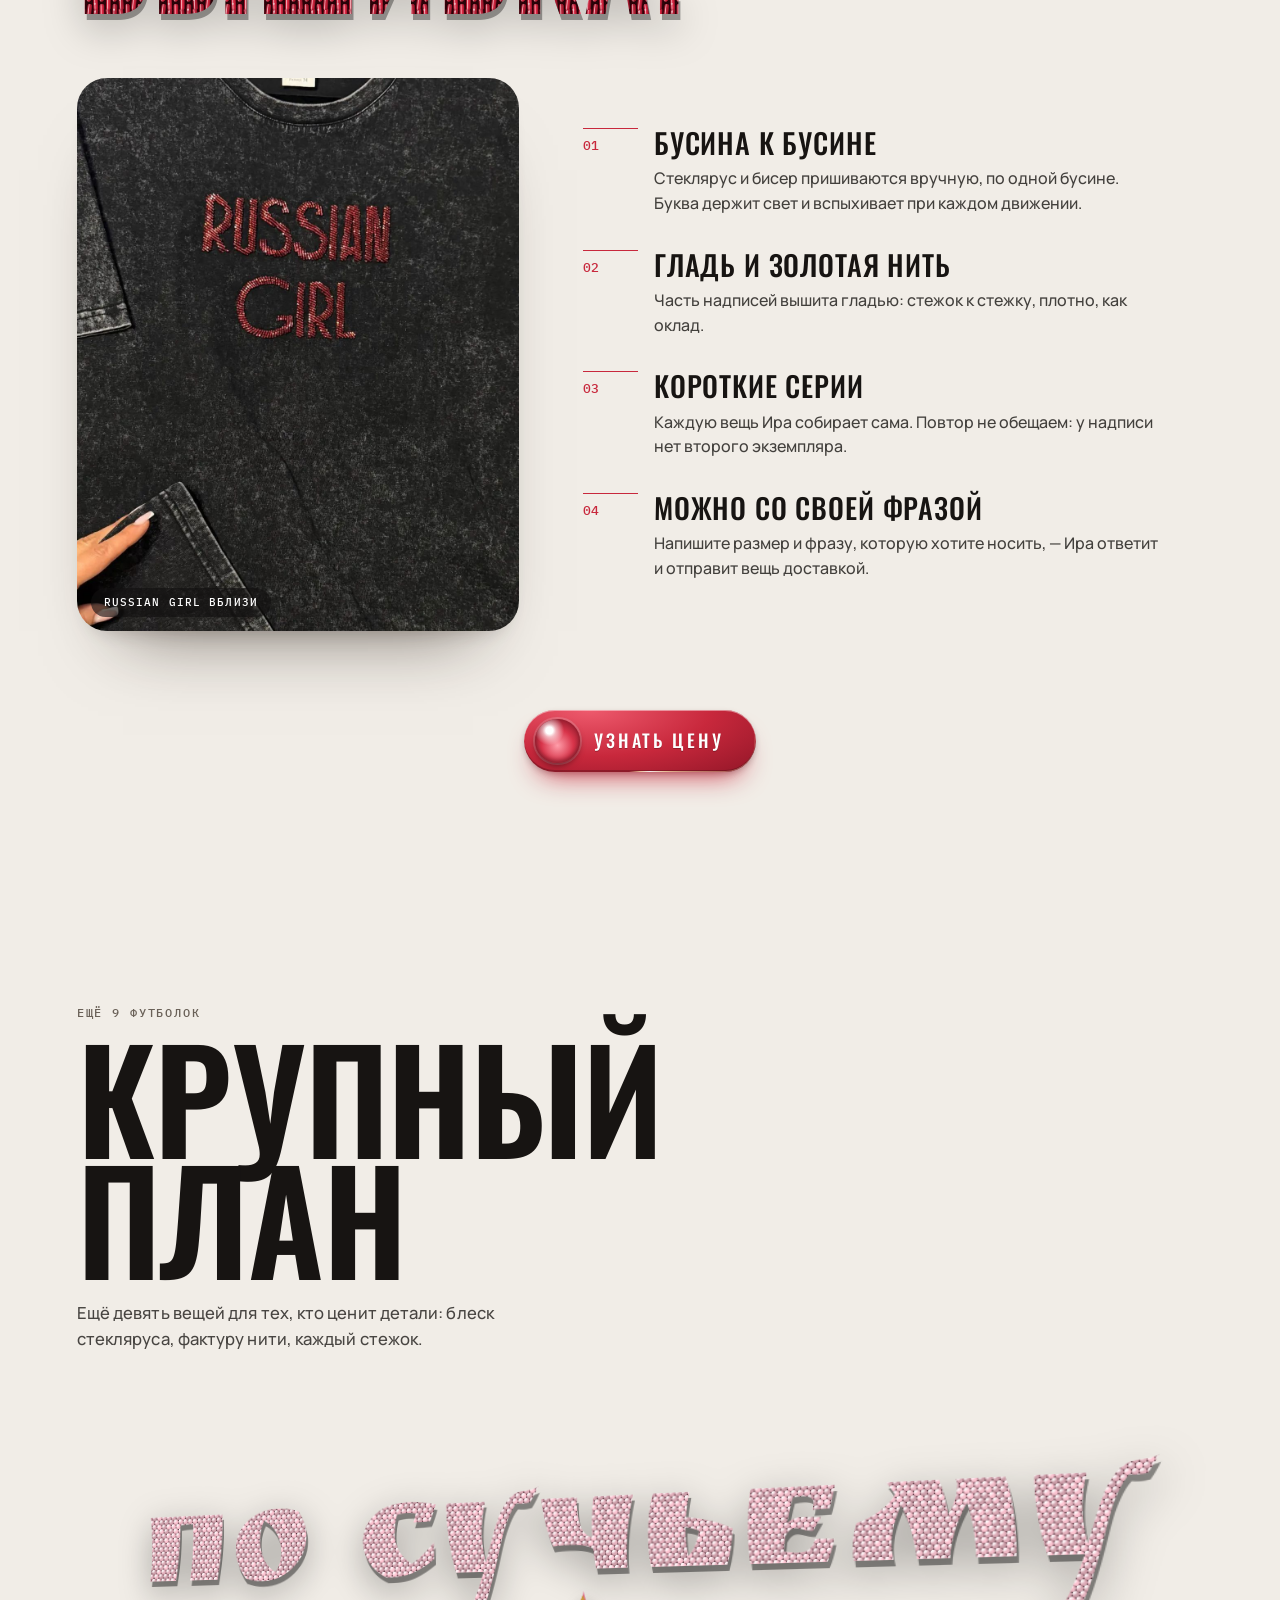
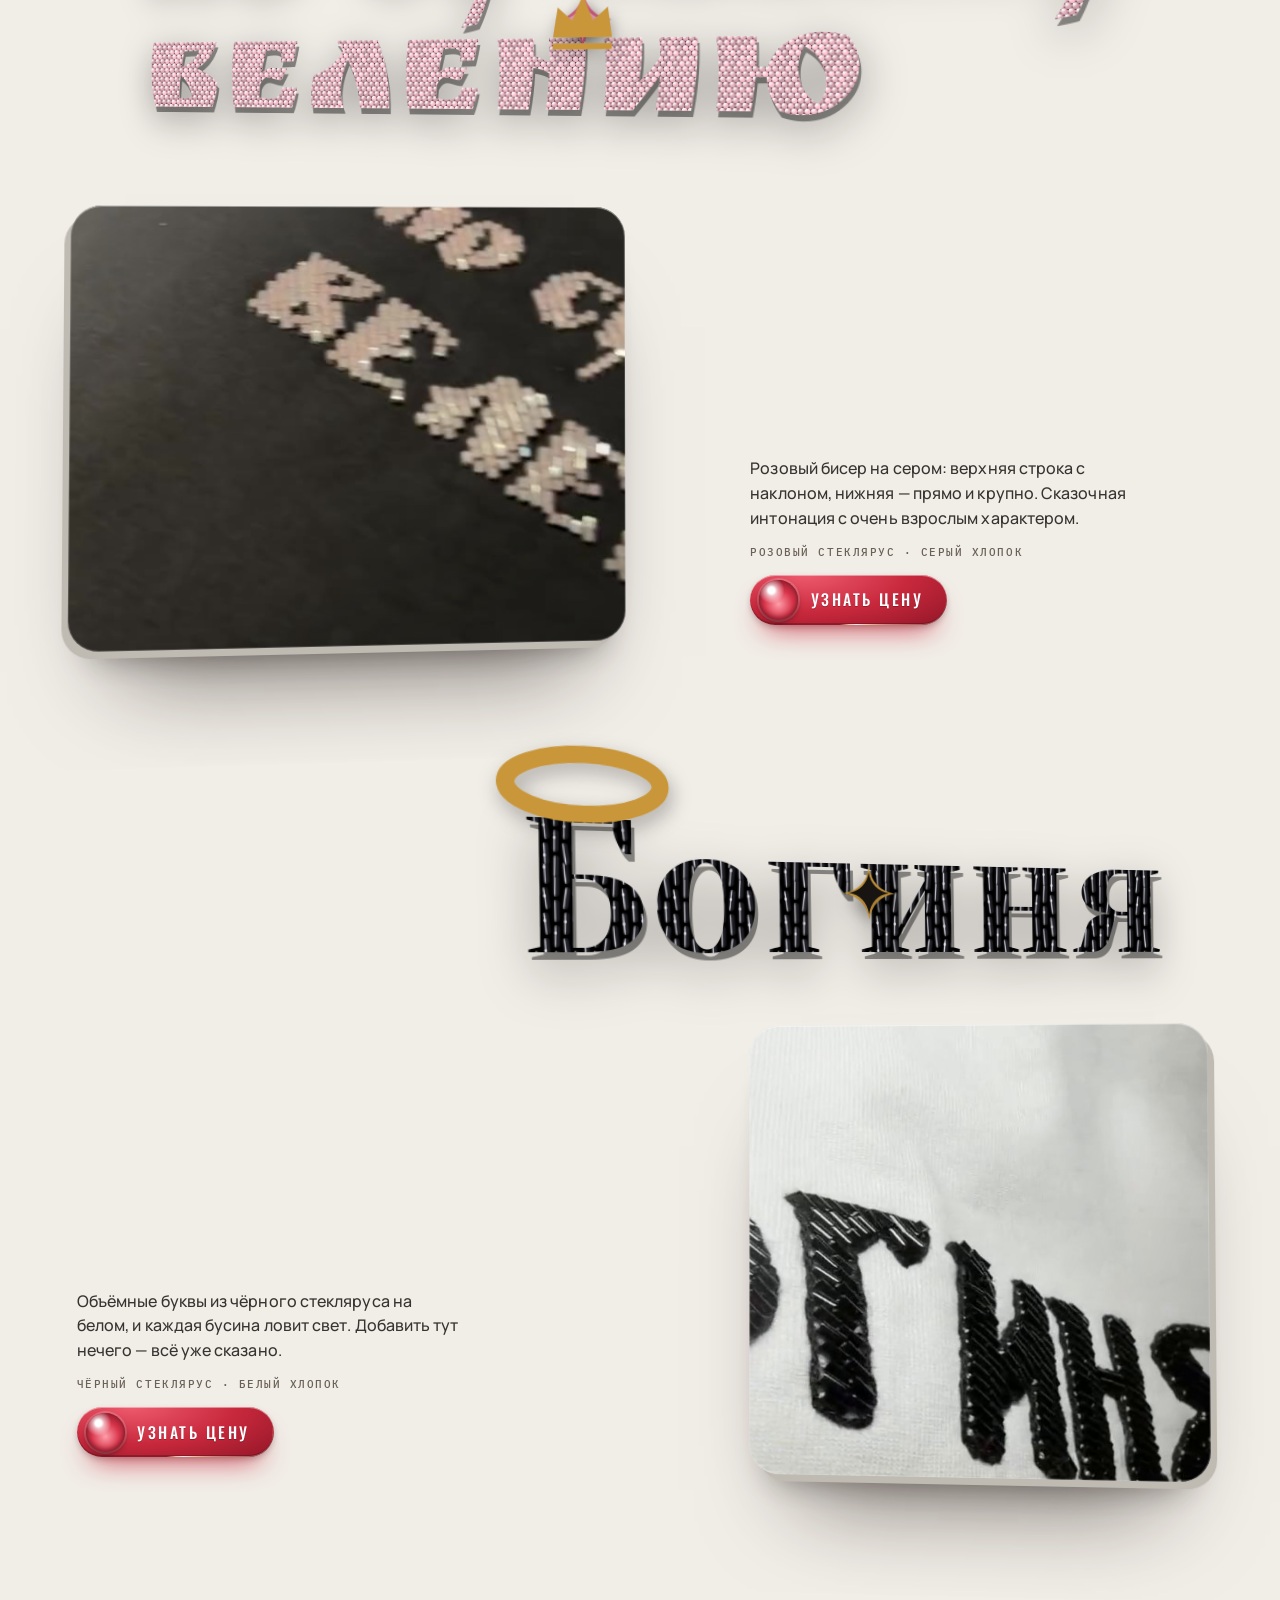
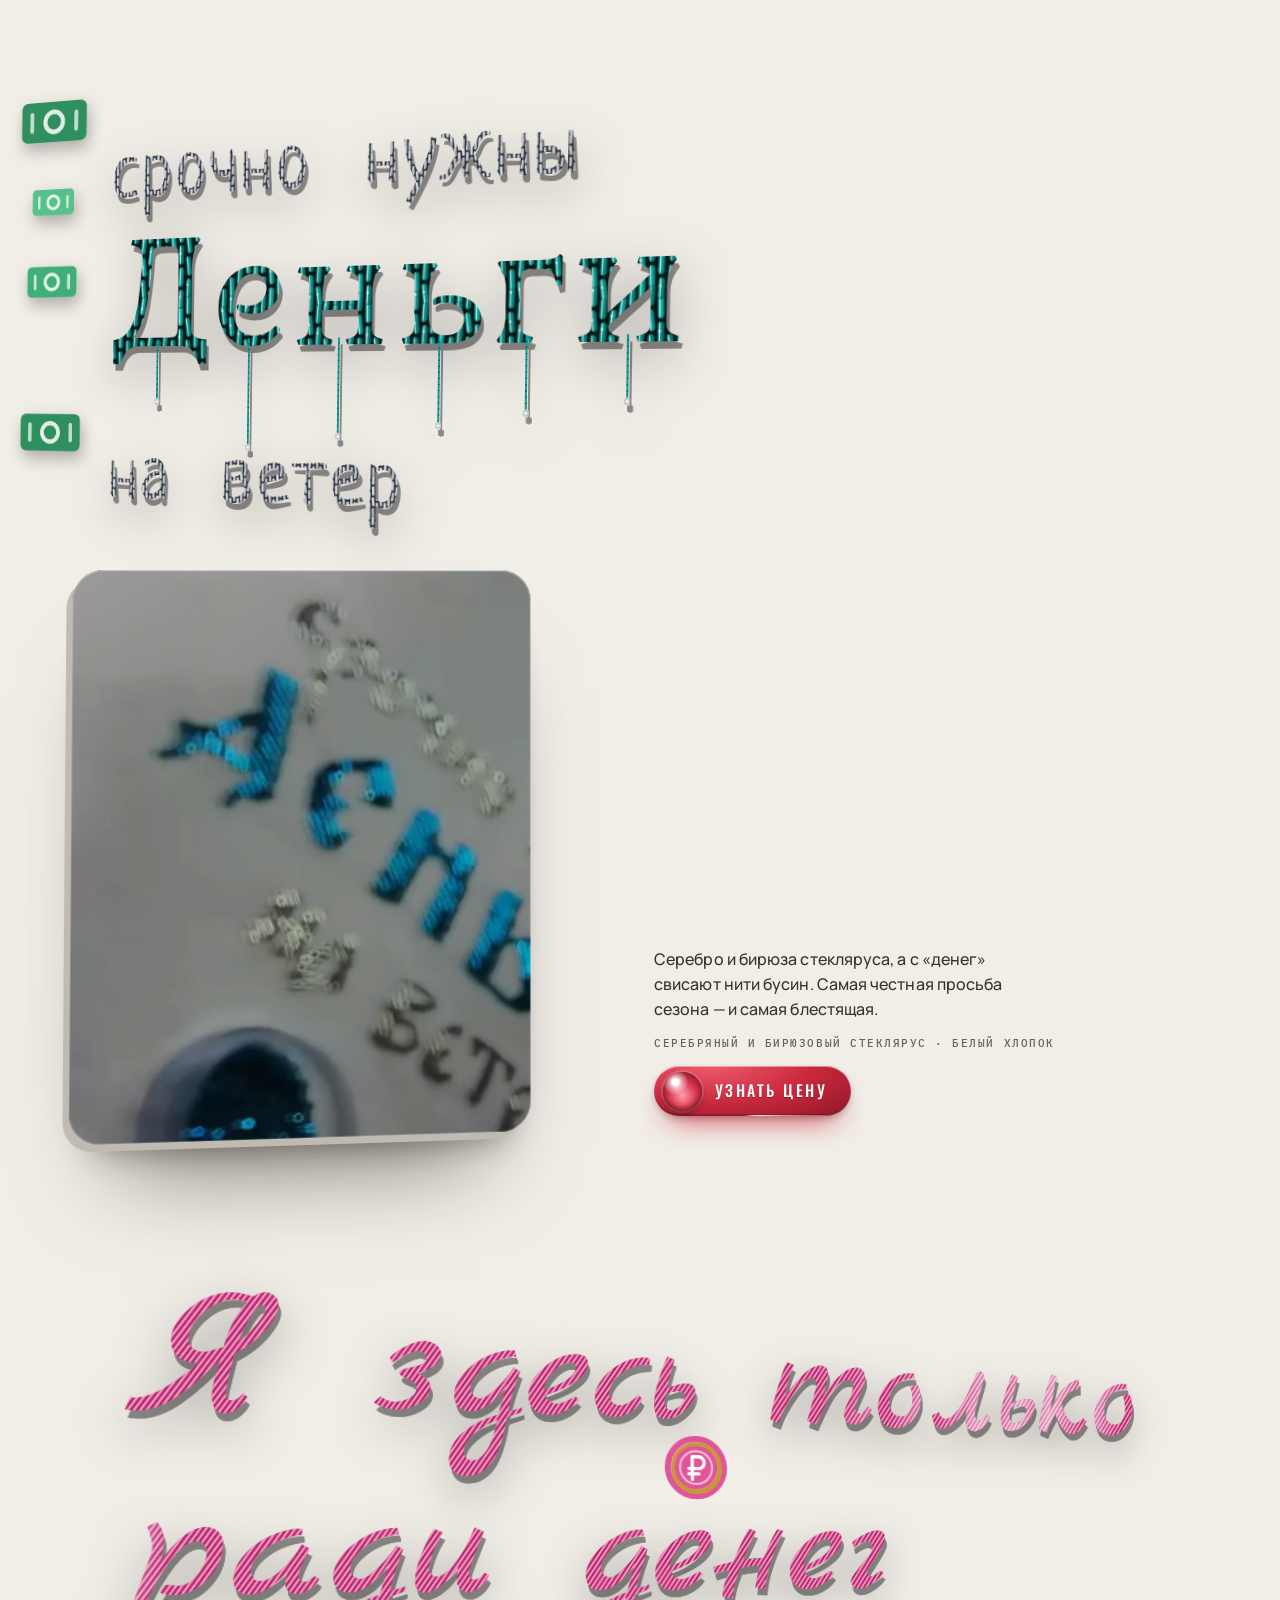
==== commit 0332ecac: "Описания, живые карточки, упаковка, «Посмотреть все», плавные переходы - все описания вещей переписа" ====
--- a/index.html
+++ b/index.html
@@ -27,7 +27,7 @@
 <link rel="preload" as="font" type="font/woff2" crossorigin href="fonts/oswald-v-cyrillic-735e90.woff2">
 <link rel="preload" as="font" type="font/woff2" crossorigin href="fonts/manrope-cyrillic-d8fc94.woff2">
 <link rel="preload" as="font" type="font/woff2" crossorigin href="fonts/cormorantgaramond-cyrillic-a062b9.woff2">
-<link rel="stylesheet" href="styles.css?v=20261020c">
+<link rel="stylesheet" href="styles.css?v=20261020g">
 <script type="application/ld+json">{"@context": "https://schema.org", "@type": "Organization", "name": "Авторские футболки Иры Кияевой", "url": "https://jocehabuwa643-svg.github.io/avtorskie-futbolki/", "description": "Футболки с вышивкой и бисером ручной работы, короткие серии", "image": "https://jocehabuwa643-svg.github.io/avtorskie-futbolki/film/og.jpg", "founder": {"@type": "Person", "name": "Ира Кияева"}, "sameAs": ["https://www.instagram.com/kiyaeva_irina/", "https://vk.ru/i.kiaeva"]}</script>
 <script>
 (function(){var d=document.documentElement;try{var t=localStorage.getItem("kiyaeva-theme");d.setAttribute("data-theme",t==="light"||t==="dark"?t:"system");}catch(e){}
@@ -59,8 +59,7 @@
     <h1 id="intro-h" class="intro-h"><span class="ih">Футболки,</span> <span class="ih">вышитые</span> <span class="ih ih-acc">вручную</span></h1>
     <p class="intro-lede">Премиальные футболки с надписями из бисера, стекляруса и золотой нити. Каждую Ира собирает сама — бусина к бусине. Серии короткие: повтора не будет.</p>
     <div class="intro-cta">
-      <button type="button" class="price price-xl" data-price><span class="pr-b" aria-hidden="true"></span><span class="pr-t">Узнать цену</span></button>
-      <a class="intro-more" href="#film">Смотреть футболки</a>
+      <a class="watch" href="#film" id="watch"><span class="w-t">Посмотреть все</span><span class="w-a" aria-hidden="true"><svg viewBox="0 0 24 24"><path d="M12 5v13M6.5 12.5 12 18l5.5-5.5" fill="none" stroke="currentColor" stroke-width="1.8" stroke-linecap="round" stroke-linejoin="round"/></svg></span></a>
     </div>
     <ul class="intro-facts" aria-label="Коротко">
       <li><b>21</b> надпись в коллекции</li>
@@ -97,7 +96,7 @@
         <figure class="ch-media"><img src="film/rg-macro.jpg" alt="RUSSIAN GIRL красным стеклярусом на варёной футболке" loading="lazy" decoding="async"></figure>
         <p class="kicker">красный стеклярус · варёный хлопок</p>
         <h2 class="t t-rg" data-sparks="3" data-reveal="slam">RUSSIAN<br>GIRL</h2>
-        <p class="deck">Красный стеклярус ждали из Москвы две недели: другой оттенок не подошёл. Буквы собраны по бусине и загораются, когда поворачиваешься.</p>
+        <p class="deck">Красный стеклярус и угловатые буквы, будто выведенные от руки. В движении надпись вспыхивает: спокойная вещь с громким заявлением.</p>
       </article>
 
       <article class="ch" id="lama" data-side="l" data-aspect="1" data-tilt="11,-2.2,2" data-len="1.25" data-bg="#f1f0ec" data-bg-d="#161616" data-ink="#111111" data-ink-d="#f2f0ea" data-acc="#111111"
@@ -105,7 +104,7 @@
         <figure class="ch-media"><img src="film/b-lama.jpg" alt="Белая футболка NO PROBLLAMA с ламой в очках, под кожаной курткой" loading="lazy" decoding="async"></figure>
         <p class="kicker">чёрная нить · белый хлопок</p>
         <h2 class="t t-lama" data-reveal="stitch">NO PROBLLAMA</h2>
-        <p class="deck">Лама нарисована одной чёрной строчкой, а очки-авиаторы собраны из бисера и переливаются на свету.</p>
+        <p class="deck">Лама в авиаторах нарисована одной чёрной линией, очки выложены бисером. Для тех, у кого на любую драму один спокойный ответ.</p>
       </article>
 
       <article class="ch" id="more" data-item="МОРЕ" data-side="r" data-aspect=".8" data-tilt="-13,2.4,3" data-len="1" data-bg="#e2e9ec" data-bg-d="#101a20" data-ink="#122029" data-ink-d="#e6f1f5" data-acc="#1f9fd0"
@@ -113,7 +112,7 @@
         <figure class="ch-media"><img src="film/f-more.jpg" alt="Чёрная футболка МОРЕ с китами внутри букв" loading="lazy" decoding="async"></figure>
         <p class="kicker">гладь · голубая и песочная нить</p>
         <h2 class="t t-more" data-reveal="wave">МОРЕ<span class="sub">обнимет, закопает в пески…</span></h2>
-        <p class="deck">Киты живут внутри букв: у каждого своя спина и свой хвост, вышитые гладью стежок к стежку.</p>
+        <p class="deck">Голубая гладь, а внутри букв плывут киты. Ниже песочная приписка — для тех, кого море так и не отпустило.</p>
       </article>
 
       <article class="ch" id="dome" data-side="l" data-aspect="1" data-tilt="9,1.8,-2" data-len="1.25" data-bg="#15120e" data-bg-d="#15120e" data-ink="#f1e7d3" data-ink-d="#f1e7d3" data-acc="#c9a24a"
@@ -121,7 +120,7 @@
         <figure class="ch-media"><img src="film/b-dome.jpg" alt="Варёная футболка: слово РУСЬ вязью в форме купола, вышито золотой нитью" loading="lazy" decoding="async"></figure>
         <p class="kicker">золотая нить · варёный хлопок</p>
         <h2 class="t t-dome" data-sparks="3" data-reveal="emblem" data-label="Русь"><svg class="emb" viewBox="-6 -6 286 311" aria-hidden="true" focusable="false"><defs><linearGradient id="rus-g" x1="0" y1="0" x2=".9" y2="1"><stop offset="0" stop-color="#f7e6ad"/><stop offset=".32" stop-color="#d9b15d"/><stop offset=".55" stop-color="#a5772b"/><stop offset=".78" stop-color="#ecd08a"/><stop offset="1" stop-color="#8c6425"/></linearGradient><pattern id="rus-st" width="4.2" height="4.2" patternUnits="userSpaceOnUse" patternTransform="rotate(-58)"><path d="M0 1.2H4.2" stroke="#5a3d14" stroke-opacity=".38" stroke-width="1"/></pattern><clipPath id="rus-c"><path fill-rule="evenodd" clip-rule="evenodd" d="M212.7 92.3 208.0 93.7 207.7 97.7 206.3 99.3 206.3 111.0 205.3 113.7 208.7 126.7 206.3 131.3 209.3 134.3 209.3 137.3 207.3 140.0 212.0 150.3 213.0 155.7 210.7 173.7 213.0 193.7 211.0 218.3 212.0 229.7 213.7 231.3 214.7 238.3 212.7 250.3 213.3 258.7 211.7 262.3 214.3 267.7 214.0 271.3 216.0 275.7 216.0 280.3 222.3 285.3 224.0 285.3 226.0 283.3 228.7 283.3 240.7 278.3 242.7 257.3 246.0 255.0 246.0 251.7 253.7 238.3 253.7 235.0 256.3 232.0 256.7 228.3 258.3 226.3 258.0 223.7 266.3 216.0 271.3 207.3 271.0 191.3 272.7 189.7 271.7 185.7 273.7 176.7 271.0 167.0 263.3 155.0 254.3 154.3 251.7 155.3 238.3 146.3 240.7 142.7 247.7 142.7 251.7 139.3 252.0 133.3 248.7 126.7 245.0 125.0 243.7 120.3 232.0 121.0 232.0 116.7 230.7 114.7 231.3 108.3 229.7 102.7Z M235.3 155.7 247.0 161.0 250.7 168.0 249.3 173.3 250.3 178.0 249.0 181.7 250.0 192.3 248.3 194.7 247.3 201.7 248.7 203.7 248.0 208.0 248.7 212.0 250.3 214.0 251.0 223.0 249.7 228.0 243.0 234.7 240.3 232.3 241.3 226.7 239.7 222.7 240.3 210.3 239.7 199.3 238.3 198.0 239.3 193.0 238.7 169.7 235.7 162.3Z M61.7 89.3 52.0 92.3 48.7 94.3 46.7 97.7 44.3 97.7 40.0 100.3 36.0 104.3 35.3 109.0 24.3 119.7 15.3 138.7 7.3 148.0 6.7 153.0 3.3 157.7 3.3 160.7 0.0 169.7 0.0 174.7 1.7 178.7 2.3 199.7 4.7 201.7 4.7 204.7 8.3 209.0 8.7 212.7 14.7 223.3 17.3 224.0 18.0 229.7 21.3 232.7 22.3 236.3 30.0 243.7 31.0 250.0 34.0 251.3 34.0 258.0 36.0 261.7 36.7 268.0 43.0 287.7 45.0 290.0 53.3 293.0 57.0 293.0 59.7 290.0 64.0 291.7 66.3 289.3 64.3 267.7 60.0 261.3 58.0 254.0 54.0 249.0 46.0 229.0 46.3 222.7 49.3 215.0 49.0 211.7 52.3 208.0 52.7 204.7 62.0 196.0 63.0 191.3 67.7 182.0 69.7 170.7 69.3 152.0 71.7 143.3 67.3 129.0 68.3 128.0 68.3 116.7 70.0 113.0 67.0 109.0 68.0 103.7 65.3 91.7 62.7 91.0Z M42.0 115.3 42.7 124.0 44.0 126.0 43.3 152.7 44.3 172.3 42.3 175.3 42.3 181.0 41.0 182.7 42.3 187.0 40.0 190.0 42.3 203.7 41.0 205.0 39.3 214.0 36.7 214.7 35.3 213.3 35.0 209.0 32.7 206.0 32.0 200.7 29.3 199.3 30.0 190.0 28.3 188.0 28.3 181.0 25.7 168.7 28.3 165.3 29.7 145.0 31.0 142.0 30.3 137.3 28.7 135.7 29.3 129.7 40.0 116.3Z M125.7 37.7 125.3 39.7 121.3 42.0 121.3 44.0 117.7 46.7 115.7 51.7 108.0 57.3 108.0 60.3 106.3 63.3 106.0 67.7 108.0 70.3 108.0 73.7 106.3 74.7 107.0 82.7 108.7 85.3 106.7 86.3 105.3 90.3 108.0 114.7 106.3 116.0 106.7 131.7 105.7 132.7 106.3 163.7 107.7 166.0 106.7 170.0 108.3 171.7 106.3 175.7 106.0 187.3 108.0 192.3 106.0 193.7 98.3 193.3 95.7 191.7 95.7 177.7 96.7 176.3 95.7 172.0 97.3 166.7 96.0 165.7 96.3 162.3 93.7 153.0 93.7 145.3 95.0 138.7 94.7 121.7 97.0 107.3 93.7 88.7 94.7 81.0 92.7 79.0 92.0 73.7 89.7 72.7 82.3 74.3 77.0 79.7 78.0 86.0 76.7 87.0 77.3 96.0 75.3 106.3 76.3 110.3 75.0 117.3 76.0 126.7 73.7 143.3 74.7 146.0 74.0 164.7 76.0 168.0 76.3 171.7 78.0 173.3 77.7 193.0 80.7 204.3 88.3 205.0 91.3 203.0 101.3 205.0 104.3 204.3 112.7 212.7 109.3 221.3 110.3 223.7 110.0 233.0 111.3 236.0 109.3 238.3 109.0 244.7 111.3 255.0 110.3 259.3 111.7 261.7 112.7 274.3 114.0 276.0 111.0 281.7 107.0 279.7 105.3 282.3 102.7 281.0 101.3 276.3 101.7 271.3 99.7 267.7 99.3 260.7 102.3 241.0 102.0 231.3 100.0 226.3 101.0 222.0 98.7 220.7 96.7 217.3 93.0 217.3 91.3 216.0 88.3 216.0 79.3 219.3 77.3 222.3 77.0 225.7 75.0 226.7 76.0 230.0 75.3 233.0 80.7 240.7 88.3 242.0 92.0 245.3 86.7 252.0 82.3 254.7 82.0 258.7 77.7 265.0 78.3 268.0 76.3 273.7 75.7 286.3 76.7 297.3 78.3 298.0 85.7 296.7 96.0 298.7 104.7 298.7 113.7 297.3 115.3 295.3 118.3 295.3 120.0 293.3 134.7 295.0 141.7 292.3 142.7 281.3 141.7 278.0 142.3 271.0 141.0 268.0 144.0 264.0 144.0 255.7 142.0 252.7 142.0 243.0 144.3 237.0 144.3 228.3 143.0 226.7 143.3 221.3 142.3 220.0 143.0 217.3 148.0 219.7 146.3 226.3 147.3 230.0 146.3 236.7 149.0 239.3 149.7 243.3 154.0 243.7 155.7 241.0 158.0 241.3 159.3 239.0 167.0 237.0 169.7 233.0 177.3 230.7 183.3 233.3 189.7 239.0 191.7 245.0 196.7 248.7 194.3 253.3 194.7 256.3 193.0 259.0 191.7 269.7 186.0 275.7 177.3 279.0 176.3 281.3 170.0 280.0 168.3 274.7 169.3 271.7 172.0 271.7 173.0 268.7 176.0 267.3 177.0 259.0 174.0 252.0 171.0 250.3 162.7 250.0 162.0 252.7 159.3 253.7 159.7 256.7 158.0 258.7 159.7 266.3 158.3 270.0 160.3 273.7 158.7 275.3 164.0 279.0 165.7 284.0 175.7 285.7 176.7 287.3 178.3 287.3 180.3 286.0 185.3 285.7 190.3 282.0 193.3 281.7 198.3 275.3 198.3 271.0 200.0 269.3 200.7 261.0 203.0 254.7 204.3 239.3 202.7 237.3 204.0 232.7 202.3 211.0 203.7 202.0 201.3 194.0 202.3 186.7 200.3 182.0 197.3 180.0 196.7 175.0 189.7 170.3 189.7 168.7 193.3 165.0 199.7 165.3 204.3 160.7 204.3 153.7 202.0 151.3 202.3 147.0 200.3 145.7 192.3 145.0 182.0 150.7 182.0 160.7 183.7 162.7 182.0 167.3 182.3 184.0 184.0 185.7 183.0 191.3 183.3 200.0 182.0 201.7 183.7 206.3 182.0 208.0 181.7 211.7 184.3 218.7 182.0 221.7 177.7 220.7 176.3 223.0 175.0 223.0 173.0 221.3 174.3 218.3 174.0 199.7 172.7 198.0 173.3 179.7 172.3 178.3 172.7 161.0 171.3 158.7 172.3 149.3 169.7 134.3 170.0 128.0 168.7 122.7 169.3 112.7 168.0 110.7 167.0 102.0 167.7 96.7 166.7 95.3 167.0 91.3 165.7 90.0 166.3 84.3 168.7 80.0 167.3 74.3 170.0 73.0 176.7 77.7 176.0 82.0 178.3 90.3 178.0 116.0 180.0 118.7 178.7 123.7 180.7 125.7 180.3 129.0 182.7 132.7 192.3 133.3 196.7 130.3 196.3 116.0 194.3 113.3 188.7 114.0 188.0 112.0 193.3 107.0 194.7 99.7 196.0 98.3 199.0 98.7 202.3 95.0 201.3 92.0 202.0 86.3 183.0 74.3 177.3 69.3 159.3 60.7 145.0 49.3 140.3 49.0 138.7 51.0 138.0 54.0 139.0 58.0 137.7 61.3 142.3 67.0 141.0 73.7 142.7 75.3 141.7 79.0 143.0 80.3 141.7 84.0 143.7 138.0 143.3 142.0 141.3 142.7 140.7 144.7 141.3 147.0 144.0 147.7 144.0 158.3 142.3 159.7 144.0 171.3 142.7 174.0 146.0 180.3 146.0 184.0 144.3 187.7 146.7 189.0 146.7 199.0 145.0 202.7 145.7 207.3 144.0 208.7 145.3 214.0 142.7 216.3 141.7 209.7 140.0 207.0 140.3 195.0 138.3 189.7 139.7 183.0 136.3 172.0 136.7 164.3 134.7 155.0 136.7 150.0 136.7 142.7 134.7 140.0 133.7 133.7 135.3 128.7 135.0 116.7 133.0 112.3 133.7 106.7 132.3 103.7 133.0 87.7 132.0 86.7 131.7 80.3 132.7 78.7 130.0 75.7 130.3 72.0 128.3 69.7 129.3 63.7 128.0 57.7 129.0 54.0 127.3 52.3 128.3 47.3 127.0 44.3 128.7 39.0Z M137.0 1.0 128.0 0.0 122.3 2.0 120.3 4.0 118.3 15.0 121.0 21.3 124.3 24.7 122.7 27.0 124.0 31.3 130.3 29.3 130.0 24.3 128.3 22.0 134.3 19.0 140.0 13.7 139.7 7.3Z"/></clipPath></defs><g class="emb-fill"><path class="emb-a" fill="url(#rus-g)" fill-rule="evenodd" d="M212.7 92.3 208.0 93.7 207.7 97.7 206.3 99.3 206.3 111.0 205.3 113.7 208.7 126.7 206.3 131.3 209.3 134.3 209.3 137.3 207.3 140.0 212.0 150.3 213.0 155.7 210.7 173.7 213.0 193.7 211.0 218.3 212.0 229.7 213.7 231.3 214.7 238.3 212.7 250.3 213.3 258.7 211.7 262.3 214.3 267.7 214.0 271.3 216.0 275.7 216.0 280.3 222.3 285.3 224.0 285.3 226.0 283.3 228.7 283.3 240.7 278.3 242.7 257.3 246.0 255.0 246.0 251.7 253.7 238.3 253.7 235.0 256.3 232.0 256.7 228.3 258.3 226.3 258.0 223.7 266.3 216.0 271.3 207.3 271.0 191.3 272.7 189.7 271.7 185.7 273.7 176.7 271.0 167.0 263.3 155.0 254.3 154.3 251.7 155.3 238.3 146.3 240.7 142.7 247.7 142.7 251.7 139.3 252.0 133.3 248.7 126.7 245.0 125.0 243.7 120.3 232.0 121.0 232.0 116.7 230.7 114.7 231.3 108.3 229.7 102.7Z M235.3 155.7 247.0 161.0 250.7 168.0 249.3 173.3 250.3 178.0 249.0 181.7 250.0 192.3 248.3 194.7 247.3 201.7 248.7 203.7 248.0 208.0 248.7 212.0 250.3 214.0 251.0 223.0 249.7 228.0 243.0 234.7 240.3 232.3 241.3 226.7 239.7 222.7 240.3 210.3 239.7 199.3 238.3 198.0 239.3 193.0 238.7 169.7 235.7 162.3Z M61.7 89.3 52.0 92.3 48.7 94.3 46.7 97.7 44.3 97.7 40.0 100.3 36.0 104.3 35.3 109.0 24.3 119.7 15.3 138.7 7.3 148.0 6.7 153.0 3.3 157.7 3.3 160.7 0.0 169.7 0.0 174.7 1.7 178.7 2.3 199.7 4.7 201.7 4.7 204.7 8.3 209.0 8.7 212.7 14.7 223.3 17.3 224.0 18.0 229.7 21.3 232.7 22.3 236.3 30.0 243.7 31.0 250.0 34.0 251.3 34.0 258.0 36.0 261.7 36.7 268.0 43.0 287.7 45.0 290.0 53.3 293.0 57.0 293.0 59.7 290.0 64.0 291.7 66.3 289.3 64.3 267.7 60.0 261.3 58.0 254.0 54.0 249.0 46.0 229.0 46.3 222.7 49.3 215.0 49.0 211.7 52.3 208.0 52.7 204.7 62.0 196.0 63.0 191.3 67.7 182.0 69.7 170.7 69.3 152.0 71.7 143.3 67.3 129.0 68.3 128.0 68.3 116.7 70.0 113.0 67.0 109.0 68.0 103.7 65.3 91.7 62.7 91.0Z M42.0 115.3 42.7 124.0 44.0 126.0 43.3 152.7 44.3 172.3 42.3 175.3 42.3 181.0 41.0 182.7 42.3 187.0 40.0 190.0 42.3 203.7 41.0 205.0 39.3 214.0 36.7 214.7 35.3 213.3 35.0 209.0 32.7 206.0 32.0 200.7 29.3 199.3 30.0 190.0 28.3 188.0 28.3 181.0 25.7 168.7 28.3 165.3 29.7 145.0 31.0 142.0 30.3 137.3 28.7 135.7 29.3 129.7 40.0 116.3Z M125.7 37.7 125.3 39.7 121.3 42.0 121.3 44.0 117.7 46.7 115.7 51.7 108.0 57.3 108.0 60.3 106.3 63.3 106.0 67.7 108.0 70.3 108.0 73.7 106.3 74.7 107.0 82.7 108.7 85.3 106.7 86.3 105.3 90.3 108.0 114.7 106.3 116.0 106.7 131.7 105.7 132.7 106.3 163.7 107.7 166.0 106.7 170.0 108.3 171.7 106.3 175.7 106.0 187.3 108.0 192.3 106.0 193.7 98.3 193.3 95.7 191.7 95.7 177.7 96.7 176.3 95.7 172.0 97.3 166.7 96.0 165.7 96.3 162.3 93.7 153.0 93.7 145.3 95.0 138.7 94.7 121.7 97.0 107.3 93.7 88.7 94.7 81.0 92.7 79.0 92.0 73.7 89.7 72.7 82.3 74.3 77.0 79.7 78.0 86.0 76.7 87.0 77.3 96.0 75.3 106.3 76.3 110.3 75.0 117.3 76.0 126.7 73.7 143.3 74.7 146.0 74.0 164.7 76.0 168.0 76.3 171.7 78.0 173.3 77.7 193.0 80.7 204.3 88.3 205.0 91.3 203.0 101.3 205.0 104.3 204.3 112.7 212.7 109.3 221.3 110.3 223.7 110.0 233.0 111.3 236.0 109.3 238.3 109.0 244.7 111.3 255.0 110.3 259.3 111.7 261.7 112.7 274.3 114.0 276.0 111.0 281.7 107.0 279.7 105.3 282.3 102.7 281.0 101.3 276.3 101.7 271.3 99.7 267.7 99.3 260.7 102.3 241.0 102.0 231.3 100.0 226.3 101.0 222.0 98.7 220.7 96.7 217.3 93.0 217.3 91.3 216.0 88.3 216.0 79.3 219.3 77.3 222.3 77.0 225.7 75.0 226.7 76.0 230.0 75.3 233.0 80.7 240.7 88.3 242.0 92.0 245.3 86.7 252.0 82.3 254.7 82.0 258.7 77.7 265.0 78.3 268.0 76.3 273.7 75.7 286.3 76.7 297.3 78.3 298.0 85.7 296.7 96.0 298.7 104.7 298.7 113.7 297.3 115.3 295.3 118.3 295.3 120.0 293.3 134.7 295.0 141.7 292.3 142.7 281.3 141.7 278.0 142.3 271.0 141.0 268.0 144.0 264.0 144.0 255.7 142.0 252.7 142.0 243.0 144.3 237.0 144.3 228.3 143.0 226.7 143.3 221.3 142.3 220.0 143.0 217.3 148.0 219.7 146.3 226.3 147.3 230.0 146.3 236.7 149.0 239.3 149.7 243.3 154.0 243.7 155.7 241.0 158.0 241.3 159.3 239.0 167.0 237.0 169.7 233.0 177.3 230.7 183.3 233.3 189.7 239.0 191.7 245.0 196.7 248.7 194.3 253.3 194.7 256.3 193.0 259.0 191.7 269.7 186.0 275.7 177.3 279.0 176.3 281.3 170.0 280.0 168.3 274.7 169.3 271.7 172.0 271.7 173.0 268.7 176.0 267.3 177.0 259.0 174.0 252.0 171.0 250.3 162.7 250.0 162.0 252.7 159.3 253.7 159.7 256.7 158.0 258.7 159.7 266.3 158.3 270.0 160.3 273.7 158.7 275.3 164.0 279.0 165.7 284.0 175.7 285.7 176.7 287.3 178.3 287.3 180.3 286.0 185.3 285.7 190.3 282.0 193.3 281.7 198.3 275.3 198.3 271.0 200.0 269.3 200.7 261.0 203.0 254.7 204.3 239.3 202.7 237.3 204.0 232.7 202.3 211.0 203.7 202.0 201.3 194.0 202.3 186.7 200.3 182.0 197.3 180.0 196.7 175.0 189.7 170.3 189.7 168.7 193.3 165.0 199.7 165.3 204.3 160.7 204.3 153.7 202.0 151.3 202.3 147.0 200.3 145.7 192.3 145.0 182.0 150.7 182.0 160.7 183.7 162.7 182.0 167.3 182.3 184.0 184.0 185.7 183.0 191.3 183.3 200.0 182.0 201.7 183.7 206.3 182.0 208.0 181.7 211.7 184.3 218.7 182.0 221.7 177.7 220.7 176.3 223.0 175.0 223.0 173.0 221.3 174.3 218.3 174.0 199.7 172.7 198.0 173.3 179.7 172.3 178.3 172.7 161.0 171.3 158.7 172.3 149.3 169.7 134.3 170.0 128.0 168.7 122.7 169.3 112.7 168.0 110.7 167.0 102.0 167.7 96.7 166.7 95.3 167.0 91.3 165.7 90.0 166.3 84.3 168.7 80.0 167.3 74.3 170.0 73.0 176.7 77.7 176.0 82.0 178.3 90.3 178.0 116.0 180.0 118.7 178.7 123.7 180.7 125.7 180.3 129.0 182.7 132.7 192.3 133.3 196.7 130.3 196.3 116.0 194.3 113.3 188.7 114.0 188.0 112.0 193.3 107.0 194.7 99.7 196.0 98.3 199.0 98.7 202.3 95.0 201.3 92.0 202.0 86.3 183.0 74.3 177.3 69.3 159.3 60.7 145.0 49.3 140.3 49.0 138.7 51.0 138.0 54.0 139.0 58.0 137.7 61.3 142.3 67.0 141.0 73.7 142.7 75.3 141.7 79.0 143.0 80.3 141.7 84.0 143.7 138.0 143.3 142.0 141.3 142.7 140.7 144.7 141.3 147.0 144.0 147.7 144.0 158.3 142.3 159.7 144.0 171.3 142.7 174.0 146.0 180.3 146.0 184.0 144.3 187.7 146.7 189.0 146.7 199.0 145.0 202.7 145.7 207.3 144.0 208.7 145.3 214.0 142.7 216.3 141.7 209.7 140.0 207.0 140.3 195.0 138.3 189.7 139.7 183.0 136.3 172.0 136.7 164.3 134.7 155.0 136.7 150.0 136.7 142.7 134.7 140.0 133.7 133.7 135.3 128.7 135.0 116.7 133.0 112.3 133.7 106.7 132.3 103.7 133.0 87.7 132.0 86.7 131.7 80.3 132.7 78.7 130.0 75.7 130.3 72.0 128.3 69.7 129.3 63.7 128.0 57.7 129.0 54.0 127.3 52.3 128.3 47.3 127.0 44.3 128.7 39.0Z M137.0 1.0 128.0 0.0 122.3 2.0 120.3 4.0 118.3 15.0 121.0 21.3 124.3 24.7 122.7 27.0 124.0 31.3 130.3 29.3 130.0 24.3 128.3 22.0 134.3 19.0 140.0 13.7 139.7 7.3Z"/><path class="emb-b" fill="url(#rus-st)" fill-rule="evenodd" d="M212.7 92.3 208.0 93.7 207.7 97.7 206.3 99.3 206.3 111.0 205.3 113.7 208.7 126.7 206.3 131.3 209.3 134.3 209.3 137.3 207.3 140.0 212.0 150.3 213.0 155.7 210.7 173.7 213.0 193.7 211.0 218.3 212.0 229.7 213.7 231.3 214.7 238.3 212.7 250.3 213.3 258.7 211.7 262.3 214.3 267.7 214.0 271.3 216.0 275.7 216.0 280.3 222.3 285.3 224.0 285.3 226.0 283.3 228.7 283.3 240.7 278.3 242.7 257.3 246.0 255.0 246.0 251.7 253.7 238.3 253.7 235.0 256.3 232.0 256.7 228.3 258.3 226.3 258.0 223.7 266.3 216.0 271.3 207.3 271.0 191.3 272.7 189.7 271.7 185.7 273.7 176.7 271.0 167.0 263.3 155.0 254.3 154.3 251.7 155.3 238.3 146.3 240.7 142.7 247.7 142.7 251.7 139.3 252.0 133.3 248.7 126.7 245.0 125.0 243.7 120.3 232.0 121.0 232.0 116.7 230.7 114.7 231.3 108.3 229.7 102.7Z M235.3 155.7 247.0 161.0 250.7 168.0 249.3 173.3 250.3 178.0 249.0 181.7 250.0 192.3 248.3 194.7 247.3 201.7 248.7 203.7 248.0 208.0 248.7 212.0 250.3 214.0 251.0 223.0 249.7 228.0 243.0 234.7 240.3 232.3 241.3 226.7 239.7 222.7 240.3 210.3 239.7 199.3 238.3 198.0 239.3 193.0 238.7 169.7 235.7 162.3Z M61.7 89.3 52.0 92.3 48.7 94.3 46.7 97.7 44.3 97.7 40.0 100.3 36.0 104.3 35.3 109.0 24.3 119.7 15.3 138.7 7.3 148.0 6.7 153.0 3.3 157.7 3.3 160.7 0.0 169.7 0.0 174.7 1.7 178.7 2.3 199.7 4.7 201.7 4.7 204.7 8.3 209.0 8.7 212.7 14.7 223.3 17.3 224.0 18.0 229.7 21.3 232.7 22.3 236.3 30.0 243.7 31.0 250.0 34.0 251.3 34.0 258.0 36.0 261.7 36.7 268.0 43.0 287.7 45.0 290.0 53.3 293.0 57.0 293.0 59.7 290.0 64.0 291.7 66.3 289.3 64.3 267.7 60.0 261.3 58.0 254.0 54.0 249.0 46.0 229.0 46.3 222.7 49.3 215.0 49.0 211.7 52.3 208.0 52.7 204.7 62.0 196.0 63.0 191.3 67.7 182.0 69.7 170.7 69.3 152.0 71.7 143.3 67.3 129.0 68.3 128.0 68.3 116.7 70.0 113.0 67.0 109.0 68.0 103.7 65.3 91.7 62.7 91.0Z M42.0 115.3 42.7 124.0 44.0 126.0 43.3 152.7 44.3 172.3 42.3 175.3 42.3 181.0 41.0 182.7 42.3 187.0 40.0 190.0 42.3 203.7 41.0 205.0 39.3 214.0 36.7 214.7 35.3 213.3 35.0 209.0 32.7 206.0 32.0 200.7 29.3 199.3 30.0 190.0 28.3 188.0 28.3 181.0 25.7 168.7 28.3 165.3 29.7 145.0 31.0 142.0 30.3 137.3 28.7 135.7 29.3 129.7 40.0 116.3Z M125.7 37.7 125.3 39.7 121.3 42.0 121.3 44.0 117.7 46.7 115.7 51.7 108.0 57.3 108.0 60.3 106.3 63.3 106.0 67.7 108.0 70.3 108.0 73.7 106.3 74.7 107.0 82.7 108.7 85.3 106.7 86.3 105.3 90.3 108.0 114.7 106.3 116.0 106.7 131.7 105.7 132.7 106.3 163.7 107.7 166.0 106.7 170.0 108.3 171.7 106.3 175.7 106.0 187.3 108.0 192.3 106.0 193.7 98.3 193.3 95.7 191.7 95.7 177.7 96.7 176.3 95.7 172.0 97.3 166.7 96.0 165.7 96.3 162.3 93.7 153.0 93.7 145.3 95.0 138.7 94.7 121.7 97.0 107.3 93.7 88.7 94.7 81.0 92.7 79.0 92.0 73.7 89.7 72.7 82.3 74.3 77.0 79.7 78.0 86.0 76.7 87.0 77.3 96.0 75.3 106.3 76.3 110.3 75.0 117.3 76.0 126.7 73.7 143.3 74.7 146.0 74.0 164.7 76.0 168.0 76.3 171.7 78.0 173.3 77.7 193.0 80.7 204.3 88.3 205.0 91.3 203.0 101.3 205.0 104.3 204.3 112.7 212.7 109.3 221.3 110.3 223.7 110.0 233.0 111.3 236.0 109.3 238.3 109.0 244.7 111.3 255.0 110.3 259.3 111.7 261.7 112.7 274.3 114.0 276.0 111.0 281.7 107.0 279.7 105.3 282.3 102.7 281.0 101.3 276.3 101.7 271.3 99.7 267.7 99.3 260.7 102.3 241.0 102.0 231.3 100.0 226.3 101.0 222.0 98.7 220.7 96.7 217.3 93.0 217.3 91.3 216.0 88.3 216.0 79.3 219.3 77.3 222.3 77.0 225.7 75.0 226.7 76.0 230.0 75.3 233.0 80.7 240.7 88.3 242.0 92.0 245.3 86.7 252.0 82.3 254.7 82.0 258.7 77.7 265.0 78.3 268.0 76.3 273.7 75.7 286.3 76.7 297.3 78.3 298.0 85.7 296.7 96.0 298.7 104.7 298.7 113.7 297.3 115.3 295.3 118.3 295.3 120.0 293.3 134.7 295.0 141.7 292.3 142.7 281.3 141.7 278.0 142.3 271.0 141.0 268.0 144.0 264.0 144.0 255.7 142.0 252.7 142.0 243.0 144.3 237.0 144.3 228.3 143.0 226.7 143.3 221.3 142.3 220.0 143.0 217.3 148.0 219.7 146.3 226.3 147.3 230.0 146.3 236.7 149.0 239.3 149.7 243.3 154.0 243.7 155.7 241.0 158.0 241.3 159.3 239.0 167.0 237.0 169.7 233.0 177.3 230.7 183.3 233.3 189.7 239.0 191.7 245.0 196.7 248.7 194.3 253.3 194.7 256.3 193.0 259.0 191.7 269.7 186.0 275.7 177.3 279.0 176.3 281.3 170.0 280.0 168.3 274.7 169.3 271.7 172.0 271.7 173.0 268.7 176.0 267.3 177.0 259.0 174.0 252.0 171.0 250.3 162.7 250.0 162.0 252.7 159.3 253.7 159.7 256.7 158.0 258.7 159.7 266.3 158.3 270.0 160.3 273.7 158.7 275.3 164.0 279.0 165.7 284.0 175.7 285.7 176.7 287.3 178.3 287.3 180.3 286.0 185.3 285.7 190.3 282.0 193.3 281.7 198.3 275.3 198.3 271.0 200.0 269.3 200.7 261.0 203.0 254.7 204.3 239.3 202.7 237.3 204.0 232.7 202.3 211.0 203.7 202.0 201.3 194.0 202.3 186.7 200.3 182.0 197.3 180.0 196.7 175.0 189.7 170.3 189.7 168.7 193.3 165.0 199.7 165.3 204.3 160.7 204.3 153.7 202.0 151.3 202.3 147.0 200.3 145.7 192.3 145.0 182.0 150.7 182.0 160.7 183.7 162.7 182.0 167.3 182.3 184.0 184.0 185.7 183.0 191.3 183.3 200.0 182.0 201.7 183.7 206.3 182.0 208.0 181.7 211.7 184.3 218.7 182.0 221.7 177.7 220.7 176.3 223.0 175.0 223.0 173.0 221.3 174.3 218.3 174.0 199.7 172.7 198.0 173.3 179.7 172.3 178.3 172.7 161.0 171.3 158.7 172.3 149.3 169.7 134.3 170.0 128.0 168.7 122.7 169.3 112.7 168.0 110.7 167.0 102.0 167.7 96.7 166.7 95.3 167.0 91.3 165.7 90.0 166.3 84.3 168.7 80.0 167.3 74.3 170.0 73.0 176.7 77.7 176.0 82.0 178.3 90.3 178.0 116.0 180.0 118.7 178.7 123.7 180.7 125.7 180.3 129.0 182.7 132.7 192.3 133.3 196.7 130.3 196.3 116.0 194.3 113.3 188.7 114.0 188.0 112.0 193.3 107.0 194.7 99.7 196.0 98.3 199.0 98.7 202.3 95.0 201.3 92.0 202.0 86.3 183.0 74.3 177.3 69.3 159.3 60.7 145.0 49.3 140.3 49.0 138.7 51.0 138.0 54.0 139.0 58.0 137.7 61.3 142.3 67.0 141.0 73.7 142.7 75.3 141.7 79.0 143.0 80.3 141.7 84.0 143.7 138.0 143.3 142.0 141.3 142.7 140.7 144.7 141.3 147.0 144.0 147.7 144.0 158.3 142.3 159.7 144.0 171.3 142.7 174.0 146.0 180.3 146.0 184.0 144.3 187.7 146.7 189.0 146.7 199.0 145.0 202.7 145.7 207.3 144.0 208.7 145.3 214.0 142.7 216.3 141.7 209.7 140.0 207.0 140.3 195.0 138.3 189.7 139.7 183.0 136.3 172.0 136.7 164.3 134.7 155.0 136.7 150.0 136.7 142.7 134.7 140.0 133.7 133.7 135.3 128.7 135.0 116.7 133.0 112.3 133.7 106.7 132.3 103.7 133.0 87.7 132.0 86.7 131.7 80.3 132.7 78.7 130.0 75.7 130.3 72.0 128.3 69.7 129.3 63.7 128.0 57.7 129.0 54.0 127.3 52.3 128.3 47.3 127.0 44.3 128.7 39.0Z M137.0 1.0 128.0 0.0 122.3 2.0 120.3 4.0 118.3 15.0 121.0 21.3 124.3 24.7 122.7 27.0 124.0 31.3 130.3 29.3 130.0 24.3 128.3 22.0 134.3 19.0 140.0 13.7 139.7 7.3Z"/></g><g class="emb-glint" clip-path="url(#rus-c)"><rect class="emb-gl" x="-80" y="-20" width="60" height="339" fill="#fff8e1"/></g><path class="emb-o" fill="none" pathLength="1" d="M212.7 92.3 208.0 93.7 207.7 97.7 206.3 99.3 206.3 111.0 205.3 113.7 208.7 126.7 206.3 131.3 209.3 134.3 209.3 137.3 207.3 140.0 212.0 150.3 213.0 155.7 210.7 173.7 213.0 193.7 211.0 218.3 212.0 229.7 213.7 231.3 214.7 238.3 212.7 250.3 213.3 258.7 211.7 262.3 214.3 267.7 214.0 271.3 216.0 275.7 216.0 280.3 222.3 285.3 224.0 285.3 226.0 283.3 228.7 283.3 240.7 278.3 242.7 257.3 246.0 255.0 246.0 251.7 253.7 238.3 253.7 235.0 256.3 232.0 256.7 228.3 258.3 226.3 258.0 223.7 266.3 216.0 271.3 207.3 271.0 191.3 272.7 189.7 271.7 185.7 273.7 176.7 271.0 167.0 263.3 155.0 254.3 154.3 251.7 155.3 238.3 146.3 240.7 142.7 247.7 142.7 251.7 139.3 252.0 133.3 248.7 126.7 245.0 125.0 243.7 120.3 232.0 121.0 232.0 116.7 230.7 114.7 231.3 108.3 229.7 102.7Z M235.3 155.7 247.0 161.0 250.7 168.0 249.3 173.3 250.3 178.0 249.0 181.7 250.0 192.3 248.3 194.7 247.3 201.7 248.7 203.7 248.0 208.0 248.7 212.0 250.3 214.0 251.0 223.0 249.7 228.0 243.0 234.7 240.3 232.3 241.3 226.7 239.7 222.7 240.3 210.3 239.7 199.3 238.3 198.0 239.3 193.0 238.7 169.7 235.7 162.3Z M61.7 89.3 52.0 92.3 48.7 94.3 46.7 97.7 44.3 97.7 40.0 100.3 36.0 104.3 35.3 109.0 24.3 119.7 15.3 138.7 7.3 148.0 6.7 153.0 3.3 157.7 3.3 160.7 0.0 169.7 0.0 174.7 1.7 178.7 2.3 199.7 4.7 201.7 4.7 204.7 8.3 209.0 8.7 212.7 14.7 223.3 17.3 224.0 18.0 229.7 21.3 232.7 22.3 236.3 30.0 243.7 31.0 250.0 34.0 251.3 34.0 258.0 36.0 261.7 36.7 268.0 43.0 287.7 45.0 290.0 53.3 293.0 57.0 293.0 59.7 290.0 64.0 291.7 66.3 289.3 64.3 267.7 60.0 261.3 58.0 254.0 54.0 249.0 46.0 229.0 46.3 222.7 49.3 215.0 49.0 211.7 52.3 208.0 52.7 204.7 62.0 196.0 63.0 191.3 67.7 182.0 69.7 170.7 69.3 152.0 71.7 143.3 67.3 129.0 68.3 128.0 68.3 116.7 70.0 113.0 67.0 109.0 68.0 103.7 65.3 91.7 62.7 91.0Z M42.0 115.3 42.7 124.0 44.0 126.0 43.3 152.7 44.3 172.3 42.3 175.3 42.3 181.0 41.0 182.7 42.3 187.0 40.0 190.0 42.3 203.7 41.0 205.0 39.3 214.0 36.7 214.7 35.3 213.3 35.0 209.0 32.7 206.0 32.0 200.7 29.3 199.3 30.0 190.0 28.3 188.0 28.3 181.0 25.7 168.7 28.3 165.3 29.7 145.0 31.0 142.0 30.3 137.3 28.7 135.7 29.3 129.7 40.0 116.3Z M125.7 37.7 125.3 39.7 121.3 42.0 121.3 44.0 117.7 46.7 115.7 51.7 108.0 57.3 108.0 60.3 106.3 63.3 106.0 67.7 108.0 70.3 108.0 73.7 106.3 74.7 107.0 82.7 108.7 85.3 106.7 86.3 105.3 90.3 108.0 114.7 106.3 116.0 106.7 131.7 105.7 132.7 106.3 163.7 107.7 166.0 106.7 170.0 108.3 171.7 106.3 175.7 106.0 187.3 108.0 192.3 106.0 193.7 98.3 193.3 95.7 191.7 95.7 177.7 96.7 176.3 95.7 172.0 97.3 166.7 96.0 165.7 96.3 162.3 93.7 153.0 93.7 145.3 95.0 138.7 94.7 121.7 97.0 107.3 93.7 88.7 94.7 81.0 92.7 79.0 92.0 73.7 89.7 72.7 82.3 74.3 77.0 79.7 78.0 86.0 76.7 87.0 77.3 96.0 75.3 106.3 76.3 110.3 75.0 117.3 76.0 126.7 73.7 143.3 74.7 146.0 74.0 164.7 76.0 168.0 76.3 171.7 78.0 173.3 77.7 193.0 80.7 204.3 88.3 205.0 91.3 203.0 101.3 205.0 104.3 204.3 112.7 212.7 109.3 221.3 110.3 223.7 110.0 233.0 111.3 236.0 109.3 238.3 109.0 244.7 111.3 255.0 110.3 259.3 111.7 261.7 112.7 274.3 114.0 276.0 111.0 281.7 107.0 279.7 105.3 282.3 102.7 281.0 101.3 276.3 101.7 271.3 99.7 267.7 99.3 260.7 102.3 241.0 102.0 231.3 100.0 226.3 101.0 222.0 98.7 220.7 96.7 217.3 93.0 217.3 91.3 216.0 88.3 216.0 79.3 219.3 77.3 222.3 77.0 225.7 75.0 226.7 76.0 230.0 75.3 233.0 80.7 240.7 88.3 242.0 92.0 245.3 86.7 252.0 82.3 254.7 82.0 258.7 77.7 265.0 78.3 268.0 76.3 273.7 75.7 286.3 76.7 297.3 78.3 298.0 85.7 296.7 96.0 298.7 104.7 298.7 113.7 297.3 115.3 295.3 118.3 295.3 120.0 293.3 134.7 295.0 141.7 292.3 142.7 281.3 141.7 278.0 142.3 271.0 141.0 268.0 144.0 264.0 144.0 255.7 142.0 252.7 142.0 243.0 144.3 237.0 144.3 228.3 143.0 226.7 143.3 221.3 142.3 220.0 143.0 217.3 148.0 219.7 146.3 226.3 147.3 230.0 146.3 236.7 149.0 239.3 149.7 243.3 154.0 243.7 155.7 241.0 158.0 241.3 159.3 239.0 167.0 237.0 169.7 233.0 177.3 230.7 183.3 233.3 189.7 239.0 191.7 245.0 196.7 248.7 194.3 253.3 194.7 256.3 193.0 259.0 191.7 269.7 186.0 275.7 177.3 279.0 176.3 281.3 170.0 280.0 168.3 274.7 169.3 271.7 172.0 271.7 173.0 268.7 176.0 267.3 177.0 259.0 174.0 252.0 171.0 250.3 162.7 250.0 162.0 252.7 159.3 253.7 159.7 256.7 158.0 258.7 159.7 266.3 158.3 270.0 160.3 273.7 158.7 275.3 164.0 279.0 165.7 284.0 175.7 285.7 176.7 287.3 178.3 287.3 180.3 286.0 185.3 285.7 190.3 282.0 193.3 281.7 198.3 275.3 198.3 271.0 200.0 269.3 200.7 261.0 203.0 254.7 204.3 239.3 202.7 237.3 204.0 232.7 202.3 211.0 203.7 202.0 201.3 194.0 202.3 186.7 200.3 182.0 197.3 180.0 196.7 175.0 189.7 170.3 189.7 168.7 193.3 165.0 199.7 165.3 204.3 160.7 204.3 153.7 202.0 151.3 202.3 147.0 200.3 145.7 192.3 145.0 182.0 150.7 182.0 160.7 183.7 162.7 182.0 167.3 182.3 184.0 184.0 185.7 183.0 191.3 183.3 200.0 182.0 201.7 183.7 206.3 182.0 208.0 181.7 211.7 184.3 218.7 182.0 221.7 177.7 220.7 176.3 223.0 175.0 223.0 173.0 221.3 174.3 218.3 174.0 199.7 172.7 198.0 173.3 179.7 172.3 178.3 172.7 161.0 171.3 158.7 172.3 149.3 169.7 134.3 170.0 128.0 168.7 122.7 169.3 112.7 168.0 110.7 167.0 102.0 167.7 96.7 166.7 95.3 167.0 91.3 165.7 90.0 166.3 84.3 168.7 80.0 167.3 74.3 170.0 73.0 176.7 77.7 176.0 82.0 178.3 90.3 178.0 116.0 180.0 118.7 178.7 123.7 180.7 125.7 180.3 129.0 182.7 132.7 192.3 133.3 196.7 130.3 196.3 116.0 194.3 113.3 188.7 114.0 188.0 112.0 193.3 107.0 194.7 99.7 196.0 98.3 199.0 98.7 202.3 95.0 201.3 92.0 202.0 86.3 183.0 74.3 177.3 69.3 159.3 60.7 145.0 49.3 140.3 49.0 138.7 51.0 138.0 54.0 139.0 58.0 137.7 61.3 142.3 67.0 141.0 73.7 142.7 75.3 141.7 79.0 143.0 80.3 141.7 84.0 143.7 138.0 143.3 142.0 141.3 142.7 140.7 144.7 141.3 147.0 144.0 147.7 144.0 158.3 142.3 159.7 144.0 171.3 142.7 174.0 146.0 180.3 146.0 184.0 144.3 187.7 146.7 189.0 146.7 199.0 145.0 202.7 145.7 207.3 144.0 208.7 145.3 214.0 142.7 216.3 141.7 209.7 140.0 207.0 140.3 195.0 138.3 189.7 139.7 183.0 136.3 172.0 136.7 164.3 134.7 155.0 136.7 150.0 136.7 142.7 134.7 140.0 133.7 133.7 135.3 128.7 135.0 116.7 133.0 112.3 133.7 106.7 132.3 103.7 133.0 87.7 132.0 86.7 131.7 80.3 132.7 78.7 130.0 75.7 130.3 72.0 128.3 69.7 129.3 63.7 128.0 57.7 129.0 54.0 127.3 52.3 128.3 47.3 127.0 44.3 128.7 39.0Z M137.0 1.0 128.0 0.0 122.3 2.0 120.3 4.0 118.3 15.0 121.0 21.3 124.3 24.7 122.7 27.0 124.0 31.3 130.3 29.3 130.0 24.3 128.3 22.0 134.3 19.0 140.0 13.7 139.7 7.3Z"/></svg></h2>
-        <p class="deck">Слово «Русь» вязью, и буквы сами складываются в купол. Золотая гладь лежит плотно, как оклад, и горит от любого света.</p>
+        <p class="deck">Буквы вязью сходятся в купол и горят плотной золотой гладью. Вещь с корнями: её носят спокойно и с достоинством.</p>
       </article>
 
       <article class="ch" id="verh" data-side="r" data-aspect=".8" data-tilt="-11,-2,3" data-len="1.05" data-bg="#e7dccb" data-bg-d="#1c1814" data-ink="#191412" data-ink-d="#f0e8dc" data-acc="#c2202f"
@@ -129,7 +128,7 @@
         <figure class="ch-media"><img src="film/f-verh.jpg" alt="Спина худи с надписью ВЕРХОВНАЯ ВЕДЬМА красным и чёрным стеклярусом" loading="lazy" decoding="async"></figure>
         <p class="kicker">худи · красный и чёрный стеклярус</p>
         <h2 class="t t-verh" data-sparks="3" data-reveal="drop"><span class="l1">ВЕРХОВНАЯ</span><span class="l2">ВЕДЬМА</span></h2>
-        <p class="deck">Высокие буквы во всю спину. На солнце красное горит, чёрное блестит. Есть и футболка: серебро, стразы и цепи.</p>
+        <p class="deck">Надпись во всю спину: красный стеклярус и высокие буквы из чёрного. Худи для той, кто не спрашивает разрешения.</p>
       </article>
 
       <article class="ch" id="pros" data-side="l" data-aspect=".8" data-tilt="12,2.6,2" data-len=".9" data-bg="#c8161f" data-bg-d="#8e0e16" data-ink="#fff3ee" data-ink-d="#fff3ee" data-acc="#0e0e0e"
@@ -137,7 +136,7 @@
         <figure class="ch-media"><img src="film/f-pros.jpg" alt="Красная футболка Prosecco mood чёрным бисером" loading="lazy" decoding="async"></figure>
         <p class="kicker">чёрный бисер · красный хлопок</p>
         <h2 class="t t-pros" data-bubbles="5" data-reveal="pop">Prosecco<span class="sub">mood</span></h2>
-        <p class="deck">Одно слово крупно, настроение мелко. Всё началось с эскиза на бумаге и горсти чёрного бисера на красной ткани.</p>
+        <p class="deck">Красная ткань и чёрный бисер: одно слово крупно, второе тонкой прописью. Настроение, которое не нужно объяснять.</p>
       </article>
 
       <article class="ch" id="vedma" data-side="r" data-aspect="1" data-tilt="-10,1.4,-2" data-len="1.25" data-bg="#0d100c" data-bg-d="#0d100c" data-ink="#eef0ea" data-ink-d="#eef0ea" data-acc="#b9c4b2"
@@ -145,7 +144,7 @@
         <figure class="ch-media"><img src="film/b-vedma.jpg" alt="Чёрная футболка Ведьма из чёрного стекляруса, лес" loading="lazy" decoding="async"></figure>
         <p class="kicker">чёрный стеклярус · чёрный хлопок</p>
         <h2 class="t t-vedma" data-sparks="2" data-reveal="glass">Ведьма</h2>
-        <p class="deck">Чёрное стекло по чёрной ткани: надпись почти не видна, пока на неё не упадёт свет.</p>
+        <p class="deck">Чёрный стеклярус на чёрной ткани: надпись почти не видна, пока на неё не упадёт свет. Секрет для своих.</p>
       </article>
 
       <article class="ch" id="shep" data-side="l" data-aspect="1" data-tilt="12,-1.8,3" data-len="1.25" data-bg="#141413" data-bg-d="#141413" data-ink="#eef0ea" data-ink-d="#eef0ea" data-acc="#d9304a"
@@ -153,7 +152,7 @@
         <figure class="ch-media"><img src="film/b-shep.jpg" alt="Чёрная футболка ВЕДЬМА шепчет, лес слушает с нитями бисера" loading="lazy" decoding="async"></figure>
         <p class="kicker">стеклярус · подвески-капли</p>
         <h2 class="t t-shep" data-reveal="strands"><span class="l1">ВЕДЬМА <small>шепчет</small></span><span class="l2">лес слушает</span></h2>
-        <p class="deck">Каждая нить с каплей на конце пришита отдельно, поэтому они качаются, пока ты идёшь.</p>
+        <p class="deck">Красный и зелёный бисер, а с букв свисают нити с каплями. Они качаются при каждом шаге — будто лес и правда слушает.</p>
       </article>
 
       <article class="ch" id="money" data-side="r" data-aspect=".8" data-tilt="-12,2.2,2" data-len="1.15" data-bg="#2a2120" data-bg-d="#1c1615" data-ink="#f0ebe6" data-ink-d="#f0ebe6" data-acc="#cfd2d8"
@@ -161,7 +160,7 @@
         <figure class="ch-media"><img src="film/f-money.jpg" alt="Шоколадная футболка MONEYпуляторша серебряным стеклярусом" loading="lazy" decoding="async"></figure>
         <p class="kicker">серебряный стеклярус · шоколадный хлопок</p>
         <h2 class="t t-money" data-sparks="4" data-reveal="sparkle" data-label="MONEYпуляторша"><span class="l1">MONEY</span><span class="l2">пуляторша</span></h2>
-        <p class="deck">Игра слов, выложенная серебром в два яруса. Стеклярус уложен рядами, поэтому буква блестит по всей длине.</p>
+        <p class="deck">Серебряный стеклярус на шоколадной ткани и игра слов, которую считывают сразу. Для той, кто знает себе цену.</p>
       </article>
 
       <article class="ch" id="ballet" data-name="с балериной (По…уй, пляшем!)" data-side="l" data-aspect=".8" data-tilt="10,-2.4,3" data-len=".9" data-bg="#111113" data-bg-d="#0d0d0f" data-ink="#f1ece6" data-ink-d="#f1ece6" data-acc="#c2202f"
@@ -169,7 +168,7 @@
         <figure class="ch-media"><img src="film/f-ballet.jpg" alt="Чёрная футболка: красная надпись стеклярусом, вместо одной буквы балерина" loading="lazy" decoding="async"></figure>
         <p class="kicker">красный стеклярус · балерина золотом</p>
         <h2 class="t t-ballet" data-reveal="write" data-label="Похуй, пляшем!">По<span class="bal" aria-hidden="true"><svg viewBox="0 0 40 64"><use href="#bal"/></svg></span>уй,<br>пляшем!</h2>
-        <p class="deck">Вместо одной буквы танцует балерина: золотая пачка, белый контур. Остальное написано красным стеклярусом одним росчерком.</p>
+        <p class="deck">Красный стеклярус прописью, а вместо одной буквы — балерина в золотой пачке. Лёгкое отношение к жизни, исполненное безупречно.</p>
       </article>
 
       <article class="ch" id="mama" data-side="r" data-aspect="1" data-tilt="-11,1.6,2" data-len="1.25" data-bg="#0f1216" data-bg-d="#0f1216" data-ink="#eef0f2" data-ink-d="#eef0f2" data-acc="#eef0f2"
@@ -177,7 +176,7 @@
         <figure class="ch-media"><img src="film/b-mama.jpg" alt="Чёрная футболка МАМА дракона, девушка в машине" loading="lazy" decoding="async"></figure>
         <p class="kicker">белые буквы · чёрный хлопок</p>
         <h2 class="t t-mama" data-reveal="runes"><span class="l1">МАМА</span><span class="l2">дракона</span></h2>
-        <p class="deck">Буквы острые, как гребень на спине. Для тех, у кого дома растёт свой дракон.</p>
+        <p class="deck">Белые буквы с острыми краями, как гребень дракона. Для той, кто защищает своих без лишних слов.</p>
       </article>
 
       <article class="ch" id="tyson" data-name="с цитатой Тайсона (EVERYBODY HAS A PLAN…)" data-side="l" data-aspect="1" data-tilt="10,2,-2" data-len="1.1" data-bg="#0e0d0e" data-bg-d="#0e0d0e" data-ink="#f1ece6" data-ink-d="#f1ece6" data-acc="#e0303a"
@@ -185,7 +184,7 @@
         <figure class="ch-media"><img src="film/b-tyson.jpg" alt="Чёрная футболка с цитатой Майка Тайсона красной нитью" loading="lazy" decoding="async"></figure>
         <p class="kicker">красная нить · бисерные стрелки</p>
         <h2 class="t t-tyson" data-reveal="stitch">“EVERYBODY<br>HAS A PLAN<br>UNTIL THEY<br>GET<br>PUNCHED IN<br>THE FACE.”<span class="sig">-MIKE TYSON</span></h2>
-        <p class="deck">Цитата Майка Тайсона красным контуром, вокруг бисерные стрелки. Шесть строк, как шесть раундов.</p>
+        <p class="deck">Слова великого боксёра красной нитью на чёрном, вокруг бисерные стрелки. Для тех, кто умеет держать удар.</p>
       </article>
 
     </div>
@@ -217,87 +216,87 @@
   <header class="close-head">
     <p class="kicker">ещё 9 футболок</p>
     <h2 id="close-h" class="serif rv">Крупный план</h2>
-    <p class="lede">Камера подходит вплотную к вышивке: видно каждую бусину, каждый стежок и то, как надпись ловит свет.</p>
+    <p class="lede">Ещё девять вещей для тех, кто ценит детали: блеск стекляруса, фактуру нити, каждый стежок.</p>
   </header>
 
   <div class="cards" id="cards">
     <article class="card wide" data-from="left" data-fx="such">
-      <div class="card-media r54"><img src="film/p-such.jpg" alt="Серая футболка: по сучьему велению розовым стеклярусом" width="1000" height="800" loading="lazy" decoding="async"></div>
+      <div class="card-media r54"><video data-src="film/c-such.mp4" poster="film/c-such.jpg" muted playsinline loop preload="none" aria-label="Серая футболка: по сучьему велению розовым бисером"></video></div>
       <div class="card-copy">
         <h3 class="ct f-ruslan" style="--h:#a8475b;--hd:#e9bcc2">по сучьему<br>ВЕЛЕНИЮ</h3>
-        <p>Розовый стеклярус на сером: верхняя строка идёт с наклоном, нижняя стоит стеной.</p>
+        <p>Розовый бисер на сером: верхняя строка с наклоном, нижняя — прямо и крупно. Сказочная интонация с очень взрослым характером.</p>
         <em>розовый стеклярус · серый хлопок</em>
       </div>
     </article>
 
     <article class="card" data-from="right" data-fx="bogw">
-      <div class="card-media r1"><video data-src="film/c-bogw.mp4" poster="film/c-bogw.jpg" muted playsinline loop preload="none" aria-label="Камера идёт вдоль слова Богиня из чёрного стекляруса на белой футболке"></video></div>
+      <div class="card-media r1"><video data-src="film/c-bogw.mp4" poster="film/c-bogw.jpg" muted playsinline loop preload="none" aria-label="Белая футболка: Богиня крупными буквами из чёрного стекляруса"></video></div>
       <div class="card-copy">
         <h3 class="ct f-yeseva">Богиня</h3>
-        <p>Толстые буквы из чёрного стекла на белом. Камера идёт вдоль слова, и видно каждую грань.</p>
+        <p>Объёмные буквы из чёрного стекляруса на белом, и каждая бусина ловит свет. Добавить тут нечего — всё уже сказано.</p>
         <em>чёрный стеклярус · белый хлопок</em>
       </div>
     </article>
 
-    <article class="card" data-from="left" data-fx="dengi">
-      <div class="card-media r45"><video data-src="film/c-dengi.mp4" poster="film/c-dengi.jpg" muted playsinline loop preload="none" aria-label="Бирюзовый и серебряный стеклярус в баночках рядом с вышивкой деньги на ветер"></video></div>
-      <div class="card-copy">
-        <h3 class="ct f-fira" style="--h:#1f6b4a;--hd:#62c296">СРОЧНО НУЖНЫ<br>ДЕНЬГИ НА ВЕТЕР</h3>
-        <p>Фраза бывает гладью и бисером. Здесь бисерная: бирюзовый стеклярус, серебро и баночки под рукой.</p>
-        <em>бирюзовый стеклярус · белый хлопок</em>
+    <article class="card" data-from="left" data-fx="dengi" data-item="Срочно нужны деньги на ветер">
+      <div class="card-media r45"><video data-src="film/c-dengi.mp4" poster="film/c-dengi.jpg" muted playsinline loop preload="none" aria-label="Белая футболка: срочно нужны деньги на ветер серебряным и бирюзовым стеклярусом, с нитями бусин"></video></div>
+      <div class="card-copy">
+        <h3 class="ct f-kurale ct-dengi" style="--h:#129c95;--hd:#3fc7bf" aria-label="Срочно нужны деньги на ветер">срочно нужны<br>Деньги<br>на ветер</h3>
+        <p>Серебро и бирюза стекляруса, а с «денег» свисают нити бусин. Самая честная просьба сезона — и самая блестящая.</p>
+        <em>серебряный и бирюзовый стеклярус · белый хлопок</em>
       </div>
     </article>
 
     <article class="card wide" data-from="right" data-fx="zdes">
-      <div class="card-media r169"><img src="film/p-zdes.jpg" alt="Варёная серая футболка: Я здесь только ради денег розовой рукописью" width="1000" height="560" loading="lazy" decoding="async"></div>
+      <div class="card-media r1"><video data-src="film/c-zdes.mp4" poster="film/c-zdes.jpg" muted playsinline loop preload="none" aria-label="Варёная серая футболка: Я здесь только ради денег розовой нитью"></video></div>
       <div class="card-copy">
         <h3 class="ct f-marck" style="--h:#d6408a;--hd:#f07ab2">Я здесь только<br>ради денег</h3>
-        <p>Розовая рукопись по варёному серому. Это почерк, а не шрифт: у каждой буквы свой наклон.</p>
+        <p>Розовая нить и рукописный почерк с наклоном на варёной серой ткани. Честность, к которой невозможно придраться.</p>
         <em>розовая нить · варёный хлопок</em>
       </div>
     </article>
 
     <article class="card" data-from="up" data-fx="books">
-      <div class="card-media r65"><img src="film/p-books.jpg" alt="Варёная футболка БОЛЬШЕ КНИГ серебряным стеклярусом с красными стразами" width="960" height="800" loading="lazy" decoding="async"></div>
+      <div class="card-media r65"><video data-src="film/c-books.mp4" poster="film/c-books.jpg" muted playsinline loop preload="none" aria-label="Варёная футболка БОЛЬШЕ КНИГ серебряным стеклярусом с красными стразами"></video></div>
       <div class="card-copy">
         <h3 class="ct f-comfortaa">БОЛЬШ<i>Е</i><br>КНИГ</h3>
-        <p>Серебряный стеклярус, последняя «Е» красная, вокруг россыпь страз.</p>
+        <p>Серебряный стеклярус, последняя «Е» красная, вокруг россыпь красных страз. Для тех, кто читает больше, чем листает ленту.</p>
         <em>серебряный стеклярус · красные стразы</em>
       </div>
     </article>
 
     <article class="card wide" data-from="left" data-fx="vokrug">
-      <div class="card-media r169"><img src="film/p-vokrug.jpg" alt="Тёмная варёная футболка: ВОКРУГ ПИ*ДЕЦ, А Я СИЯЮ белой нитью" width="1000" height="560" loading="lazy" decoding="async"></div>
+      <div class="card-media r1"><video data-src="film/c-vokrug.mp4" poster="film/c-vokrug.jpg" muted playsinline loop preload="none" aria-label="Тёмная варёная футболка: ВОКРУГ ПИ*ДЕЦ, А Я СИЯЮ белой нитью"></video></div>
       <div class="card-copy">
         <h3 class="ct f-philo">ВОКРУГ ПИ*ДЕЦ,<br>А Я СИЯЮ</h3>
-        <p>Белая строчка по тёмной мятой ткани. Слово ровно такое, как вышито, со звёздочкой.</p>
+        <p>Белая нить на тёмной варёной ткани, слово — ровно как вышито. Спокойное сияние посреди любого хаоса.</p>
         <em>белая нить · варёный хлопок</em>
       </div>
     </article>
 
     <article class="card" data-from="right" data-fx="song" data-name="со строкой на спине">
-      <div class="card-media r1"><img src="film/p-song.jpg" alt="Спина варёной футболки: четыре строки белой нитью тамбурным швом" width="1100" height="1100" loading="lazy" decoding="async"></div>
+      <div class="card-media r1"><img class="kb" src="film/p-song.jpg" alt="Спина варёной футболки: четыре строки белой нитью тамбурным швом" width="1100" height="1100" loading="lazy" decoding="async"></div>
       <div class="card-copy">
         <h3 class="ct f-neucha">На спине</h3>
-        <p>Строчка из песни, вышитая белой нитью. Её читают те, кто идёт следом.</p>
+        <p>На спине — строчка из песни, которую узнают с первых слов. Белая нить, тамбурный шов и немного ностальгии.</p>
         <em>белая нить · тамбурный шов</em>
       </div>
     </article>
 
     <article class="card wide" data-from="left" data-fx="meteli">
-      <div class="card-media r169"><img src="film/p-meteli.jpg" alt="Белая футболка: и не такие метели в ebalo летели красной рукописью" width="1000" height="560" loading="lazy" decoding="async"></div>
+      <div class="card-media r169"><img class="kb" src="film/p-meteli.jpg" alt="Белая футболка: и не такие метели в ebalo летели красной рукописью" width="1000" height="560" loading="lazy" decoding="async"></div>
       <div class="card-copy">
         <h3 class="ct f-badscript" style="--h:#b8322a;--hd:#ee6a5f">и не такие метели<br>в ebalo летели</h3>
-        <p>Две строки красной нитью на белом, мелко и под самой горловиной.</p>
+        <p>Две строки красной нитью прописью, прямо под горловиной. Изящно по форме, честно по сути.</p>
         <em>красная нить · белый хлопок</em>
       </div>
     </article>
 
     <article class="card" data-from="up" data-fx="gold" data-name="ВЕРХОВНАЯ с мечетью, золотом">
-      <div class="card-media r1"><img src="film/p-gold.jpg" alt="Варёная футболка: ВЕРХОВНАЯ и мечеть с минаретами золотом" width="840" height="840" loading="lazy" decoding="async"></div>
+      <div class="card-media r1"><img class="kb" src="film/p-gold.jpg" alt="Варёная футболка: ВЕРХОВНАЯ и мечеть с минаретами золотом" width="840" height="840" loading="lazy" decoding="async"></div>
       <div class="card-copy">
         <h3 class="ct f-kurale" style="--h:#8d6a27;--hd:#d9b566">ВЕРХОВНАЯ<svg class="mosq" viewBox="-4 -4 386 288" aria-hidden="true" focusable="false"><defs><linearGradient id="mq-g" x1="0" y1="0" x2=".25" y2="1"><stop offset="0" stop-color="#f8e7b0"/><stop offset=".3" stop-color="#e2bd68"/><stop offset=".62" stop-color="#b48838"/><stop offset="1" stop-color="#8a6224"/></linearGradient><pattern id="mq-st" width="4.4" height="4.4" patternUnits="userSpaceOnUse" patternTransform="rotate(-60)"><path d="M0 1.2H4.4" stroke="#5a3d14" stroke-opacity=".36" stroke-width="1"/></pattern><clipPath id="mq-c"><path fill-rule="evenodd" clip-rule="evenodd" d="M9.7 10.0 7.3 12.3 7.7 14.0 11.0 14.7 7.0 22.7 8.0 29.0 4.7 32.0 1.3 32.7 2.3 37.3 0.0 45.3 0.0 58.7 2.3 61.0 2.3 63.3 0.3 66.0 0.3 75.7 2.3 86.7 7.0 87.7 5.0 95.3 16.0 96.0 18.3 94.3 18.3 93.0 16.3 92.0 18.3 86.7 17.0 84.7 17.7 78.0 15.7 75.7 15.7 70.3 17.3 68.7 16.0 65.3 17.0 58.3 15.3 46.3 16.7 40.3 13.7 38.3 15.0 33.7 13.0 29.7 13.0 13.7Z M64.7 0.7 62.0 7.3 58.7 8.3 58.7 9.7 61.0 10.7 61.0 13.3 59.0 14.3 58.3 19.7 62.0 21.3 61.3 23.7 58.7 24.0 59.0 38.3 60.7 47.0 58.3 49.0 61.7 51.0 61.7 53.3 59.3 54.0 59.0 55.7 62.7 57.0 63.7 74.0 60.3 75.0 60.3 85.0 63.3 85.3 64.0 88.7 60.7 89.7 61.0 95.0 64.0 95.7 64.7 97.7 61.3 99.0 61.0 110.0 58.7 111.7 57.3 117.0 58.3 118.3 58.3 127.0 61.0 128.7 61.0 133.0 64.3 134.3 66.0 147.0 66.0 153.7 63.0 155.0 64.3 172.7 64.0 198.3 60.0 202.7 59.7 206.7 56.7 209.0 57.0 232.7 56.0 237.0 57.0 241.0 54.3 242.0 55.3 255.0 57.3 255.3 58.3 257.0 58.3 259.7 55.3 260.3 55.0 263.0 58.3 264.0 59.7 278.0 62.7 277.3 64.0 279.3 73.7 278.7 84.7 279.7 86.0 278.0 90.3 278.0 93.7 276.3 96.7 277.3 105.0 275.7 115.0 276.7 118.3 275.0 120.7 276.7 122.3 275.0 125.7 275.3 128.3 272.3 137.7 273.7 139.0 272.3 144.3 272.7 150.7 271.0 152.0 260.7 150.3 256.0 149.3 236.0 148.3 234.0 148.7 203.0 151.0 200.3 151.0 197.3 156.0 194.0 158.3 194.3 164.0 201.0 164.3 207.0 167.7 208.3 168.3 220.7 167.3 223.0 165.3 224.0 165.0 228.3 168.7 229.7 168.7 256.0 171.0 271.0 176.3 271.7 184.7 270.0 190.0 270.3 200.0 267.7 204.0 268.0 206.3 265.0 204.3 230.3 205.0 215.3 207.3 210.3 211.0 207.0 211.0 205.3 214.3 203.0 216.3 199.3 220.3 198.0 221.3 200.3 227.0 200.0 235.3 210.3 233.7 215.0 236.3 217.3 237.0 246.0 240.3 247.7 240.7 261.3 242.0 267.3 248.3 266.3 260.3 267.7 263.3 263.7 273.3 267.3 277.3 265.7 279.3 261.0 278.7 236.3 277.7 234.7 278.7 222.3 277.7 221.0 278.3 216.7 275.3 207.0 276.7 205.7 276.7 202.7 278.3 201.7 278.0 191.7 281.3 188.7 283.0 188.7 285.0 191.0 289.0 190.3 292.0 194.3 294.0 202.3 297.3 203.3 297.0 208.3 293.7 209.3 293.7 211.7 296.0 212.0 297.0 213.7 296.7 220.7 297.7 221.7 296.7 225.7 297.0 238.7 294.7 239.3 294.3 241.3 297.7 243.0 298.0 250.3 297.0 252.7 298.0 256.7 297.0 259.7 299.0 262.0 299.3 265.0 301.7 266.0 302.7 264.3 304.3 264.3 306.7 267.0 311.3 264.0 318.0 264.3 319.7 266.0 322.7 264.7 328.0 265.7 333.7 265.0 336.7 266.7 338.3 264.0 341.3 265.0 346.7 263.3 353.7 264.3 364.7 260.7 369.7 261.0 374.0 259.7 375.0 252.0 374.0 203.3 374.7 200.3 378.3 198.0 378.3 168.0 374.3 168.7 374.3 171.3 370.7 174.7 369.0 179.7 367.0 181.0 367.3 189.0 364.0 189.7 340.0 173.7 340.3 150.3 337.3 147.7 286.3 147.7 285.3 146.7 285.3 105.0 277.0 100.7 278.3 97.7 276.3 96.0 276.0 85.7 272.7 79.3 270.7 77.7 266.0 68.0 258.3 60.7 254.3 53.7 251.0 55.0 236.3 43.7 218.7 37.7 219.3 33.0 217.7 30.7 216.7 17.3 209.0 16.3 210.3 19.0 208.7 29.3 209.3 34.7 206.7 35.7 203.7 39.0 203.7 41.3 194.3 45.7 180.0 56.3 167.0 70.7 161.0 80.3 159.0 87.0 158.7 97.7 156.7 99.0 155.7 102.0 156.7 105.0 152.7 105.7 153.7 109.0 150.3 110.3 149.3 108.3 146.7 109.7 143.7 108.7 143.0 112.7 140.7 113.3 139.7 112.3 140.7 103.3 139.3 101.3 140.7 79.3 137.3 74.0 137.3 69.0 136.0 66.3 139.0 52.3 138.7 46.0 134.0 43.7 133.0 28.3 131.7 24.3 132.3 16.0 128.0 14.7 126.3 30.7 126.7 39.3 126.3 41.0 124.0 42.3 122.0 52.3 120.7 53.3 124.0 63.7 124.0 81.0 126.0 83.0 126.0 85.3 123.3 86.3 125.0 116.3 120.7 119.3 120.7 121.7 112.0 134.7 111.3 139.0 113.7 140.0 113.7 141.7 109.3 146.0 105.7 145.0 93.7 157.0 92.7 160.3 89.0 158.3 89.0 160.3 92.0 163.7 92.0 179.3 89.7 180.3 86.7 174.3 85.0 173.3 85.7 170.7 88.7 172.3 89.3 170.3 87.7 170.0 85.0 166.7 85.0 165.0 87.7 163.7 87.7 161.7 85.3 160.3 84.0 154.3 83.0 127.0 86.3 121.3 86.7 115.0 84.7 111.0 79.0 110.7 76.7 85.7 76.3 65.7 75.0 56.7 75.3 48.3 77.3 43.7 75.3 41.0 76.7 37.0 73.3 35.7 70.7 16.3 69.7 15.3 70.0 11.7 68.0 3.7 66.0 0.0Z"/></clipPath></defs><path fill="url(#mq-g)" fill-rule="evenodd" d="M9.7 10.0 7.3 12.3 7.7 14.0 11.0 14.7 7.0 22.7 8.0 29.0 4.7 32.0 1.3 32.7 2.3 37.3 0.0 45.3 0.0 58.7 2.3 61.0 2.3 63.3 0.3 66.0 0.3 75.7 2.3 86.7 7.0 87.7 5.0 95.3 16.0 96.0 18.3 94.3 18.3 93.0 16.3 92.0 18.3 86.7 17.0 84.7 17.7 78.0 15.7 75.7 15.7 70.3 17.3 68.7 16.0 65.3 17.0 58.3 15.3 46.3 16.7 40.3 13.7 38.3 15.0 33.7 13.0 29.7 13.0 13.7Z M64.7 0.7 62.0 7.3 58.7 8.3 58.7 9.7 61.0 10.7 61.0 13.3 59.0 14.3 58.3 19.7 62.0 21.3 61.3 23.7 58.7 24.0 59.0 38.3 60.7 47.0 58.3 49.0 61.7 51.0 61.7 53.3 59.3 54.0 59.0 55.7 62.7 57.0 63.7 74.0 60.3 75.0 60.3 85.0 63.3 85.3 64.0 88.7 60.7 89.7 61.0 95.0 64.0 95.7 64.7 97.7 61.3 99.0 61.0 110.0 58.7 111.7 57.3 117.0 58.3 118.3 58.3 127.0 61.0 128.7 61.0 133.0 64.3 134.3 66.0 147.0 66.0 153.7 63.0 155.0 64.3 172.7 64.0 198.3 60.0 202.7 59.7 206.7 56.7 209.0 57.0 232.7 56.0 237.0 57.0 241.0 54.3 242.0 55.3 255.0 57.3 255.3 58.3 257.0 58.3 259.7 55.3 260.3 55.0 263.0 58.3 264.0 59.7 278.0 62.7 277.3 64.0 279.3 73.7 278.7 84.7 279.7 86.0 278.0 90.3 278.0 93.7 276.3 96.7 277.3 105.0 275.7 115.0 276.7 118.3 275.0 120.7 276.7 122.3 275.0 125.7 275.3 128.3 272.3 137.7 273.7 139.0 272.3 144.3 272.7 150.7 271.0 152.0 260.7 150.3 256.0 149.3 236.0 148.3 234.0 148.7 203.0 151.0 200.3 151.0 197.3 156.0 194.0 158.3 194.3 164.0 201.0 164.3 207.0 167.7 208.3 168.3 220.7 167.3 223.0 165.3 224.0 165.0 228.3 168.7 229.7 168.7 256.0 171.0 271.0 176.3 271.7 184.7 270.0 190.0 270.3 200.0 267.7 204.0 268.0 206.3 265.0 204.3 230.3 205.0 215.3 207.3 210.3 211.0 207.0 211.0 205.3 214.3 203.0 216.3 199.3 220.3 198.0 221.3 200.3 227.0 200.0 235.3 210.3 233.7 215.0 236.3 217.3 237.0 246.0 240.3 247.7 240.7 261.3 242.0 267.3 248.3 266.3 260.3 267.7 263.3 263.7 273.3 267.3 277.3 265.7 279.3 261.0 278.7 236.3 277.7 234.7 278.7 222.3 277.7 221.0 278.3 216.7 275.3 207.0 276.7 205.7 276.7 202.7 278.3 201.7 278.0 191.7 281.3 188.7 283.0 188.7 285.0 191.0 289.0 190.3 292.0 194.3 294.0 202.3 297.3 203.3 297.0 208.3 293.7 209.3 293.7 211.7 296.0 212.0 297.0 213.7 296.7 220.7 297.7 221.7 296.7 225.7 297.0 238.7 294.7 239.3 294.3 241.3 297.7 243.0 298.0 250.3 297.0 252.7 298.0 256.7 297.0 259.7 299.0 262.0 299.3 265.0 301.7 266.0 302.7 264.3 304.3 264.3 306.7 267.0 311.3 264.0 318.0 264.3 319.7 266.0 322.7 264.7 328.0 265.7 333.7 265.0 336.7 266.7 338.3 264.0 341.3 265.0 346.7 263.3 353.7 264.3 364.7 260.7 369.7 261.0 374.0 259.7 375.0 252.0 374.0 203.3 374.7 200.3 378.3 198.0 378.3 168.0 374.3 168.7 374.3 171.3 370.7 174.7 369.0 179.7 367.0 181.0 367.3 189.0 364.0 189.7 340.0 173.7 340.3 150.3 337.3 147.7 286.3 147.7 285.3 146.7 285.3 105.0 277.0 100.7 278.3 97.7 276.3 96.0 276.0 85.7 272.7 79.3 270.7 77.7 266.0 68.0 258.3 60.7 254.3 53.7 251.0 55.0 236.3 43.7 218.7 37.7 219.3 33.0 217.7 30.7 216.7 17.3 209.0 16.3 210.3 19.0 208.7 29.3 209.3 34.7 206.7 35.7 203.7 39.0 203.7 41.3 194.3 45.7 180.0 56.3 167.0 70.7 161.0 80.3 159.0 87.0 158.7 97.7 156.7 99.0 155.7 102.0 156.7 105.0 152.7 105.7 153.7 109.0 150.3 110.3 149.3 108.3 146.7 109.7 143.7 108.7 143.0 112.7 140.7 113.3 139.7 112.3 140.7 103.3 139.3 101.3 140.7 79.3 137.3 74.0 137.3 69.0 136.0 66.3 139.0 52.3 138.7 46.0 134.0 43.7 133.0 28.3 131.7 24.3 132.3 16.0 128.0 14.7 126.3 30.7 126.7 39.3 126.3 41.0 124.0 42.3 122.0 52.3 120.7 53.3 124.0 63.7 124.0 81.0 126.0 83.0 126.0 85.3 123.3 86.3 125.0 116.3 120.7 119.3 120.7 121.7 112.0 134.7 111.3 139.0 113.7 140.0 113.7 141.7 109.3 146.0 105.7 145.0 93.7 157.0 92.7 160.3 89.0 158.3 89.0 160.3 92.0 163.7 92.0 179.3 89.7 180.3 86.7 174.3 85.0 173.3 85.7 170.7 88.7 172.3 89.3 170.3 87.7 170.0 85.0 166.7 85.0 165.0 87.7 163.7 87.7 161.7 85.3 160.3 84.0 154.3 83.0 127.0 86.3 121.3 86.7 115.0 84.7 111.0 79.0 110.7 76.7 85.7 76.3 65.7 75.0 56.7 75.3 48.3 77.3 43.7 75.3 41.0 76.7 37.0 73.3 35.7 70.7 16.3 69.7 15.3 70.0 11.7 68.0 3.7 66.0 0.0Z"/><path fill="url(#mq-st)" fill-rule="evenodd" d="M9.7 10.0 7.3 12.3 7.7 14.0 11.0 14.7 7.0 22.7 8.0 29.0 4.7 32.0 1.3 32.7 2.3 37.3 0.0 45.3 0.0 58.7 2.3 61.0 2.3 63.3 0.3 66.0 0.3 75.7 2.3 86.7 7.0 87.7 5.0 95.3 16.0 96.0 18.3 94.3 18.3 93.0 16.3 92.0 18.3 86.7 17.0 84.7 17.7 78.0 15.7 75.7 15.7 70.3 17.3 68.7 16.0 65.3 17.0 58.3 15.3 46.3 16.7 40.3 13.7 38.3 15.0 33.7 13.0 29.7 13.0 13.7Z M64.7 0.7 62.0 7.3 58.7 8.3 58.7 9.7 61.0 10.7 61.0 13.3 59.0 14.3 58.3 19.7 62.0 21.3 61.3 23.7 58.7 24.0 59.0 38.3 60.7 47.0 58.3 49.0 61.7 51.0 61.7 53.3 59.3 54.0 59.0 55.7 62.7 57.0 63.7 74.0 60.3 75.0 60.3 85.0 63.3 85.3 64.0 88.7 60.7 89.7 61.0 95.0 64.0 95.7 64.7 97.7 61.3 99.0 61.0 110.0 58.7 111.7 57.3 117.0 58.3 118.3 58.3 127.0 61.0 128.7 61.0 133.0 64.3 134.3 66.0 147.0 66.0 153.7 63.0 155.0 64.3 172.7 64.0 198.3 60.0 202.7 59.7 206.7 56.7 209.0 57.0 232.7 56.0 237.0 57.0 241.0 54.3 242.0 55.3 255.0 57.3 255.3 58.3 257.0 58.3 259.7 55.3 260.3 55.0 263.0 58.3 264.0 59.7 278.0 62.7 277.3 64.0 279.3 73.7 278.7 84.7 279.7 86.0 278.0 90.3 278.0 93.7 276.3 96.7 277.3 105.0 275.7 115.0 276.7 118.3 275.0 120.7 276.7 122.3 275.0 125.7 275.3 128.3 272.3 137.7 273.7 139.0 272.3 144.3 272.7 150.7 271.0 152.0 260.7 150.3 256.0 149.3 236.0 148.3 234.0 148.7 203.0 151.0 200.3 151.0 197.3 156.0 194.0 158.3 194.3 164.0 201.0 164.3 207.0 167.7 208.3 168.3 220.7 167.3 223.0 165.3 224.0 165.0 228.3 168.7 229.7 168.7 256.0 171.0 271.0 176.3 271.7 184.7 270.0 190.0 270.3 200.0 267.7 204.0 268.0 206.3 265.0 204.3 230.3 205.0 215.3 207.3 210.3 211.0 207.0 211.0 205.3 214.3 203.0 216.3 199.3 220.3 198.0 221.3 200.3 227.0 200.0 235.3 210.3 233.7 215.0 236.3 217.3 237.0 246.0 240.3 247.7 240.7 261.3 242.0 267.3 248.3 266.3 260.3 267.7 263.3 263.7 273.3 267.3 277.3 265.7 279.3 261.0 278.7 236.3 277.7 234.7 278.7 222.3 277.7 221.0 278.3 216.7 275.3 207.0 276.7 205.7 276.7 202.7 278.3 201.7 278.0 191.7 281.3 188.7 283.0 188.7 285.0 191.0 289.0 190.3 292.0 194.3 294.0 202.3 297.3 203.3 297.0 208.3 293.7 209.3 293.7 211.7 296.0 212.0 297.0 213.7 296.7 220.7 297.7 221.7 296.7 225.7 297.0 238.7 294.7 239.3 294.3 241.3 297.7 243.0 298.0 250.3 297.0 252.7 298.0 256.7 297.0 259.7 299.0 262.0 299.3 265.0 301.7 266.0 302.7 264.3 304.3 264.3 306.7 267.0 311.3 264.0 318.0 264.3 319.7 266.0 322.7 264.7 328.0 265.7 333.7 265.0 336.7 266.7 338.3 264.0 341.3 265.0 346.7 263.3 353.7 264.3 364.7 260.7 369.7 261.0 374.0 259.7 375.0 252.0 374.0 203.3 374.7 200.3 378.3 198.0 378.3 168.0 374.3 168.7 374.3 171.3 370.7 174.7 369.0 179.7 367.0 181.0 367.3 189.0 364.0 189.7 340.0 173.7 340.3 150.3 337.3 147.7 286.3 147.7 285.3 146.7 285.3 105.0 277.0 100.7 278.3 97.7 276.3 96.0 276.0 85.7 272.7 79.3 270.7 77.7 266.0 68.0 258.3 60.7 254.3 53.7 251.0 55.0 236.3 43.7 218.7 37.7 219.3 33.0 217.7 30.7 216.7 17.3 209.0 16.3 210.3 19.0 208.7 29.3 209.3 34.7 206.7 35.7 203.7 39.0 203.7 41.3 194.3 45.7 180.0 56.3 167.0 70.7 161.0 80.3 159.0 87.0 158.7 97.7 156.7 99.0 155.7 102.0 156.7 105.0 152.7 105.7 153.7 109.0 150.3 110.3 149.3 108.3 146.7 109.7 143.7 108.7 143.0 112.7 140.7 113.3 139.7 112.3 140.7 103.3 139.3 101.3 140.7 79.3 137.3 74.0 137.3 69.0 136.0 66.3 139.0 52.3 138.7 46.0 134.0 43.7 133.0 28.3 131.7 24.3 132.3 16.0 128.0 14.7 126.3 30.7 126.7 39.3 126.3 41.0 124.0 42.3 122.0 52.3 120.7 53.3 124.0 63.7 124.0 81.0 126.0 83.0 126.0 85.3 123.3 86.3 125.0 116.3 120.7 119.3 120.7 121.7 112.0 134.7 111.3 139.0 113.7 140.0 113.7 141.7 109.3 146.0 105.7 145.0 93.7 157.0 92.7 160.3 89.0 158.3 89.0 160.3 92.0 163.7 92.0 179.3 89.7 180.3 86.7 174.3 85.0 173.3 85.7 170.7 88.7 172.3 89.3 170.3 87.7 170.0 85.0 166.7 85.0 165.0 87.7 163.7 87.7 161.7 85.3 160.3 84.0 154.3 83.0 127.0 86.3 121.3 86.7 115.0 84.7 111.0 79.0 110.7 76.7 85.7 76.3 65.7 75.0 56.7 75.3 48.3 77.3 43.7 75.3 41.0 76.7 37.0 73.3 35.7 70.7 16.3 69.7 15.3 70.0 11.7 68.0 3.7 66.0 0.0Z"/><g clip-path="url(#mq-c)"><rect class="mosq-gl" x="-90" y="-20" width="70" height="320" fill="#fff8e1"/></g></svg></h3>
-        <p>Мечеть с минаретами и слово выложены золотом так плотно, что ткани под ними не видно.</p>
+        <p>Плотная золотая вышивка: слово и мечеть с минаретами на варёной ткани. Вещь, которую носят с гордостью.</p>
         <em>золото · варёный хлопок</em>
       </div>
     </article>
@@ -349,7 +348,7 @@
 
 
 <footer class="end" id="order">
-  <div class="end-media"><video data-src="film/c-box.mp4" poster="film/c-box.jpg" muted playsinline loop preload="none" aria-label="Футболку упаковывают в розовую коробку и завязывают ленту"></video></div>
+  <div class="end-media"><video data-src="film/c-box.mp4" poster="film/c-box.jpg" muted playsinline loop preload="none" aria-label="Худи ВЕРХОВНАЯ ВЕДЬМА заворачивают в бумагу, кладут в коробку и завязывают золотой лентой"></video><p class="end-cap">Так вещь приходит к вам: в бумаге, в коробке, с лентой — как подарок.</p></div>
   <div class="end-copy">
     <p class="kicker">про автора</p>
     <h2 class="serif rv">Ира Кияева. <span class="nb">Настоящая авторская работа.</span></h2>
@@ -397,6 +396,6 @@
   </a>
 </p>
 
-<script src="site.js?v=20261020d"></script>
+<script src="site.js?v=20261020g"></script>
 </body>
 </html>
--- a/styles.css
+++ b/styles.css
@@ -499,6 +499,9 @@
    Текстура на каждой букве (Safari не пропускает clip родителя), сверху бежит блик (--sx двигает скрипт через свойство,
    зарегистрированное в CSS.registerProperty). Цвет буквы остаётся для теней и нитей с каплями — прозрачна только заливка. */
 .mb, .mt { -webkit-background-clip: text; background-clip: text; -webkit-text-fill-color: transparent; }
+/* запас по краям: росчерки, хвосты и диакритика (й, ё) прописных шрифтов не срезаются краем фона; на раскладку не влияет */
+.mb:not(.ih-acc), .mt { padding: .16em .18em; margin: -.16em -.18em; }
+.t-shep .c.mb, .ct-dengi .c.l1 { padding: 0; margin: 0; }
 /* стеклярус и бисер: плитка с настоящими трубочками (tools/beads.py), --bt — размер плитки, то есть крупность бусин */
 .mb {
   background-image:
@@ -696,6 +699,12 @@
   background: radial-gradient(70% 60% at 82% 46%, color-mix(in srgb, #c8283c 9%, transparent), transparent 70%), var(--paper);
 }
 .intro-k { color: #c8283c; }
+/* низ первого экрана перетекает в цвет первой главы фильма */
+.intro { --film-in: #ebe5e1; }
+html[data-theme="dark"] .intro { --film-in: #1b1716; }
+@media (prefers-color-scheme: dark) { html[data-theme="system"] .intro { --film-in: #1b1716; } }
+.intro::after { content: ""; position: absolute; left: 0; right: 0; bottom: -2px; height: calc(24vh + 2px); z-index: 0; pointer-events: none; background: linear-gradient(to bottom, rgba(0, 0, 0, 0), var(--film-in)); }
+.intro-copy, .intro-art { position: relative; z-index: 1; }
 .intro-h { margin: 0; font: 600 clamp(3.1rem, 7.4vw, 8.4rem)/.92 var(--cine); letter-spacing: .005em; text-transform: uppercase; }
 .intro-h .ih { display: block; }
 .ih-acc { position: relative; display: inline-block !important; color: #c8283c; padding-bottom: .08em; --ma: 74deg; }
@@ -708,6 +717,44 @@
 .intro-lede { max-width: 33em; margin: 1.6rem 0 0; font: 500 clamp(1.04rem, 1.25vw, 1.26rem)/1.55 var(--ui); color: color-mix(in srgb, var(--ink) 84%, transparent); }
 .intro-cta { display: flex; flex-wrap: wrap; align-items: center; gap: 1rem 1.6rem; margin-top: 2rem; }
 .intro-cta .price { margin-top: 0; }
+.watch {
+  position: relative; isolation: isolate; overflow: hidden;
+  display: inline-flex; align-items: center; gap: 1.1rem;
+  min-height: 64px; padding: 0 .55rem 0 2rem; border-radius: 999px;
+  color: var(--paper); background: var(--ink); text-decoration: none;
+  font: 500 1.14rem/1 var(--cine); letter-spacing: .18em; text-transform: uppercase; white-space: nowrap;
+  box-shadow: 0 20px 36px -18px rgba(0, 0, 0, .6), inset 0 1px 0 rgba(255, 255, 255, .14);
+  -webkit-tap-highlight-color: transparent;
+  transition: transform .35s var(--ease), box-shadow .35s ease;
+}
+.watch::before {
+  content: ""; position: absolute; left: 0; top: 0; right: 0; bottom: 0; z-index: 2; border-radius: inherit; padding: 1.5px; pointer-events: none;
+  background: conic-gradient(from var(--pa, 200deg), rgba(201, 162, 74, 0) 0deg, rgba(201, 162, 74, 0) 230deg, rgba(227, 193, 115, .95) 300deg, #fff2c6 322deg, rgba(227, 193, 115, .95) 342deg, rgba(201, 162, 74, 0) 360deg);
+  -webkit-mask: linear-gradient(#000 0 0) content-box, linear-gradient(#000 0 0); -webkit-mask-composite: xor;
+  mask: linear-gradient(#000 0 0) content-box exclude, linear-gradient(#000 0 0);
+}
+.watch::after {
+  content: ""; position: absolute; z-index: 0; top: -30%; bottom: -30%; left: 0; width: 30%; pointer-events: none;
+  background: linear-gradient(100deg, rgba(255, 255, 255, 0), rgba(255, 255, 255, .28) 50%, rgba(255, 255, 255, 0));
+  transform: translate3d(-160%, 0, 0) skewX(-20deg);
+}
+.w-t { position: relative; z-index: 1; }
+.w-a {
+  position: relative; z-index: 1; flex: none; display: grid; place-items: center; width: 50px; height: 50px; border-radius: 50%; color: #fff;
+  background: radial-gradient(circle at 34% 28%, #fff 0 7%, rgba(255, 255, 255, .45) 13%, rgba(255, 255, 255, 0) 30%), radial-gradient(circle at 50% 58%, #ff9aa6 0%, #d32a43 46%, #6e0c1a 100%);
+  box-shadow: 0 4px 10px -2px rgba(0, 0, 0, .5), inset 0 -3px 5px rgba(0, 0, 0, .3);
+}
+.w-a svg { width: 22px; height: 22px; }
+.intro.live .w-a svg { animation: wdrop 1.9s ease-in-out infinite; }
+.has-prop .intro.live .watch::before { animation: pring 4.6s linear infinite; }
+.intro.live .watch::after { animation: glintloop 5s ease-in-out 1.4s infinite; }
+@keyframes wdrop { 0%, 100% { transform: translate3d(0, -3px, 0); } 50% { transform: translate3d(0, 4px, 0); } }
+.watch:active { transform: scale(.97); }
+@media (hover: hover) and (pointer: fine) {
+  .watch:hover { transform: translate3d(0, -3px, 0); box-shadow: 0 28px 44px -18px rgba(0, 0, 0, .7), inset 0 1px 0 rgba(255, 255, 255, .14); }
+  .watch:hover .w-a svg { animation-duration: .9s; }
+}
+.rm .watch::before, .rm .watch::after, .rm .w-a svg { animation: none !important; }
 .intro-more {
   display: inline-flex; align-items: center; gap: .6rem; min-height: 48px;
   color: var(--ink); text-decoration: none; font: 600 .76rem/1 var(--ui); letter-spacing: .16em; text-transform: uppercase;
@@ -757,6 +804,9 @@
 
 /* ——— ручная работа: почему это не принт ——— */
 .craft { position: relative; padding: 20vh 6vw 6vh; background: var(--paper); }
+/* последняя глава фильма тёмная: раздел начинается с её цвета и светлеет, а не обрывается */
+.craft::before { content: ""; position: absolute; left: 0; right: 0; top: -4px; height: calc(30vh + 4px); pointer-events: none; background: linear-gradient(to bottom, #0e0d0e, var(--paper)); }
+.craft > * { position: relative; z-index: 1; }
 .craft-head { max-width: 64rem; }
 .craft-head h2 { margin: 0; font-size: clamp(3.4rem, 10vw, 9rem); line-height: .9; letter-spacing: .01em; color: #c8283c; --ma: 74deg; filter: drop-shadow(.02em .05em 0 rgba(0, 0, 0, .35)) drop-shadow(0 .1em .15em rgba(0, 0, 0, .25)); }
 .craft-grid { display: grid; grid-template-columns: minmax(0, 5fr) minmax(0, 7fr); gap: 5vw; align-items: center; margin-top: 7vh; }
@@ -826,6 +876,8 @@
 .card-media.r54 { aspect-ratio: 5 / 4; }
 .card-media.r65 { aspect-ratio: 6 / 5; }
 .card-media.r169 { aspect-ratio: 16 / 9; }
+.js:not(.rm) .card.live .card-media img.kb { animation: kb 16s ease-in-out infinite alternate; }
+@keyframes kb { from { transform: scale(1.03) translate3d(0, 0, 0); } to { transform: scale(1.14) translate3d(-2%, -1.5%, 0); } }
 .card-media img, .card-media video, .card-media canvas { position: absolute; inset: 0; width: 100%; height: 100%; object-fit: cover; }
 :where(.ct, .hang figcaption strong) { font-weight: 400; }
 .cw {
@@ -848,6 +900,22 @@
 .ct .c.red { color: #e3203a; }
 .ct.f-badscript, .ct.f-marck { line-height: 1.08; }
 .ct.f-kurale { letter-spacing: .1em; }
+.ct.ct-dengi { text-transform: none; letter-spacing: .02em; line-height: .92; }
+.ct-dengi .c.l0, .ct-dengi .c.l2 { font-family: "Neucha", cursive; font-size: .46em; letter-spacing: .04em; }
+.ct-dengi .c.l2 { margin-top: .5em; }
+.ct-dengi .c.l1 { position: relative; }
+/* с бирюзовых букв свисают нити бусин с серебряной каплей */
+.ct-dengi .c.l1::after {
+  content: ""; position: absolute; left: calc(48% - 3px); top: 84%; width: 6px; height: calc((.38 + (var(--rnd, 0) + 1) * .16) * 1em);
+  background:
+    radial-gradient(circle at 50% calc(100% - 4px), #fff 0 1.2px, #c6cbd3 1.6px 3.4px, rgba(0, 0, 0, 0) 3.8px),
+    repeating-linear-gradient(to bottom, currentColor 0 5px, #0a5d59 5px 6px) 50% 0 / 2px calc(100% - 7px) no-repeat;
+  transform-origin: 50% 0;
+}
+.js .card .ct-dengi .c.l1::after { clip-path: inset(0 0 100% 0); }
+.js .card.in .ct-dengi .c.l1::after { animation: grow .5s cubic-bezier(.2, .9, .3, 1) both; animation-delay: calc(var(--i, 0) * 50ms + .9s); }
+.js .card.live.in .ct-dengi .c.l1::after { animation: grow .5s cubic-bezier(.2, .9, .3, 1) both, sway 3.6s ease-in-out 4; animation-delay: calc(var(--i, 0) * 50ms + .9s), calc(var(--i, 0) * 170ms + 1.8s); }
+.rm .ct-dengi .c.l1::after { clip-path: none; animation: none !important; }
 .mosq { display: inline-block; height: 1.25em; width: auto; margin-left: .22em; vertical-align: -.12em; overflow: visible; }
 .mosq-gl { opacity: .6; transform: translate3d(-60px, 0, 0) skewX(-18deg); }
 .js .card .mosq { opacity: 0; transform: translate3d(0, .3em, 0) scale(.9); transform-origin: 50% 100%; transition: opacity .8s ease .9s, transform 1.1s var(--ease) .9s; }
@@ -1064,8 +1132,13 @@
   padding: 18vh 6vw calc(12vh + env(safe-area-inset-bottom));
   background: linear-gradient(to bottom, var(--wall), var(--paper) 34vh);
 }
-.end-media { border-radius: 34px; overflow: hidden; aspect-ratio: 540 / 612; background: var(--paper-2); box-shadow: var(--card-shadow); max-width: 30rem; }
+.end-media { position: relative; border-radius: 34px; overflow: hidden; aspect-ratio: 540 / 612; background: var(--paper-2); box-shadow: var(--card-shadow); max-width: 30rem; }
 .end-media video, .end-media canvas { width: 100%; height: 100%; object-fit: cover; }
+.end-cap {
+  position: absolute; left: 0; right: 0; bottom: 0; margin: 0; padding: 3rem 1.4rem 1.2rem;
+  background: linear-gradient(to bottom, rgba(0, 0, 0, 0), rgba(0, 0, 0, .66));
+  color: #fff; font: 500 .95rem/1.4 var(--ui); pointer-events: none;
+}
 .end-copy h2 { margin: 0; font-size: clamp(2.6rem, 5.2vw, 5.4rem); line-height: .94; letter-spacing: -.01em; max-width: 11em; }
 .end-copy h2 .nb { display: block; }
 .end-copy .lede + .lede { margin-top: .9rem; }
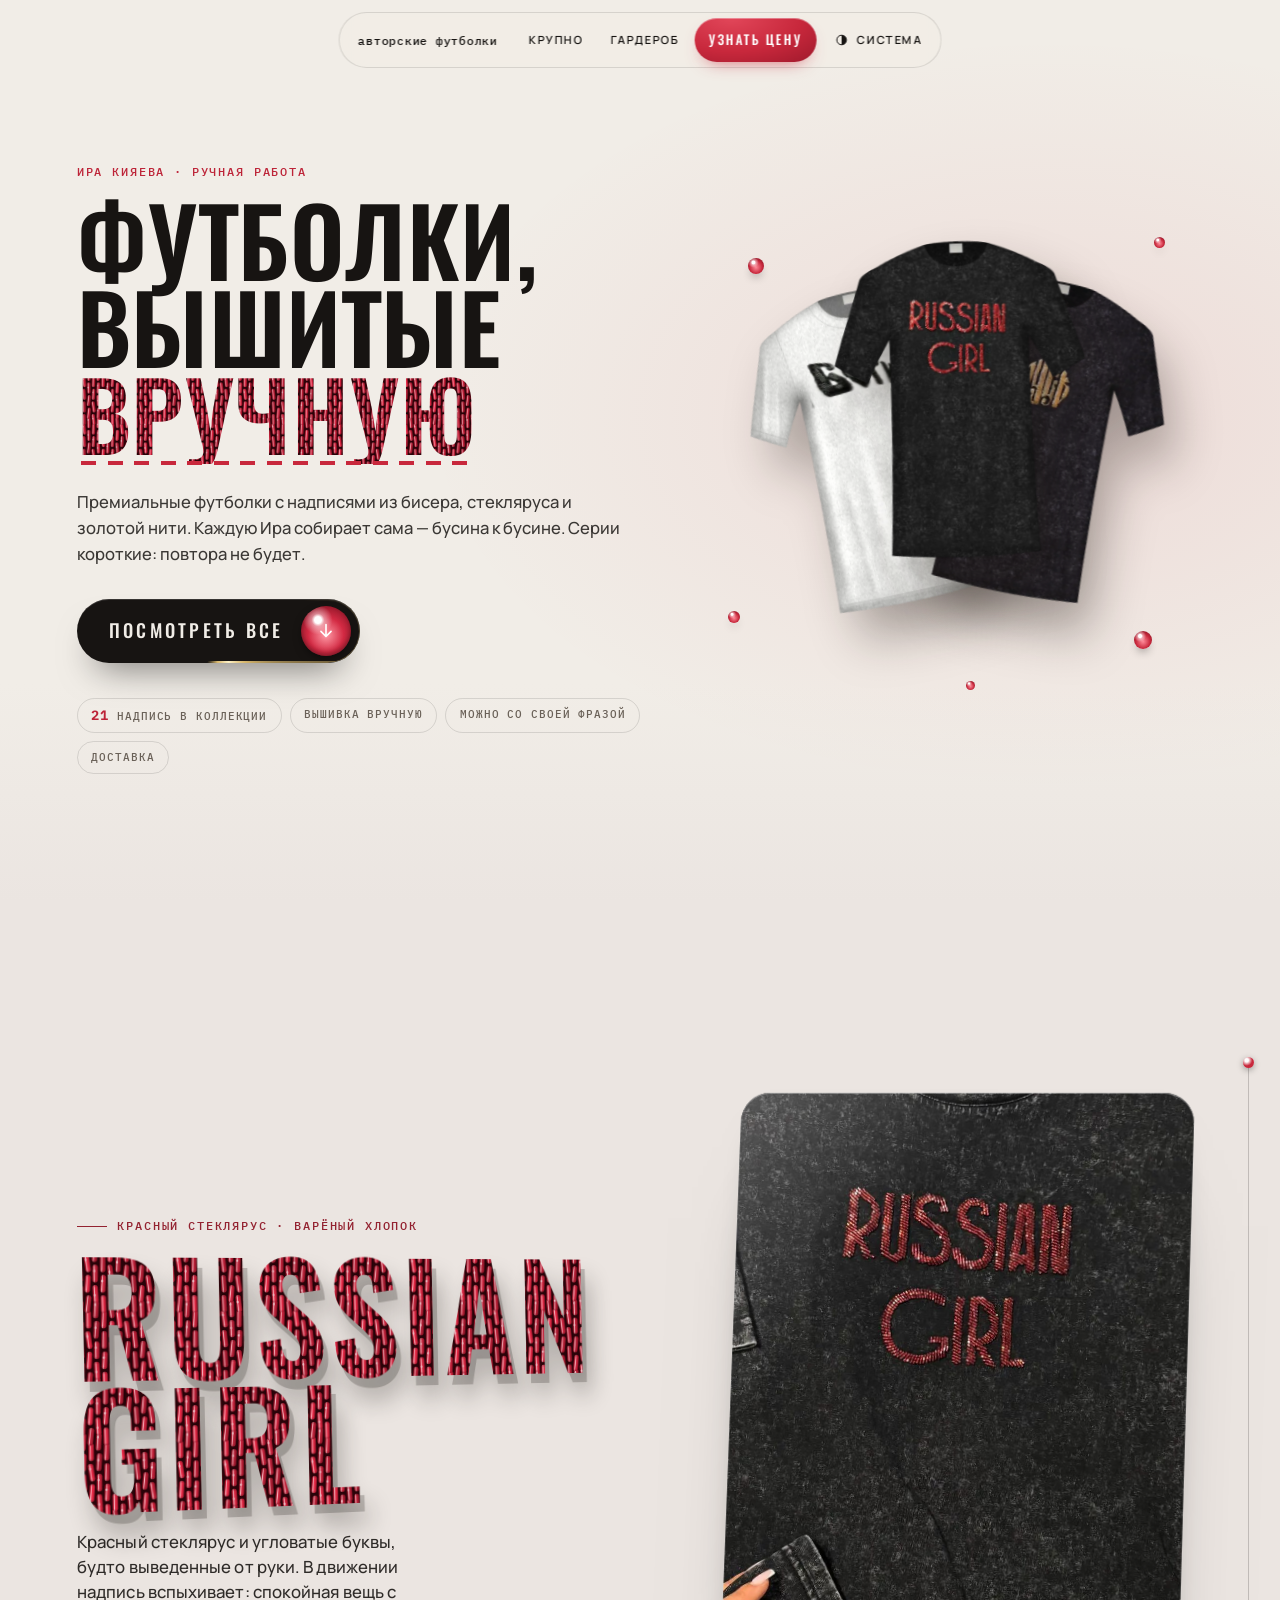
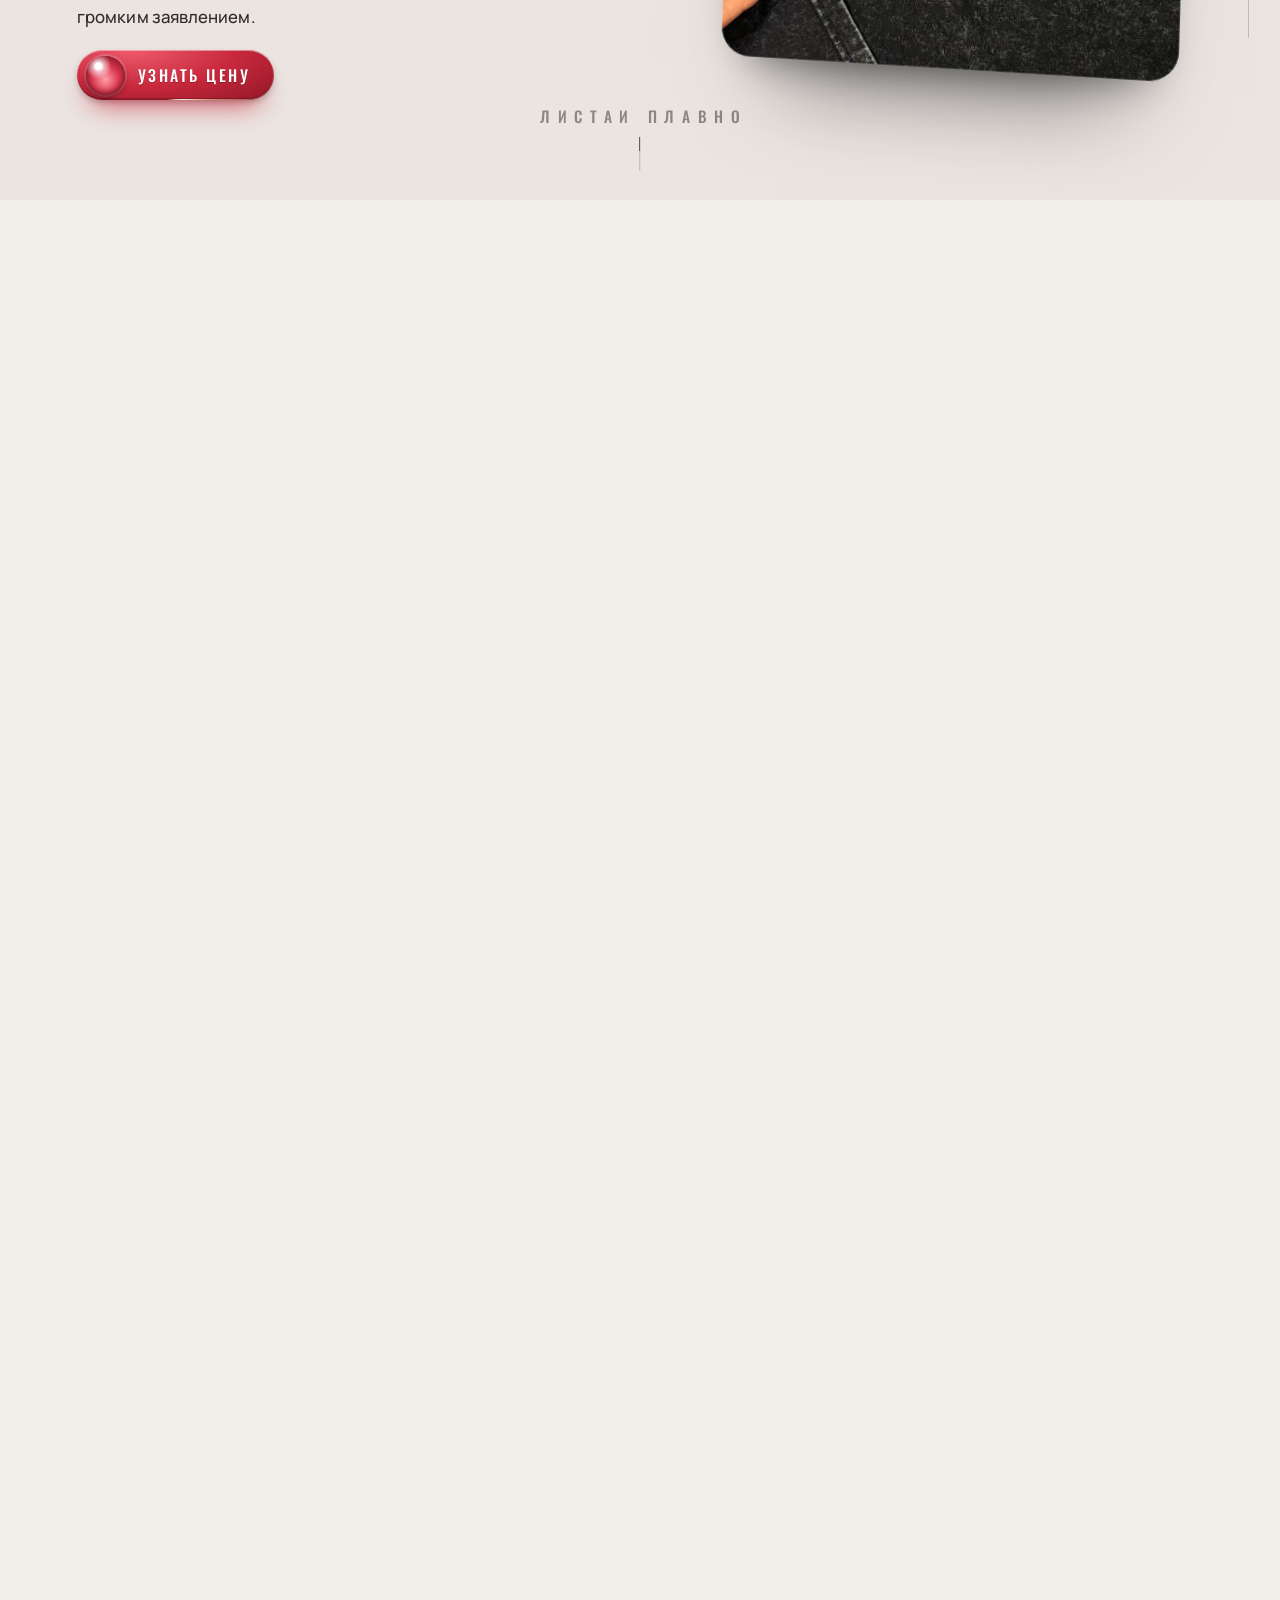
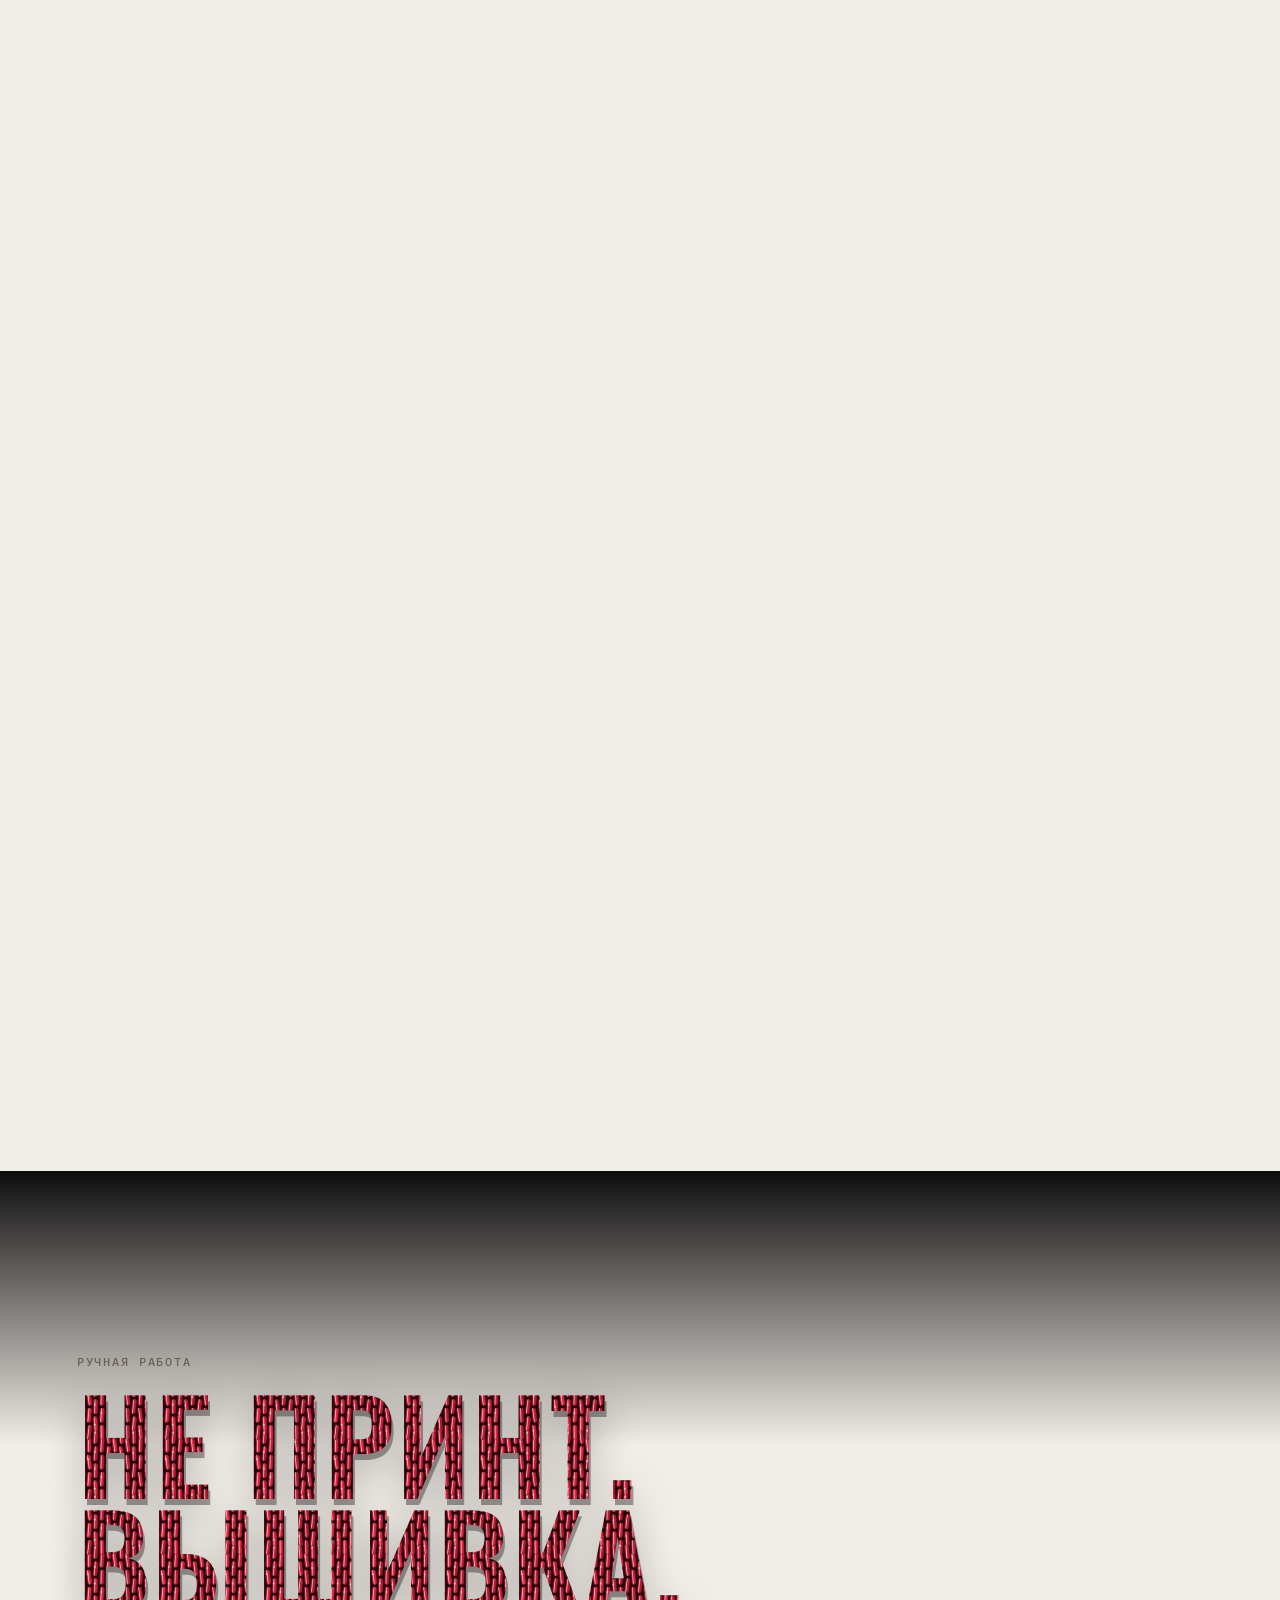
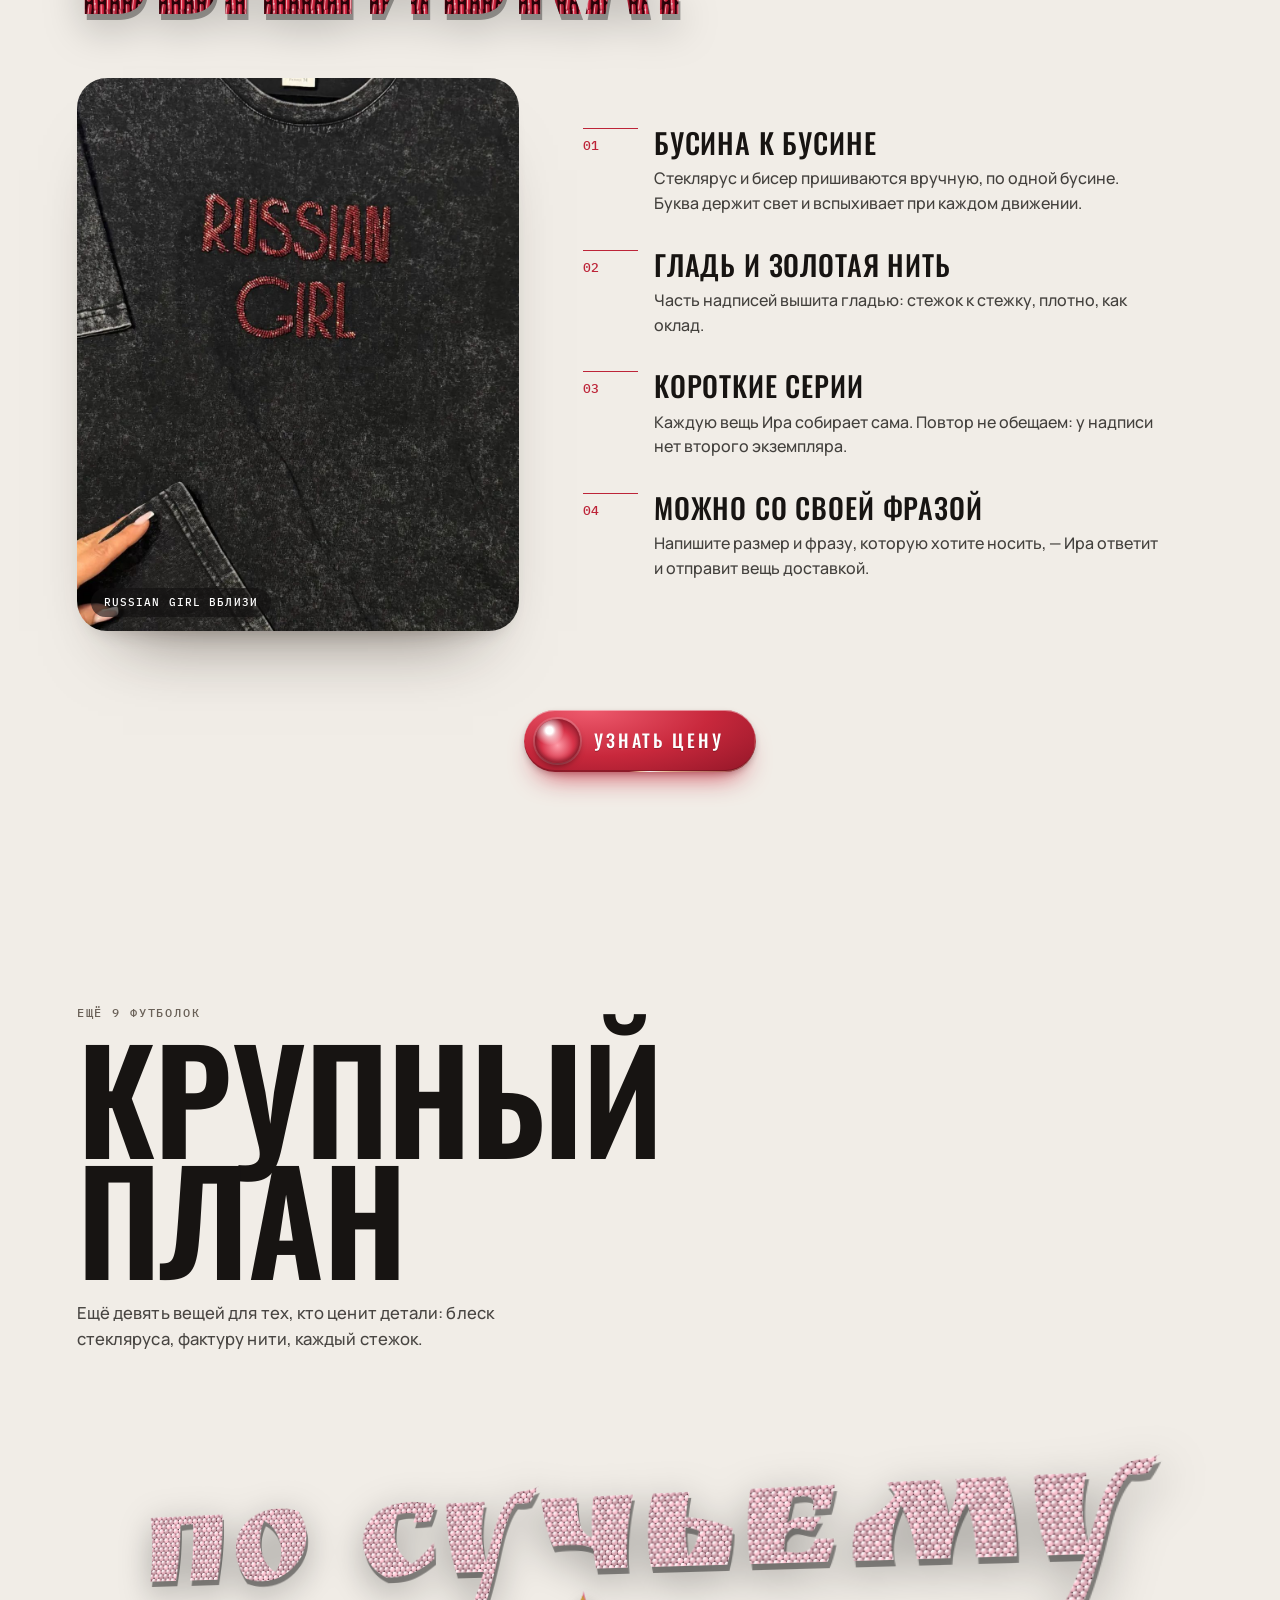
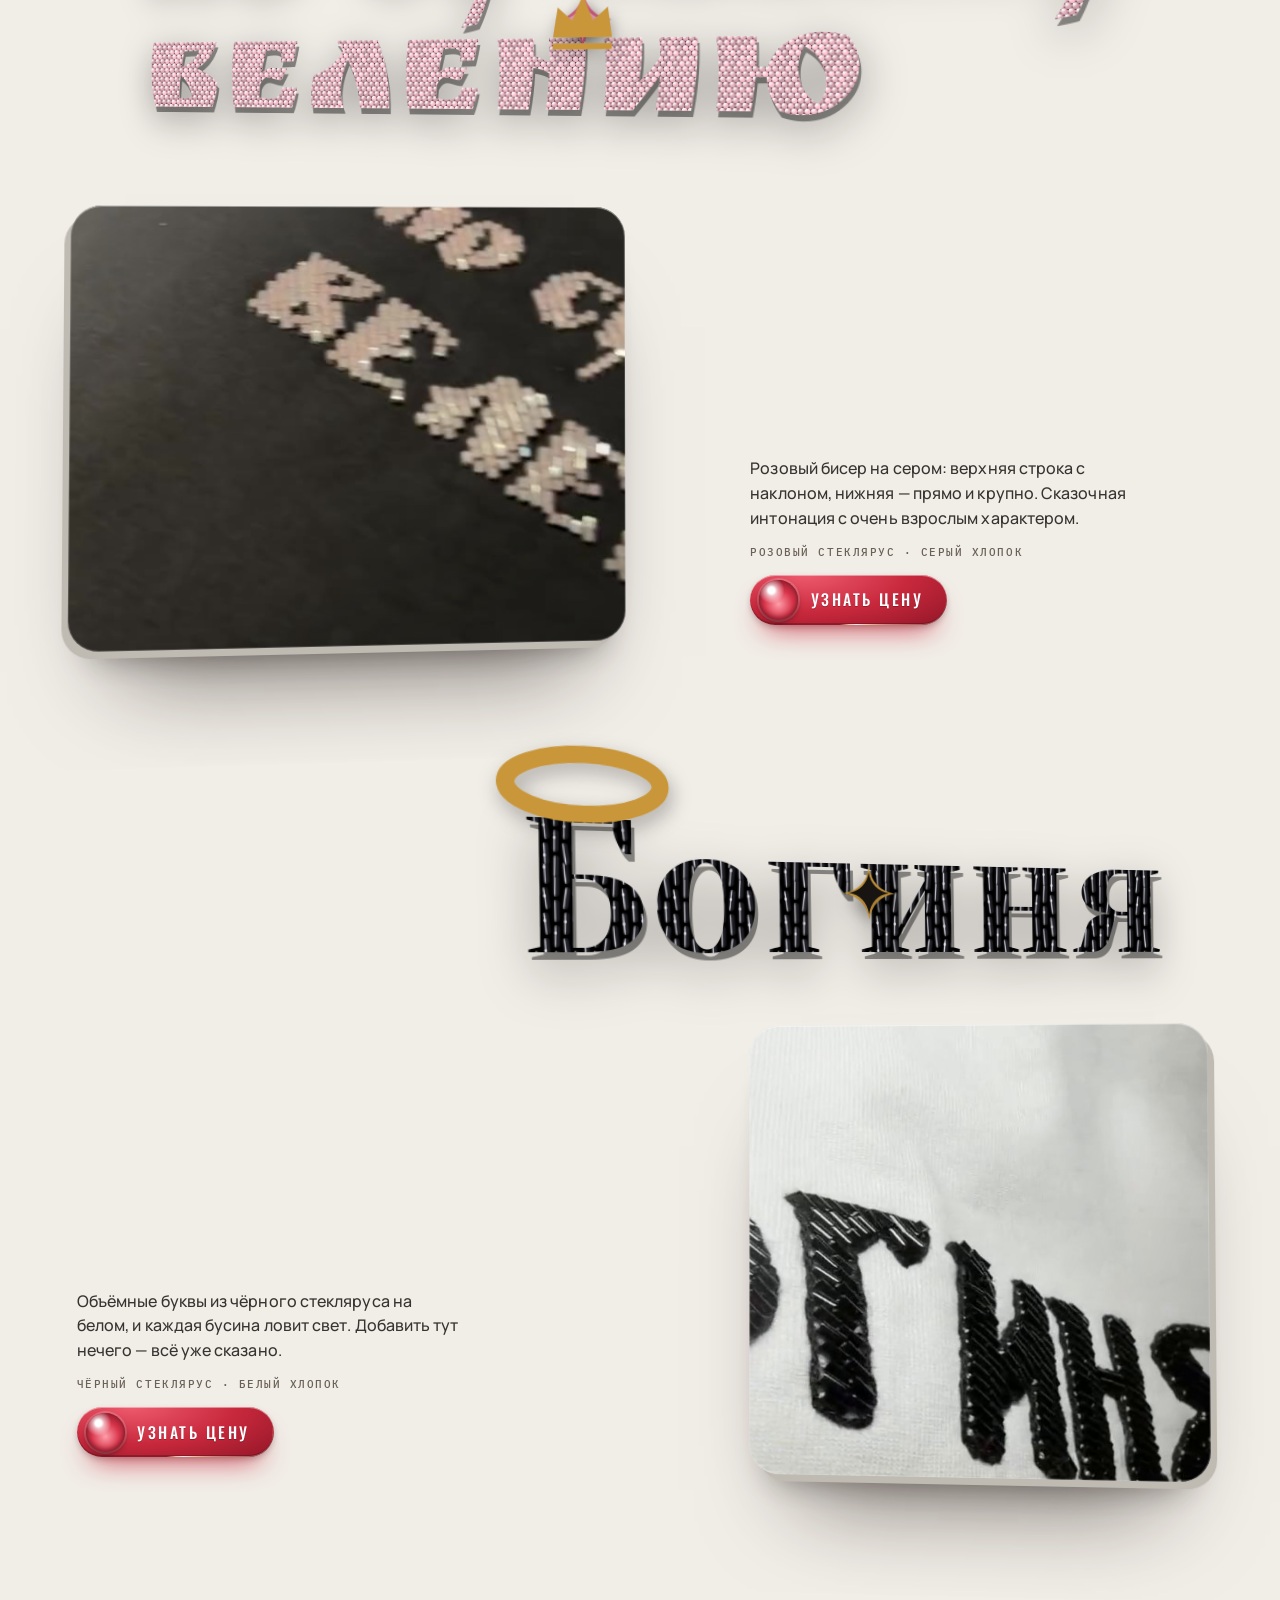
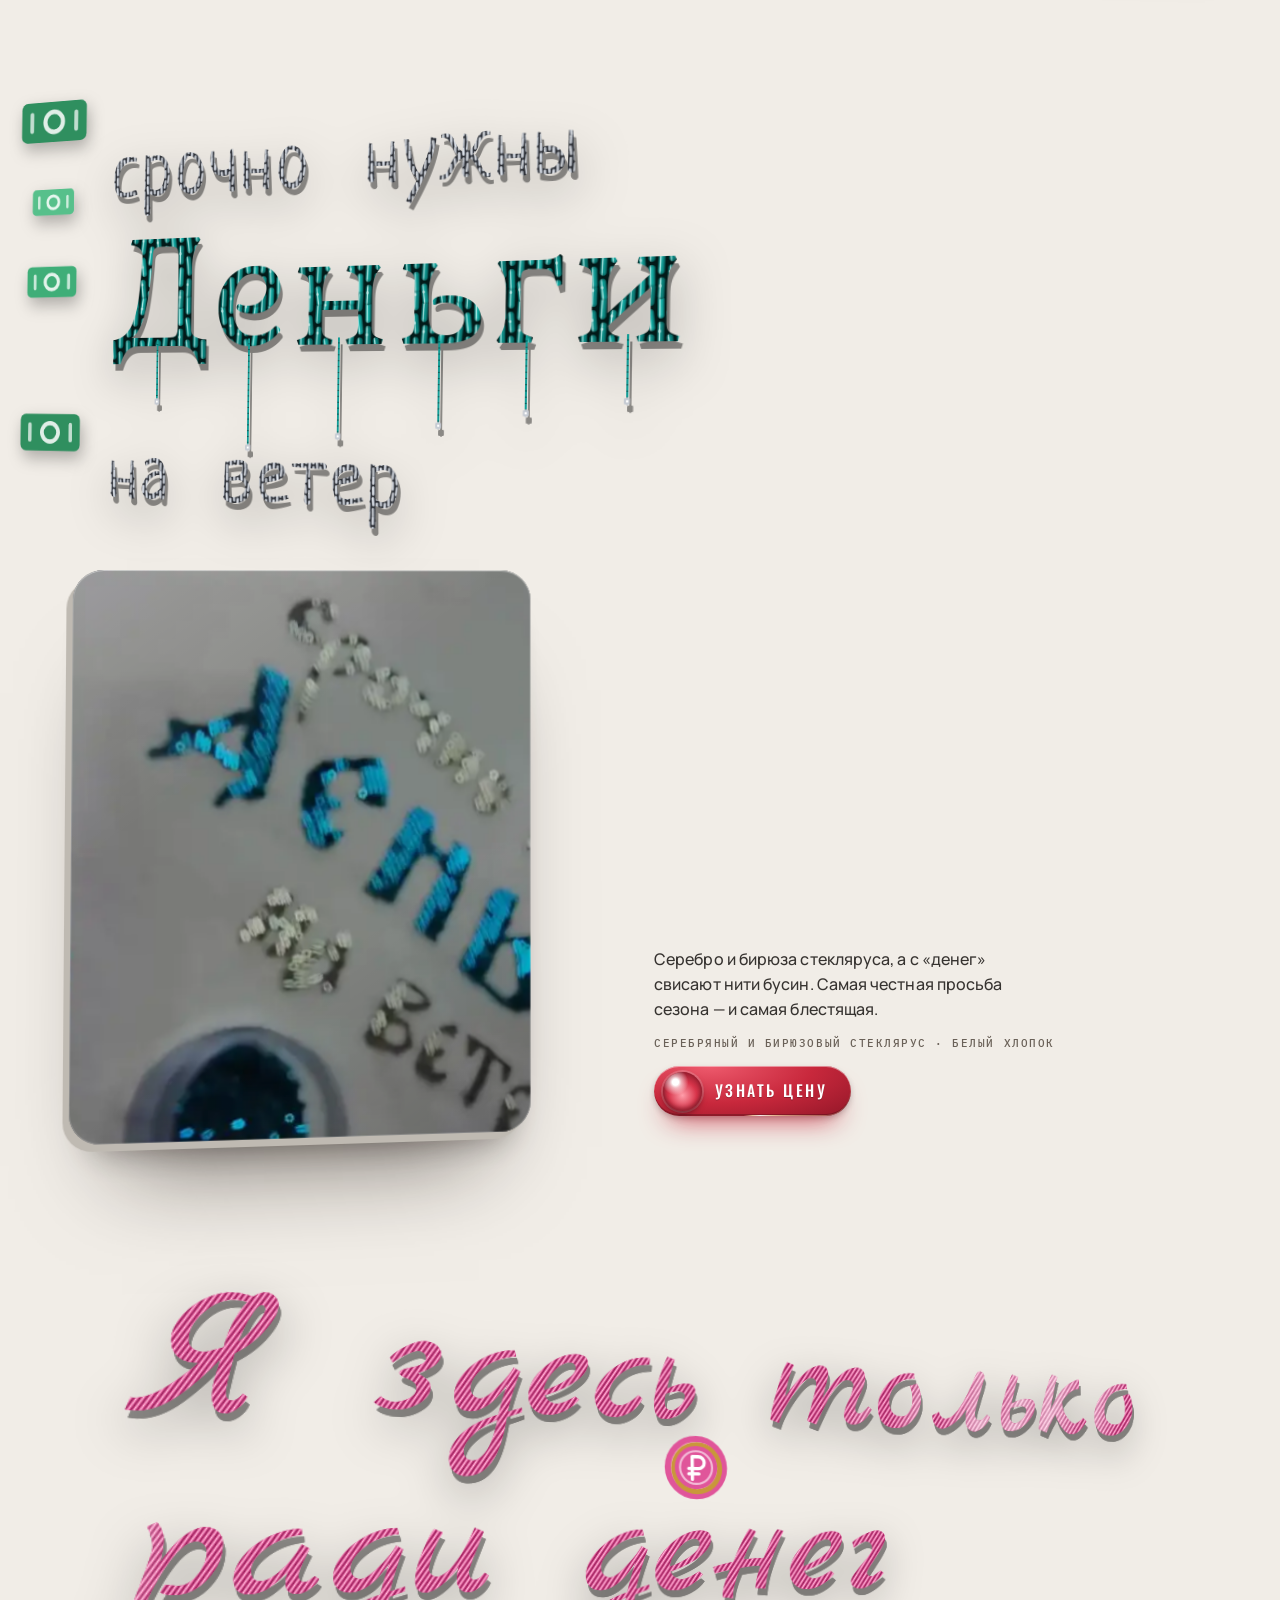
==== commit da1f8741: "Контраст мелкого красного текста и подписей глав - красный для мелкого текста теперь свой в каждой т" ====
--- a/index.html
+++ b/index.html
@@ -27,7 +27,7 @@
 <link rel="preload" as="font" type="font/woff2" crossorigin href="fonts/oswald-v-cyrillic-735e90.woff2">
 <link rel="preload" as="font" type="font/woff2" crossorigin href="fonts/manrope-cyrillic-d8fc94.woff2">
 <link rel="preload" as="font" type="font/woff2" crossorigin href="fonts/cormorantgaramond-cyrillic-a062b9.woff2">
-<link rel="stylesheet" href="styles.css?v=20261020g">
+<link rel="stylesheet" href="styles.css?v=20261020h">
 <script type="application/ld+json">{"@context": "https://schema.org", "@type": "Organization", "name": "Авторские футболки Иры Кияевой", "url": "https://jocehabuwa643-svg.github.io/avtorskie-futbolki/", "description": "Футболки с вышивкой и бисером ручной работы, короткие серии", "image": "https://jocehabuwa643-svg.github.io/avtorskie-futbolki/film/og.jpg", "founder": {"@type": "Person", "name": "Ира Кияева"}, "sameAs": ["https://www.instagram.com/kiyaeva_irina/", "https://vk.ru/i.kiaeva"]}</script>
 <script>
 (function(){var d=document.documentElement;try{var t=localStorage.getItem("kiyaeva-theme");d.setAttribute("data-theme",t==="light"||t==="dark"?t:"system");}catch(e){}
@@ -396,6 +396,6 @@
   </a>
 </p>
 
-<script src="site.js?v=20261020g"></script>
+<script src="site.js?v=20261020h"></script>
 </body>
 </html>
--- a/styles.css
+++ b/styles.css
@@ -54,6 +54,8 @@
   --sbg: #ebe5e1;
   --sink: #1a1614;
   --acc: #c8283c;
+  /* фирменный красный для мелкого текста: в каждой теме свой оттенок, чтобы держать контраст 4.5:1 */
+  --acc-ink: #bd2438;
   --ui: "Manrope", system-ui, -apple-system, "Segoe UI", sans-serif;
   --serif: "Cormorant Garamond", "Times New Roman", serif;
   --mono: "IBM Plex Mono", ui-monospace, "SFMono-Regular", Menlo, monospace;
@@ -72,6 +74,7 @@
   --line: rgba(255, 255, 255, .1);
   --wall: #171513;
   --card-shadow: 0 46px 70px -40px rgba(0, 0, 0, .8), 0 10px 24px -16px rgba(0, 0, 0, .6);
+  --acc-ink: #e5485c;
   color-scheme: dark;
 }
 
@@ -84,6 +87,7 @@
     --line: rgba(255, 255, 255, .1);
     --wall: #171513;
     --card-shadow: 0 46px 70px -40px rgba(0, 0, 0, .8), 0 10px 24px -16px rgba(0, 0, 0, .6);
+    --acc-ink: #e5485c;
     color-scheme: dark;
   }
 }
@@ -254,7 +258,7 @@
   opacity: 1; visibility: visible; transform: none;
   transition: opacity .45s ease, transform .6s var(--ease), visibility 0s;
 }
-.ch .kicker { color: var(--acc); }
+.ch .kicker { color: var(--kick, var(--acc-ink)); }
 .film-on .ch .kicker {
   display: flex; align-items: center; gap: .9em;
   color: var(--kick, color-mix(in srgb, var(--acc) 70%, var(--sink)));
@@ -628,7 +632,7 @@
 .t-mama .l1 { display: block; text-transform: uppercase; letter-spacing: .04em; }
 .t-mama .l2 { display: block; font-size: .46em; margin: .1em 0 0 2.6em; text-transform: uppercase; letter-spacing: .06em; }
 .t-tyson { font-family: "Gochi Hand", cursive; --h: #e0303a; --sw: 1.3; line-height: 1; }
-.t-tyson .sig { display: block; margin: .3em 0 0 .3em; font-size: .32em; color: #f1ece6; letter-spacing: .06em; }
+.t-tyson .sig { display: block; margin: .3em 0 0 .3em; font-size: max(.32em, 13px); color: #f1ece6; letter-spacing: .06em; }
 
 /* бусина на нитке: где вы в фильме */
 .spine { position: absolute; right: 2.4vw; top: 18vh; bottom: 18vh; width: 1px; z-index: 4; background: color-mix(in srgb, var(--sink) 20%, transparent); }
@@ -698,7 +702,7 @@
   min-height: 100vh; padding: 120px 6vw 9vh;
   background: radial-gradient(70% 60% at 82% 46%, color-mix(in srgb, #c8283c 9%, transparent), transparent 70%), var(--paper);
 }
-.intro-k { color: #c8283c; }
+.intro-k { color: var(--acc-ink); }
 /* низ первого экрана перетекает в цвет первой главы фильма */
 .intro { --film-in: #ebe5e1; }
 html[data-theme="dark"] .intro { --film-in: #1b1716; }
@@ -707,10 +711,10 @@
 .intro-copy, .intro-art { position: relative; z-index: 1; }
 .intro-h { margin: 0; font: 600 clamp(3.1rem, 7.4vw, 8.4rem)/.92 var(--cine); letter-spacing: .005em; text-transform: uppercase; }
 .intro-h .ih { display: block; }
-.ih-acc { position: relative; display: inline-block !important; color: #c8283c; padding-bottom: .08em; --ma: 74deg; }
+.ih-acc { position: relative; display: inline-block !important; color: var(--acc-ink); padding-bottom: .08em; --ma: 74deg; }
 /* стежок под словом «вручную»: пунктир прошивается слева направо */
 .ih-acc::after {
-  content: ""; position: absolute; left: .04em; right: .04em; bottom: -.02em; height: .045em; min-height: 3px;
+  content: ""; color: #c8283c; position: absolute; left: .04em; right: .04em; bottom: -.02em; height: .045em; min-height: 3px;
   background: repeating-linear-gradient(90deg, currentColor 0 .16em, transparent .16em .28em);
   transform-origin: 0 50%;
 }
@@ -763,7 +767,7 @@
 .intro-more:hover::after { transform: translateY(3px); }
 .intro-facts { display: flex; flex-wrap: wrap; gap: .5rem; margin: 2.2rem 0 0; padding: 0; list-style: none; }
 .intro-facts li { padding: .55rem .85rem; border: 1px solid var(--line); border-radius: 999px; font: 500 .7rem/1.2 var(--mono); letter-spacing: .08em; text-transform: uppercase; color: var(--muted); }
-.intro-facts b { color: #c8283c; font-size: 1.15em; }
+.intro-facts b { color: var(--acc-ink); font-size: 1.15em; }
 .intro-art { position: relative; aspect-ratio: 1 / 1.02; max-width: 46rem; width: 100%; justify-self: center; }
 .ia { position: absolute; width: 56%; height: auto; transform-origin: 50% 2%; filter: drop-shadow(16px 30px 24px rgba(20, 12, 6, .32)); }
 .ia-2 { left: 22%; top: 3%; z-index: 3; --r: -2deg; }
@@ -808,7 +812,7 @@
 .craft::before { content: ""; position: absolute; left: 0; right: 0; top: -4px; height: calc(30vh + 4px); pointer-events: none; background: linear-gradient(to bottom, #0e0d0e, var(--paper)); }
 .craft > * { position: relative; z-index: 1; }
 .craft-head { max-width: 64rem; }
-.craft-head h2 { margin: 0; font-size: clamp(3.4rem, 10vw, 9rem); line-height: .9; letter-spacing: .01em; color: #c8283c; --ma: 74deg; filter: drop-shadow(.02em .05em 0 rgba(0, 0, 0, .35)) drop-shadow(0 .1em .15em rgba(0, 0, 0, .25)); }
+.craft-head h2 { margin: 0; font-size: clamp(3.4rem, 10vw, 9rem); line-height: .9; letter-spacing: .01em; color: var(--acc-ink); --ma: 74deg; filter: drop-shadow(.02em .05em 0 rgba(0, 0, 0, .35)) drop-shadow(0 .1em .15em rgba(0, 0, 0, .25)); }
 .craft-grid { display: grid; grid-template-columns: minmax(0, 5fr) minmax(0, 7fr); gap: 5vw; align-items: center; margin-top: 7vh; }
 .craft-macro { position: relative; margin: 0; border-radius: 30px; overflow: hidden; aspect-ratio: 4 / 5; background: var(--paper-2); box-shadow: var(--card-shadow); max-width: 34rem; }
 .craft-macro img { width: 100%; height: 100%; object-fit: cover; }
@@ -818,7 +822,7 @@
 }
 .craft-list { margin: 0; padding: 0; list-style: none; counter-reset: c; display: grid; gap: 2.1rem; }
 .craft-list li { counter-increment: c; display: grid; grid-template-columns: 3.4rem minmax(0, 1fr); column-gap: 1rem; }
-.craft-list li::before { content: counter(c, decimal-leading-zero); grid-row: span 2; padding-top: .7rem; border-top: 1px solid currentColor; font: 500 .8rem/1 var(--mono); color: #c8283c; }
+.craft-list li::before { content: counter(c, decimal-leading-zero); grid-row: span 2; padding-top: .7rem; border-top: 1px solid currentColor; font: 500 .8rem/1 var(--mono); color: var(--acc-ink); }
 .craft-list b { font: 500 clamp(1.4rem, 2.2vw, 2.1rem)/1.05 var(--cine); text-transform: uppercase; letter-spacing: .03em; }
 .craft-list span { margin-top: .55rem; max-width: 32em; font: 500 clamp(1rem, 1.15vw, 1.15rem)/1.55 var(--ui); color: color-mix(in srgb, var(--ink) 80%, transparent); }
 .craft-cta { display: flex; justify-content: center; margin-top: 7vh; }
@@ -1427,7 +1431,7 @@
   border: 0; border-radius: 50%; background: transparent; color: inherit; cursor: pointer;
 }
 .ask-x svg { width: 20px; height: 20px; }
-.ask .kicker { margin-bottom: .6rem; color: #c8283c; }
+.ask .kicker { margin-bottom: .6rem; color: var(--acc-ink); }
 .ask-name { margin: 0 2.4rem .8rem 0; font-size: clamp(1.7rem, 7vw, 2.5rem); line-height: 1.08; font-weight: 400; overflow-wrap: break-word; }
 .ask-how { margin: 0; font: 500 .95rem/1.45 var(--ui); color: var(--muted); }
 .ask-go { display: grid; grid-template-columns: 1fr 1fr; gap: .7rem; margin-top: 1.2rem; }
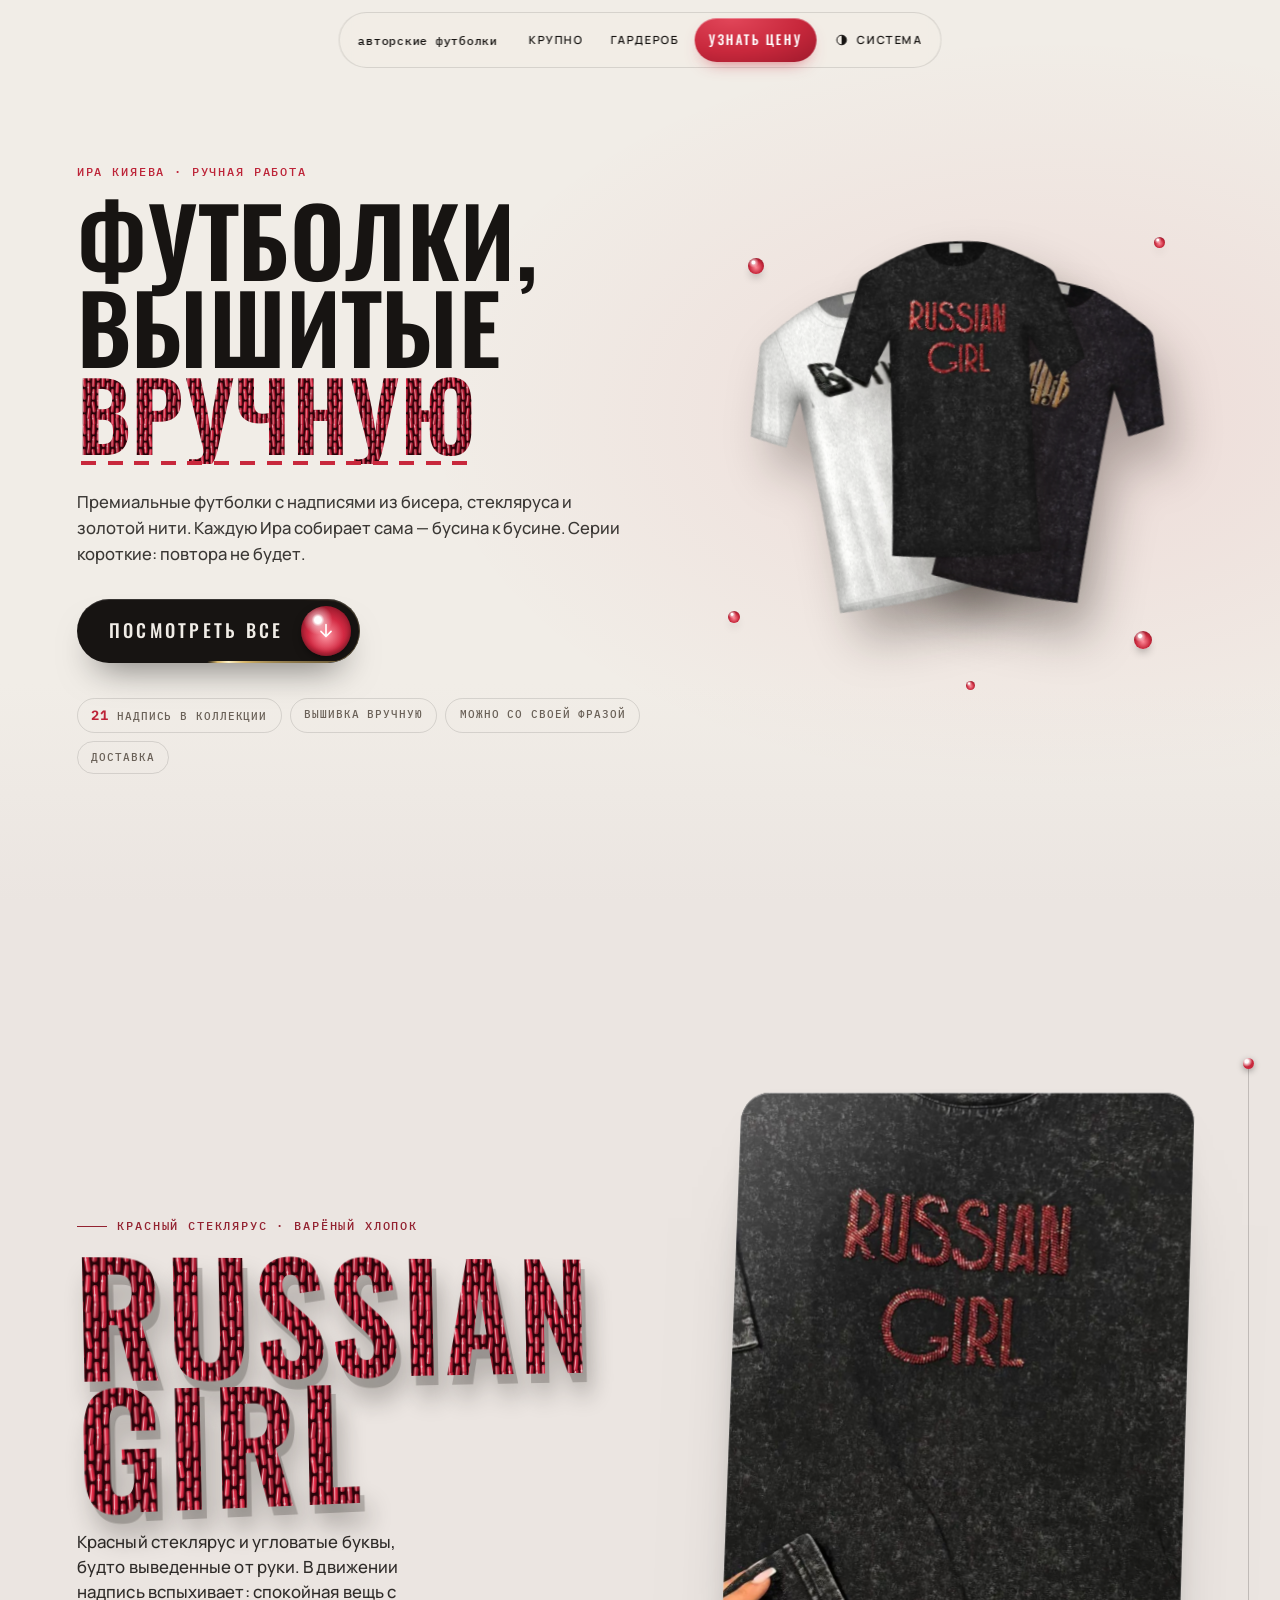
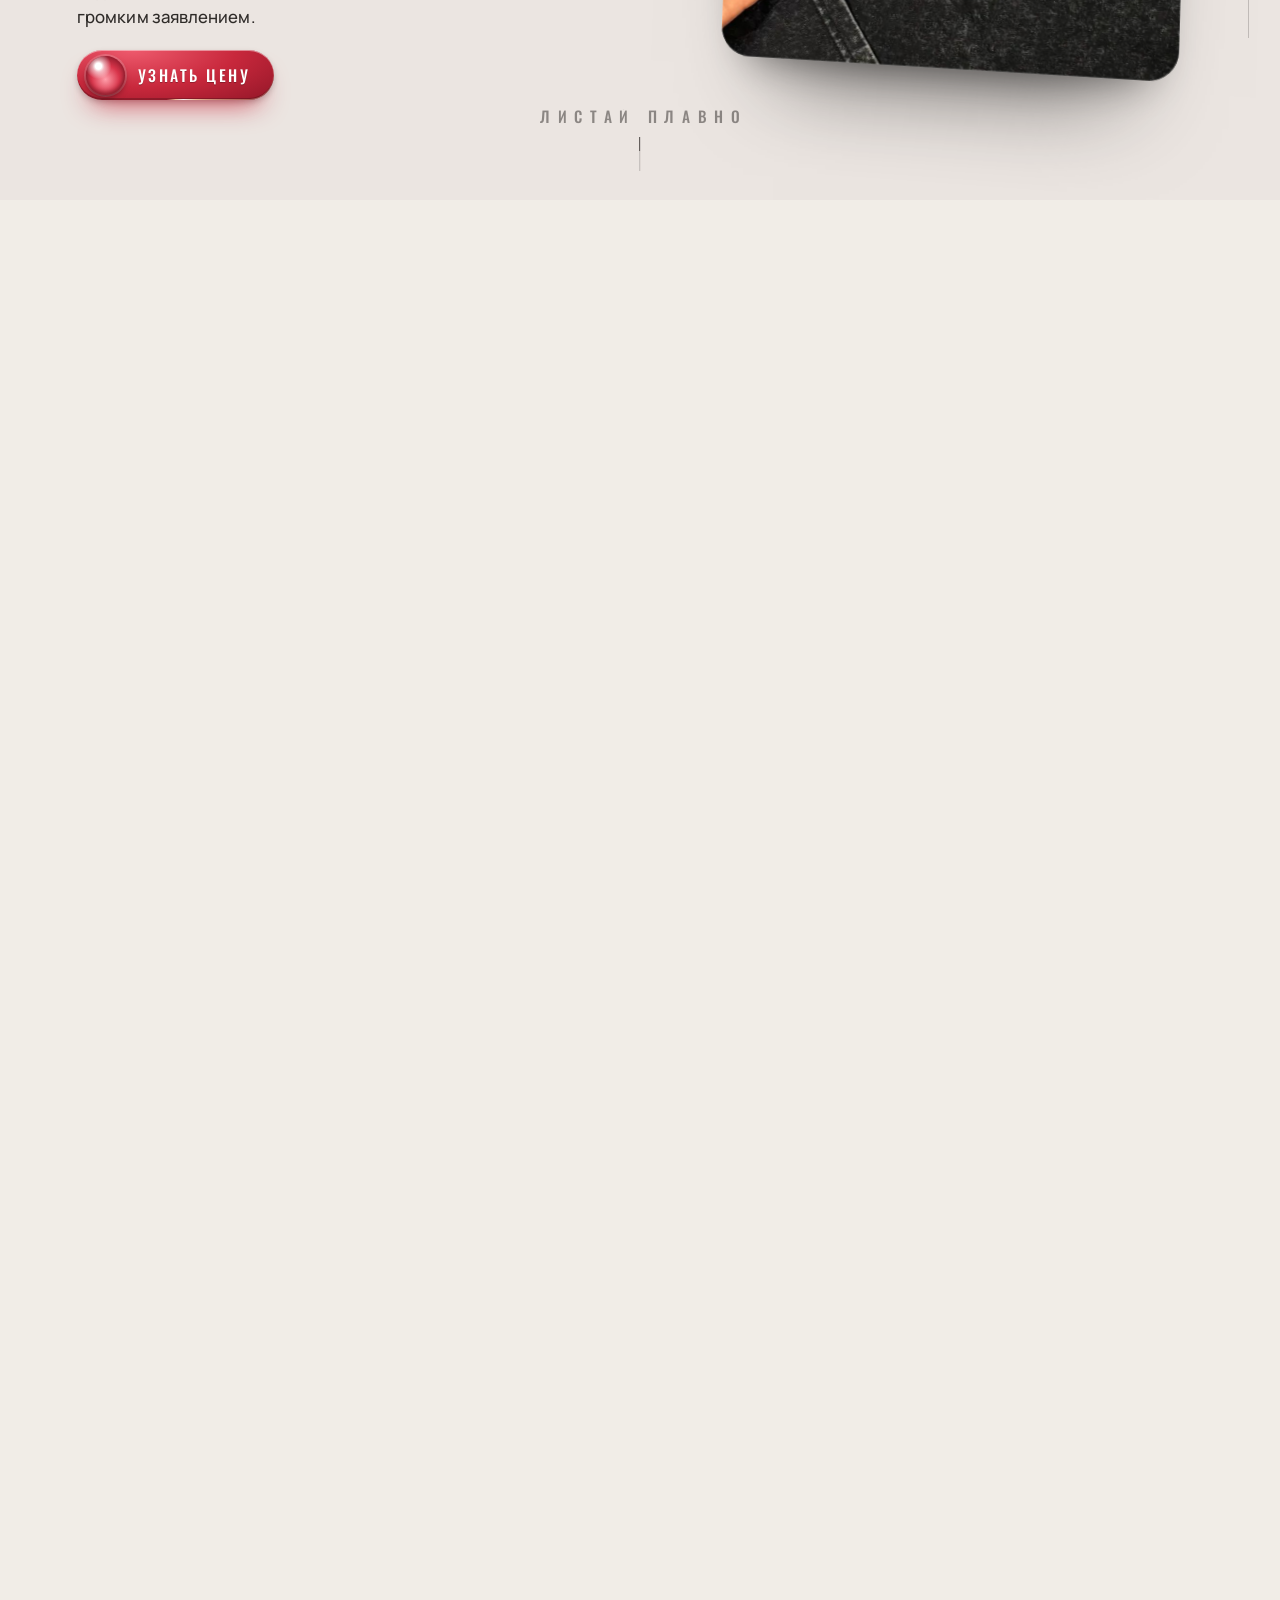
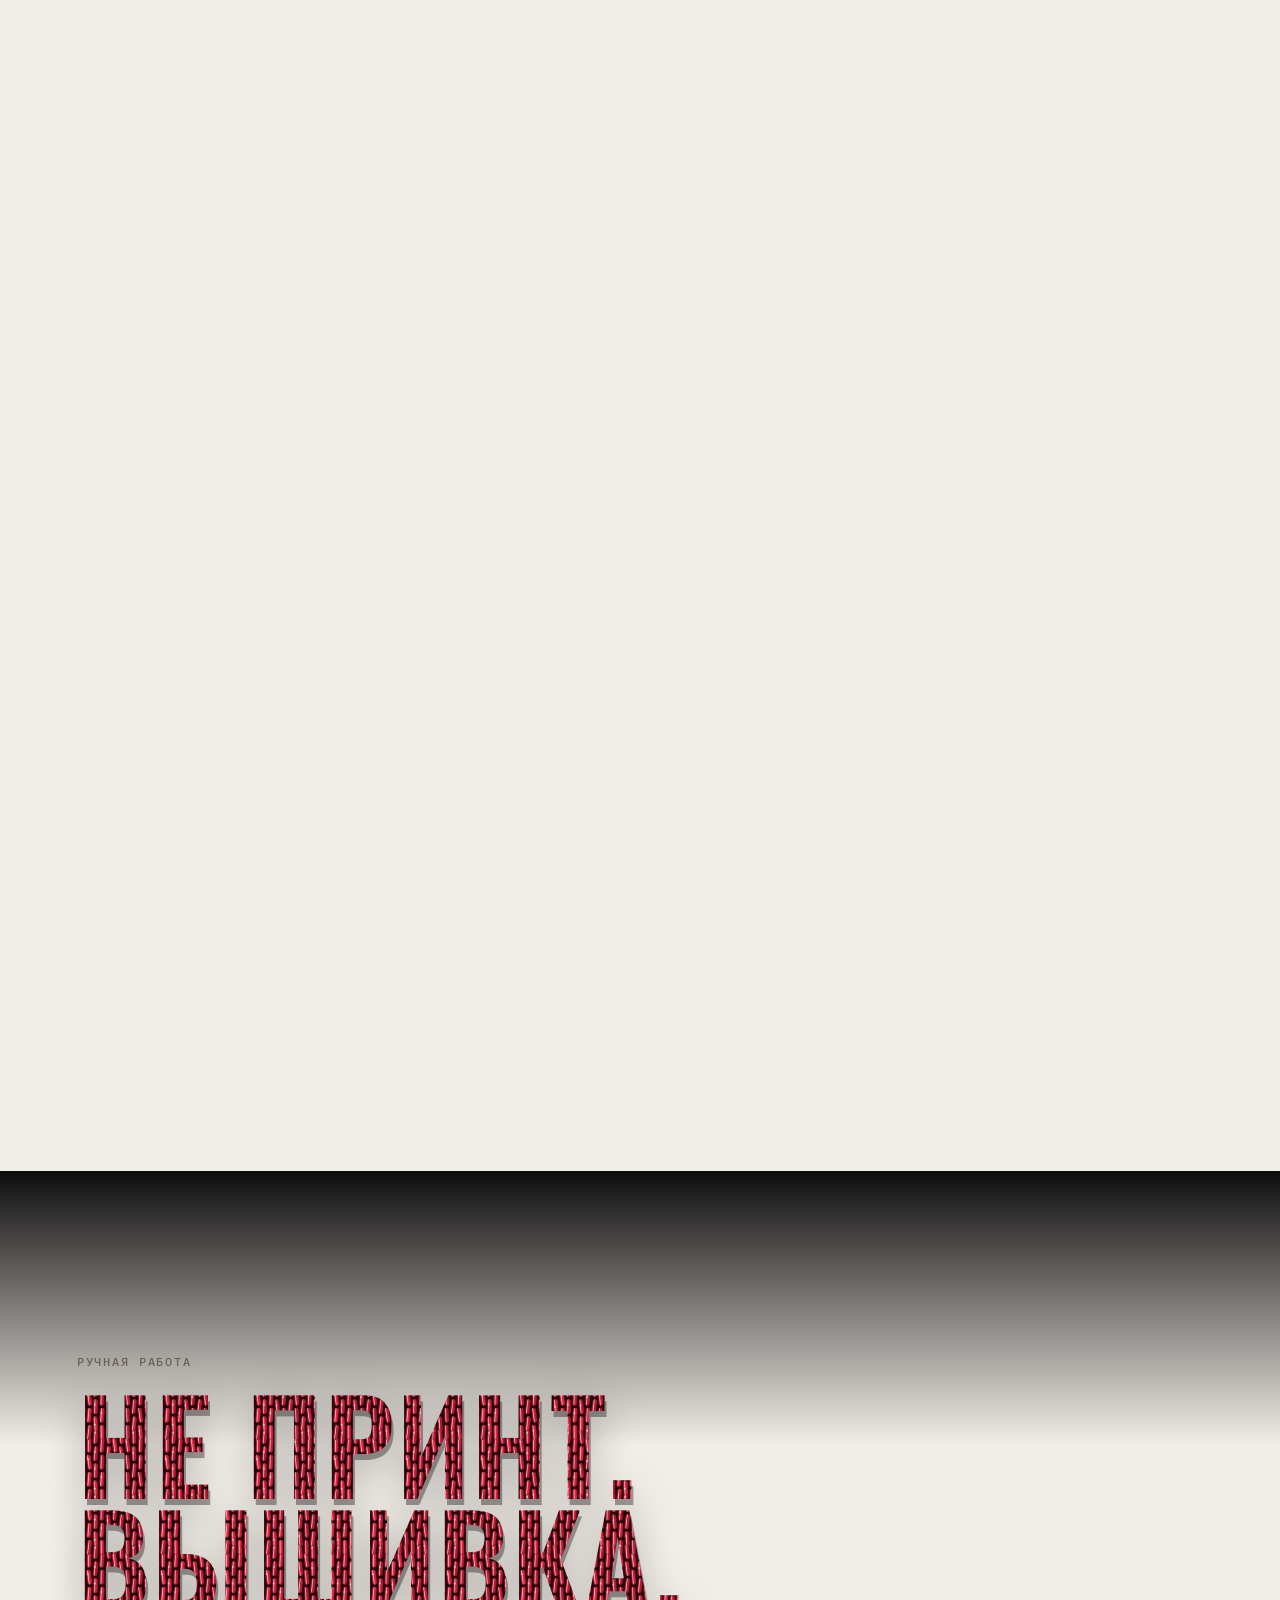
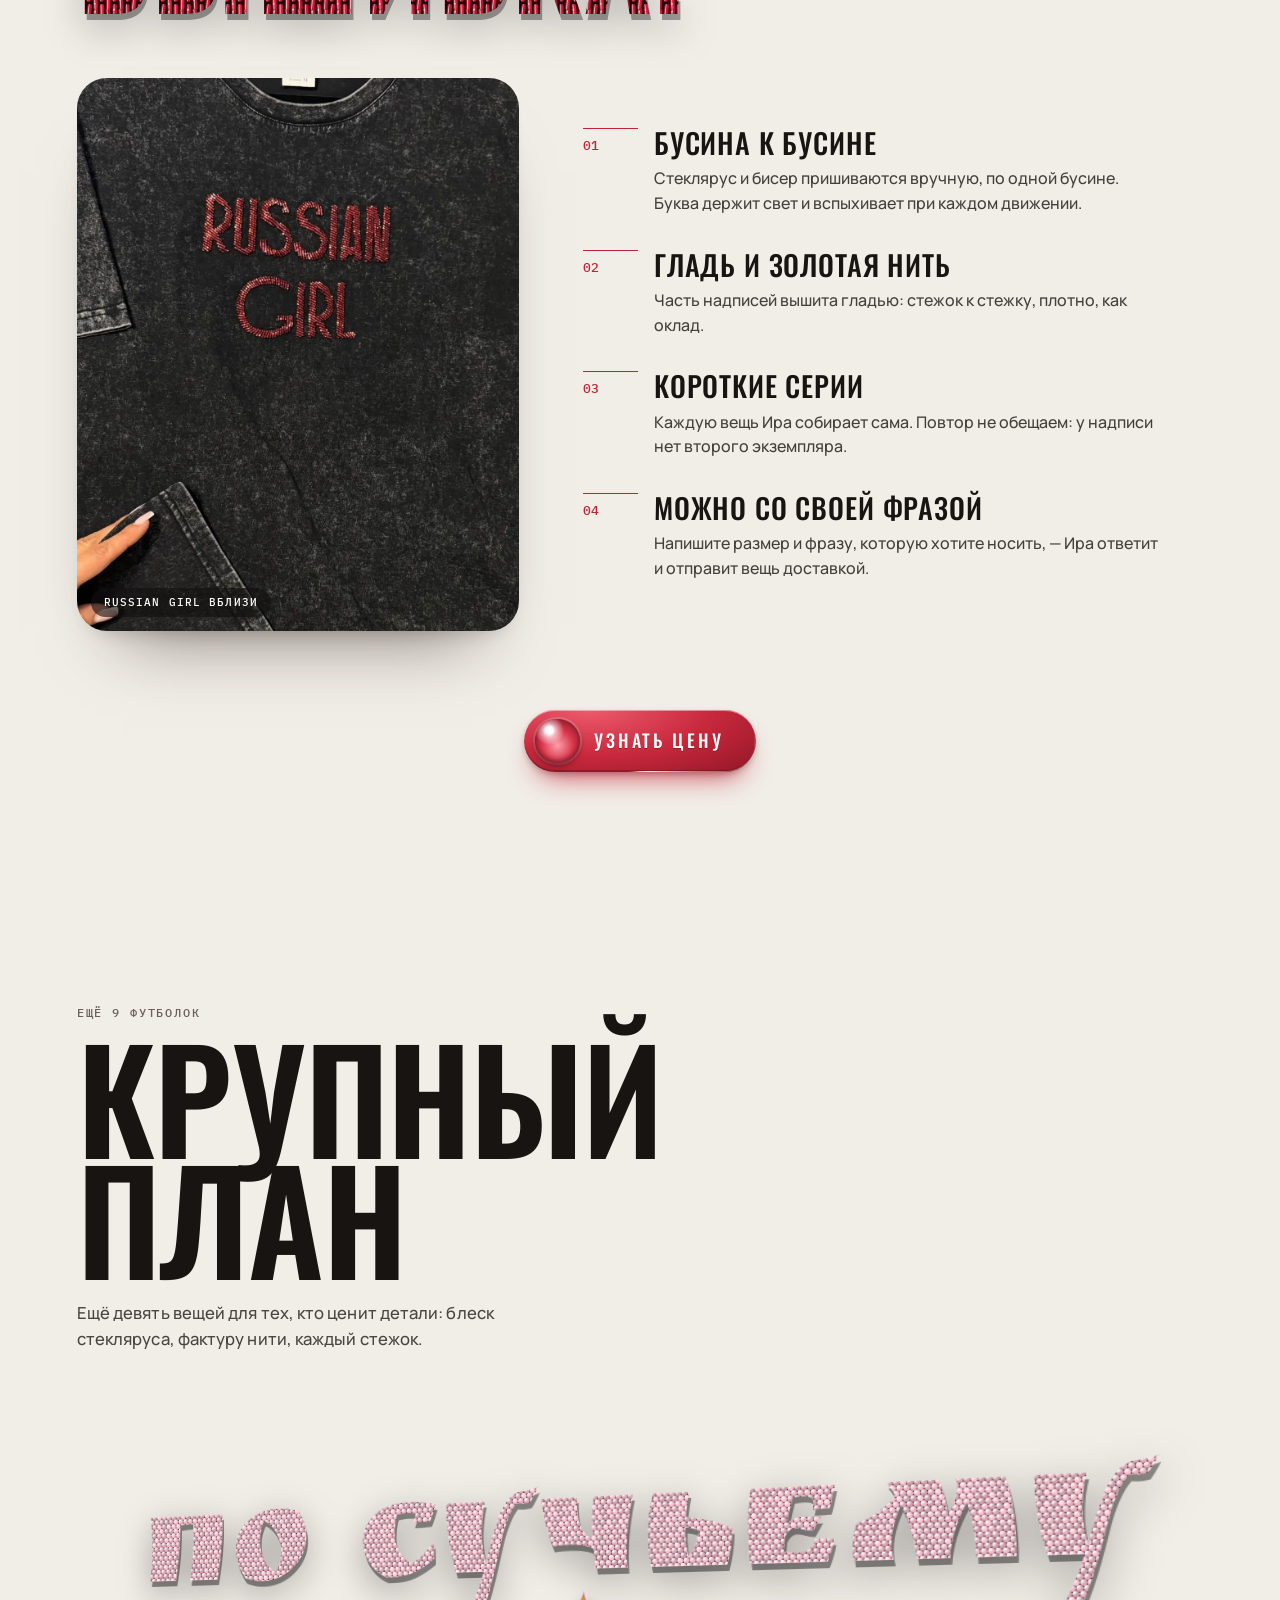
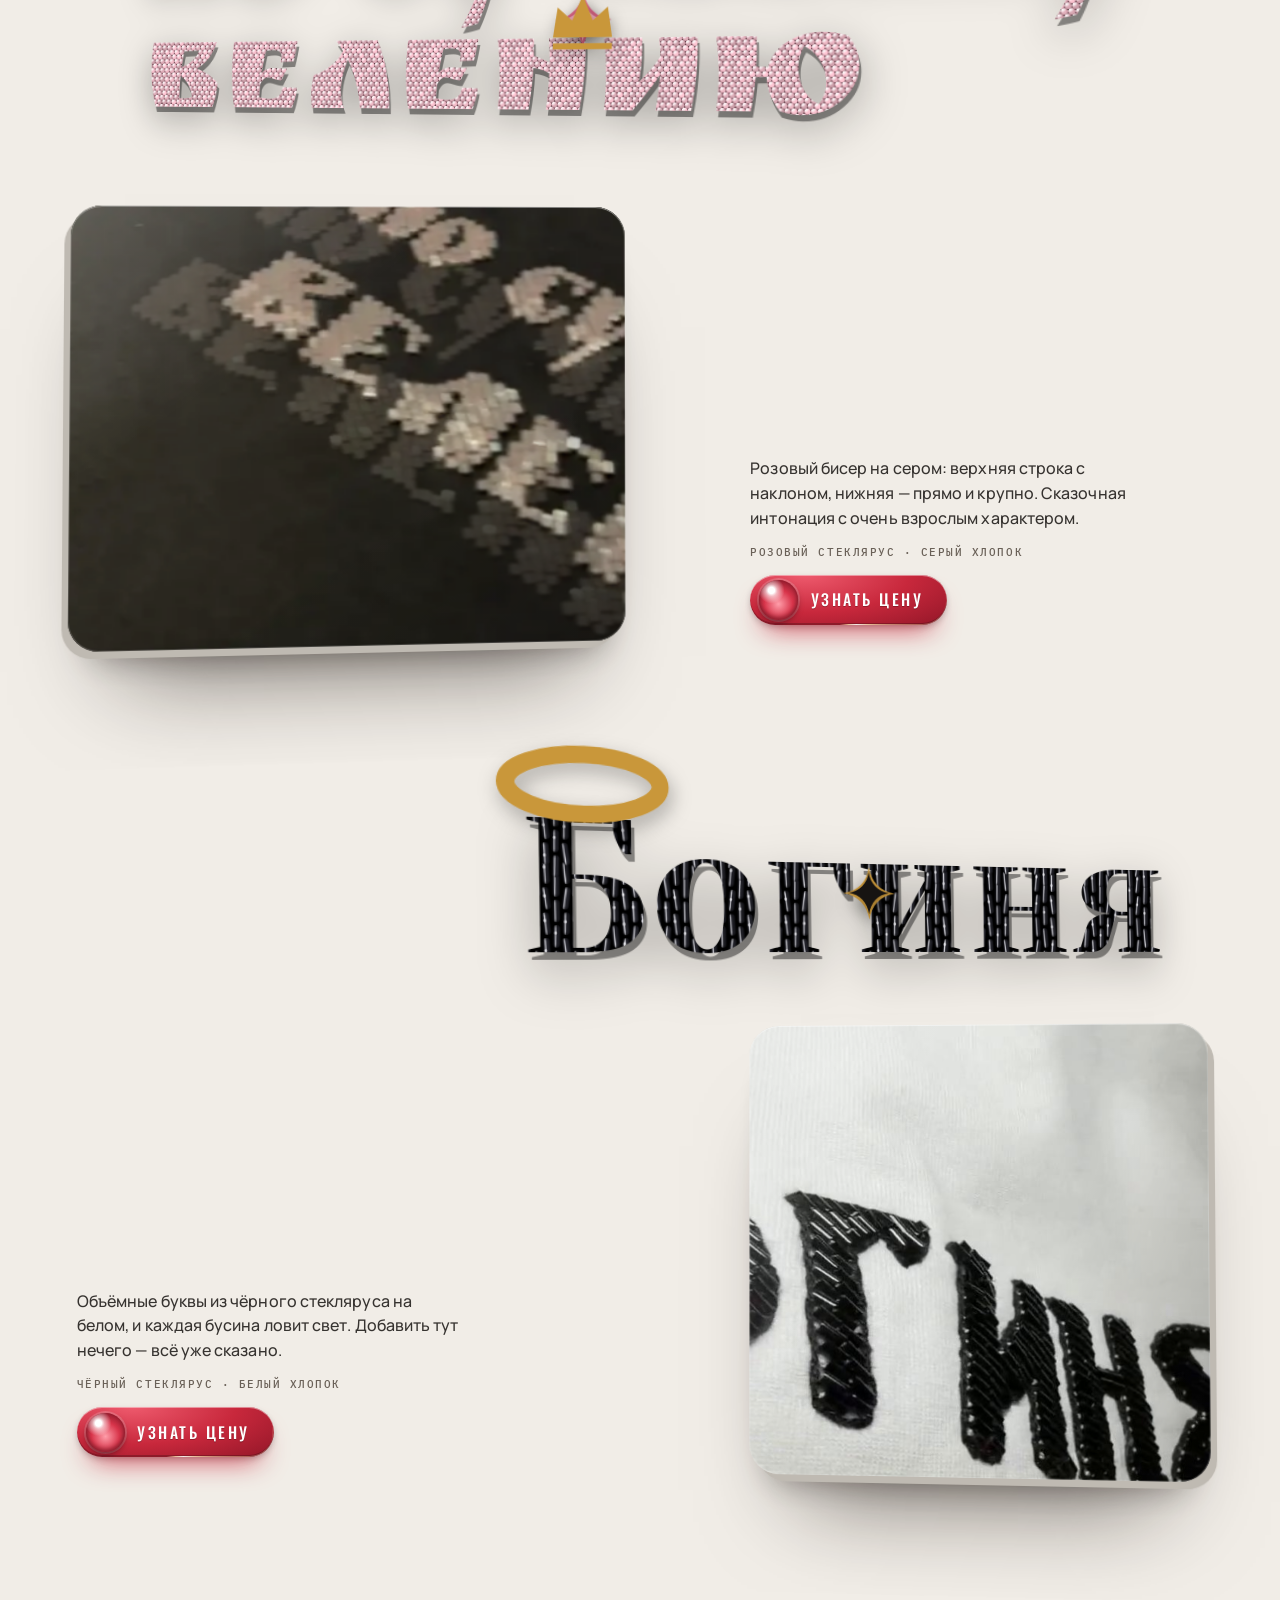
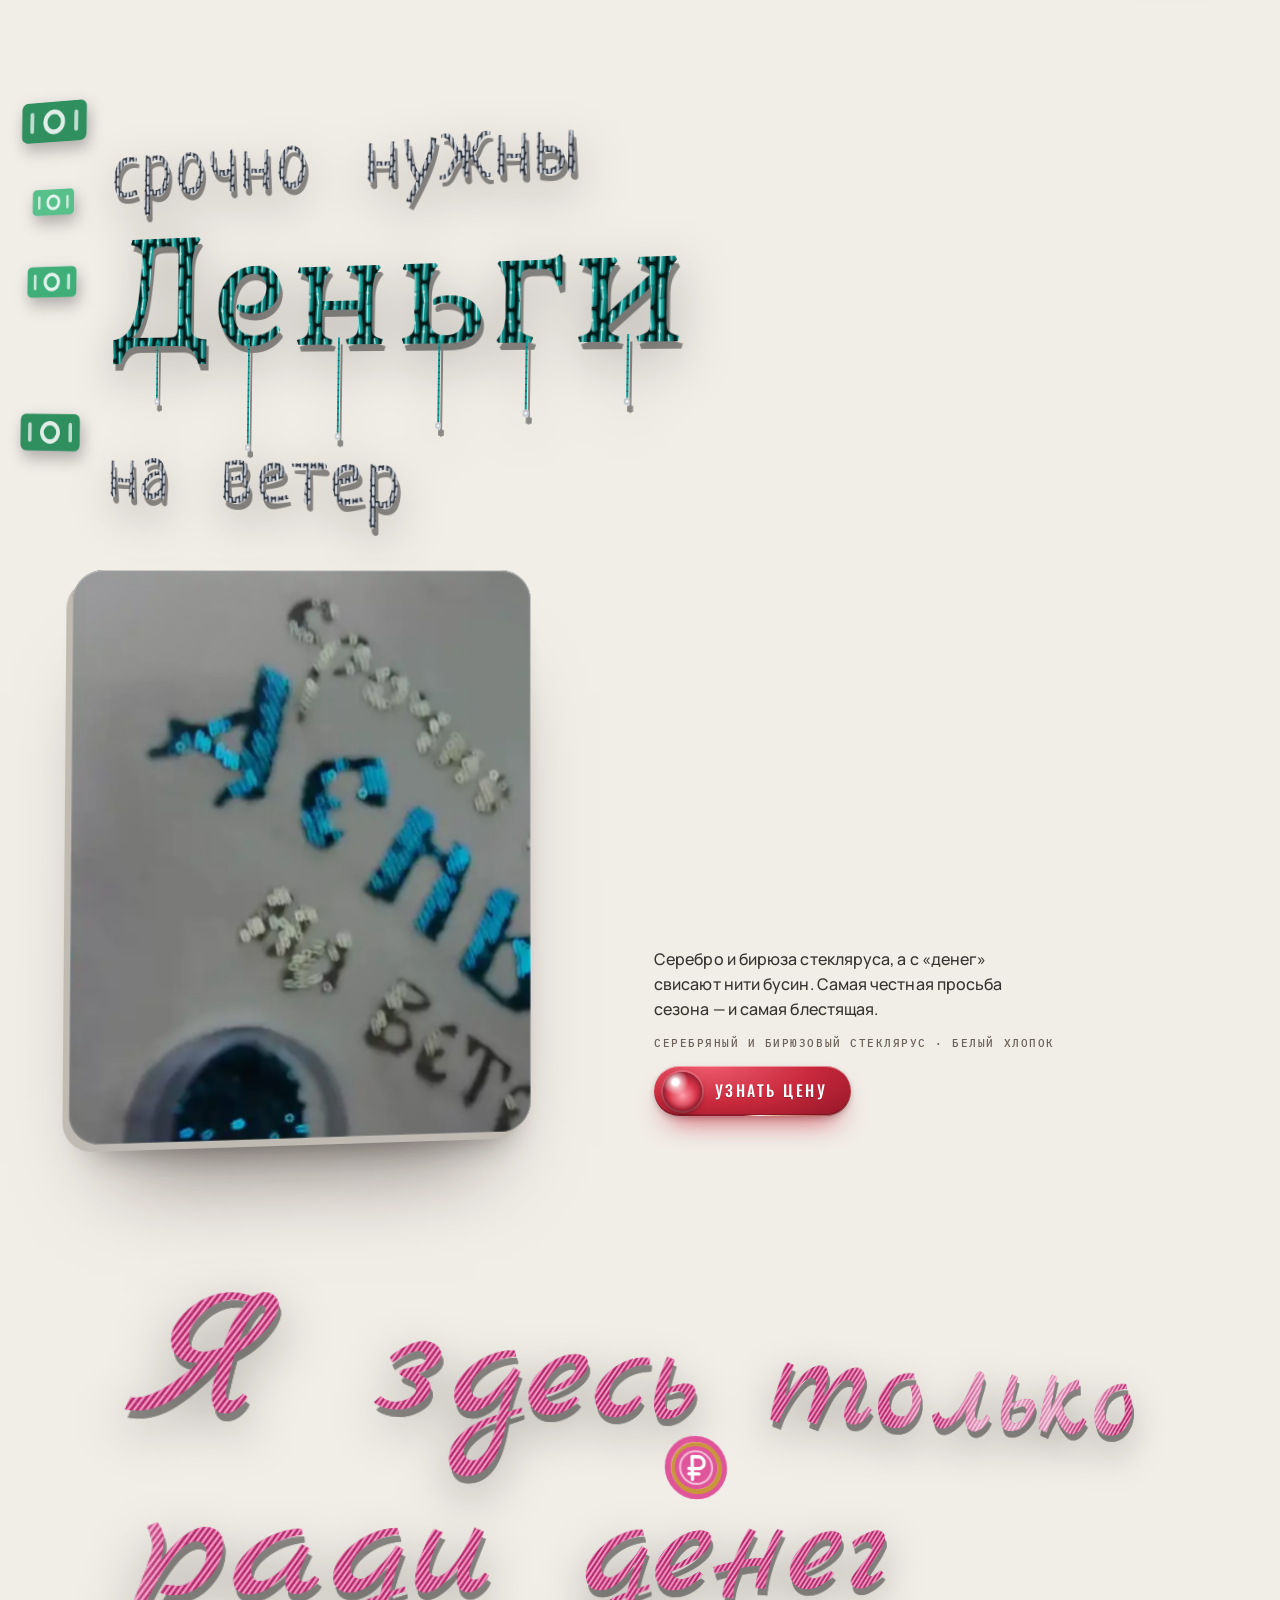
==== commit 07ce95b7: "«Верховная ведьма» целиком, без надписей «на спине» - глава «Верховная ведьма»: вместо крупного план" ====
--- a/index.html
+++ b/index.html
@@ -27,7 +27,7 @@
 <link rel="preload" as="font" type="font/woff2" crossorigin href="fonts/oswald-v-cyrillic-735e90.woff2">
 <link rel="preload" as="font" type="font/woff2" crossorigin href="fonts/manrope-cyrillic-d8fc94.woff2">
 <link rel="preload" as="font" type="font/woff2" crossorigin href="fonts/cormorantgaramond-cyrillic-a062b9.woff2">
-<link rel="stylesheet" href="styles.css?v=20261020h">
+<link rel="stylesheet" href="styles.css?v=20261020i">
 <script type="application/ld+json">{"@context": "https://schema.org", "@type": "Organization", "name": "Авторские футболки Иры Кияевой", "url": "https://jocehabuwa643-svg.github.io/avtorskie-futbolki/", "description": "Футболки с вышивкой и бисером ручной работы, короткие серии", "image": "https://jocehabuwa643-svg.github.io/avtorskie-futbolki/film/og.jpg", "founder": {"@type": "Person", "name": "Ира Кияева"}, "sameAs": ["https://www.instagram.com/kiyaeva_irina/", "https://vk.ru/i.kiaeva"]}</script>
 <script>
 (function(){var d=document.documentElement;try{var t=localStorage.getItem("kiyaeva-theme");d.setAttribute("data-theme",t==="light"||t==="dark"?t:"system");}catch(e){}
@@ -124,11 +124,11 @@
       </article>
 
       <article class="ch" id="verh" data-side="r" data-aspect=".8" data-tilt="-11,-2,3" data-len="1.05" data-bg="#e7dccb" data-bg-d="#1c1814" data-ink="#191412" data-ink-d="#f0e8dc" data-acc="#c2202f"
-        data-shots='[{"v":"film/f-verh","d":4.4,"z":[1.1,1]}]'>
-        <figure class="ch-media"><img src="film/f-verh.jpg" alt="Спина худи с надписью ВЕРХОВНАЯ ВЕДЬМА красным и чёрным стеклярусом" loading="lazy" decoding="async"></figure>
+        data-shots='[{"v":"film/b-verh","d":1.35,"z":[1.04,1],"pos":"50% 40%","loop":1}]'>
+        <figure class="ch-media"><img src="film/b-verh.jpg" alt="Худи с надписью ВЕРХОВНАЯ ВЕДЬМА на груди: красный и чёрный стеклярус" loading="lazy" decoding="async"></figure>
         <p class="kicker">худи · красный и чёрный стеклярус</p>
         <h2 class="t t-verh" data-sparks="3" data-reveal="drop"><span class="l1">ВЕРХОВНАЯ</span><span class="l2">ВЕДЬМА</span></h2>
-        <p class="deck">Надпись во всю спину: красный стеклярус и высокие буквы из чёрного. Худи для той, кто не спрашивает разрешения.</p>
+        <p class="deck">Надпись во всю грудь: сверху красный стеклярус, ниже высокие буквы из чёрного. Худи для той, кто не спрашивает разрешения.</p>
       </article>
 
       <article class="ch" id="pros" data-side="l" data-aspect=".8" data-tilt="12,2.6,2" data-len=".9" data-bg="#c8161f" data-bg-d="#8e0e16" data-ink="#fff3ee" data-ink-d="#fff3ee" data-acc="#0e0e0e"
@@ -274,11 +274,11 @@
       </div>
     </article>
 
-    <article class="card" data-from="right" data-fx="song" data-name="со строкой на спине">
-      <div class="card-media r1"><img class="kb" src="film/p-song.jpg" alt="Спина варёной футболки: четыре строки белой нитью тамбурным швом" width="1100" height="1100" loading="lazy" decoding="async"></div>
-      <div class="card-copy">
-        <h3 class="ct f-neucha">На спине</h3>
-        <p>На спине — строчка из песни, которую узнают с первых слов. Белая нить, тамбурный шов и немного ностальгии.</p>
+    <article class="card" data-from="right" data-fx="song" data-name="со строкой из песни">
+      <div class="card-media r1"><img class="kb" src="film/p-song.jpg" alt="Варёная футболка: четыре строки белой нитью тамбурным швом" width="1100" height="1100" loading="lazy" decoding="async"></div>
+      <div class="card-copy">
+        <h3 class="ct f-neucha">Строка из песни</h3>
+        <p>Строчка из песни, которую узнают с первых слов, выведена от руки белой нитью. Тамбурный шов, рукописный наклон и немного ностальгии.</p>
         <em>белая нить · тамбурный шов</em>
       </div>
     </article>
@@ -332,7 +332,7 @@
       <li class="hang" data-slug="zdes"><figure><div class="shirt"><img src="film/w-zdes.webp" alt="Варёная серая футболка: Я здесь только ради денег розовой рукописью" width="600" height="720" loading="lazy" decoding="async"></div><figcaption><strong class="f-marck">Я здесь только ради денег</strong><span>розовая нить, варёный хлопок</span></figcaption></figure></li>
       <li class="hang" data-slug="books"><figure><div class="shirt"><img src="film/w-books.webp" alt="Варёная футболка: БОЛЬШЕ КНИГ серебряным стеклярусом, красная Е и стразы" width="600" height="720" loading="lazy" decoding="async"></div><figcaption><strong class="f-comfortaa">БОЛЬШЕ КНИГ</strong><span>серебро и красные стразы</span></figcaption></figure></li>
       <li class="hang" data-slug="vokrug"><figure><div class="shirt"><img src="film/w-vokrug.webp" alt="Тёмная варёная футболка: ВОКРУГ ПИ*ДЕЦ, А Я СИЯЮ белой нитью" width="600" height="720" loading="lazy" decoding="async"></div><figcaption><strong class="f-philo">ВОКРУГ ПИ*ДЕЦ, А Я СИЯЮ</strong><span>белая строчка по мятой ткани</span></figcaption></figure></li>
-      <li class="hang" data-slug="song" data-name="со строкой на спине"><figure><div class="shirt"><img src="film/w-song.webp" alt="Варёная футболка со спины: четыре строки белой нитью" width="600" height="720" loading="lazy" decoding="async"></div><figcaption><strong class="f-neucha">Строка на спине</strong><span>белая нить, вид со спины</span></figcaption></figure></li>
+      <li class="hang" data-slug="song" data-name="со строкой из песни"><figure><div class="shirt"><img src="film/w-song.webp" alt="Варёная футболка: четыре строки белой нитью" width="600" height="720" loading="lazy" decoding="async"></div><figcaption><strong class="f-neucha">Строка из песни</strong><span>белая нить, тамбурный шов</span></figcaption></figure></li>
       <li class="hang" data-slug="meteli"><figure><div class="shirt"><img src="film/w-meteli.webp" alt="Белая футболка: и не такие метели в ebalo летели красной рукописью" width="600" height="720" loading="lazy" decoding="async"></div><figcaption><strong class="f-badscript">и не такие метели в ebalo летели</strong><span>красная нить на белом</span></figcaption></figure></li>
       <li class="hang" data-slug="gold"><figure><div class="shirt"><img src="film/w-gold.webp" alt="Варёная футболка: ВЕРХОВНАЯ и мечеть золотом" width="600" height="720" loading="lazy" decoding="async"></div><figcaption><strong class="f-kurale">ВЕРХОВНАЯ</strong><span>золото на варёном хлопке</span></figcaption></figure></li>
     </ul>
@@ -396,6 +396,6 @@
   </a>
 </p>
 
-<script src="site.js?v=20261020h"></script>
+<script src="site.js?v=20261020i"></script>
 </body>
 </html>
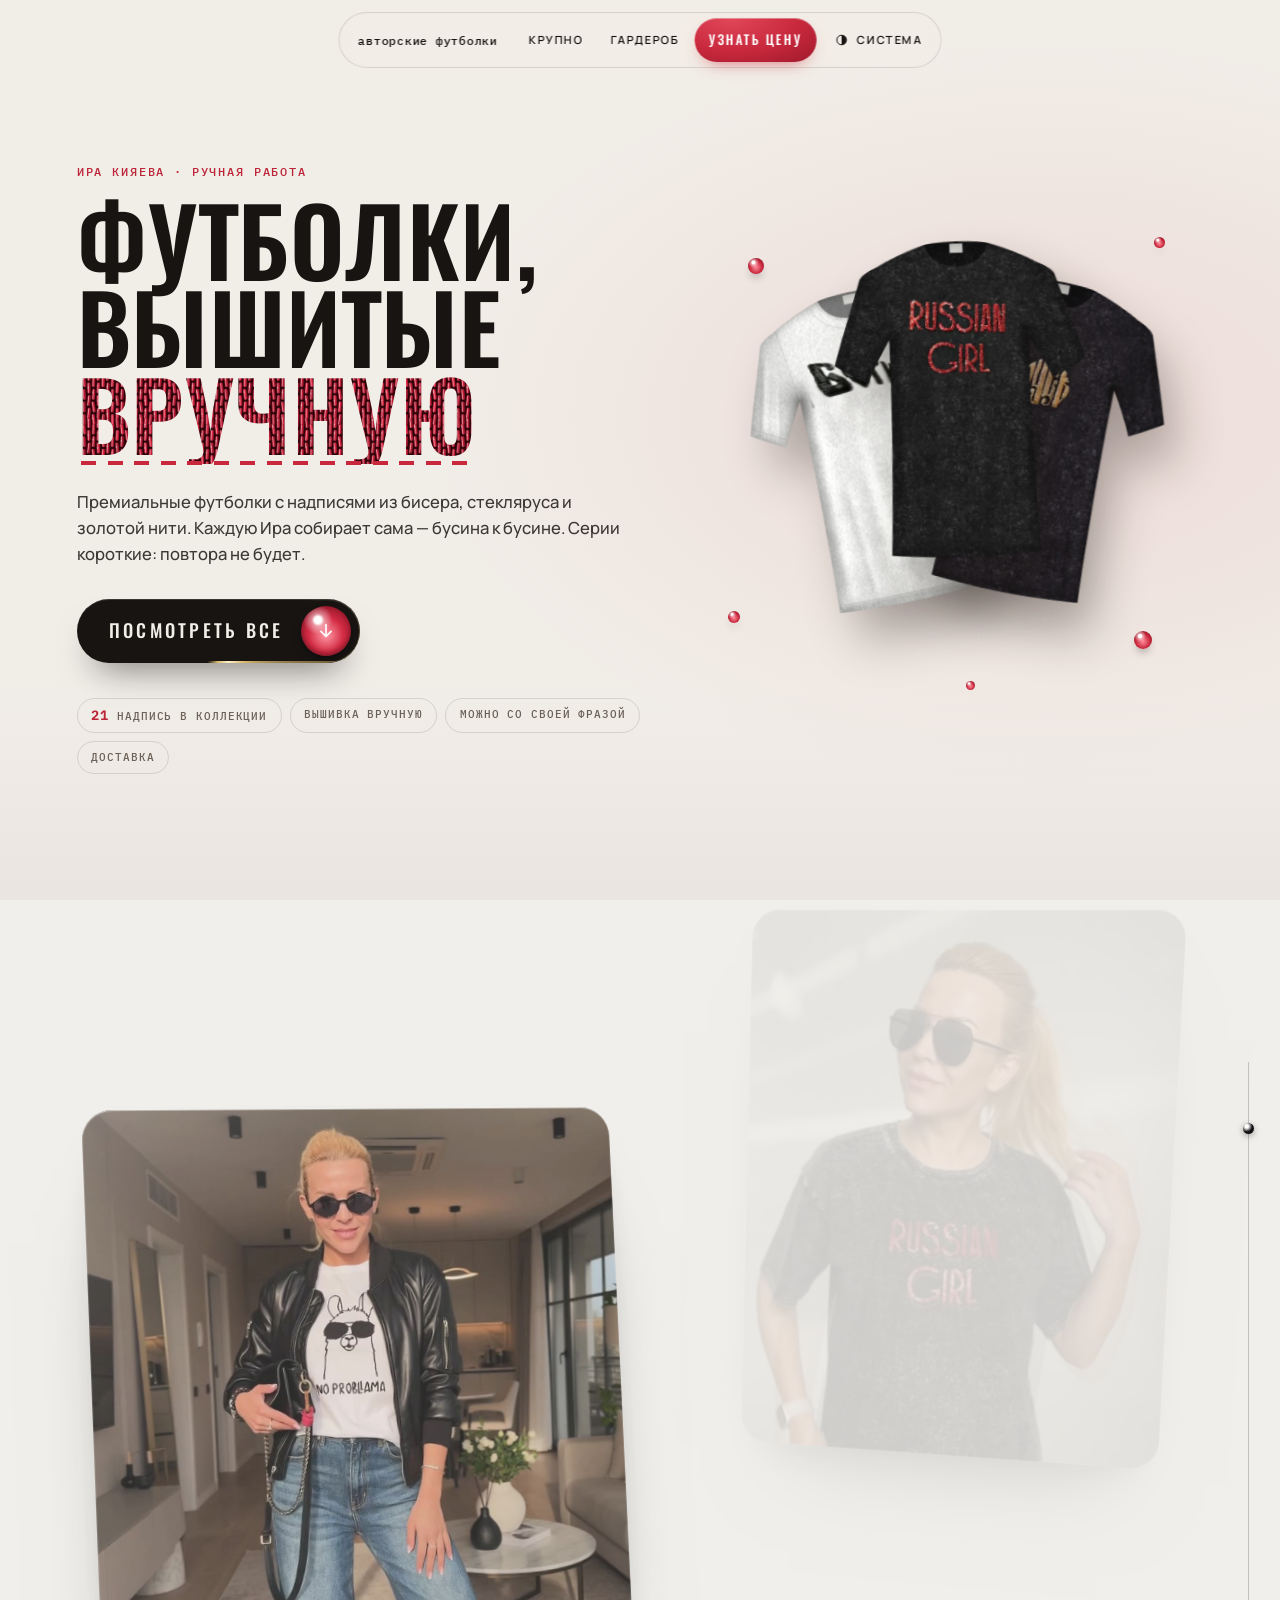
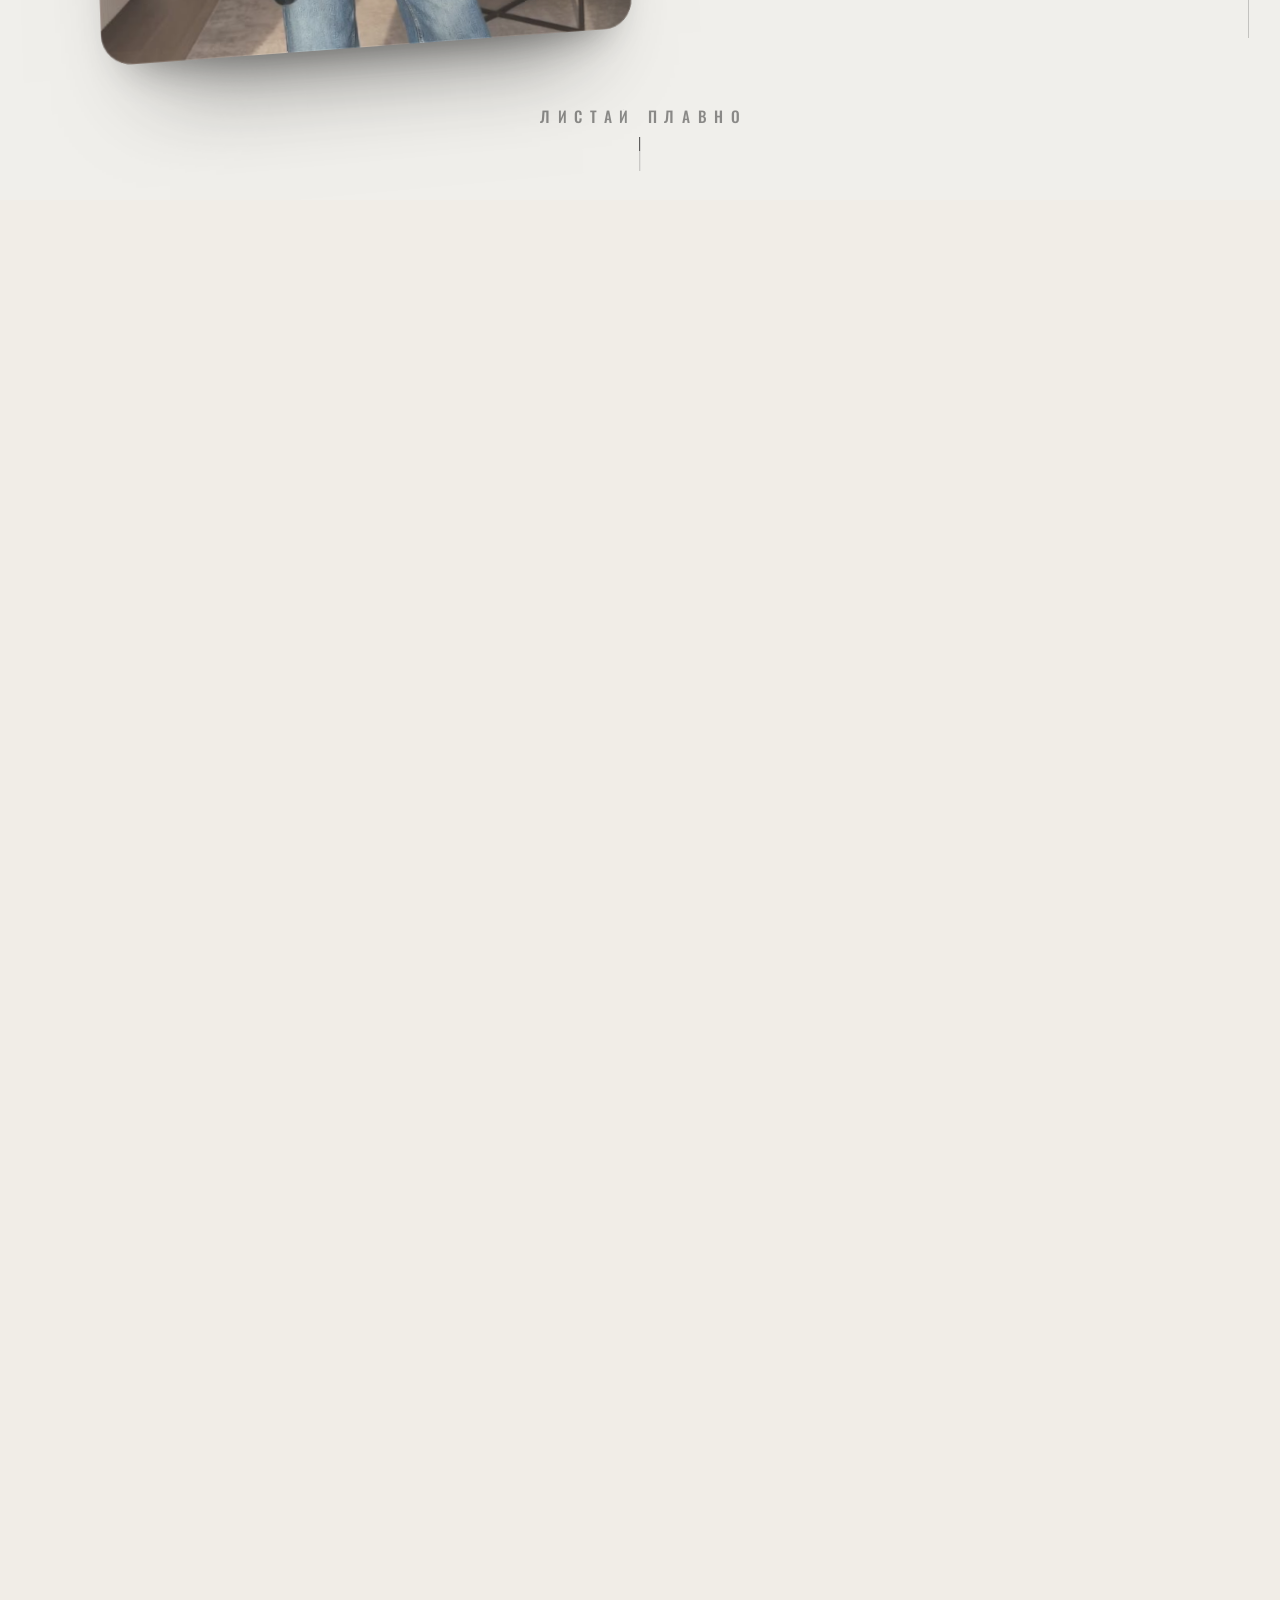
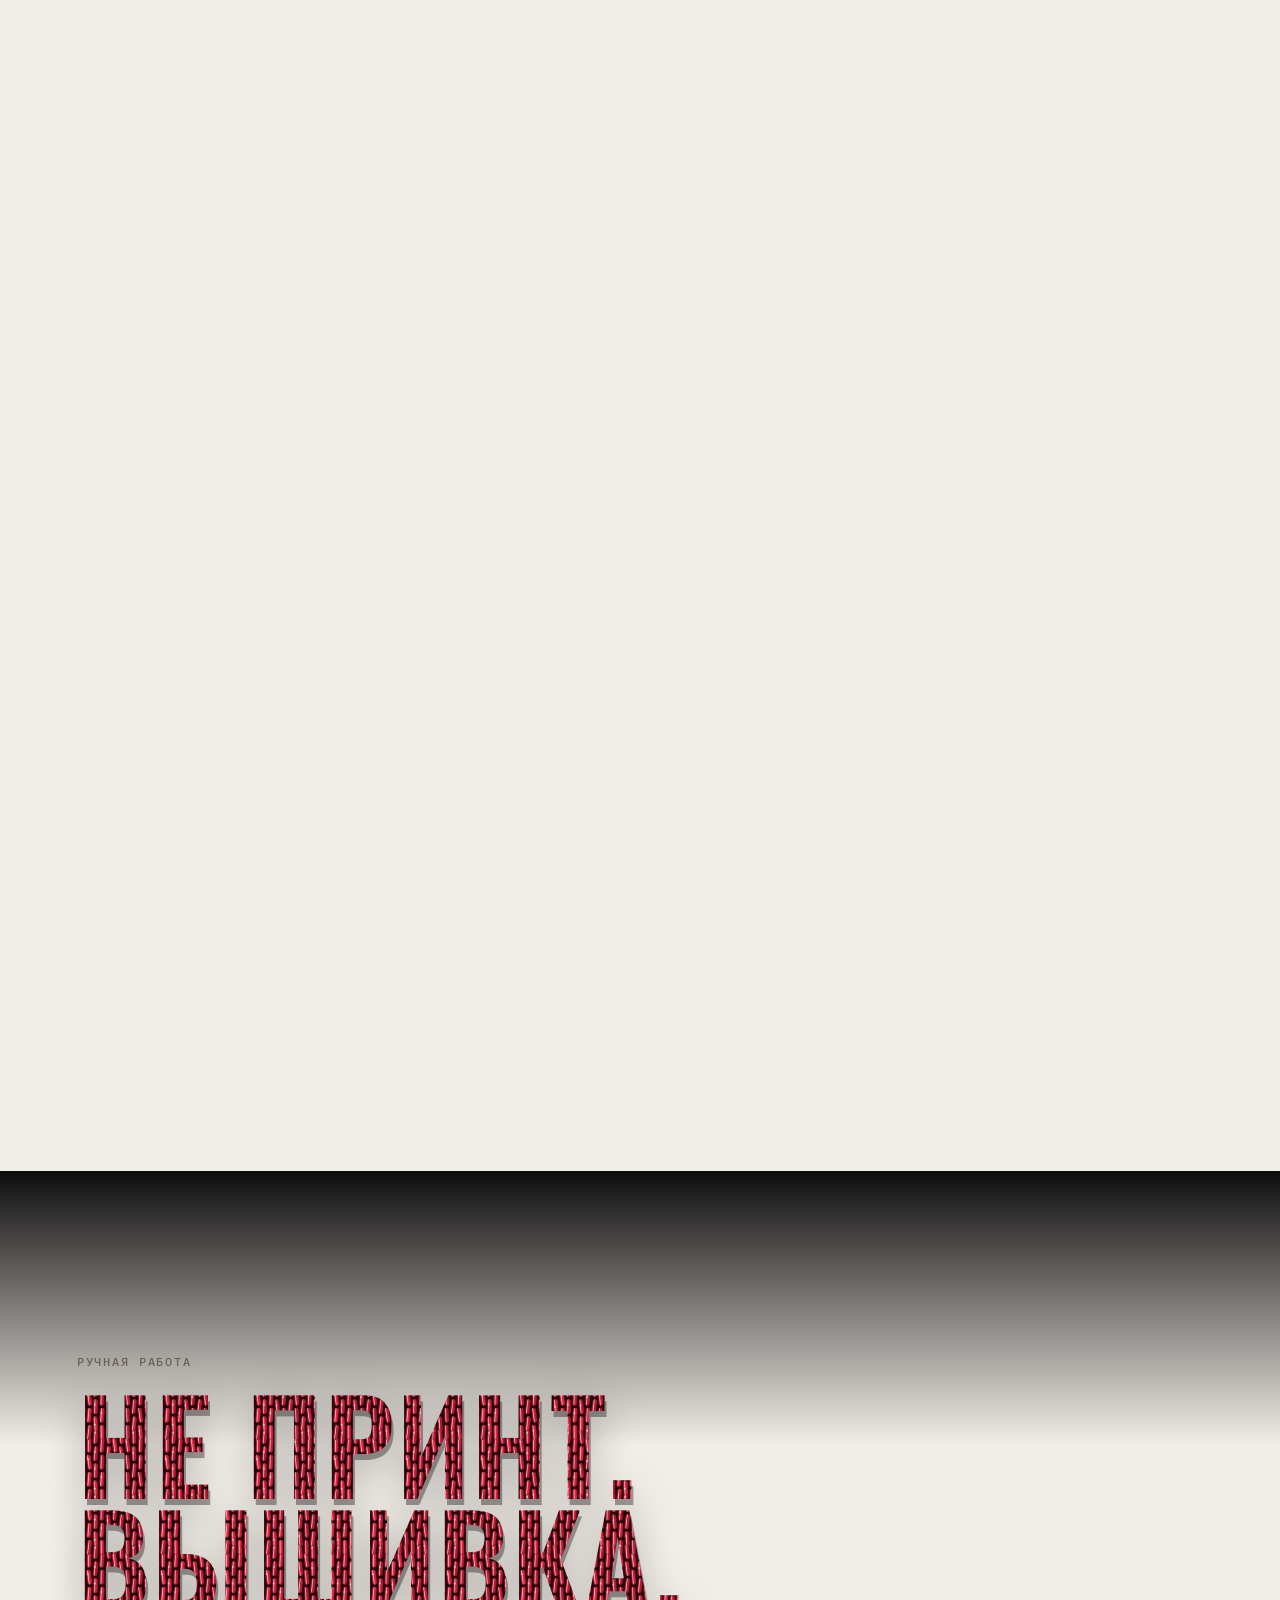
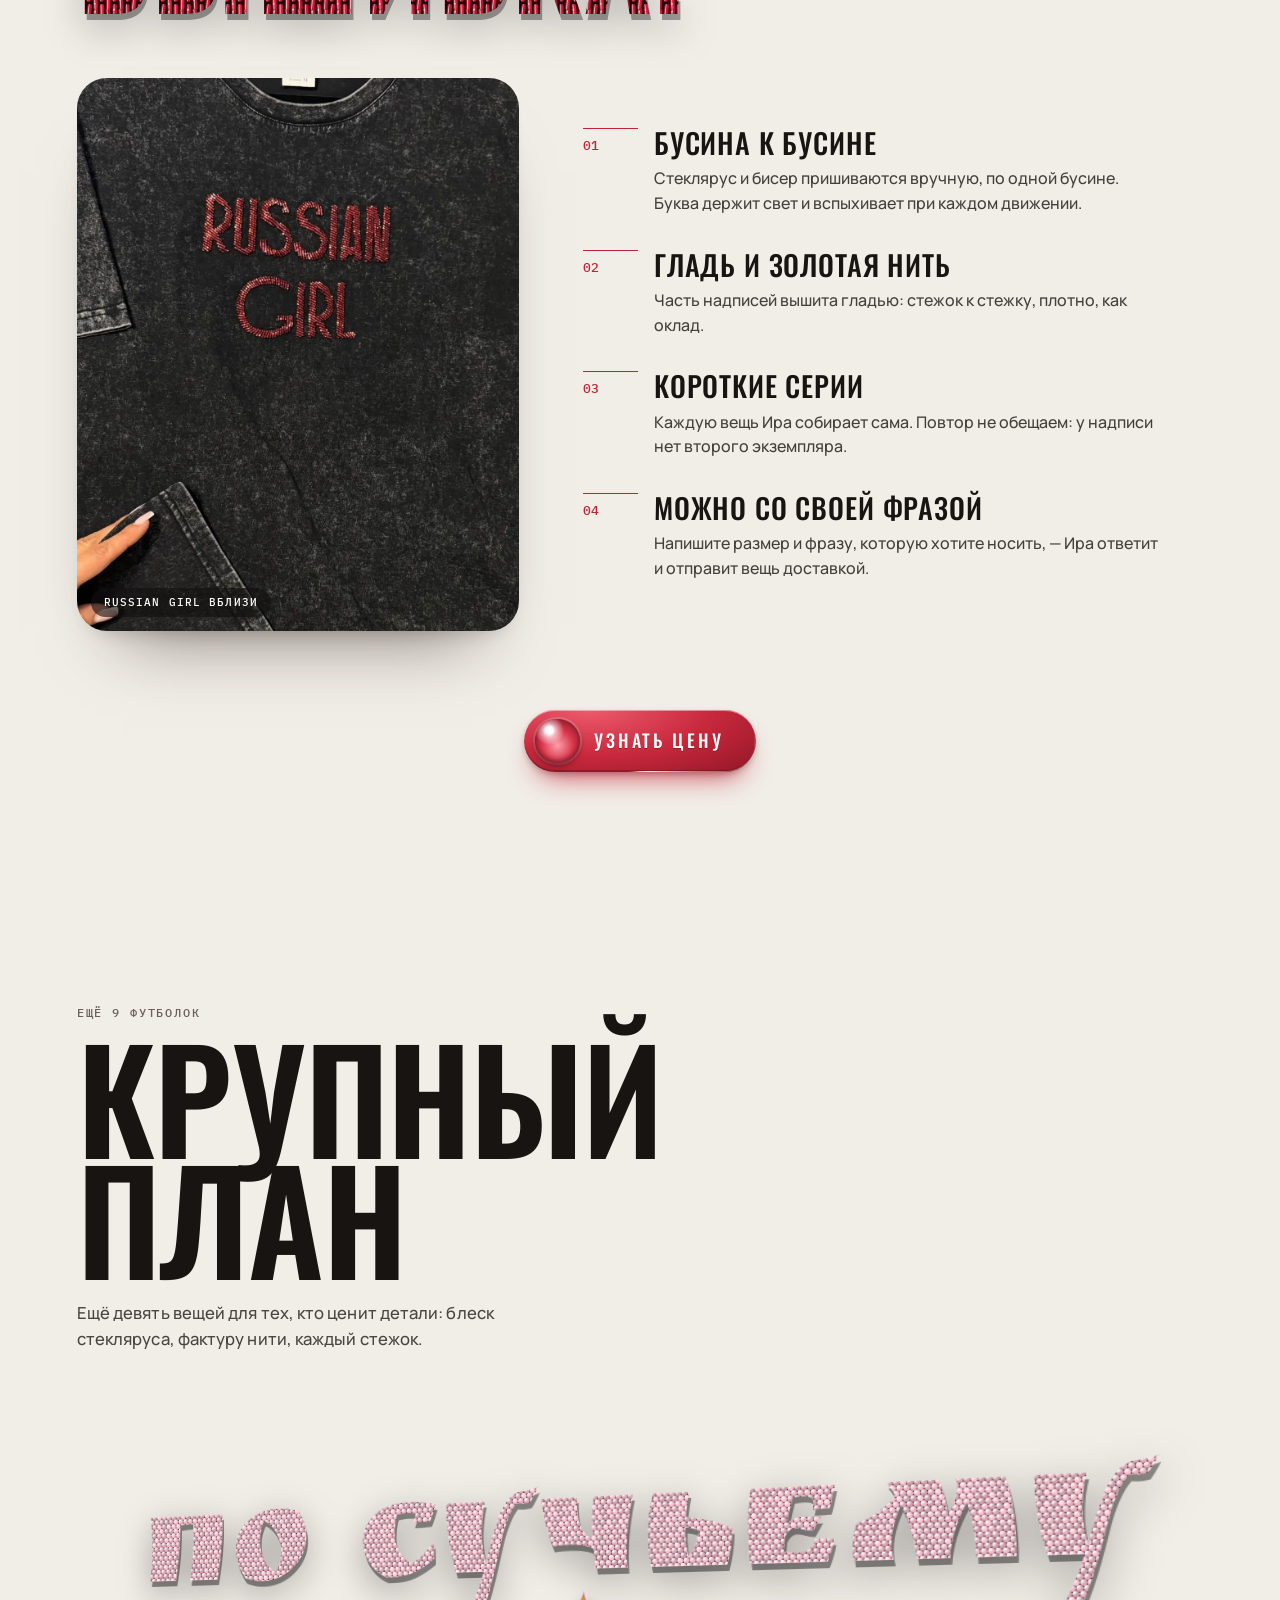
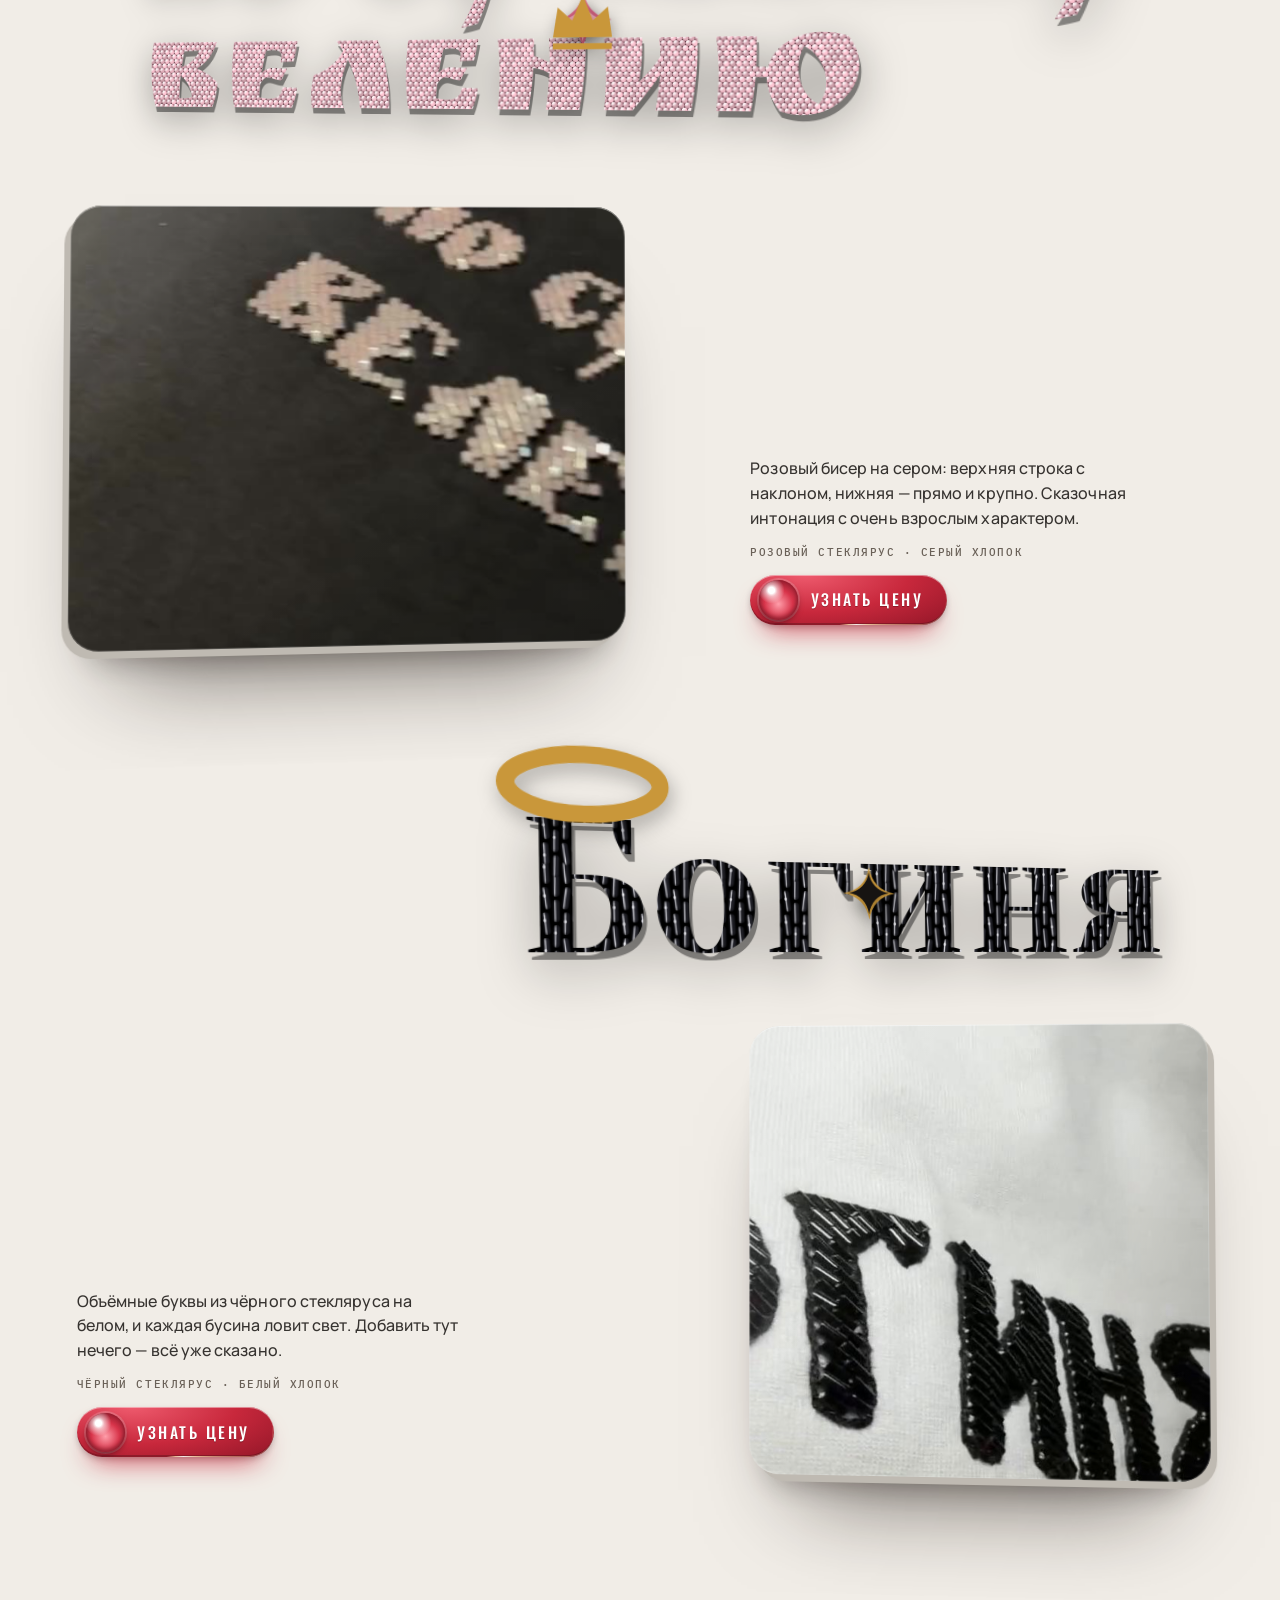
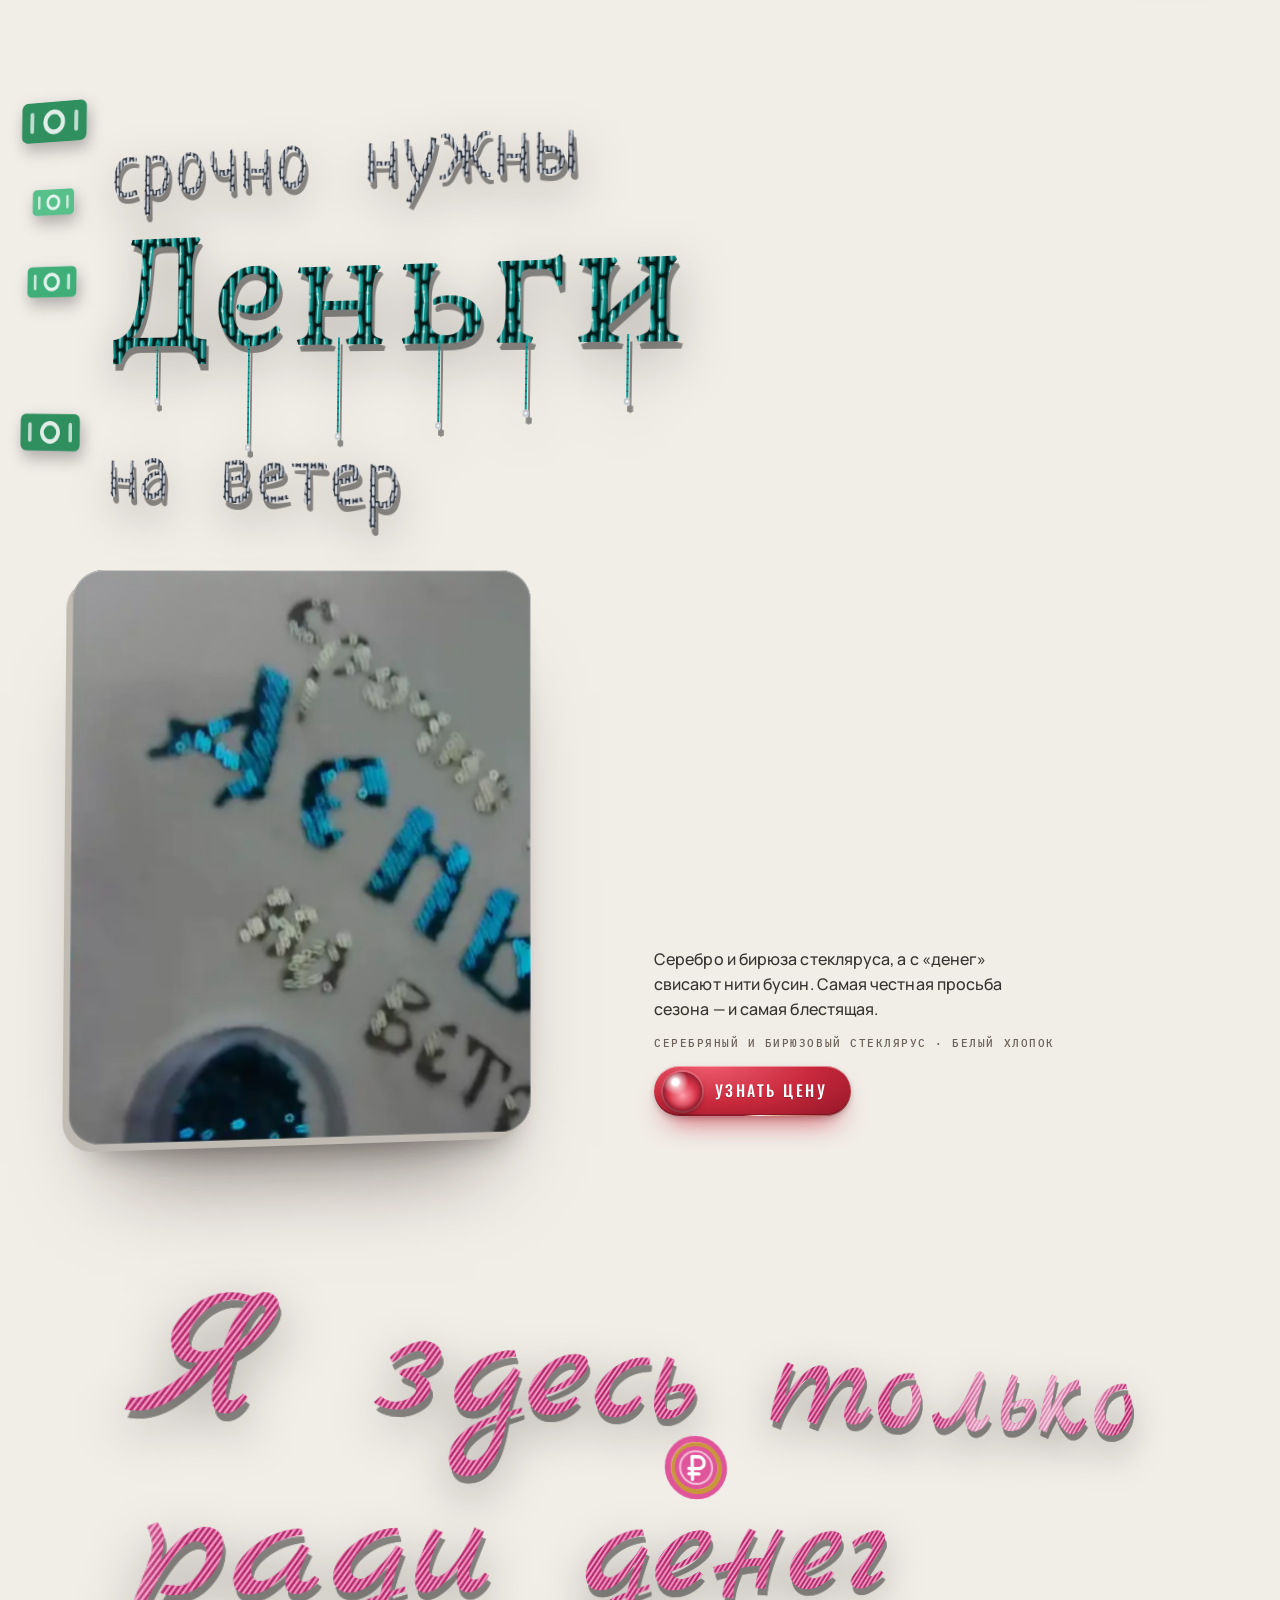
==== commit f4748804: "Анимации не выключаются на медленном мобильном интернете На телефоне (Яндекс Браузер, мобильная сеть" ====
--- a/index.html
+++ b/index.html
@@ -4,7 +4,7 @@
 <meta charset="utf-8">
 <meta name="viewport" content="width=device-width, initial-scale=1, viewport-fit=cover">
 <!-- Политика безопасности: всё только со своего адреса. Хеш — от скрипта темы ниже; проверяется перед выкладкой (.github/check.mjs) -->
-<meta http-equiv="Content-Security-Policy" content="default-src 'none'; script-src 'self' 'sha256-LKWr2Q12IMmuD75WUvdXdLp9AEAAi0EOhf80T+XAp9E='; style-src 'self' 'unsafe-inline'; img-src 'self' data:; media-src 'self'; font-src 'self'; connect-src 'self'; manifest-src 'self'; base-uri 'none'; form-action 'none'; object-src 'none';">
+<meta http-equiv="Content-Security-Policy" content="default-src 'none'; script-src 'self' 'sha256-Q76cxhXzjaX4IL7EVI3vxh28QZDhu/JY64JtY/qLwhI='; style-src 'self' 'unsafe-inline'; img-src 'self' data:; media-src 'self'; font-src 'self'; connect-src 'self'; manifest-src 'self'; base-uri 'none'; form-action 'none'; object-src 'none';">
 <meta name="referrer" content="strict-origin-when-cross-origin">
 <title>Авторские футболки — вышивка и бисер вручную</title>
 <meta name="description" content="Футболки, вышитые вручную: стеклярус, бисер, гладь. RUSSIAN GIRL, МОРЕ, Верховная ведьма, MONEYпуляторша и другие надписи. Короткие серии, ручная работа.">
@@ -26,13 +26,13 @@
 <link rel="manifest" href="manifest.webmanifest">
 <link rel="preload" as="font" type="font/woff2" crossorigin href="fonts/oswald-v-cyrillic-735e90.woff2">
 <link rel="preload" as="font" type="font/woff2" crossorigin href="fonts/manrope-cyrillic-d8fc94.woff2">
-<link rel="preload" as="font" type="font/woff2" crossorigin href="fonts/cormorantgaramond-cyrillic-a062b9.woff2">
-<link rel="stylesheet" href="styles.css?v=20261020i">
+<link rel="preload" as="script" href="site.js?v=20261021a">
+<link rel="stylesheet" href="styles.css?v=20261021a">
 <script type="application/ld+json">{"@context": "https://schema.org", "@type": "Organization", "name": "Авторские футболки Иры Кияевой", "url": "https://jocehabuwa643-svg.github.io/avtorskie-futbolki/", "description": "Футболки с вышивкой и бисером ручной работы, короткие серии", "image": "https://jocehabuwa643-svg.github.io/avtorskie-futbolki/film/og.jpg", "founder": {"@type": "Person", "name": "Ира Кияева"}, "sameAs": ["https://www.instagram.com/kiyaeva_irina/", "https://vk.ru/i.kiaeva"]}</script>
 <script>
 (function(){var d=document.documentElement;try{var t=localStorage.getItem("kiyaeva-theme");d.setAttribute("data-theme",t==="light"||t==="dark"?t:"system");}catch(e){}
 d.classList.add("js");if(window.matchMedia&&matchMedia("(prefers-reduced-motion: reduce)").matches)d.classList.add("rm");
-setTimeout(function(){if(!window.kiyaevaReady)d.classList.remove("js");},7000);})();
+document.addEventListener("DOMContentLoaded",function(){if(!window.kiyaevaReady)d.classList.remove("js");});})();
 </script>
 </head>
 <body>
@@ -396,6 +396,6 @@
   </a>
 </p>
 
-<script src="site.js?v=20261020i"></script>
+<script src="site.js?v=20261021a"></script>
 </body>
 </html>
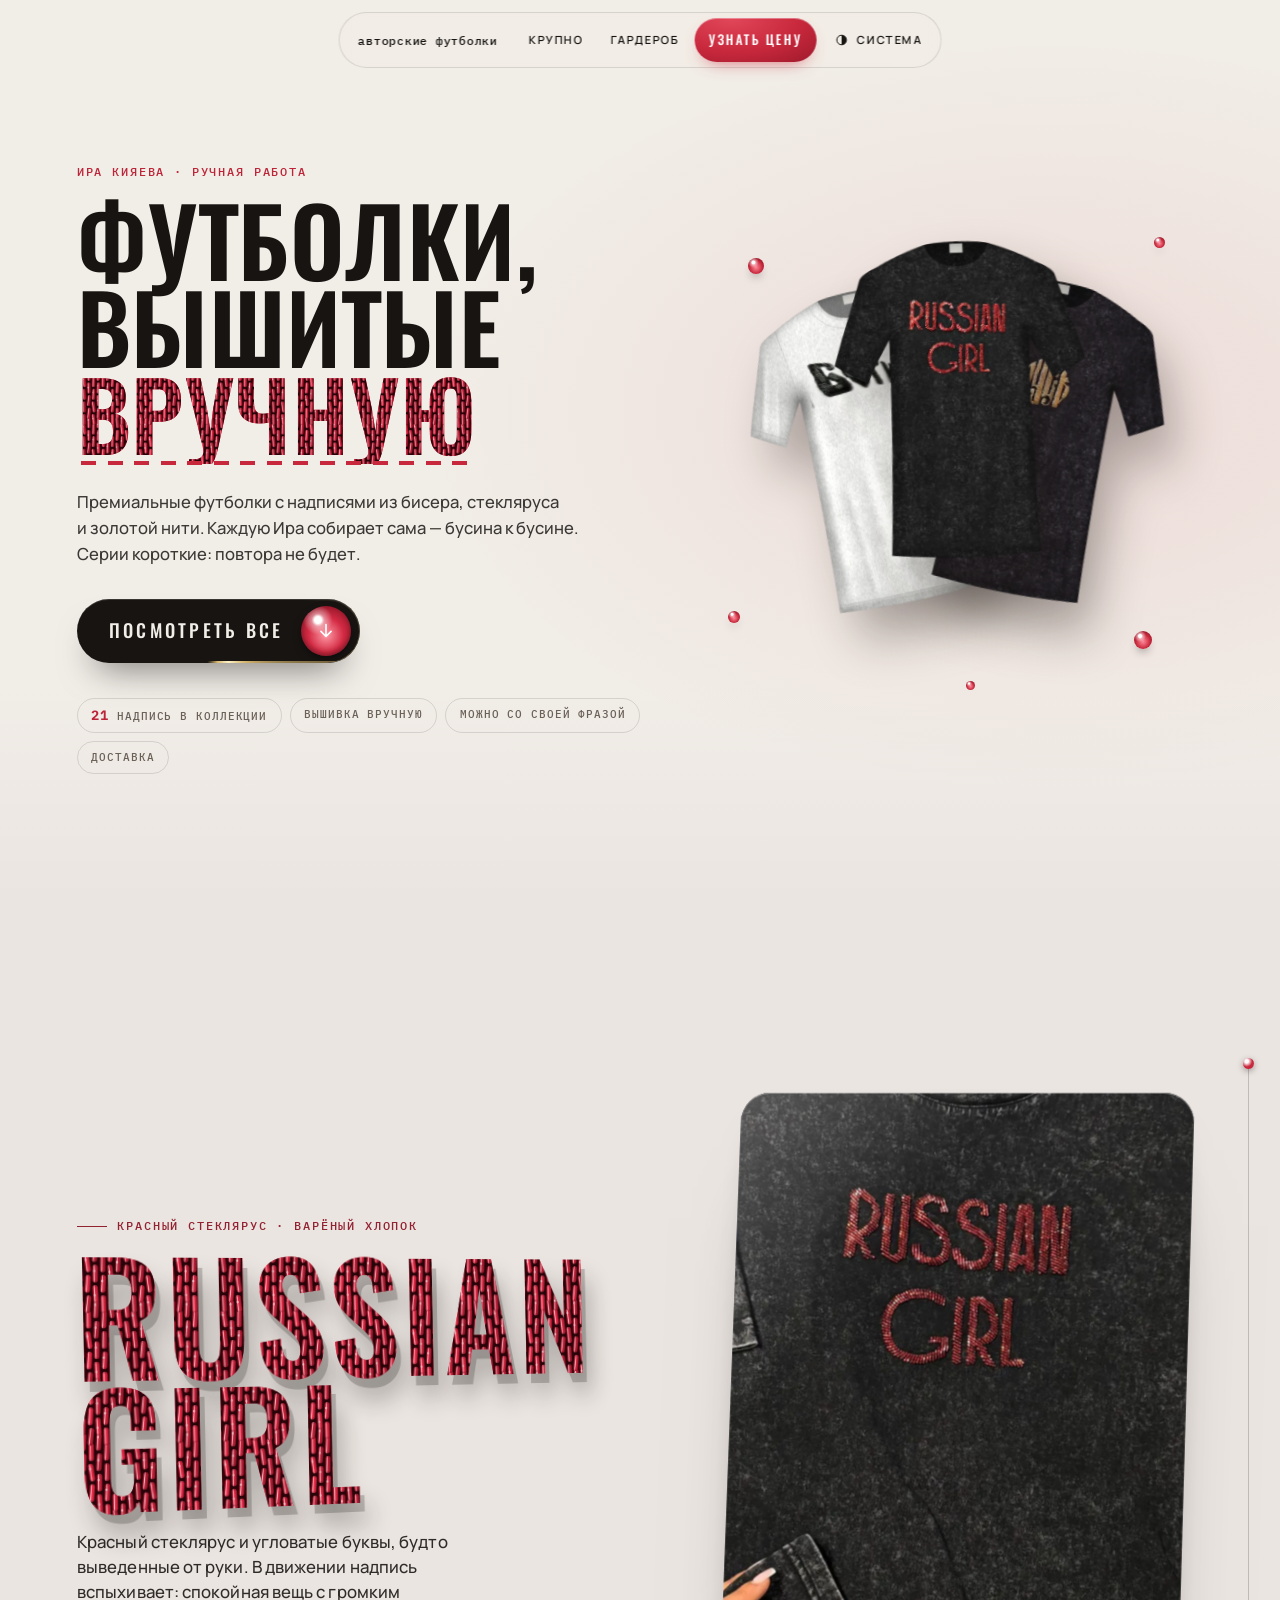
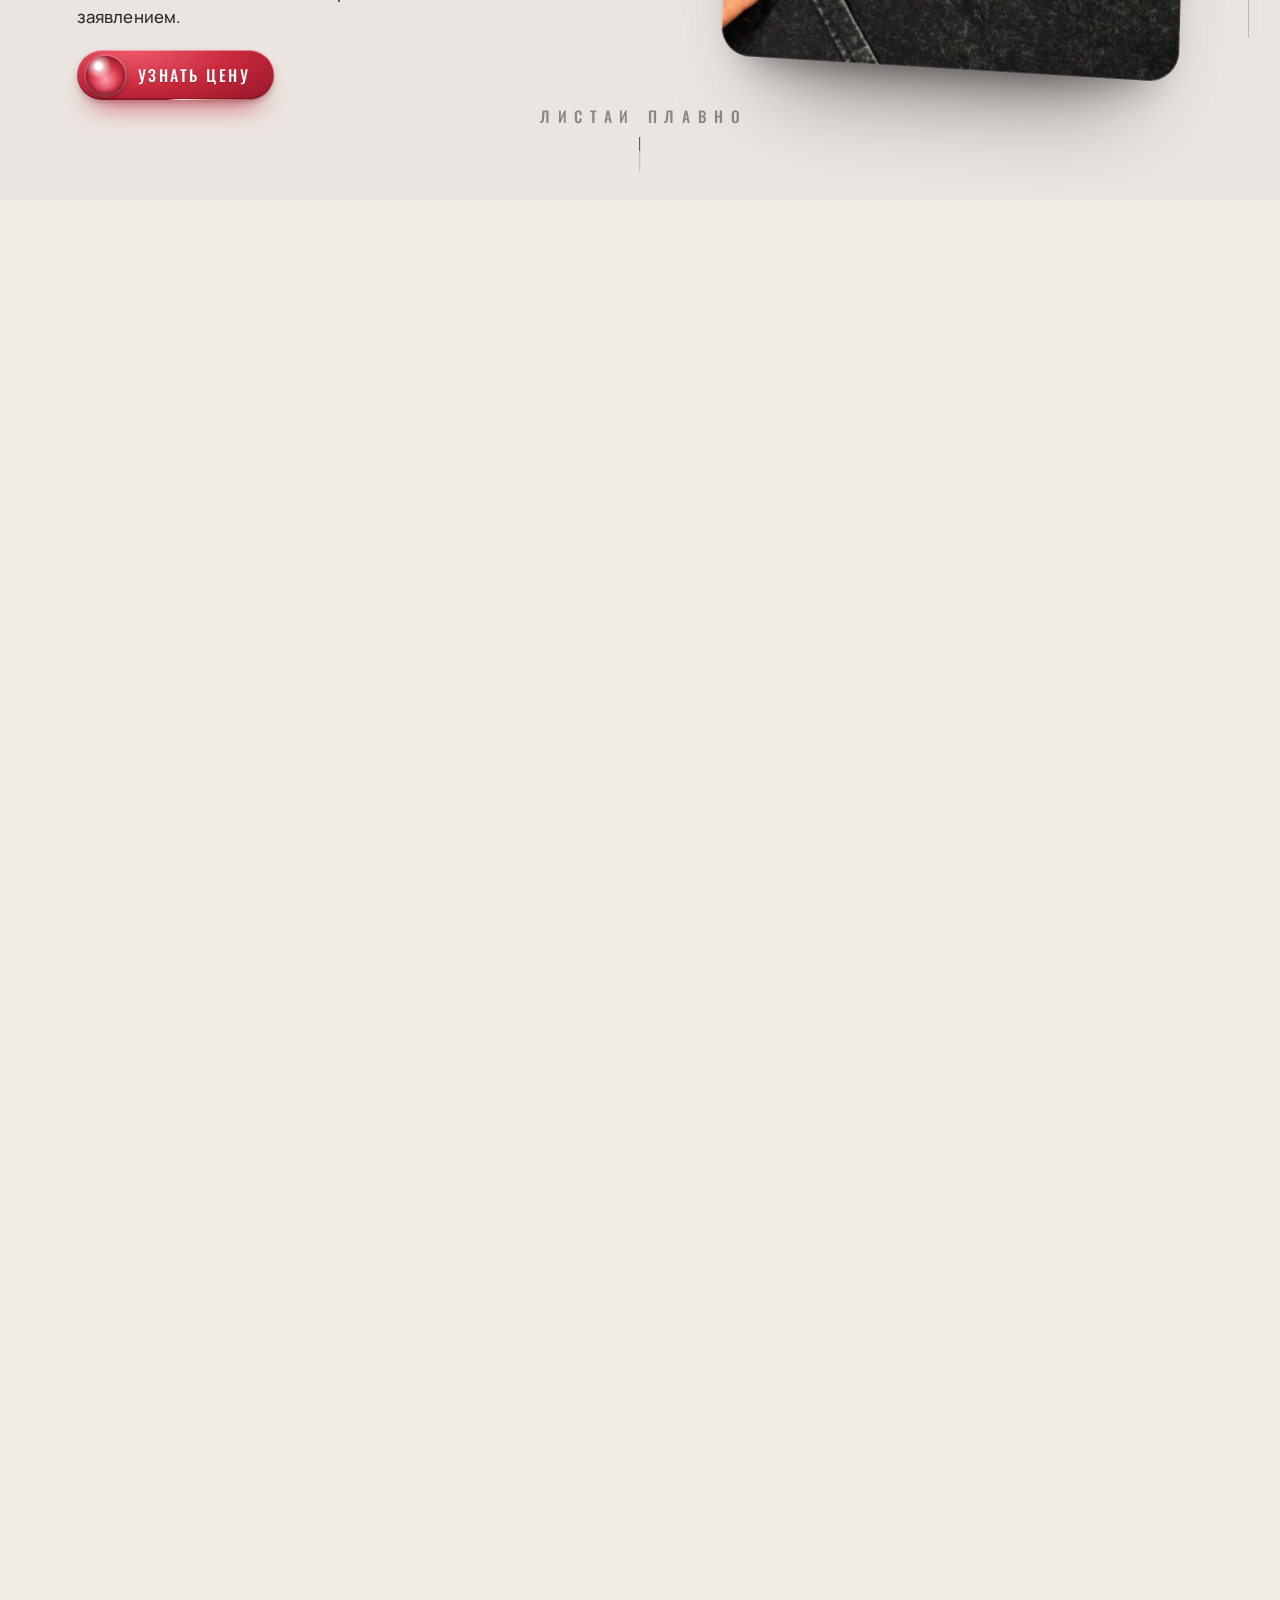
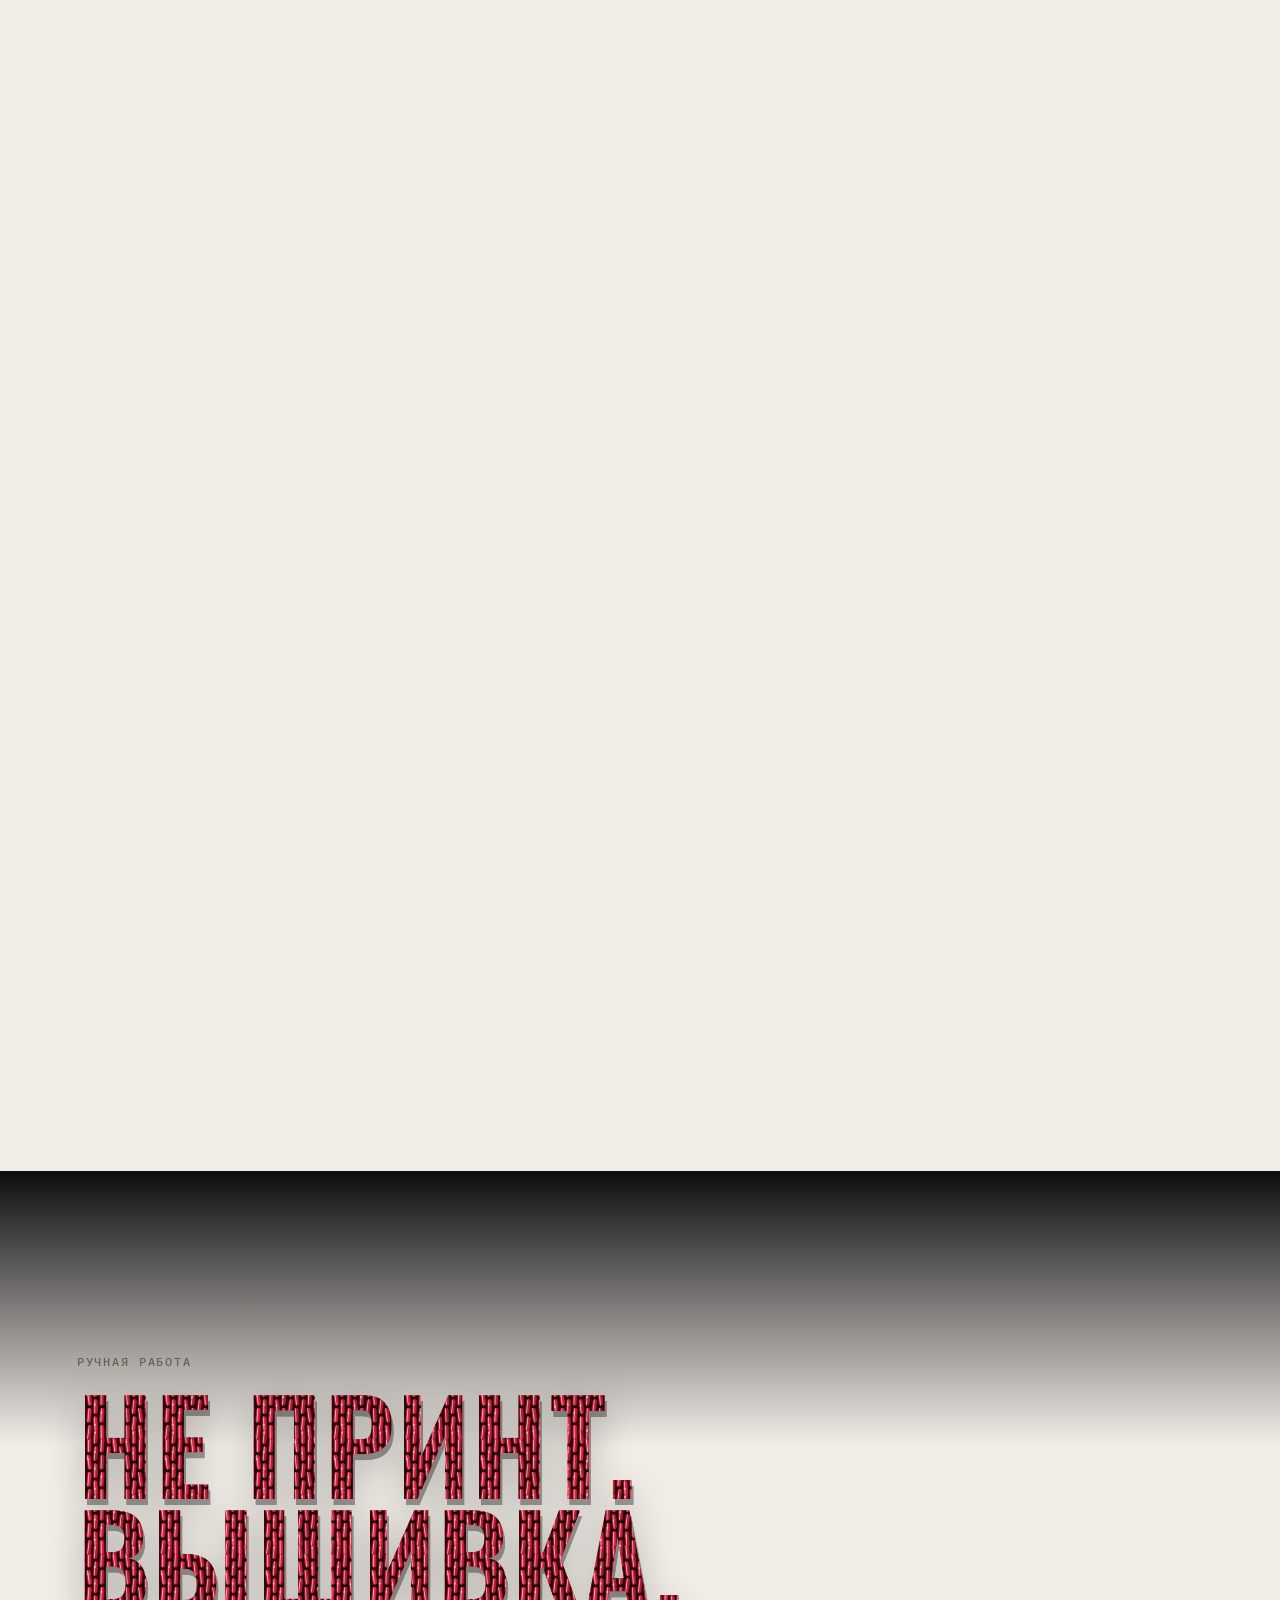
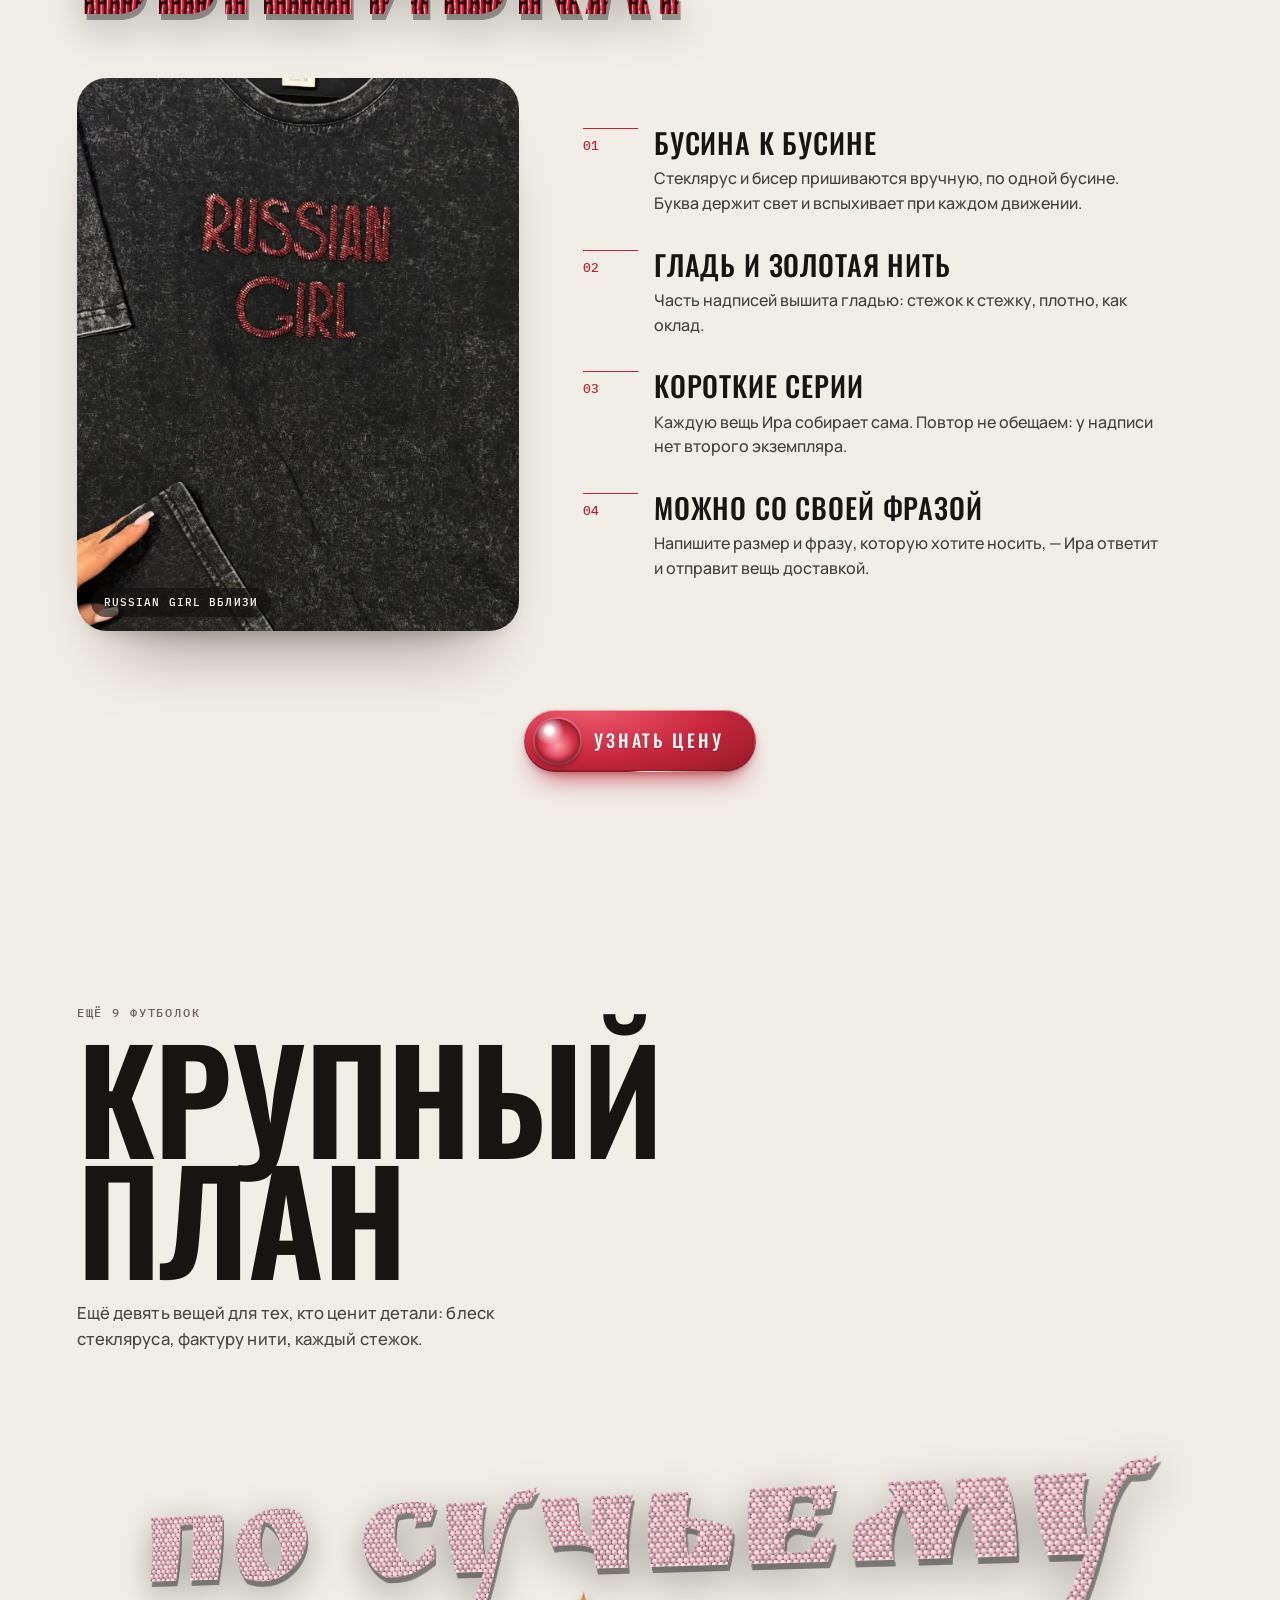
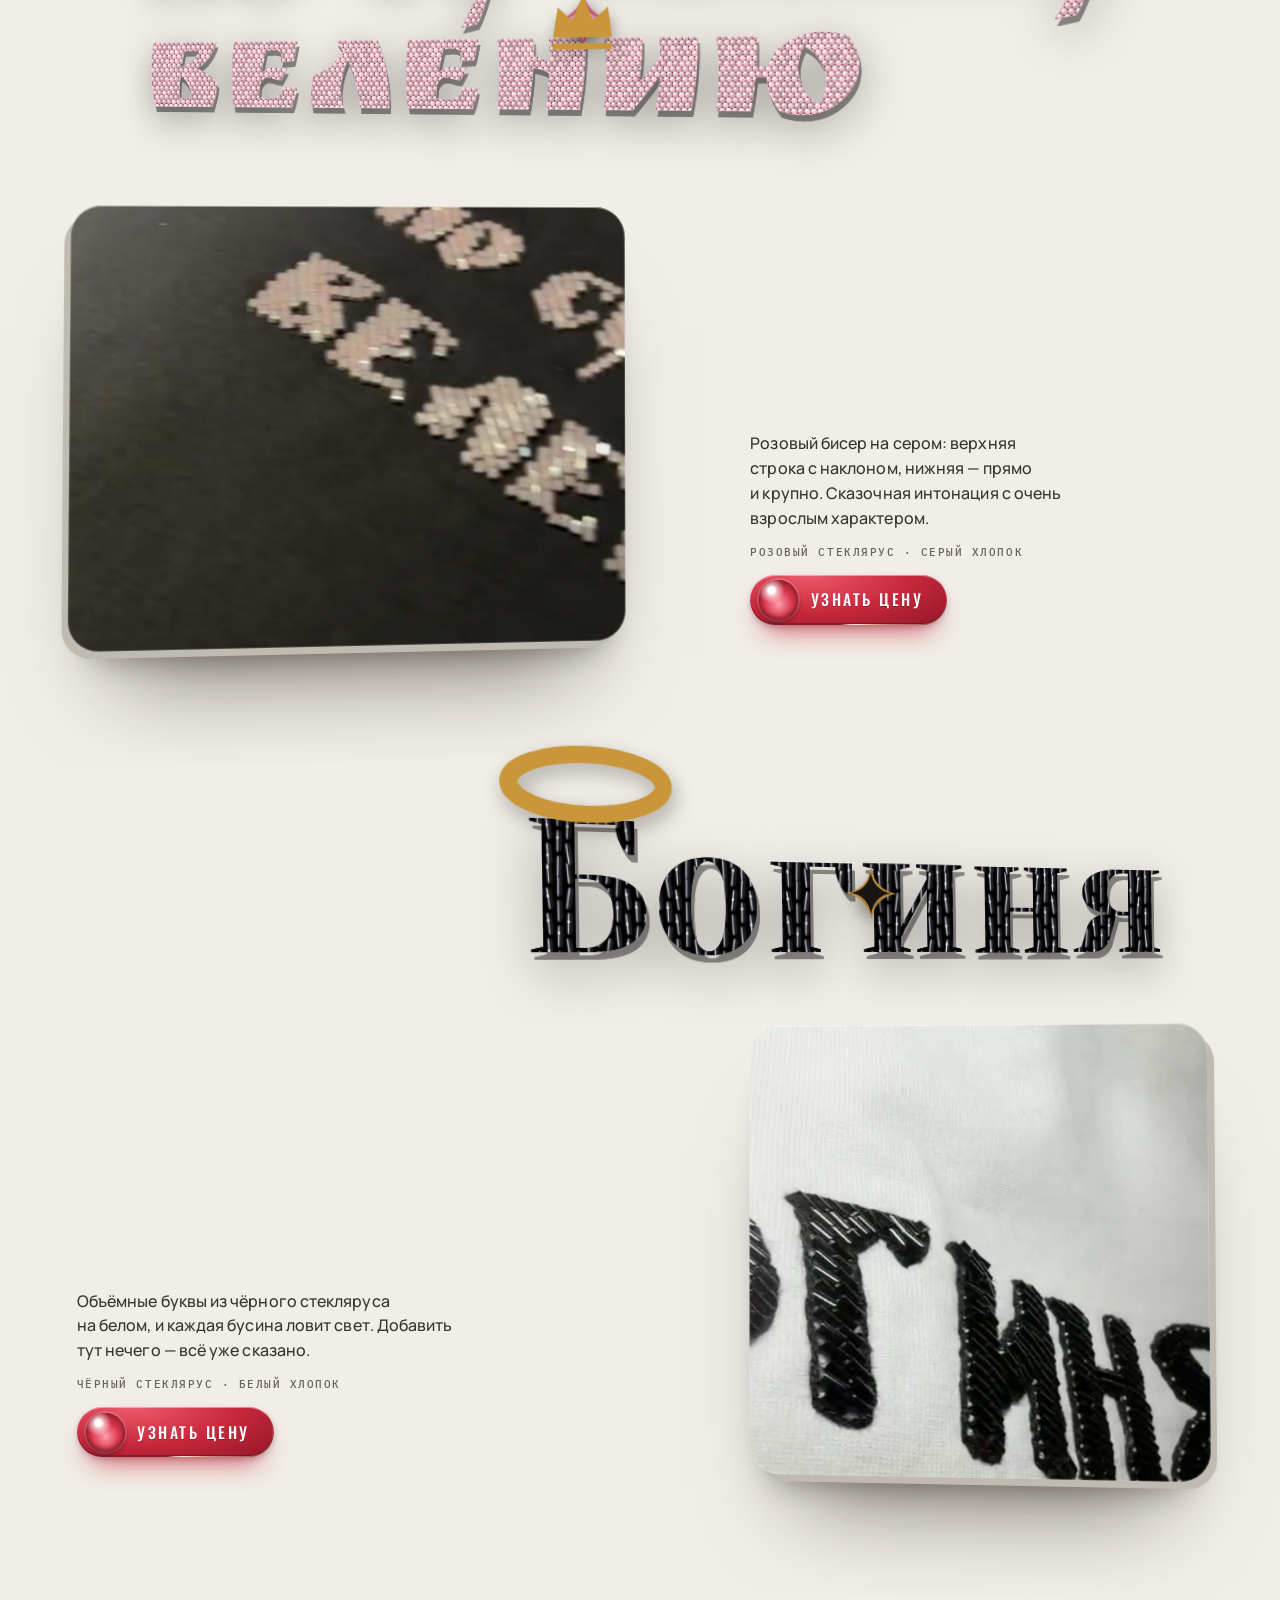
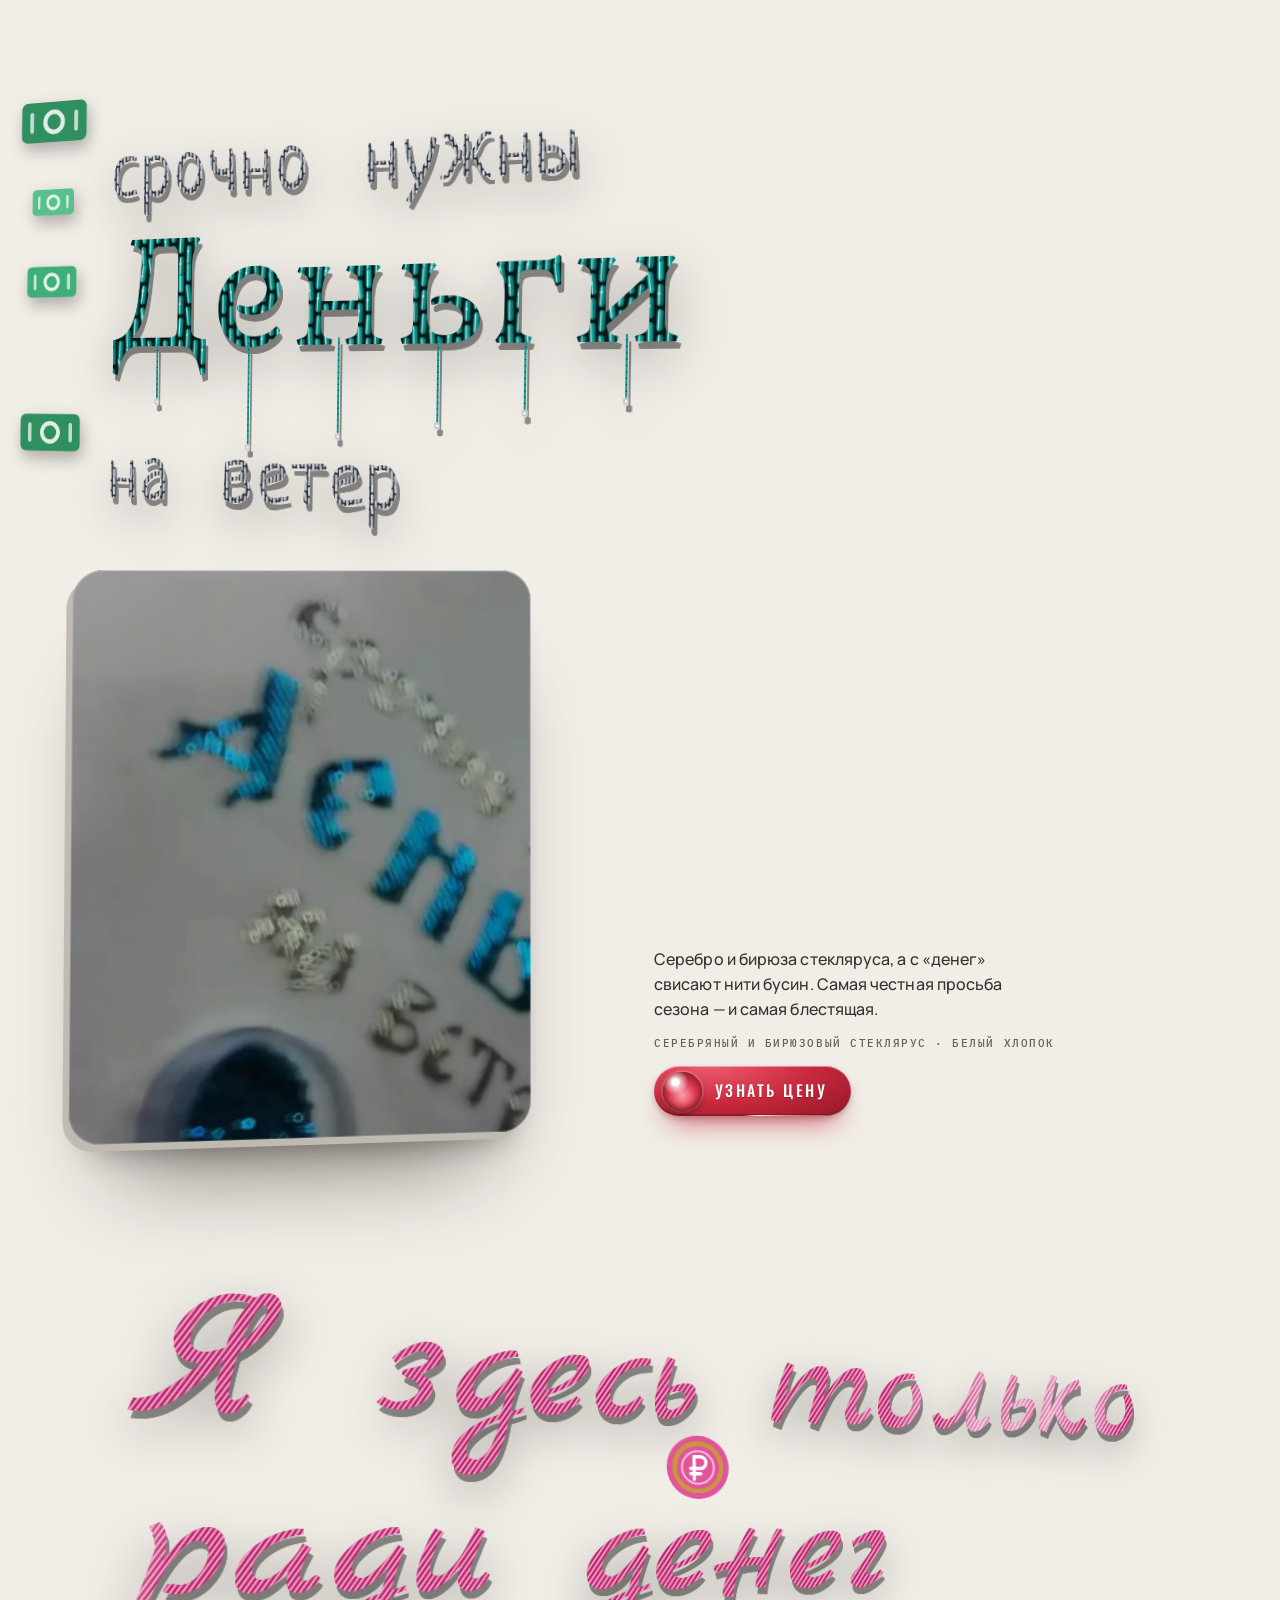
==== commit b7b67cde: "Полировка по аудиту: телефоны, скорость, окно цены, анимация Аудит четырьмя агентами (мобильные брау" ====
--- a/index.html
+++ b/index.html
@@ -4,7 +4,7 @@
 <meta charset="utf-8">
 <meta name="viewport" content="width=device-width, initial-scale=1, viewport-fit=cover">
 <!-- Политика безопасности: всё только со своего адреса. Хеш — от скрипта темы ниже; проверяется перед выкладкой (.github/check.mjs) -->
-<meta http-equiv="Content-Security-Policy" content="default-src 'none'; script-src 'self' 'sha256-Q76cxhXzjaX4IL7EVI3vxh28QZDhu/JY64JtY/qLwhI='; style-src 'self' 'unsafe-inline'; img-src 'self' data:; media-src 'self'; font-src 'self'; connect-src 'self'; manifest-src 'self'; base-uri 'none'; form-action 'none'; object-src 'none';">
+<meta http-equiv="Content-Security-Policy" content="default-src 'none'; script-src 'self' 'sha256-hvsJOlk3RrBAcc1N1bdWkWTw+yZ1rD6K8uTB6OLfVX0='; style-src 'self' 'unsafe-inline'; img-src 'self' data:; media-src 'self'; font-src 'self'; connect-src 'self'; manifest-src 'self'; base-uri 'none'; form-action 'none'; object-src 'none';">
 <meta name="referrer" content="strict-origin-when-cross-origin">
 <title>Авторские футболки — вышивка и бисер вручную</title>
 <meta name="description" content="Футболки, вышитые вручную: стеклярус, бисер, гладь. RUSSIAN GIRL, МОРЕ, Верховная ведьма, MONEYпуляторша и другие надписи. Короткие серии, ручная работа.">
@@ -26,12 +26,12 @@
 <link rel="manifest" href="manifest.webmanifest">
 <link rel="preload" as="font" type="font/woff2" crossorigin href="fonts/oswald-v-cyrillic-735e90.woff2">
 <link rel="preload" as="font" type="font/woff2" crossorigin href="fonts/manrope-cyrillic-d8fc94.woff2">
-<link rel="preload" as="script" href="site.js?v=20261021a">
-<link rel="stylesheet" href="styles.css?v=20261021a">
+<link rel="preload" as="script" href="site.js?v=20261021c">
+<link rel="stylesheet" href="styles.css?v=20261021c">
 <script type="application/ld+json">{"@context": "https://schema.org", "@type": "Organization", "name": "Авторские футболки Иры Кияевой", "url": "https://jocehabuwa643-svg.github.io/avtorskie-futbolki/", "description": "Футболки с вышивкой и бисером ручной работы, короткие серии", "image": "https://jocehabuwa643-svg.github.io/avtorskie-futbolki/film/og.jpg", "founder": {"@type": "Person", "name": "Ира Кияева"}, "sameAs": ["https://www.instagram.com/kiyaeva_irina/", "https://vk.ru/i.kiaeva"]}</script>
 <script>
 (function(){var d=document.documentElement;try{var t=localStorage.getItem("kiyaeva-theme");d.setAttribute("data-theme",t==="light"||t==="dark"?t:"system");}catch(e){}
-d.classList.add("js");if(window.matchMedia&&matchMedia("(prefers-reduced-motion: reduce)").matches)d.classList.add("rm");
+d.classList.add("js");if(window.matchMedia&&matchMedia("(prefers-reduced-motion: reduce)").matches){d.classList.add("rm-sys");var m=null;try{m=localStorage.getItem("kiyaeva-motion");}catch(e){}if(m!=="on")d.classList.add("rm");}
 document.addEventListener("DOMContentLoaded",function(){if(!window.kiyaevaReady)d.classList.remove("js");});})();
 </script>
 </head>
@@ -221,7 +221,7 @@
 
   <div class="cards" id="cards">
     <article class="card wide" data-from="left" data-fx="such">
-      <div class="card-media r54"><video data-src="film/c-such.mp4" poster="film/c-such.jpg" muted playsinline loop preload="none" aria-label="Серая футболка: по сучьему велению розовым бисером"></video></div>
+      <div class="card-media r54"><video data-src="film/c-such.mp4" data-poster="film/c-such.jpg" muted playsinline loop preload="none" aria-label="Серая футболка: по сучьему велению розовым бисером"></video></div>
       <div class="card-copy">
         <h3 class="ct f-ruslan" style="--h:#a8475b;--hd:#e9bcc2">по сучьему<br>ВЕЛЕНИЮ</h3>
         <p>Розовый бисер на сером: верхняя строка с наклоном, нижняя — прямо и крупно. Сказочная интонация с очень взрослым характером.</p>
@@ -230,7 +230,7 @@
     </article>
 
     <article class="card" data-from="right" data-fx="bogw">
-      <div class="card-media r1"><video data-src="film/c-bogw.mp4" poster="film/c-bogw.jpg" muted playsinline loop preload="none" aria-label="Белая футболка: Богиня крупными буквами из чёрного стекляруса"></video></div>
+      <div class="card-media r1"><video data-src="film/c-bogw.mp4" data-poster="film/c-bogw.jpg" muted playsinline loop preload="none" aria-label="Белая футболка: Богиня крупными буквами из чёрного стекляруса"></video></div>
       <div class="card-copy">
         <h3 class="ct f-yeseva">Богиня</h3>
         <p>Объёмные буквы из чёрного стекляруса на белом, и каждая бусина ловит свет. Добавить тут нечего — всё уже сказано.</p>
@@ -239,7 +239,7 @@
     </article>
 
     <article class="card" data-from="left" data-fx="dengi" data-item="Срочно нужны деньги на ветер">
-      <div class="card-media r45"><video data-src="film/c-dengi.mp4" poster="film/c-dengi.jpg" muted playsinline loop preload="none" aria-label="Белая футболка: срочно нужны деньги на ветер серебряным и бирюзовым стеклярусом, с нитями бусин"></video></div>
+      <div class="card-media r45"><video data-src="film/c-dengi.mp4" data-poster="film/c-dengi.jpg" muted playsinline loop preload="none" aria-label="Белая футболка: срочно нужны деньги на ветер серебряным и бирюзовым стеклярусом, с нитями бусин"></video></div>
       <div class="card-copy">
         <h3 class="ct f-kurale ct-dengi" style="--h:#129c95;--hd:#3fc7bf" aria-label="Срочно нужны деньги на ветер">срочно нужны<br>Деньги<br>на ветер</h3>
         <p>Серебро и бирюза стекляруса, а с «денег» свисают нити бусин. Самая честная просьба сезона — и самая блестящая.</p>
@@ -248,7 +248,7 @@
     </article>
 
     <article class="card wide" data-from="right" data-fx="zdes">
-      <div class="card-media r1"><video data-src="film/c-zdes.mp4" poster="film/c-zdes.jpg" muted playsinline loop preload="none" aria-label="Варёная серая футболка: Я здесь только ради денег розовой нитью"></video></div>
+      <div class="card-media r1"><video data-src="film/c-zdes.mp4" data-poster="film/c-zdes.jpg" muted playsinline loop preload="none" aria-label="Варёная серая футболка: Я здесь только ради денег розовой нитью"></video></div>
       <div class="card-copy">
         <h3 class="ct f-marck" style="--h:#d6408a;--hd:#f07ab2">Я здесь только<br>ради денег</h3>
         <p>Розовая нить и рукописный почерк с наклоном на варёной серой ткани. Честность, к которой невозможно придраться.</p>
@@ -257,7 +257,7 @@
     </article>
 
     <article class="card" data-from="up" data-fx="books">
-      <div class="card-media r65"><video data-src="film/c-books.mp4" poster="film/c-books.jpg" muted playsinline loop preload="none" aria-label="Варёная футболка БОЛЬШЕ КНИГ серебряным стеклярусом с красными стразами"></video></div>
+      <div class="card-media r65"><video data-src="film/c-books.mp4" data-poster="film/c-books.jpg" muted playsinline loop preload="none" aria-label="Варёная футболка БОЛЬШЕ КНИГ серебряным стеклярусом с красными стразами"></video></div>
       <div class="card-copy">
         <h3 class="ct f-comfortaa">БОЛЬШ<i>Е</i><br>КНИГ</h3>
         <p>Серебряный стеклярус, последняя «Е» красная, вокруг россыпь красных страз. Для тех, кто читает больше, чем листает ленту.</p>
@@ -266,7 +266,7 @@
     </article>
 
     <article class="card wide" data-from="left" data-fx="vokrug">
-      <div class="card-media r1"><video data-src="film/c-vokrug.mp4" poster="film/c-vokrug.jpg" muted playsinline loop preload="none" aria-label="Тёмная варёная футболка: ВОКРУГ ПИ*ДЕЦ, А Я СИЯЮ белой нитью"></video></div>
+      <div class="card-media r1"><video data-src="film/c-vokrug.mp4" data-poster="film/c-vokrug.jpg" muted playsinline loop preload="none" aria-label="Тёмная варёная футболка: ВОКРУГ ПИ*ДЕЦ, А Я СИЯЮ белой нитью"></video></div>
       <div class="card-copy">
         <h3 class="ct f-philo">ВОКРУГ ПИ*ДЕЦ,<br>А Я СИЯЮ</h3>
         <p>Белая нить на тёмной варёной ткани, слово — ровно как вышито. Спокойное сияние посреди любого хаоса.</p>
@@ -348,7 +348,7 @@
 
 
 <footer class="end" id="order">
-  <div class="end-media"><video data-src="film/c-box.mp4" poster="film/c-box.jpg" muted playsinline loop preload="none" aria-label="Худи ВЕРХОВНАЯ ВЕДЬМА заворачивают в бумагу, кладут в коробку и завязывают золотой лентой"></video><p class="end-cap">Так вещь приходит к вам: в бумаге, в коробке, с лентой — как подарок.</p></div>
+  <div class="end-media"><video data-src="film/c-box.mp4" data-poster="film/c-box.jpg" muted playsinline loop preload="none" aria-label="Худи ВЕРХОВНАЯ ВЕДЬМА заворачивают в бумагу, кладут в коробку и завязывают золотой лентой"></video><p class="end-cap">Так вещь приходит к вам: в бумаге, в коробке, с лентой — как подарок.</p></div>
   <div class="end-copy">
     <p class="kicker">про автора</p>
     <h2 class="serif rv">Ира Кияева. <span class="nb">Настоящая авторская работа.</span></h2>
@@ -396,6 +396,6 @@
   </a>
 </p>
 
-<script src="site.js?v=20261021a"></script>
+<script src="site.js?v=20261021c"></script>
 </body>
 </html>
--- a/styles.css
+++ b/styles.css
@@ -1,14 +1,6 @@
 /* Авторские футболки — вышивка и бисер. Один длинный фильм, крупные кадры, гардероб на рейке. */
 
 /* ——— шрифты лежат рядом с сайтом (fonts/): чужой сервер не нужен. Список собирает tools/fonts.py ——— */
-@font-face { font-family: "Cormorant Garamond"; font-style: italic; font-weight: 500; font-display: swap; src: url("fonts/cormorantgaramond-i-cyrillic-4f12a1.woff2") format("woff2"); unicode-range: U+0301, U+0400-045F, U+0490-0491, U+04B0-04B1, U+2116; }
-@font-face { font-family: "Cormorant Garamond"; font-style: italic; font-weight: 500; font-display: swap; src: url("fonts/cormorantgaramond-i-latin-52ea38.woff2") format("woff2"); unicode-range: U+0000-00FF, U+0131, U+0152-0153, U+02BB-02BC, U+02C6, U+02DA, U+02DC, U+0304, U+0308, U+0329, U+2000-206F, U+20AC, U+2122, U+2191, U+2193, U+2212, U+2215, U+FEFF, U+FFFD; }
-@font-face { font-family: "Cormorant Garamond"; font-style: italic; font-weight: 600; font-display: swap; src: url("fonts/cormorantgaramond-i-cyrillic-4f12a1.woff2") format("woff2"); unicode-range: U+0301, U+0400-045F, U+0490-0491, U+04B0-04B1, U+2116; }
-@font-face { font-family: "Cormorant Garamond"; font-style: italic; font-weight: 600; font-display: swap; src: url("fonts/cormorantgaramond-i-latin-52ea38.woff2") format("woff2"); unicode-range: U+0000-00FF, U+0131, U+0152-0153, U+02BB-02BC, U+02C6, U+02DA, U+02DC, U+0304, U+0308, U+0329, U+2000-206F, U+20AC, U+2122, U+2191, U+2193, U+2212, U+2215, U+FEFF, U+FFFD; }
-@font-face { font-family: "Cormorant Garamond"; font-style: normal; font-weight: 500; font-display: swap; src: url("fonts/cormorantgaramond-cyrillic-a062b9.woff2") format("woff2"); unicode-range: U+0301, U+0400-045F, U+0490-0491, U+04B0-04B1, U+2116; }
-@font-face { font-family: "Cormorant Garamond"; font-style: normal; font-weight: 500; font-display: swap; src: url("fonts/cormorantgaramond-latin-c20b57.woff2") format("woff2"); unicode-range: U+0000-00FF, U+0131, U+0152-0153, U+02BB-02BC, U+02C6, U+02DA, U+02DC, U+0304, U+0308, U+0329, U+2000-206F, U+20AC, U+2122, U+2191, U+2193, U+2212, U+2215, U+FEFF, U+FFFD; }
-@font-face { font-family: "IBM Plex Mono"; font-style: normal; font-weight: 400; font-display: swap; src: url("fonts/ibmplexmono-cyrillic-9836f3.woff2") format("woff2"); unicode-range: U+0301, U+0400-045F, U+0490-0491, U+04B0-04B1, U+2116; }
-@font-face { font-family: "IBM Plex Mono"; font-style: normal; font-weight: 400; font-display: swap; src: url("fonts/ibmplexmono-latin-bb8750.woff2") format("woff2"); unicode-range: U+0000-00FF, U+0131, U+0152-0153, U+02BB-02BC, U+02C6, U+02DA, U+02DC, U+0304, U+0308, U+0329, U+2000-206F, U+20AC, U+2122, U+2191, U+2193, U+2212, U+2215, U+FEFF, U+FFFD; }
 @font-face { font-family: "IBM Plex Mono"; font-style: normal; font-weight: 500; font-display: swap; src: url("fonts/ibmplexmono-cyrillic-caa027.woff2") format("woff2"); unicode-range: U+0301, U+0400-045F, U+0490-0491, U+04B0-04B1, U+2116; }
 @font-face { font-family: "IBM Plex Mono"; font-style: normal; font-weight: 500; font-display: swap; src: url("fonts/ibmplexmono-latin-d32f0e.woff2") format("woff2"); unicode-range: U+0000-00FF, U+0131, U+0152-0153, U+02BB-02BC, U+02C6, U+02DA, U+02DC, U+0304, U+0308, U+0329, U+2000-206F, U+20AC, U+2122, U+2191, U+2193, U+2212, U+2215, U+FEFF, U+FFFD; }
 @font-face { font-family: "Manrope"; font-style: normal; font-weight: 400; font-display: swap; src: url("fonts/manrope-cyrillic-d8fc94.woff2") format("woff2"); unicode-range: U+0301, U+0400-045F, U+0490-0491, U+04B0-04B1, U+2116; }
@@ -19,21 +11,21 @@
 @font-face { font-family: "Manrope"; font-style: normal; font-weight: 600; font-display: swap; src: url("fonts/manrope-latin-b42951.woff2") format("woff2"); unicode-range: U+0000-00FF, U+0131, U+0152-0153, U+02BB-02BC, U+02C6, U+02DA, U+02DC, U+0304, U+0308, U+0329, U+2000-206F, U+20AC, U+2122, U+2191, U+2193, U+2212, U+2215, U+FEFF, U+FFFD; }
 @font-face { font-family: "Manrope"; font-style: normal; font-weight: 700; font-display: swap; src: url("fonts/manrope-cyrillic-d8fc94.woff2") format("woff2"); unicode-range: U+0301, U+0400-045F, U+0490-0491, U+04B0-04B1, U+2116; }
 @font-face { font-family: "Manrope"; font-style: normal; font-weight: 700; font-display: swap; src: url("fonts/manrope-latin-b42951.woff2") format("woff2"); unicode-range: U+0000-00FF, U+0131, U+0152-0153, U+02BB-02BC, U+02C6, U+02DA, U+02DC, U+0304, U+0308, U+0329, U+2000-206F, U+20AC, U+2122, U+2191, U+2193, U+2212, U+2215, U+FEFF, U+FFFD; }
-@font-face { font-family: "Bad Script"; font-style: normal; font-weight: 400; font-display: swap; src: url("fonts/badscript-bc4781.woff2") format("woff2"); unicode-range: U+20-22, U+27, U+2a, U+2c-2e, U+30-39, U+3f, U+41-5a, U+61-7a, U+ab, U+bb, U+c4, U+cb, U+cf, U+d6, U+dc, U+e4, U+eb, U+ef, U+f6, U+fc, U+ff, U+102-103, U+114-115, U+11e-11f, U+12c-12d, U+14e-14f, U+16c-16d, U+178, U+306, U+308, U+401, U+40e, U+410-44f, U+451, U+45e, U+4c1-4c2, U+4d0-4d3, U+4d6-4d7, U+4dc-4df, U+4e4-4e7, U+4ec-4ed, U+4f0-4f1, U+4f4-4f5, U+4f8-4f9, U+1e26-1e27, U+1e84-1e85, U+1e8c-1e8d, U+1e97, U+2014, U+201c-201d, U+2026; }
-@font-face { font-family: "Caveat"; font-style: normal; font-weight: 700; font-display: swap; src: url("fonts/caveat-96d516.woff2") format("woff2"); unicode-range: U+20-22, U+27, U+2a, U+2c-2e, U+30-39, U+3f, U+41-5a, U+61-7a, U+ab, U+bb, U+c4, U+cb, U+cf, U+d6, U+dc, U+e4, U+eb, U+ef, U+f6, U+fc, U+ff, U+102-103, U+114-115, U+11e-11f, U+12c-12d, U+14e-14f, U+16c-16d, U+178, U+306, U+308, U+401, U+40e, U+410-44f, U+451, U+45e, U+4c1-4c2, U+4d0-4d3, U+4d6-4d7, U+4dc-4df, U+4e4-4e7, U+4ec-4ed, U+4f0-4f1, U+4f4-4f5, U+4f8-4f9, U+1e26-1e27, U+1e84-1e85, U+1e8c-1e8d, U+1e97, U+2014, U+201c-201d, U+2026; }
-@font-face { font-family: "Comfortaa"; font-style: normal; font-weight: 700; font-display: swap; src: url("fonts/comfortaa-f76fc1.woff2") format("woff2"); unicode-range: U+20-22, U+27, U+2a, U+2c-2e, U+30-39, U+3f, U+41-5a, U+61-7a, U+ab, U+bb, U+c4, U+cb, U+cf, U+d6, U+dc, U+e4, U+eb, U+ef, U+f6, U+fc, U+ff, U+102-103, U+114-115, U+11e-11f, U+12c-12d, U+14e-14f, U+16c-16d, U+178, U+306, U+308, U+401, U+40e, U+410-44f, U+451, U+45e, U+4c1-4c2, U+4d0-4d3, U+4d6-4d7, U+4dc-4df, U+4e4-4e7, U+4ec-4ed, U+4f0-4f1, U+4f4-4f5, U+4f8-4f9, U+1e26-1e27, U+1e84-1e85, U+1e8c-1e8d, U+1e97, U+2014, U+201c-201d, U+2026; }
-@font-face { font-family: "Fira Sans Condensed"; font-style: normal; font-weight: 500; font-display: swap; src: url("fonts/firasanscondensed-476efe.woff2") format("woff2"); unicode-range: U+20-22, U+27, U+2a, U+2c-2e, U+30-39, U+3f, U+41-5a, U+61-7a, U+ab, U+bb, U+c4, U+cb, U+cf, U+d6, U+dc, U+e4, U+eb, U+ef, U+f6, U+fc, U+ff, U+102-103, U+114-115, U+11e-11f, U+12c-12d, U+14e-14f, U+16c-16d, U+178, U+306, U+308, U+401, U+40e, U+410-44f, U+451, U+45e, U+4c1-4c2, U+4d0-4d3, U+4d6-4d7, U+4dc-4df, U+4e4-4e7, U+4ec-4ed, U+4f0-4f1, U+4f4-4f5, U+4f8-4f9, U+1e26-1e27, U+1e84-1e85, U+1e8c-1e8d, U+1e97, U+2014, U+201c-201d, U+2026; }
-@font-face { font-family: "Gochi Hand"; font-style: normal; font-weight: 400; font-display: swap; src: url("fonts/gochihand-d8b14e.woff2") format("woff2"); unicode-range: U+20-22, U+27, U+2a, U+2c-2e, U+30-39, U+3f, U+41-5a, U+61-7a, U+ab, U+bb, U+c4, U+cb, U+cf, U+d6, U+dc, U+e4, U+eb, U+ef, U+f6, U+fc, U+ff, U+102-103, U+114-115, U+11e-11f, U+12c-12d, U+14e-14f, U+16c-16d, U+178, U+306, U+308, U+401, U+40e, U+410-44f, U+451, U+45e, U+4c1-4c2, U+4d0-4d3, U+4d6-4d7, U+4dc-4df, U+4e4-4e7, U+4ec-4ed, U+4f0-4f1, U+4f4-4f5, U+4f8-4f9, U+1e26-1e27, U+1e84-1e85, U+1e8c-1e8d, U+1e97, U+2014, U+201c-201d, U+2026; }
-@font-face { font-family: "Great Vibes"; font-style: normal; font-weight: 400; font-display: swap; src: url("fonts/greatvibes-18a95e.woff2") format("woff2"); unicode-range: U+20-22, U+27, U+2a, U+2c-2e, U+30-39, U+3f, U+41-5a, U+61-7a, U+ab, U+bb, U+c4, U+cb, U+cf, U+d6, U+dc, U+e4, U+eb, U+ef, U+f6, U+fc, U+ff, U+102-103, U+114-115, U+11e-11f, U+12c-12d, U+14e-14f, U+16c-16d, U+178, U+306, U+308, U+401, U+40e, U+410-44f, U+451, U+45e, U+4c1-4c2, U+4d0-4d3, U+4d6-4d7, U+4dc-4df, U+4e4-4e7, U+4ec-4ed, U+4f0-4f1, U+4f4-4f5, U+4f8-4f9, U+1e26-1e27, U+1e84-1e85, U+1e8c-1e8d, U+1e97, U+2014, U+201c-201d, U+2026; }
-@font-face { font-family: "Kurale"; font-style: normal; font-weight: 400; font-display: swap; src: url("fonts/kurale-ceb9bb.woff2") format("woff2"); unicode-range: U+20-22, U+27, U+2a, U+2c-2e, U+30-39, U+3f, U+41-5a, U+61-7a, U+ab, U+bb, U+c4, U+cb, U+cf, U+d6, U+dc, U+e4, U+eb, U+ef, U+f6, U+fc, U+ff, U+102-103, U+114-115, U+11e-11f, U+12c-12d, U+14e-14f, U+16c-16d, U+178, U+306, U+308, U+401, U+40e, U+410-44f, U+451, U+45e, U+4c1-4c2, U+4d0-4d3, U+4d6-4d7, U+4dc-4df, U+4e4-4e7, U+4ec-4ed, U+4f0-4f1, U+4f4-4f5, U+4f8-4f9, U+1e26-1e27, U+1e84-1e85, U+1e8c-1e8d, U+1e97, U+2014, U+201c-201d, U+2026; }
-@font-face { font-family: "Marck Script"; font-style: normal; font-weight: 400; font-display: swap; src: url("fonts/marckscript-a24d97.woff2") format("woff2"); unicode-range: U+20-22, U+27, U+2a, U+2c-2e, U+30-39, U+3f, U+41-5a, U+61-7a, U+ab, U+bb, U+c4, U+cb, U+cf, U+d6, U+dc, U+e4, U+eb, U+ef, U+f6, U+fc, U+ff, U+102-103, U+114-115, U+11e-11f, U+12c-12d, U+14e-14f, U+16c-16d, U+178, U+306, U+308, U+401, U+40e, U+410-44f, U+451, U+45e, U+4c1-4c2, U+4d0-4d3, U+4d6-4d7, U+4dc-4df, U+4e4-4e7, U+4ec-4ed, U+4f0-4f1, U+4f4-4f5, U+4f8-4f9, U+1e26-1e27, U+1e84-1e85, U+1e8c-1e8d, U+1e97, U+2014, U+201c-201d, U+2026; }
-@font-face { font-family: "Neucha"; font-style: normal; font-weight: 400; font-display: swap; src: url("fonts/neucha-550e53.woff2") format("woff2"); unicode-range: U+20-22, U+27, U+2a, U+2c-2e, U+30-39, U+3f, U+41-5a, U+61-7a, U+ab, U+bb, U+c4, U+cb, U+cf, U+d6, U+dc, U+e4, U+eb, U+ef, U+f6, U+fc, U+ff, U+102-103, U+114-115, U+11e-11f, U+12c-12d, U+14e-14f, U+16c-16d, U+178, U+306, U+308, U+401, U+40e, U+410-44f, U+451, U+45e, U+4c1-4c2, U+4d0-4d3, U+4d6-4d7, U+4dc-4df, U+4e4-4e7, U+4ec-4ed, U+4f0-4f1, U+4f4-4f5, U+4f8-4f9, U+1e26-1e27, U+1e84-1e85, U+1e8c-1e8d, U+1e97, U+2014, U+201c-201d, U+2026; }
-@font-face { font-family: "Pangolin"; font-style: normal; font-weight: 400; font-display: swap; src: url("fonts/pangolin-92e585.woff2") format("woff2"); unicode-range: U+20-22, U+27, U+2a, U+2c-2e, U+30-39, U+3f, U+41-5a, U+61-7a, U+ab, U+bb, U+c4, U+cb, U+cf, U+d6, U+dc, U+e4, U+eb, U+ef, U+f6, U+fc, U+ff, U+102-103, U+114-115, U+11e-11f, U+12c-12d, U+14e-14f, U+16c-16d, U+178, U+306, U+308, U+401, U+40e, U+410-44f, U+451, U+45e, U+4c1-4c2, U+4d0-4d3, U+4d6-4d7, U+4dc-4df, U+4e4-4e7, U+4ec-4ed, U+4f0-4f1, U+4f4-4f5, U+4f8-4f9, U+1e26-1e27, U+1e84-1e85, U+1e8c-1e8d, U+1e97, U+2014, U+201c-201d, U+2026; }
-@font-face { font-family: "Philosopher"; font-style: normal; font-weight: 700; font-display: swap; src: url("fonts/philosopher-5935cd.woff2") format("woff2"); unicode-range: U+20-22, U+27, U+2a, U+2c-2e, U+30-39, U+3f, U+41-5a, U+61-7a, U+ab, U+bb, U+c4, U+cb, U+cf, U+d6, U+dc, U+e4, U+eb, U+ef, U+f6, U+fc, U+ff, U+102-103, U+114-115, U+11e-11f, U+12c-12d, U+14e-14f, U+16c-16d, U+178, U+306, U+308, U+401, U+40e, U+410-44f, U+451, U+45e, U+4c1-4c2, U+4d0-4d3, U+4d6-4d7, U+4dc-4df, U+4e4-4e7, U+4ec-4ed, U+4f0-4f1, U+4f4-4f5, U+4f8-4f9, U+1e26-1e27, U+1e84-1e85, U+1e8c-1e8d, U+1e97, U+2014, U+201c-201d, U+2026; }
-@font-face { font-family: "Playfair Display"; font-style: italic; font-weight: 900; font-display: swap; src: url("fonts/playfairdisplay-i-b490bc.woff2") format("woff2"); unicode-range: U+20-22, U+27, U+2a, U+2c-2e, U+30-39, U+3f, U+41-5a, U+61-7a, U+ab, U+bb, U+c4, U+cb, U+cf, U+d6, U+dc, U+e4, U+eb, U+ef, U+f6, U+fc, U+ff, U+102-103, U+114-115, U+11e-11f, U+12c-12d, U+14e-14f, U+16c-16d, U+178, U+306, U+308, U+401, U+40e, U+410-44f, U+451, U+45e, U+4c1-4c2, U+4d0-4d3, U+4d6-4d7, U+4dc-4df, U+4e4-4e7, U+4ec-4ed, U+4f0-4f1, U+4f4-4f5, U+4f8-4f9, U+1e26-1e27, U+1e84-1e85, U+1e8c-1e8d, U+1e97, U+2014, U+201c-201d, U+2026; }
+@font-face { font-family: "Bad Script"; font-style: normal; font-weight: 400; font-display: swap; src: url("fonts/badscript-513350.woff2") format("woff2"); unicode-range: U+20-22, U+27, U+2a, U+2c-2e, U+30-39, U+3f, U+41-5a, U+61-7a, U+ab, U+bb, U+c4, U+cb, U+cf, U+d6, U+dc, U+e4, U+eb, U+ef, U+f6, U+fc, U+ff, U+102-103, U+114-115, U+11e-11f, U+12c-12d, U+14e-14f, U+16c-16d, U+178, U+306, U+308, U+401, U+40e, U+410-44f, U+451, U+45e, U+4c1-4c2, U+4d0-4d3, U+4d6-4d7, U+4dc-4df, U+4e4-4e7, U+4ec-4ed, U+4f0-4f1, U+4f4-4f5, U+4f8-4f9, U+1e26-1e27, U+1e84-1e85, U+1e8c-1e8d, U+1e97, U+2014, U+201c-201d, U+2026; }
+@font-face { font-family: "Caveat"; font-style: normal; font-weight: 700; font-display: swap; src: url("fonts/caveat-7e6ec9.woff2") format("woff2"); unicode-range: U+20-22, U+27, U+2a, U+2c-2e, U+30-39, U+3f, U+41-5a, U+61-7a, U+ab, U+bb, U+c4, U+cb, U+cf, U+d6, U+dc, U+e4, U+eb, U+ef, U+f6, U+fc, U+ff, U+102-103, U+114-115, U+11e-11f, U+12c-12d, U+14e-14f, U+16c-16d, U+178, U+306, U+308, U+401, U+40e, U+410-44f, U+451, U+45e, U+4c1-4c2, U+4d0-4d3, U+4d6-4d7, U+4dc-4df, U+4e4-4e7, U+4ec-4ed, U+4f0-4f1, U+4f4-4f5, U+4f8-4f9, U+1e26-1e27, U+1e84-1e85, U+1e8c-1e8d, U+1e97, U+2014, U+201c-201d, U+2026; }
+@font-face { font-family: "Comfortaa"; font-style: normal; font-weight: 700; font-display: swap; src: url("fonts/comfortaa-372079.woff2") format("woff2"); unicode-range: U+20-22, U+27, U+2a, U+2c-2e, U+30-39, U+3f, U+41-5a, U+61-7a, U+ab, U+bb, U+c4, U+cb, U+cf, U+d6, U+dc, U+e4, U+eb, U+ef, U+f6, U+fc, U+ff, U+102-103, U+114-115, U+11e-11f, U+12c-12d, U+14e-14f, U+16c-16d, U+178, U+306, U+308, U+401, U+40e, U+410-44f, U+451, U+45e, U+4c1-4c2, U+4d0-4d3, U+4d6-4d7, U+4dc-4df, U+4e4-4e7, U+4ec-4ed, U+4f0-4f1, U+4f4-4f5, U+4f8-4f9, U+1e26-1e27, U+1e84-1e85, U+1e8c-1e8d, U+1e97, U+2014, U+201c-201d, U+2026; }
+@font-face { font-family: "Fira Sans Condensed"; font-style: normal; font-weight: 500; font-display: swap; src: url("fonts/firasanscondensed-207240.woff2") format("woff2"); unicode-range: U+20-22, U+27, U+2a, U+2c-2e, U+30-39, U+3f, U+41-5a, U+61-7a, U+ab, U+bb, U+c4, U+cb, U+cf, U+d6, U+dc, U+e4, U+eb, U+ef, U+f6, U+fc, U+ff, U+102-103, U+114-115, U+11e-11f, U+12c-12d, U+14e-14f, U+16c-16d, U+178, U+306, U+308, U+401, U+40e, U+410-44f, U+451, U+45e, U+4c1-4c2, U+4d0-4d3, U+4d6-4d7, U+4dc-4df, U+4e4-4e7, U+4ec-4ed, U+4f0-4f1, U+4f4-4f5, U+4f8-4f9, U+1e26-1e27, U+1e84-1e85, U+1e8c-1e8d, U+1e97, U+2014, U+201c-201d, U+2026; }
+@font-face { font-family: "Gochi Hand"; font-style: normal; font-weight: 400; font-display: swap; src: url("fonts/gochihand-0e2bf9.woff2") format("woff2"); unicode-range: U+20-22, U+27, U+2a, U+2c-2e, U+30-39, U+3f, U+41-5a, U+61-7a, U+ab, U+bb, U+c4, U+cb, U+cf, U+d6, U+dc, U+e4, U+eb, U+ef, U+f6, U+fc, U+ff, U+102-103, U+114-115, U+11e-11f, U+12c-12d, U+14e-14f, U+16c-16d, U+178, U+306, U+308, U+401, U+40e, U+410-44f, U+451, U+45e, U+4c1-4c2, U+4d0-4d3, U+4d6-4d7, U+4dc-4df, U+4e4-4e7, U+4ec-4ed, U+4f0-4f1, U+4f4-4f5, U+4f8-4f9, U+1e26-1e27, U+1e84-1e85, U+1e8c-1e8d, U+1e97, U+2014, U+201c-201d, U+2026; }
+@font-face { font-family: "Great Vibes"; font-style: normal; font-weight: 400; font-display: swap; src: url("fonts/greatvibes-6a2daa.woff2") format("woff2"); unicode-range: U+20-22, U+27, U+2a, U+2c-2e, U+30-39, U+3f, U+41-5a, U+61-7a, U+ab, U+bb, U+c4, U+cb, U+cf, U+d6, U+dc, U+e4, U+eb, U+ef, U+f6, U+fc, U+ff, U+102-103, U+114-115, U+11e-11f, U+12c-12d, U+14e-14f, U+16c-16d, U+178, U+306, U+308, U+401, U+40e, U+410-44f, U+451, U+45e, U+4c1-4c2, U+4d0-4d3, U+4d6-4d7, U+4dc-4df, U+4e4-4e7, U+4ec-4ed, U+4f0-4f1, U+4f4-4f5, U+4f8-4f9, U+1e26-1e27, U+1e84-1e85, U+1e8c-1e8d, U+1e97, U+2014, U+201c-201d, U+2026; }
+@font-face { font-family: "Kurale"; font-style: normal; font-weight: 400; font-display: swap; src: url("fonts/kurale-facf24.woff2") format("woff2"); unicode-range: U+20-22, U+27, U+2a, U+2c-2e, U+30-39, U+3f, U+41-5a, U+61-7a, U+ab, U+bb, U+c4, U+cb, U+cf, U+d6, U+dc, U+e4, U+eb, U+ef, U+f6, U+fc, U+ff, U+102-103, U+114-115, U+11e-11f, U+12c-12d, U+14e-14f, U+16c-16d, U+178, U+306, U+308, U+401, U+40e, U+410-44f, U+451, U+45e, U+4c1-4c2, U+4d0-4d3, U+4d6-4d7, U+4dc-4df, U+4e4-4e7, U+4ec-4ed, U+4f0-4f1, U+4f4-4f5, U+4f8-4f9, U+1e26-1e27, U+1e84-1e85, U+1e8c-1e8d, U+1e97, U+2014, U+201c-201d, U+2026; }
+@font-face { font-family: "Marck Script"; font-style: normal; font-weight: 400; font-display: swap; src: url("fonts/marckscript-3be73f.woff2") format("woff2"); unicode-range: U+20-22, U+27, U+2a, U+2c-2e, U+30-39, U+3f, U+41-5a, U+61-7a, U+ab, U+bb, U+c4, U+cb, U+cf, U+d6, U+dc, U+e4, U+eb, U+ef, U+f6, U+fc, U+ff, U+102-103, U+114-115, U+11e-11f, U+12c-12d, U+14e-14f, U+16c-16d, U+178, U+306, U+308, U+401, U+40e, U+410-44f, U+451, U+45e, U+4c1-4c2, U+4d0-4d3, U+4d6-4d7, U+4dc-4df, U+4e4-4e7, U+4ec-4ed, U+4f0-4f1, U+4f4-4f5, U+4f8-4f9, U+1e26-1e27, U+1e84-1e85, U+1e8c-1e8d, U+1e97, U+2014, U+201c-201d, U+2026; }
+@font-face { font-family: "Neucha"; font-style: normal; font-weight: 400; font-display: swap; src: url("fonts/neucha-48373a.woff2") format("woff2"); unicode-range: U+20-22, U+27, U+2a, U+2c-2e, U+30-39, U+3f, U+41-5a, U+61-7a, U+ab, U+bb, U+c4, U+cb, U+cf, U+d6, U+dc, U+e4, U+eb, U+ef, U+f6, U+fc, U+ff, U+102-103, U+114-115, U+11e-11f, U+12c-12d, U+14e-14f, U+16c-16d, U+178, U+306, U+308, U+401, U+40e, U+410-44f, U+451, U+45e, U+4c1-4c2, U+4d0-4d3, U+4d6-4d7, U+4dc-4df, U+4e4-4e7, U+4ec-4ed, U+4f0-4f1, U+4f4-4f5, U+4f8-4f9, U+1e26-1e27, U+1e84-1e85, U+1e8c-1e8d, U+1e97, U+2014, U+201c-201d, U+2026; }
+@font-face { font-family: "Pangolin"; font-style: normal; font-weight: 400; font-display: swap; src: url("fonts/pangolin-6b292b.woff2") format("woff2"); unicode-range: U+20-22, U+27, U+2a, U+2c-2e, U+30-39, U+3f, U+41-5a, U+61-7a, U+ab, U+bb, U+c4, U+cb, U+cf, U+d6, U+dc, U+e4, U+eb, U+ef, U+f6, U+fc, U+ff, U+102-103, U+114-115, U+11e-11f, U+12c-12d, U+14e-14f, U+16c-16d, U+178, U+306, U+308, U+401, U+40e, U+410-44f, U+451, U+45e, U+4c1-4c2, U+4d0-4d3, U+4d6-4d7, U+4dc-4df, U+4e4-4e7, U+4ec-4ed, U+4f0-4f1, U+4f4-4f5, U+4f8-4f9, U+1e26-1e27, U+1e84-1e85, U+1e8c-1e8d, U+1e97, U+2014, U+201c-201d, U+2026; }
+@font-face { font-family: "Philosopher"; font-style: normal; font-weight: 700; font-display: swap; src: url("fonts/philosopher-7f8b38.woff2") format("woff2"); unicode-range: U+20-22, U+27, U+2a, U+2c-2e, U+30-39, U+3f, U+41-5a, U+61-7a, U+ab, U+bb, U+c4, U+cb, U+cf, U+d6, U+dc, U+e4, U+eb, U+ef, U+f6, U+fc, U+ff, U+102-103, U+114-115, U+11e-11f, U+12c-12d, U+14e-14f, U+16c-16d, U+178, U+306, U+308, U+401, U+40e, U+410-44f, U+451, U+45e, U+4c1-4c2, U+4d0-4d3, U+4d6-4d7, U+4dc-4df, U+4e4-4e7, U+4ec-4ed, U+4f0-4f1, U+4f4-4f5, U+4f8-4f9, U+1e26-1e27, U+1e84-1e85, U+1e8c-1e8d, U+1e97, U+2014, U+201c-201d, U+2026; }
+@font-face { font-family: "Playfair Display"; font-style: italic; font-weight: 900; font-display: swap; src: url("fonts/playfairdisplay-i-3dbccf.woff2") format("woff2"); unicode-range: U+20-22, U+27, U+2a, U+2c-2e, U+30-39, U+3f, U+41-5a, U+61-7a, U+ab, U+bb, U+c4, U+cb, U+cf, U+d6, U+dc, U+e4, U+eb, U+ef, U+f6, U+fc, U+ff, U+102-103, U+114-115, U+11e-11f, U+12c-12d, U+14e-14f, U+16c-16d, U+178, U+306, U+308, U+401, U+40e, U+410-44f, U+451, U+45e, U+4c1-4c2, U+4d0-4d3, U+4d6-4d7, U+4dc-4df, U+4e4-4e7, U+4ec-4ed, U+4f0-4f1, U+4f4-4f5, U+4f8-4f9, U+1e26-1e27, U+1e84-1e85, U+1e8c-1e8d, U+1e97, U+2014, U+201c-201d, U+2026; }
 @font-face { font-family: "Ruslan Display"; font-style: normal; font-weight: 400; font-display: swap; src: url("fonts/ruslandisplay-c13177.woff2") format("woff2"); unicode-range: U+20-22, U+27, U+2a, U+2c-2e, U+30-39, U+3f, U+41-5a, U+61-7a, U+ab, U+bb, U+c4, U+cb, U+cf, U+d6, U+dc, U+e4, U+eb, U+ef, U+f6, U+fc, U+ff, U+102-103, U+114-115, U+11e-11f, U+12c-12d, U+14e-14f, U+16c-16d, U+178, U+306, U+308, U+401, U+40e, U+410-44f, U+451, U+45e, U+4c1-4c2, U+4d0-4d3, U+4d6-4d7, U+4dc-4df, U+4e4-4e7, U+4ec-4ed, U+4f0-4f1, U+4f4-4f5, U+4f8-4f9, U+1e26-1e27, U+1e84-1e85, U+1e8c-1e8d, U+1e97, U+2014, U+201c-201d, U+2026; }
-@font-face { font-family: "Unbounded"; font-style: normal; font-weight: 800; font-display: swap; src: url("fonts/unbounded-80f6c0.woff2") format("woff2"); unicode-range: U+20-22, U+27, U+2a, U+2c-2e, U+30-39, U+3f, U+41-5a, U+61-7a, U+ab, U+bb, U+c4, U+cb, U+cf, U+d6, U+dc, U+e4, U+eb, U+ef, U+f6, U+fc, U+ff, U+102-103, U+114-115, U+11e-11f, U+12c-12d, U+14e-14f, U+16c-16d, U+178, U+306, U+308, U+401, U+40e, U+410-44f, U+451, U+45e, U+4c1-4c2, U+4d0-4d3, U+4d6-4d7, U+4dc-4df, U+4e4-4e7, U+4ec-4ed, U+4f0-4f1, U+4f4-4f5, U+4f8-4f9, U+1e26-1e27, U+1e84-1e85, U+1e8c-1e8d, U+1e97, U+2014, U+201c-201d, U+2026; }
-@font-face { font-family: "Yeseva One"; font-style: normal; font-weight: 400; font-display: swap; src: url("fonts/yesevaone-d8ce67.woff2") format("woff2"); unicode-range: U+20-22, U+27, U+2a, U+2c-2e, U+30-39, U+3f, U+41-5a, U+61-7a, U+ab, U+bb, U+c4, U+cb, U+cf, U+d6, U+dc, U+e4, U+eb, U+ef, U+f6, U+fc, U+ff, U+102-103, U+114-115, U+11e-11f, U+12c-12d, U+14e-14f, U+16c-16d, U+178, U+306, U+308, U+401, U+40e, U+410-44f, U+451, U+45e, U+4c1-4c2, U+4d0-4d3, U+4d6-4d7, U+4dc-4df, U+4e4-4e7, U+4ec-4ed, U+4f0-4f1, U+4f4-4f5, U+4f8-4f9, U+1e26-1e27, U+1e84-1e85, U+1e8c-1e8d, U+1e97, U+2014, U+201c-201d, U+2026; }
+@font-face { font-family: "Unbounded"; font-style: normal; font-weight: 800; font-display: swap; src: url("fonts/unbounded-8d1bf0.woff2") format("woff2"); unicode-range: U+20-22, U+27, U+2a, U+2c-2e, U+30-39, U+3f, U+41-5a, U+61-7a, U+ab, U+bb, U+c4, U+cb, U+cf, U+d6, U+dc, U+e4, U+eb, U+ef, U+f6, U+fc, U+ff, U+102-103, U+114-115, U+11e-11f, U+12c-12d, U+14e-14f, U+16c-16d, U+178, U+306, U+308, U+401, U+40e, U+410-44f, U+451, U+45e, U+4c1-4c2, U+4d0-4d3, U+4d6-4d7, U+4dc-4df, U+4e4-4e7, U+4ec-4ed, U+4f0-4f1, U+4f4-4f5, U+4f8-4f9, U+1e26-1e27, U+1e84-1e85, U+1e8c-1e8d, U+1e97, U+2014, U+201c-201d, U+2026; }
+@font-face { font-family: "Yeseva One"; font-style: normal; font-weight: 400; font-display: swap; src: url("fonts/yesevaone-5c66c0.woff2") format("woff2"); unicode-range: U+20-22, U+27, U+2a, U+2c-2e, U+30-39, U+3f, U+41-5a, U+61-7a, U+ab, U+bb, U+c4, U+cb, U+cf, U+d6, U+dc, U+e4, U+eb, U+ef, U+f6, U+fc, U+ff, U+102-103, U+114-115, U+11e-11f, U+12c-12d, U+14e-14f, U+16c-16d, U+178, U+306, U+308, U+401, U+40e, U+410-44f, U+451, U+45e, U+4c1-4c2, U+4d0-4d3, U+4d6-4d7, U+4dc-4df, U+4e4-4e7, U+4ec-4ed, U+4f0-4f1, U+4f4-4f5, U+4f8-4f9, U+1e26-1e27, U+1e84-1e85, U+1e8c-1e8d, U+1e97, U+2014, U+201c-201d, U+2026; }
 
 @font-face { font-family: "Oswald"; font-style: normal; font-weight: 300 700; font-display: swap; src: url("fonts/oswald-v-cyrillic-735e90.woff2") format("woff2"); unicode-range: U+0301, U+0400-045F, U+0490-0491, U+04B0-04B1, U+2116; }
 @font-face { font-family: "Oswald"; font-style: normal; font-weight: 300 700; font-display: swap; src: url("fonts/oswald-v-latin-3c61d8.woff2") format("woff2"); unicode-range: U+0000-00FF, U+0131, U+0152-0153, U+02BB-02BC, U+02C6, U+02DA, U+02DC, U+0304, U+0308, U+0329, U+2000-206F, U+20AC, U+2122, U+2191, U+2193, U+2212, U+2215, U+FEFF, U+FFFD; }
@@ -57,7 +49,6 @@
   /* фирменный красный для мелкого текста: в каждой теме свой оттенок, чтобы держать контраст 4.5:1 */
   --acc-ink: #bd2438;
   --ui: "Manrope", system-ui, -apple-system, "Segoe UI", sans-serif;
-  --serif: "Cormorant Garamond", "Times New Roman", serif;
   --mono: "IBM Plex Mono", ui-monospace, "SFMono-Regular", Menlo, monospace;
   /* киношный шрифт заголовков и кнопок: вытянутые, плотные, читаемые буквы */
   --cine: "Oswald", "Arial Narrow", "Roboto Condensed", sans-serif;
@@ -93,6 +84,8 @@
 }
 
 html { background: var(--paper); color: var(--ink); -webkit-text-size-adjust: 100%; }
+/* текст только для экранного диктора */
+.vh { position: absolute; width: 1px; height: 1px; margin: -1px; padding: 0; border: 0; overflow: hidden; clip-path: inset(50%); white-space: nowrap; }
 body {
   background: var(--paper);
   color: var(--ink);
@@ -175,6 +168,10 @@
 .top .nav-price:hover { background: #b0192c; }
 .top .nav-price .np-s { display: none; }
 .top .theme svg { width: 16px; height: 16px; }
+/* значок показывает тему: пустое кольцо — светлая, полный круг — тёмная, половина — как в системе */
+.top .theme circle, .top .theme path { transition: opacity .3s, fill .3s; }
+html[data-theme="light"] .top .theme path { opacity: 0; }
+html[data-theme="dark"] .top .theme circle { fill: currentColor; }
 @media (max-width: 640px) {
   .top .mark { display: none; }
   .top a, .top button { padding: 0 .7rem; letter-spacing: .1em; }
@@ -197,6 +194,8 @@
 /* без сцены каждая глава лежит на своём цвете, чтобы светлые надписи читались */
 .tinted .ch { width: 100%; padding: 16px 16px 30px; border-radius: 36px; background: var(--cbg, transparent); color: var(--sink); }
 .tinted .ch-media { max-width: none; }
+/* статичный фильм: запас под росчерки бисерных букв не должен раздвигать страницу вбок */
+html:not(.film-on) #film { overflow-x: hidden; overflow-x: clip; }
 html:not(.film-on):not(.tinted) .t, html:not(.film-on):not(.tinted) .t .c, html:not(.film-on):not(.tinted) .t .ln, html:not(.film-on):not(.tinted) .t span {
   color: var(--ink); -webkit-text-fill-color: currentColor; background: none;
 }
@@ -254,6 +253,8 @@
   transition: opacity .32s ease, transform .32s var(--ease), visibility 0s .32s;
 }
 .film-on .ch.live, .film-on.fitting .ch { display: block; }
+/* пролистали вперёд: текст уходит вверх вместе с рамкой, назад — возвращается сверху */
+.film-on .ch.past:not(.on) { transform: translate3d(0, -14px, 0); }
 .film-on .ch.on {
   opacity: 1; visibility: visible; transform: none;
   transition: opacity .45s ease, transform .6s var(--ease), visibility 0s;
@@ -505,15 +506,17 @@
 .mb, .mt { -webkit-background-clip: text; background-clip: text; -webkit-text-fill-color: transparent; }
 /* запас по краям: росчерки, хвосты и диакритика (й, ё) прописных шрифтов не срезаются краем фона; на раскладку не влияет */
 .mb:not(.ih-acc), .mt { padding: .16em .18em; margin: -.16em -.18em; }
-.t-shep .c.mb, .ct-dengi .c.l1 { padding: 0; margin: 0; }
+.t-shep .c.mb { padding: 0; margin: 0; }
+.ct-dengi .c.l1 { padding: .2em 0; margin: -.2em 0; }
 /* стеклярус и бисер: плитка с настоящими трубочками (tools/beads.py), --bt — размер плитки, то есть крупность бусин */
 .mb {
   background-image:
     linear-gradient(105deg, rgba(255, 255, 255, 0) 40%, rgba(255, 255, 255, .78) 49%, rgba(255, 255, 255, .2) 53%, rgba(255, 255, 255, 0) 61%),
-    var(--tile);
-  background-size: 320% 100%, var(--bt, .5em) var(--bt, .5em);
-  background-repeat: no-repeat, repeat;
-  background-position: calc(var(--sx, 130%) + var(--i, var(--li, 0)) * 7%) 0, 0 0;
+    var(--tile),
+    linear-gradient(var(--mb), var(--mb)); /* пока плитка едет по сети, буква видна цветом бисера; плитка непрозрачная и потом его закрывает */
+  background-size: 320% 100%, var(--bt, .5em) var(--bt, .5em), 100% 100%;
+  background-repeat: no-repeat, repeat, no-repeat;
+  background-position: calc(var(--sx, 130%) + var(--i, var(--li, 0)) * 7%) 0, 0 0, 0 0;
 }
 .mt { background-size: 320% 100%, auto, auto; background-position: calc(var(--sx, 130%) + var(--i, var(--li, 0)) * 7%) 0, 0 0, 0 0; }
 /* гладь и нить: тонкие косые стежки с переливом */
@@ -570,9 +573,9 @@
   82% { opacity: 1; }
   100% { opacity: 0; transform: translate3d(0, 0, 0) rotate(calc(var(--r, 0deg) * .15)) scale(.55); }
 }
-.has-prop.film-on .ch.on .tw { animation: sxloop 5.4s ease-in-out 1.9s 4; }
-.has-prop.js .card.live .cw { animation: sxloop 5.4s ease-in-out 1.6s 4; }
-.has-prop .craft-head.seen h2, .has-prop .intro.live .ih-acc { animation: sxloop 5s ease-in-out 1.4s 6; }
+.has-prop.film-on .ch.on .tw { animation: sxloop 5.4s ease-in-out 1.9s 2; }
+.has-prop.js .card.live .cw { animation: sxloop 5.4s ease-in-out 1.6s 2; }
+.has-prop .craft-head.seen h2, .has-prop .intro.live .ih-acc { animation: sxloop 5s ease-in-out 1.4s 2; }
 @keyframes sxloop { 0%, 52% { --sx: 130%; } 100% { --sx: -60%; } }
 .rm .gb { display: none; }
 .rm .tw, .rm .cw, .rm .craft-head h2, .rm .ih-acc { animation: none !important; }
@@ -590,7 +593,6 @@
 .emb-gl { opacity: .55; transform: translate3d(-40px, 0, 0) skewX(-18deg); transform-box: fill-box; }
 .t-sh .emb path, .t-sh .emb rect { fill: currentColor !important; stroke: none !important; }
 .t-sh .emb-glint, .t-sh .emb-o, .t-sh .emb-b { display: none; }
-.film-on .ch .t-dome .emb-fill { opacity: 0; }
 .film-on .ch.on .t-dome .emb-o { animation: embdraw 1.25s cubic-bezier(.6, 0, .2, 1) .1s both, embfade .8s ease 1.5s forwards; }
 .film-on .ch.on .t-dome .emb-fill { animation: embfill 1.1s cubic-bezier(.16, 1, .3, 1) .75s both; }
 .film-on .ch.on .t-dome .emb-gl { animation: embglint 2.8s cubic-bezier(.6, 0, .3, 1) 1.7s 3 both; }
@@ -661,7 +663,7 @@
 }
 .cue i { position: relative; width: 1px; height: 34px; background: color-mix(in srgb, var(--sink) 22%, transparent); overflow: hidden; }
 .cue i::after { content: ""; position: absolute; left: 0; top: 0; width: 1px; height: 14px; background: var(--sink); animation: thread 2.2s cubic-bezier(.77, 0, .175, 1) infinite; }
-.scrolled .cue { opacity: 0; visibility: hidden; transition: opacity .5s ease, visibility 0s .5s; }
+.cue-off .cue { opacity: 0; visibility: hidden; transition: opacity .5s ease, visibility 0s .5s; }
 @keyframes shimmer { 0% { background-position: 100% 0; } 100% { background-position: 0% 0; } }
 @keyframes thread { 0% { transform: translate3d(0, -16px, 0); } 100% { transform: translate3d(0, 36px, 0); } }
 
@@ -672,7 +674,7 @@
   .ch .deck { margin-top: .8rem; font-size: 1.16rem; line-height: 1.3; max-width: none; }
   .kicker { margin-bottom: .5rem; font-size: .7rem; }
   .spine { right: 8px; top: auto; bottom: 22px; height: 20vh; }
-  .cue { bottom: auto; top: calc(47vh + 30px); color: #fff; gap: .5rem; text-shadow: 0 1px 12px rgba(0, 0, 0, .55); }
+  .cue { bottom: auto; top: var(--cue-y, calc(47vh + 30px)); color: #fff; gap: .5rem; text-shadow: 0 1px 12px rgba(0, 0, 0, .55); }
   .cue span { letter-spacing: .42em; font-size: .8rem; background: none; -webkit-text-fill-color: currentColor; color: #fff; animation: pulse 2.6s ease-in-out infinite; }
   .cue i { height: 22px; background: rgba(255, 255, 255, .3); }
   .cue i::after { background: #fff; }
@@ -683,8 +685,8 @@
   .film-on .ch.live, .film-on.fitting .ch { display: grid; grid-template-columns: minmax(0, 1fr) auto; align-items: center; column-gap: .8rem; }
   .film-on .ch > * { grid-column: 1 / -1; }
   .film-on .ch > .kicker { grid-column: 1; grid-row: 1; margin-bottom: 0; }
-  .film-on .ch > .price-ch { grid-column: 2; grid-row: 1; margin: 0 0 .4rem; min-height: 42px; padding-right: 1rem; font-size: .66rem; }
-  .film-on .ch > .price-ch::before { width: 2.2em; height: 2.2em; }
+  .film-on .ch > .price.price-ch { grid-column: 2; grid-row: 1; margin: 0 0 .4rem; min-height: 44px; padding-right: 1rem; font-size: .66rem; }
+  .film-on .ch > .price-ch .pr-b { width: 2.2em; height: 2.2em; }
   .film-on .ch > .tw { margin-top: .4rem; }
 }
 /* низкое окно (телефон на боку): текст главы компактнее, чтобы не уходил под панель */
@@ -721,6 +723,12 @@
 .intro-lede { max-width: 33em; margin: 1.6rem 0 0; font: 500 clamp(1.04rem, 1.25vw, 1.26rem)/1.55 var(--ui); color: color-mix(in srgb, var(--ink) 84%, transparent); }
 .intro-cta { display: flex; flex-wrap: wrap; align-items: center; gap: 1rem 1.6rem; margin-top: 2rem; }
 .intro-cta .price { margin-top: 0; }
+.motion-toggle {
+  min-height: 44px; padding: 0 1.1rem; border: 1px solid var(--line); border-radius: 999px;
+  background: transparent; color: var(--muted); cursor: pointer;
+  font: 500 .72rem/1.2 var(--mono); letter-spacing: .08em; text-transform: uppercase; text-align: left;
+}
+.motion-toggle:hover { color: var(--ink); border-color: currentColor; }
 .watch {
   position: relative; isolation: isolate; overflow: hidden;
   display: inline-flex; align-items: center; gap: 1.1rem;
@@ -910,7 +918,7 @@
 .ct-dengi .c.l1 { position: relative; }
 /* с бирюзовых букв свисают нити бусин с серебряной каплей */
 .ct-dengi .c.l1::after {
-  content: ""; position: absolute; left: calc(48% - 3px); top: 84%; width: 6px; height: calc((.38 + (var(--rnd, 0) + 1) * .16) * 1em);
+  content: ""; position: absolute; left: calc(48% - 3px); top: .97em; width: 6px; height: calc((.38 + (var(--rnd, 0) + 1) * .16) * 1em);
   background:
     radial-gradient(circle at 50% calc(100% - 4px), #fff 0 1.2px, #c6cbd3 1.6px 3.4px, rgba(0, 0, 0, 0) 3.8px),
     repeating-linear-gradient(to bottom, currentColor 0 5px, #0a5d59 5px 6px) 50% 0 / 2px calc(100% - 7px) no-repeat;
@@ -1033,7 +1041,7 @@
 /* заголовки разделов: буквы поднимаются, когда блок входит в экран */
 .js h2.rv .w { display: inline-block; white-space: nowrap; }
 .js h2.rv .c { display: inline-block; opacity: 0; transform: translate3d(0, .5em, 0) rotate(6deg); transform-origin: 0 100%; }
-.js .seen h2.rv .c { animation: letterup .8s var(--ease) both; animation-delay: calc(var(--i, 0) * 34ms + .1s); }
+.js .seen h2.rv .c { animation: letterup .8s var(--ease) both; animation-delay: calc(var(--i, 0) * var(--st, 34ms) + .1s); }
 @keyframes letterup { from { opacity: 0; transform: translate3d(0, .5em, 0) rotate(6deg); } to { opacity: 1; transform: none; } }
 .js .close-head .kicker, .js .rack-head .kicker, .js .end-copy .kicker,
 .js .close-head .lede, .js .rack-head .lede, .js .end-copy .lede, .js .end-copy .plus li, .js .end-copy .small {
@@ -1059,9 +1067,10 @@
   position: absolute; z-index: 1; left: 0; right: 0; top: 26px; height: 7px; border-radius: 4px;
   background: linear-gradient(to bottom, #f4f4f2 0%, #b7b6b2 38%, #7d7b77 70%, #c9c8c4 100%);
   box-shadow: 0 10px 14px -8px rgba(0, 0, 0, .45);
-  transform: scaleX(0); transform-origin: 100% 50%;
+  transform-origin: 100% 50%;
   transition: transform .8s var(--ease);
 }
+.js .rod { transform: scaleX(0); }
 .rack.in .rod { transform: none; }
 .cloth { position: absolute; left: 0; top: 0; z-index: 2; pointer-events: none; }
 .row {
@@ -1092,7 +1101,8 @@
 .shirt:active { cursor: grabbing; }
 .shirt img { width: 100%; height: 100%; object-fit: contain; filter: drop-shadow(10px 18px 14px rgba(20, 12, 6, .28)); transition: opacity .4s; }
 .gl .shirt img { opacity: 0; }
-.shirt .z { position: absolute; touch-action: none; }
+.shirt .z { position: absolute; touch-action: pan-y; }
+.shirt .z-hm { touch-action: none; }
 .z-sl { left: 0; top: 13%; width: 28%; height: 36%; }
 .z-sr { right: 0; top: 13%; width: 28%; height: 36%; }
 .z-bl { left: 18%; top: 48%; width: 16%; height: 44%; }
@@ -1101,7 +1111,8 @@
 .hang figcaption { padding: 1.2rem .2rem 0; }
 .hang figcaption strong { display: block; font-size: clamp(1.25rem, 1.7vw, 1.6rem); line-height: 1.08; overflow-wrap: break-word; }
 .hang figcaption > span { display: block; margin-top: .45rem; font: 500 .7rem/1.35 var(--mono); letter-spacing: .1em; text-transform: uppercase; color: var(--muted); }
-.hang { opacity: 0; transform: translate3d(112vw, 0, 0); transition: transform 1.05s cubic-bezier(.34, 1.2, .64, 1), opacity .15s linear; transition-delay: calc(var(--k, 0) * 70ms + .12s); }
+.hang { transition: transform 1.05s cubic-bezier(.34, 1.2, .64, 1), opacity .15s linear; transition-delay: calc(var(--k, 0) * 70ms + .12s); }
+.js .hang { opacity: 0; transform: translate3d(112vw, 0, 0); }
 .rack.in .hang { opacity: 1; transform: none; }
 
 .hint {
@@ -1113,7 +1124,8 @@
   opacity: 0; transition: opacity .6s;
 }
 .hint span { padding: .55rem .75rem; border-radius: 999px; background: color-mix(in srgb, var(--paper) 86%, transparent); box-shadow: 0 10px 20px -12px rgba(0, 0, 0, .4); }
-.hint::before { content: ""; width: 12px; height: 12px; border-radius: 50%; background: var(--acc, #c8283c); box-shadow: 0 0 0 0 rgba(200, 40, 60, .5); animation: tug 1.8s ease-out infinite; }
+.hint::before { content: ""; width: 12px; height: 12px; border-radius: 50%; background: var(--acc, #c8283c); box-shadow: 0 0 0 0 rgba(200, 40, 60, .5); }
+.rack.in:not(.touched) .hint::before { animation: tug 1.8s ease-out 2.2s 8; }
 .rack.in .hint { opacity: 1; transition-delay: 2.2s; }
 .rack.touched .hint { opacity: 0 !important; transition-delay: 0s; }
 
@@ -1152,7 +1164,7 @@
   font: 500 .98rem/1.4 var(--ui); color: color-mix(in srgb, var(--ink) 84%, transparent);
 }
 .plus li { display: flex; align-items: baseline; gap: .6rem; }
-.plus li::before { content: "+"; flex: none; font: 400 1rem/1 var(--mono); color: var(--muted); }
+.plus li::before { content: "+"; flex: none; font: 500 1rem/1 var(--mono); color: var(--muted); }
 .ctas { display: flex; flex-wrap: wrap; align-items: center; gap: clamp(1.6rem, 3vw, 2.6rem); margin-top: 3rem; padding-left: .4rem; }
 .coin {
   /* логотип-жетон: у него есть лицо, оборот и толщина; он качается и раз в несколько секунд делает полный оборот */
@@ -1392,10 +1404,10 @@
 @keyframes beadspin { 0%, 70% { transform: rotate(0deg); } 100% { transform: rotate(360deg); } }
 @keyframes breath { 0%, 100% { box-shadow: inset 0 1px 0 rgba(255, 255, 255, .45), inset 0 -2px 0 rgba(0, 0, 0, .22), 0 16px 28px -14px rgba(200, 40, 60, .95), 0 0 0 0 rgba(200, 40, 60, .35); } 50% { box-shadow: inset 0 1px 0 rgba(255, 255, 255, .45), inset 0 -2px 0 rgba(0, 0, 0, .22), 0 20px 34px -14px rgba(200, 40, 60, 1), 0 0 0 9px rgba(200, 40, 60, 0); } }
 /* всё живое — только у кнопки на экране: первый экран, глава, карточка, раздел о ручной работе */
-.intro.live .price::after, .craft-cta.seen .price::after, .film-on .ch.on .price::after, .card.live .price::after { animation: glintloop 4.6s ease-in-out 1.2s infinite; }
-.intro.live .pr-b::after, .craft-cta.seen .pr-b::after, .film-on .ch.on .pr-b::after, .card.live .pr-b::after { animation: beadspin 4.6s var(--ease) 1.2s infinite; }
-.has-prop .intro.live .price::before, .has-prop .craft-cta.seen .price::before, .has-prop.film-on .ch.on .price::before, .has-prop .card.live .price::before { animation: pring 4.6s linear infinite; }
-.intro.live .price-xl, .craft-cta.seen .price-xl { animation: breath 2.8s ease-in-out 1.5s infinite; }
+.intro.live .price::after, .craft-cta.live .price::after, .film-on .ch.on .price::after, .card.live .price::after { animation: glintloop 4.6s ease-in-out 1.2s infinite; }
+.intro.live .pr-b::after, .craft-cta.live .pr-b::after, .film-on .ch.on .pr-b::after, .card.live .pr-b::after { animation: beadspin 4.6s var(--ease) 1.2s infinite; }
+.has-prop .intro.live .price::before, .has-prop .craft-cta.live .price::before, .has-prop.film-on .ch.on .price::before, .has-prop .card.live .price::before { animation: pring 4.6s linear infinite; }
+.intro.live .price-xl, .craft-cta.live .price-xl { animation: breath 2.8s ease-in-out 1.5s 3; }
 .price-xl { min-height: 62px; padding: 0 2rem 0 .65rem; font-size: 1.12rem; }
 .price-sm { min-height: 46px; margin-top: .8rem; padding-right: 1.2rem; font-size: .88rem; letter-spacing: .14em; }
 .price-sm .pr-b { width: 2.3em; height: 2.3em; }
@@ -1463,6 +1475,8 @@
 }
 .rm .ask-veil, .rm .ask-box { transition: none; }
 .rm .price::after, .rm .price::before { animation: none !important; transition: none; }
+.rm .pr-b::after, .rm .price-xl, .rm .mosq-gl { animation: none !important; }
+.rm .card .card-copy .price { opacity: 1; transition: none; }
 
 /* ——— старые движки ——— */
 /* без color-mix() (Chrome до 111, Safari до 16.2) значение с var() не откатывается к прежней строке,
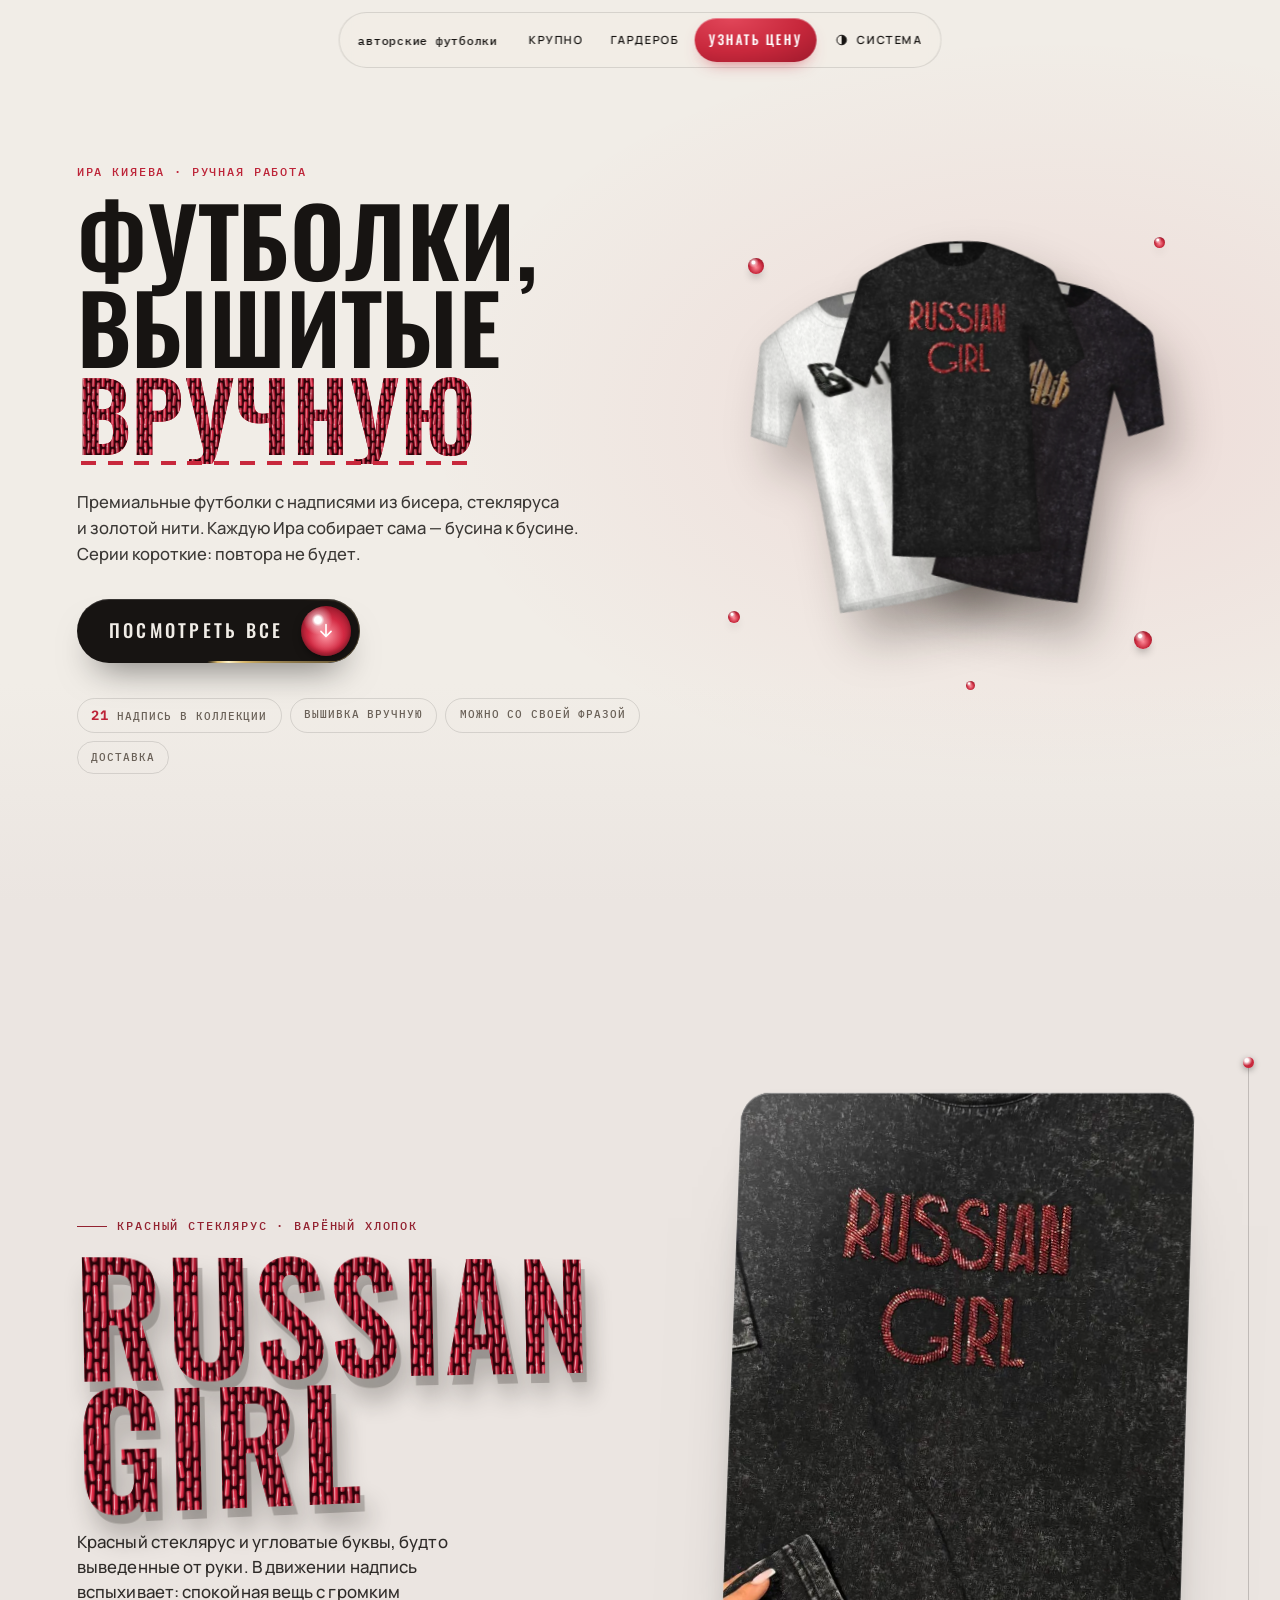
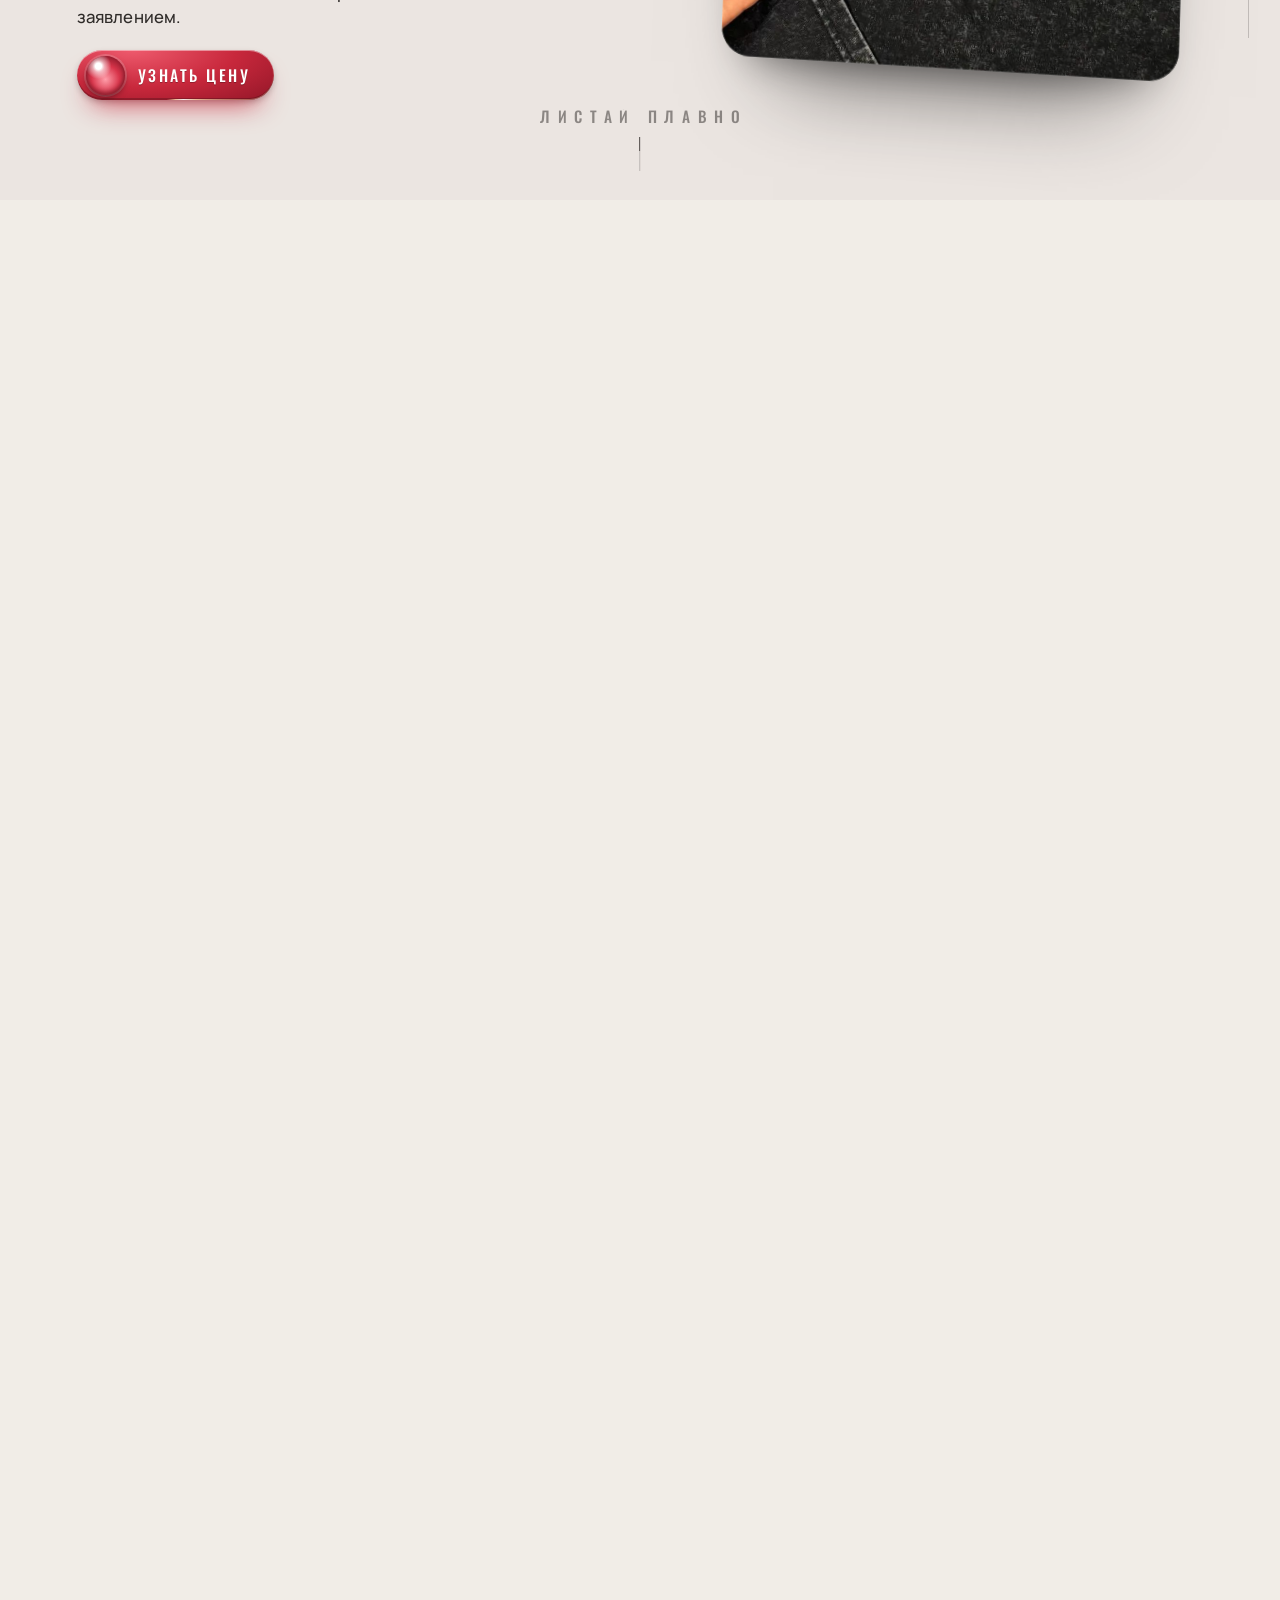
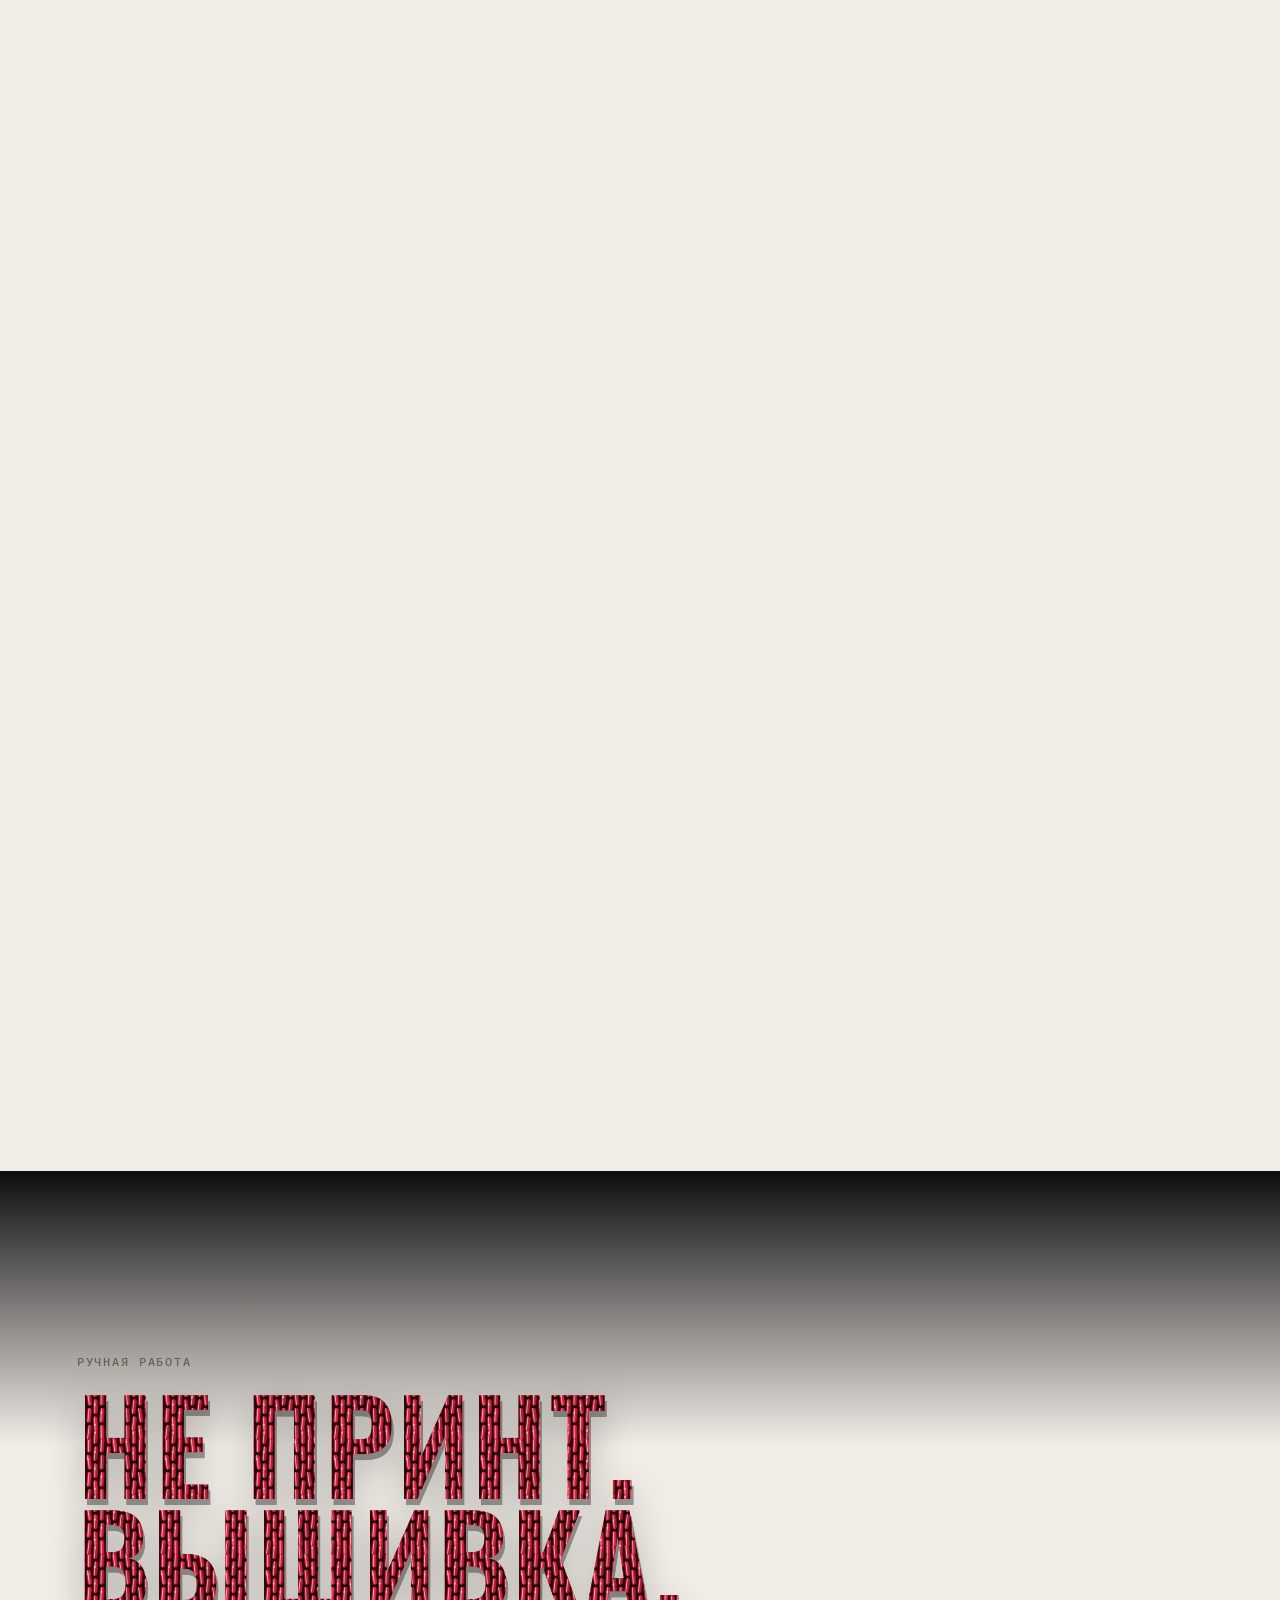
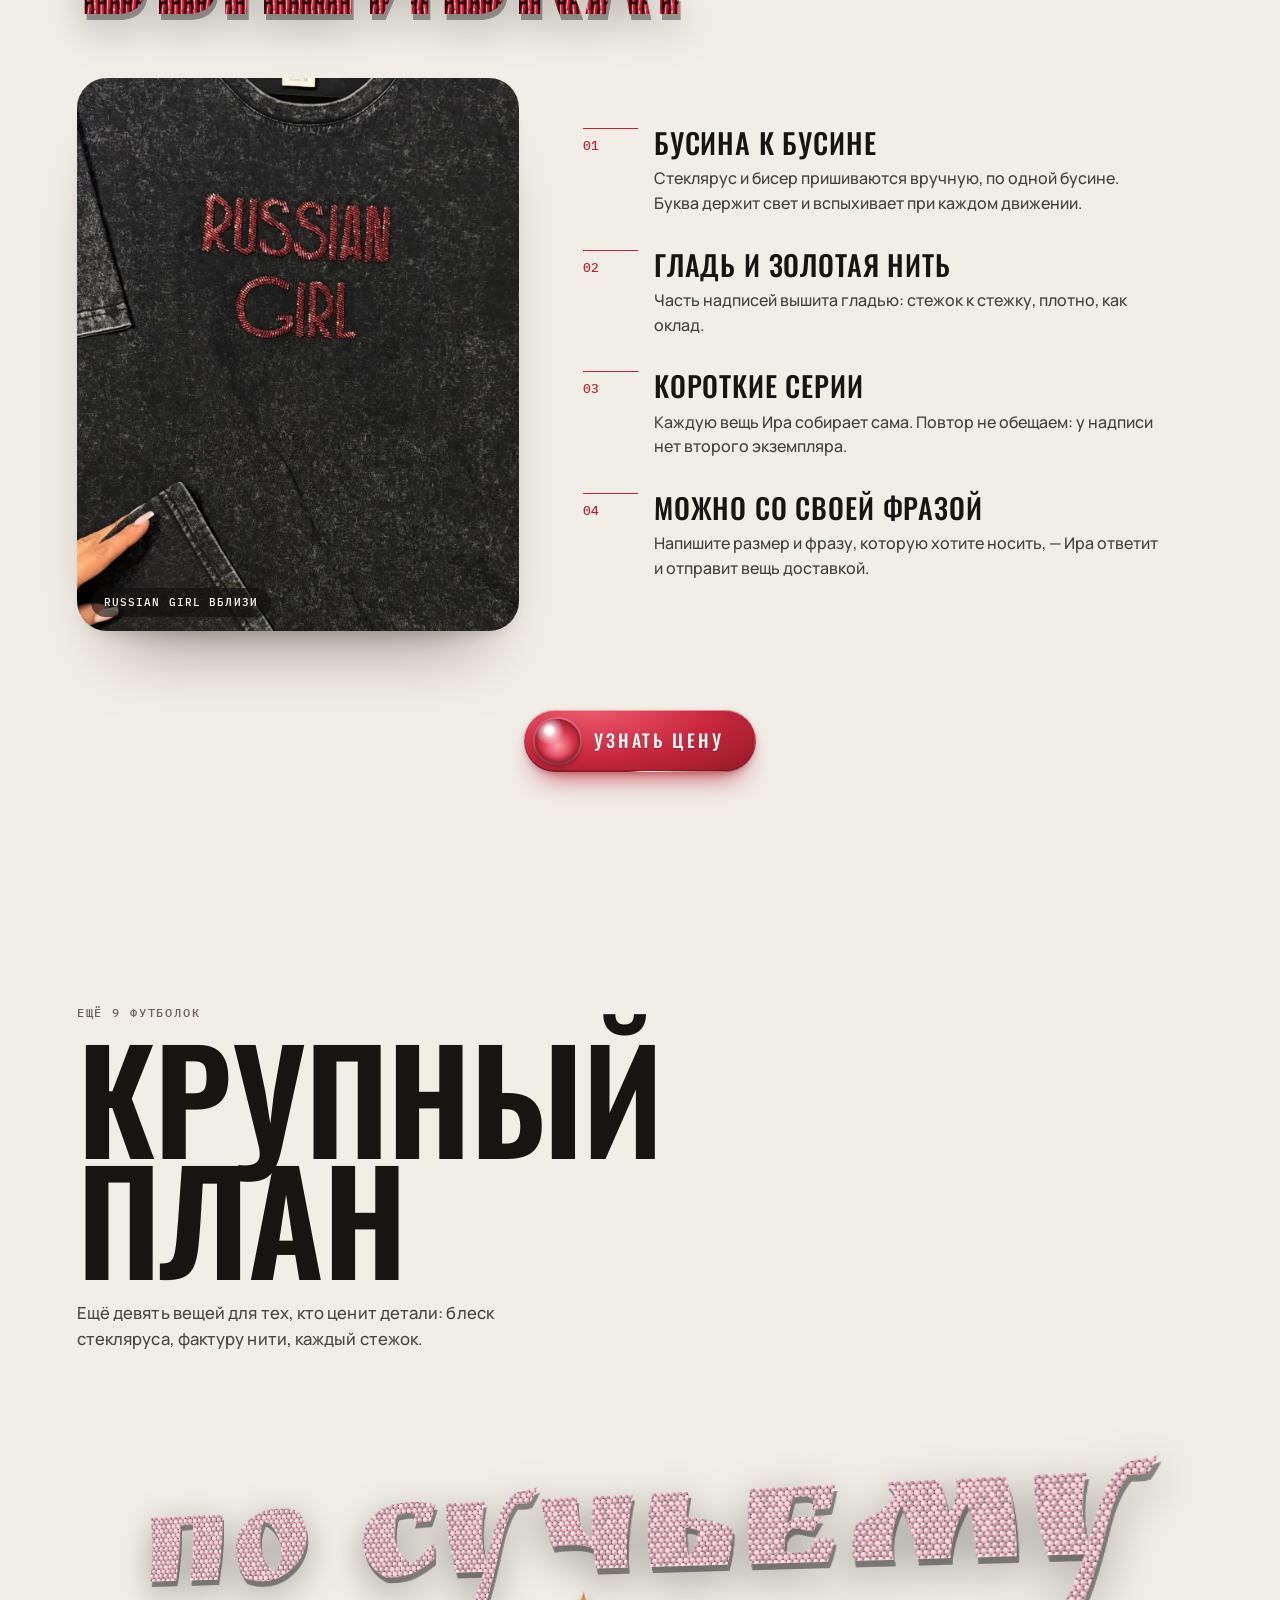
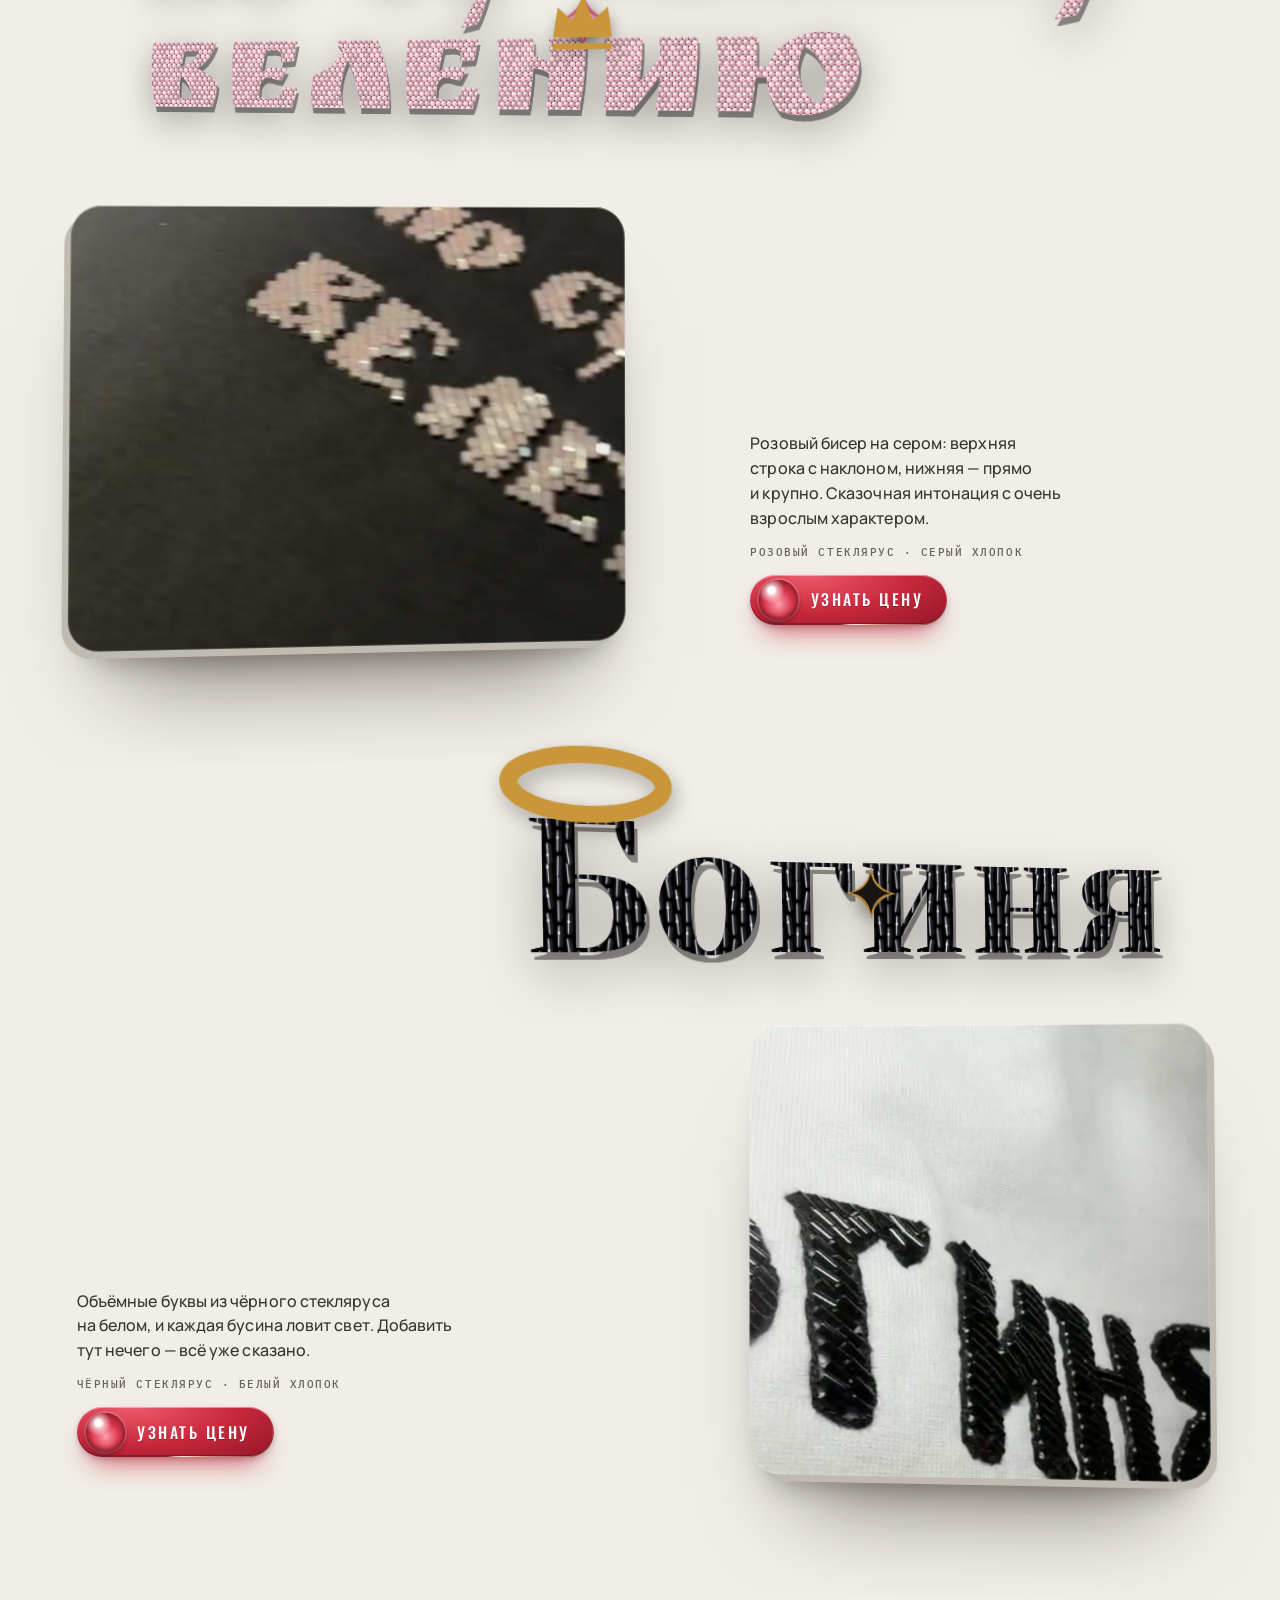
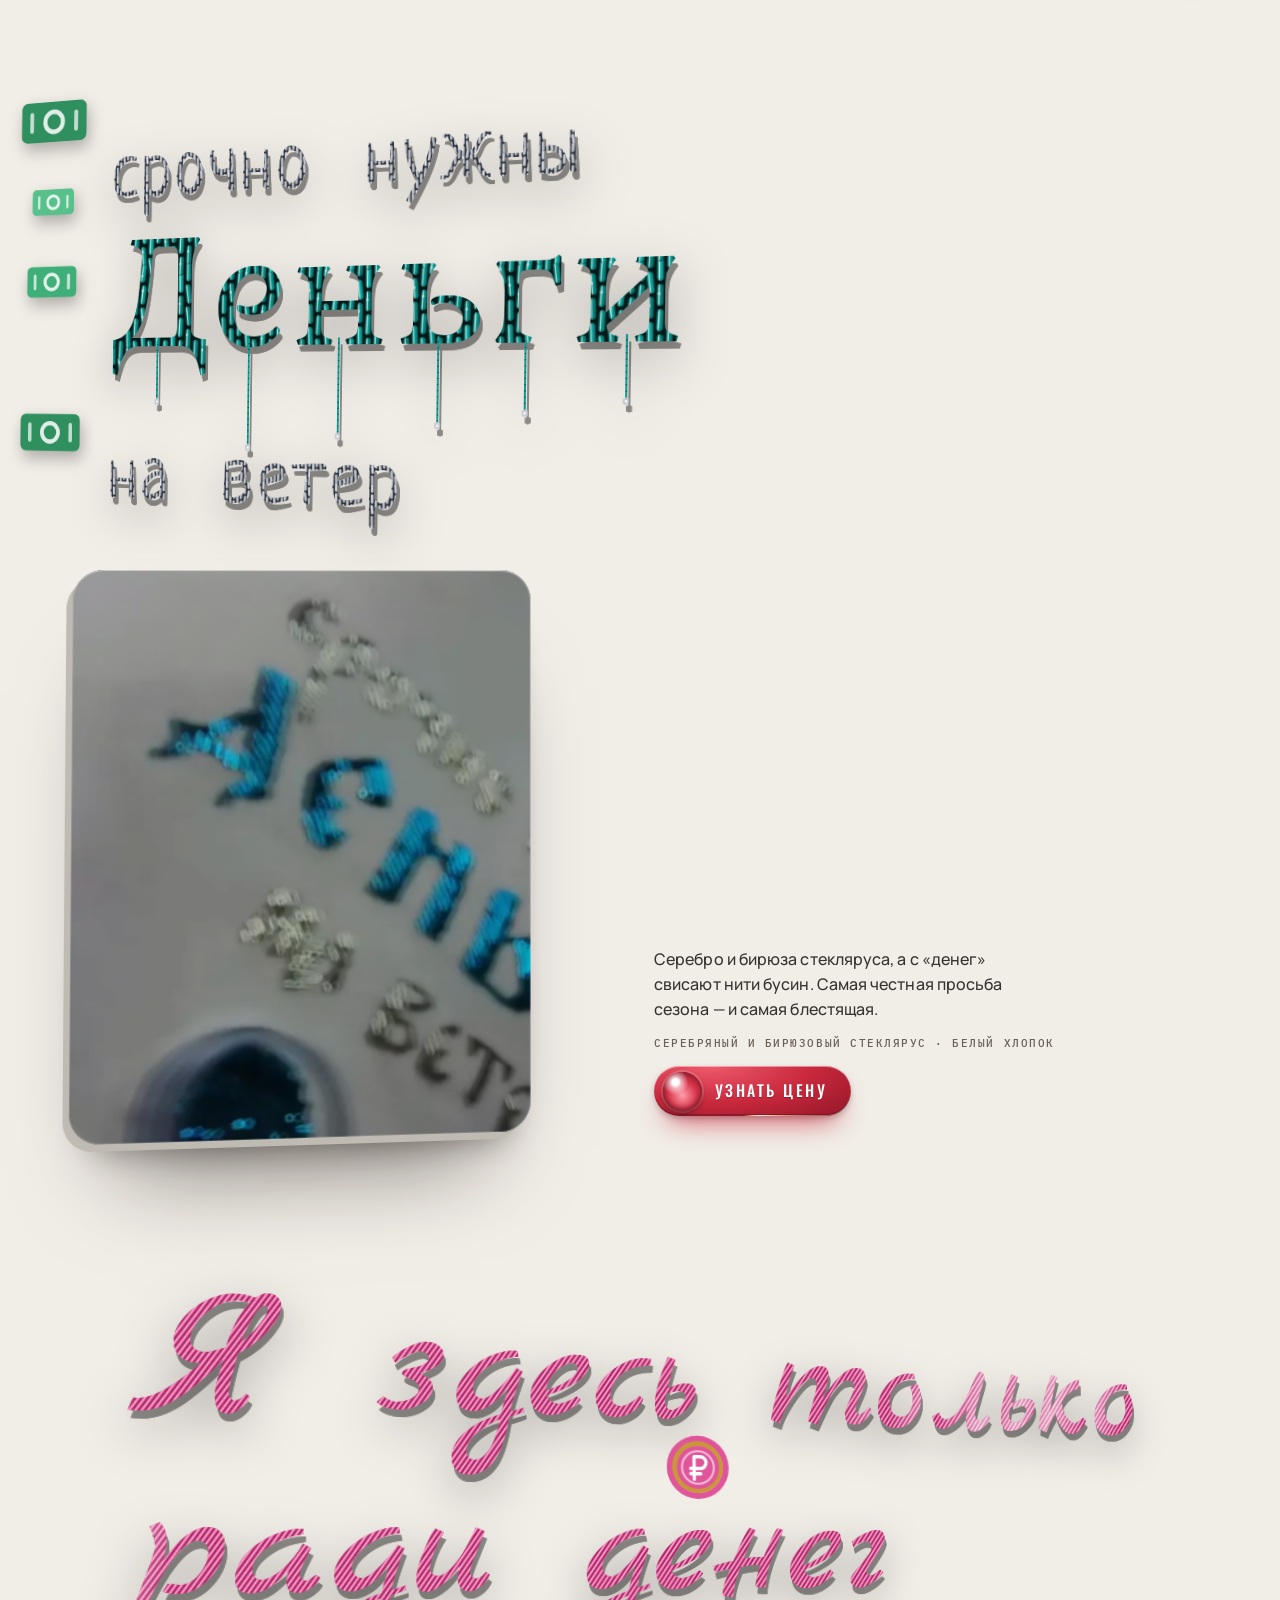
==== commit 971f3f94: "Сбой одного раздела не выключает анимации всего сайта; диагностика ?diag В мобильном Яндекс Браузере" ====
--- a/index.html
+++ b/index.html
@@ -4,7 +4,7 @@
 <meta charset="utf-8">
 <meta name="viewport" content="width=device-width, initial-scale=1, viewport-fit=cover">
 <!-- Политика безопасности: всё только со своего адреса. Хеш — от скрипта темы ниже; проверяется перед выкладкой (.github/check.mjs) -->
-<meta http-equiv="Content-Security-Policy" content="default-src 'none'; script-src 'self' 'sha256-hvsJOlk3RrBAcc1N1bdWkWTw+yZ1rD6K8uTB6OLfVX0='; style-src 'self' 'unsafe-inline'; img-src 'self' data:; media-src 'self'; font-src 'self'; connect-src 'self'; manifest-src 'self'; base-uri 'none'; form-action 'none'; object-src 'none';">
+<meta http-equiv="Content-Security-Policy" content="default-src 'none'; script-src 'self' 'sha256-vtiE6PUROeO9gM6SePVo1zD7Hgk2YqBZ2aZcsM96+Jg='; style-src 'self' 'unsafe-inline'; img-src 'self' data:; media-src 'self'; font-src 'self'; connect-src 'self'; manifest-src 'self'; base-uri 'none'; form-action 'none'; object-src 'none';">
 <meta name="referrer" content="strict-origin-when-cross-origin">
 <title>Авторские футболки — вышивка и бисер вручную</title>
 <meta name="description" content="Футболки, вышитые вручную: стеклярус, бисер, гладь. RUSSIAN GIRL, МОРЕ, Верховная ведьма, MONEYпуляторша и другие надписи. Короткие серии, ручная работа.">
@@ -26,13 +26,13 @@
 <link rel="manifest" href="manifest.webmanifest">
 <link rel="preload" as="font" type="font/woff2" crossorigin href="fonts/oswald-v-cyrillic-735e90.woff2">
 <link rel="preload" as="font" type="font/woff2" crossorigin href="fonts/manrope-cyrillic-d8fc94.woff2">
-<link rel="preload" as="script" href="site.js?v=20261021c">
-<link rel="stylesheet" href="styles.css?v=20261021c">
+<link rel="preload" as="script" href="site.js?v=20261021d">
+<link rel="stylesheet" href="styles.css?v=20261021d">
 <script type="application/ld+json">{"@context": "https://schema.org", "@type": "Organization", "name": "Авторские футболки Иры Кияевой", "url": "https://jocehabuwa643-svg.github.io/avtorskie-futbolki/", "description": "Футболки с вышивкой и бисером ручной работы, короткие серии", "image": "https://jocehabuwa643-svg.github.io/avtorskie-futbolki/film/og.jpg", "founder": {"@type": "Person", "name": "Ира Кияева"}, "sameAs": ["https://www.instagram.com/kiyaeva_irina/", "https://vk.ru/i.kiaeva"]}</script>
 <script>
 (function(){var d=document.documentElement;try{var t=localStorage.getItem("kiyaeva-theme");d.setAttribute("data-theme",t==="light"||t==="dark"?t:"system");}catch(e){}
 d.classList.add("js");if(window.matchMedia&&matchMedia("(prefers-reduced-motion: reduce)").matches){d.classList.add("rm-sys");var m=null;try{m=localStorage.getItem("kiyaeva-motion");}catch(e){}if(m!=="on")d.classList.add("rm");}
-document.addEventListener("DOMContentLoaded",function(){if(!window.kiyaevaReady)d.classList.remove("js");});})();
+document.addEventListener("DOMContentLoaded",function(){if(!window.kiyaevaReady)d.classList.remove("js");});if(/[?&]diag/.test(location.search)){var L=window.kiyaevaLog=[],t0=Date.now(),g=function(m){L.push(((Date.now()-t0)/1e3).toFixed(1)+"с "+m);};addEventListener("error",function(e){var t=e.target||{};g("ошибка: "+(e.message||"файл не загрузился")+" "+String(e.filename||t.src||t.href||"").split("/").pop()+(e.lineno?":"+e.lineno:""));},true);addEventListener("unhandledrejection",function(e){g("промис: "+(e.reason&&(e.reason.message||e.reason)));});document.addEventListener("securitypolicyviolation",function(e){g("CSP: "+e.violatedDirective+" "+e.blockedURI);});document.addEventListener("DOMContentLoaded",function(){g("DOM готов; скрипт "+(window.kiyaevaReady?"выполнен":"НЕ выполнен")+"; классы: "+d.className);});addEventListener("load",function(){g("загружено; классы: "+d.className);setTimeout(function(){var s=document.createElement("script");s.src="diag.js";document.body.appendChild(s);},3000);});}})();
 </script>
 </head>
 <body>
@@ -396,6 +396,6 @@
   </a>
 </p>
 
-<script src="site.js?v=20261021c"></script>
+<script src="site.js?v=20261021d"></script>
 </body>
 </html>
